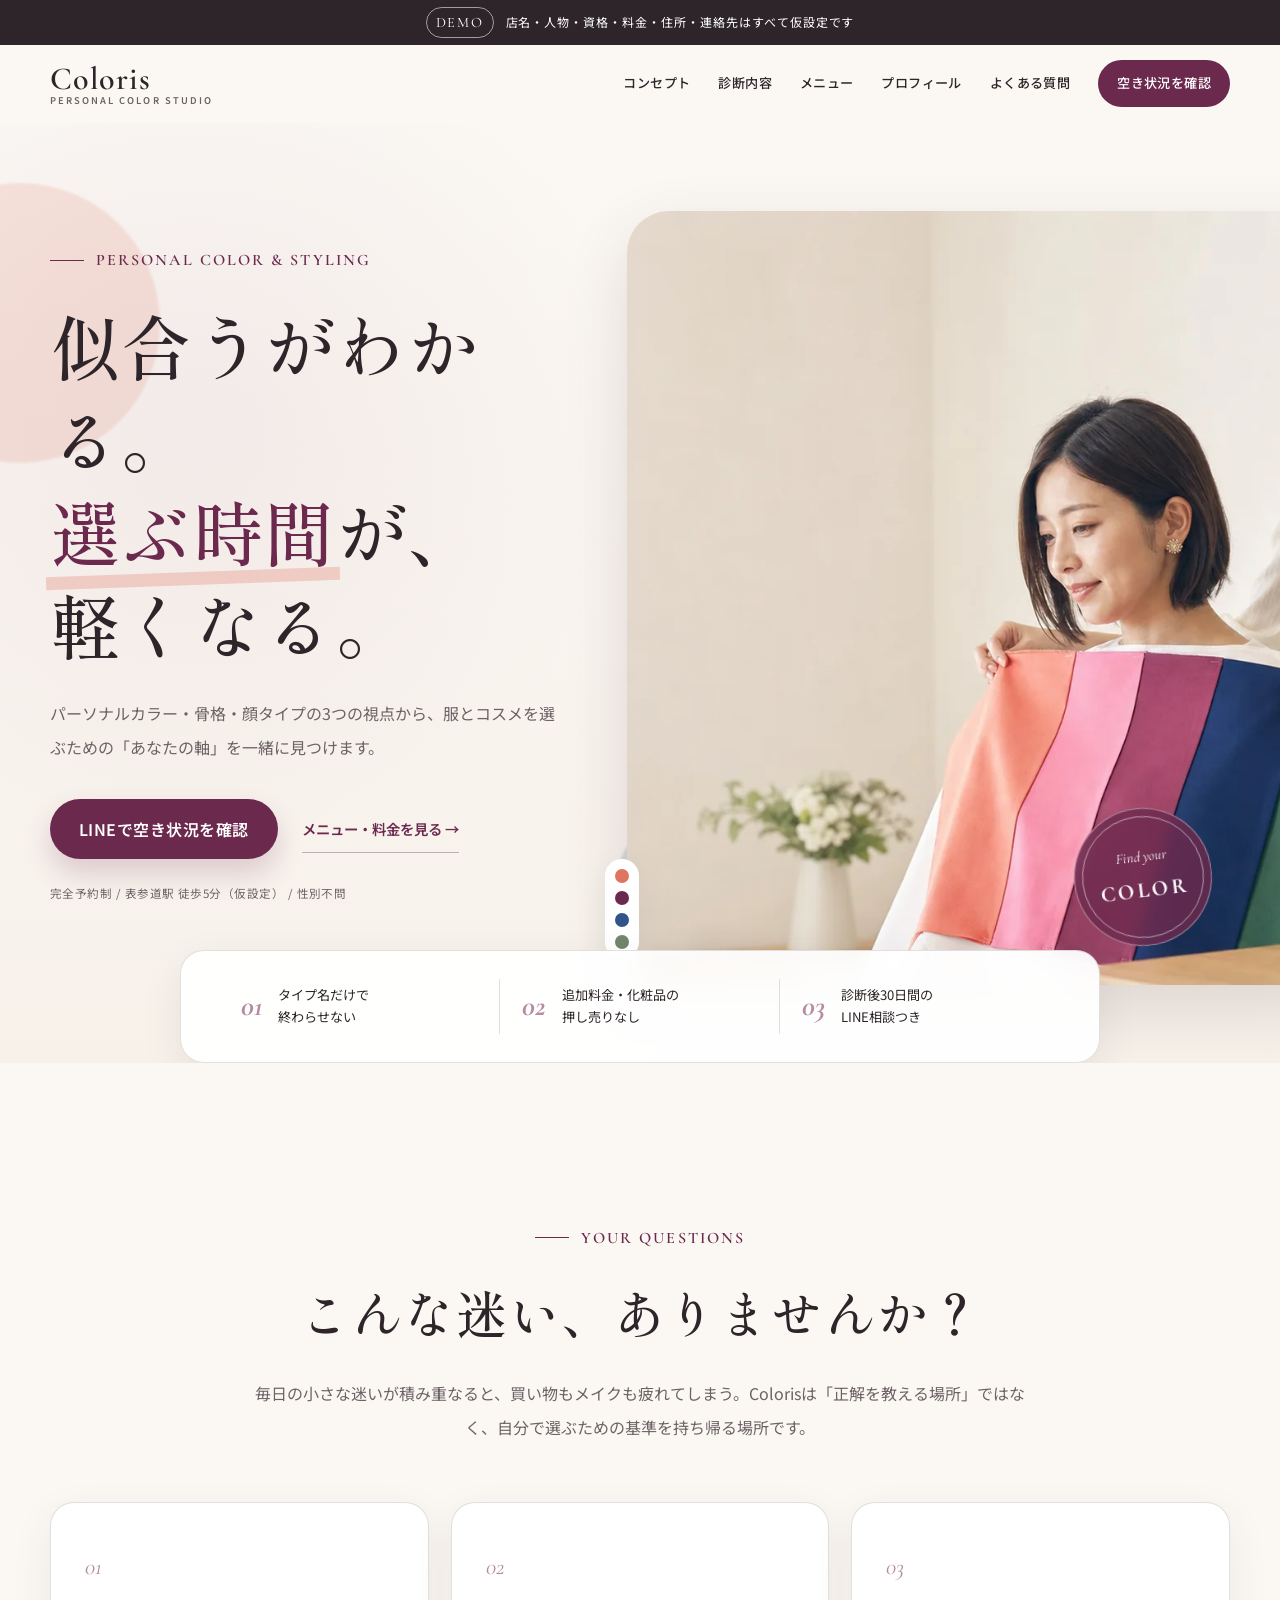
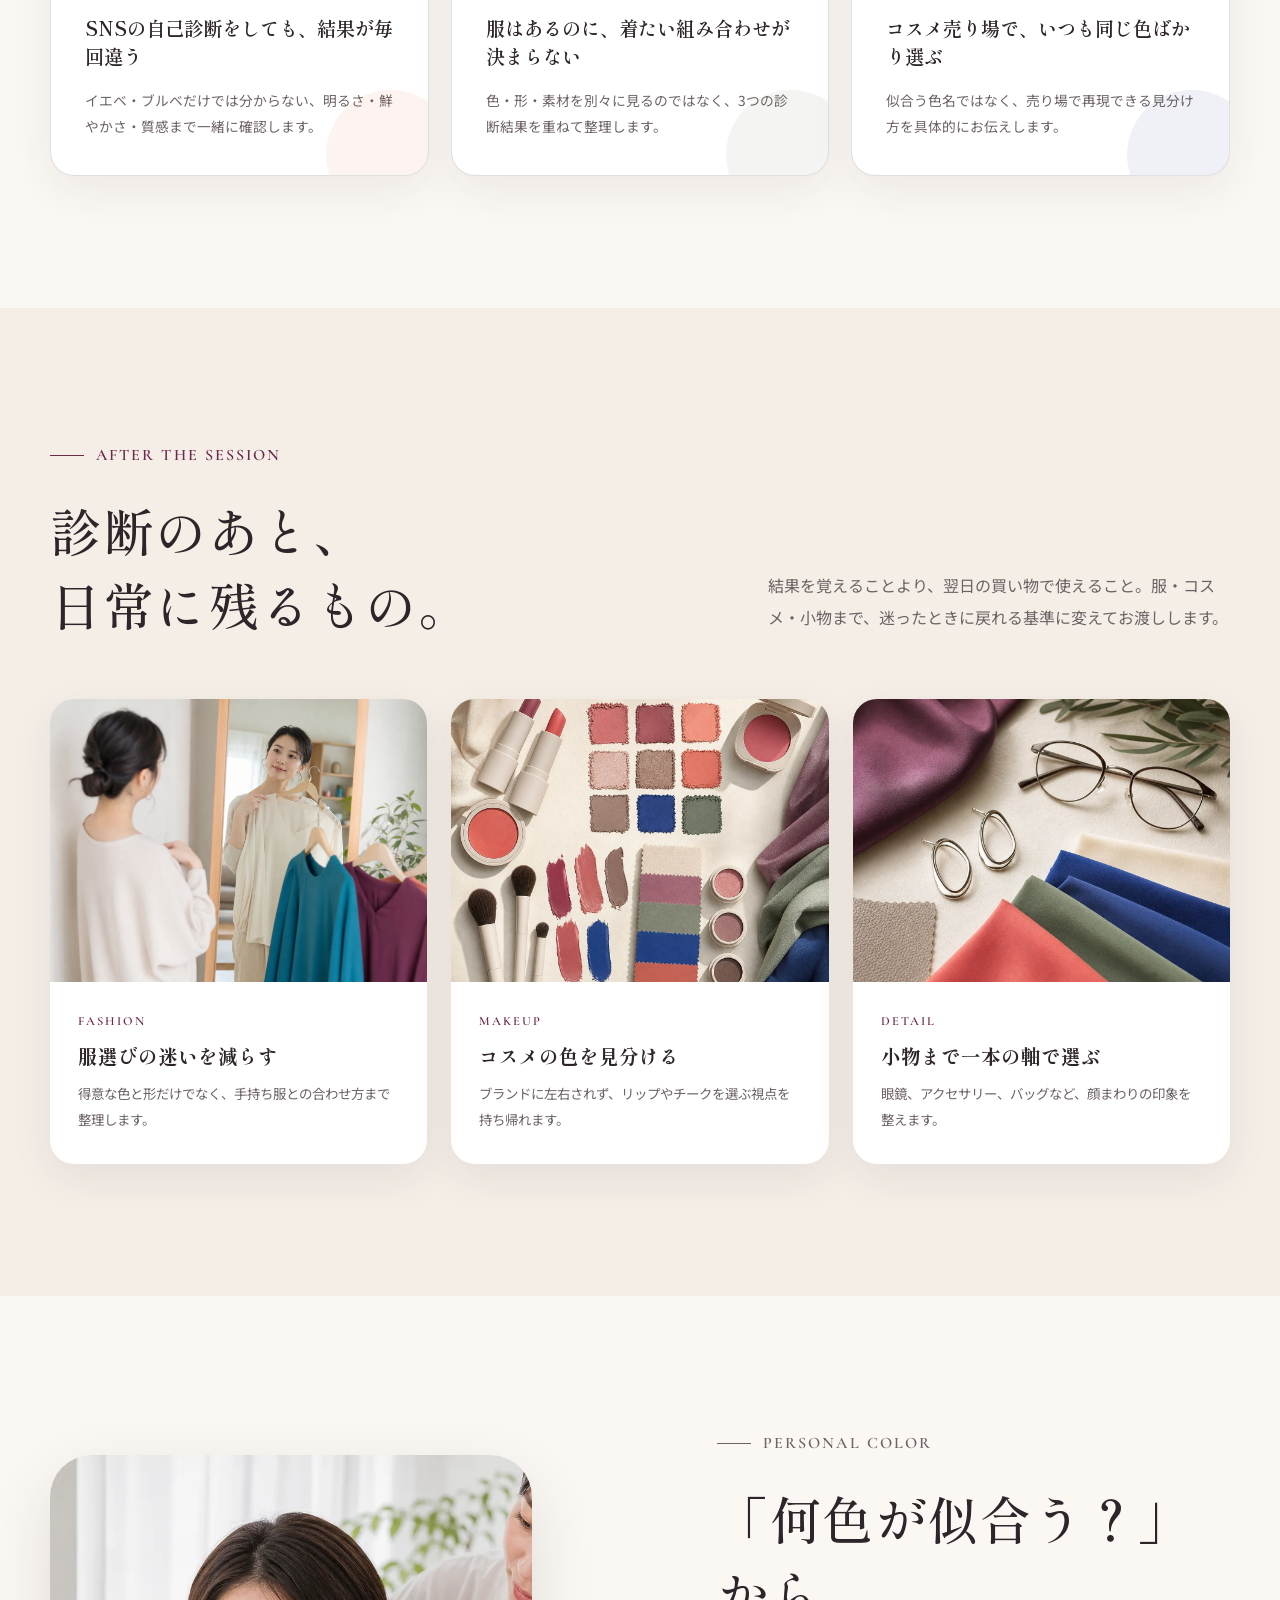
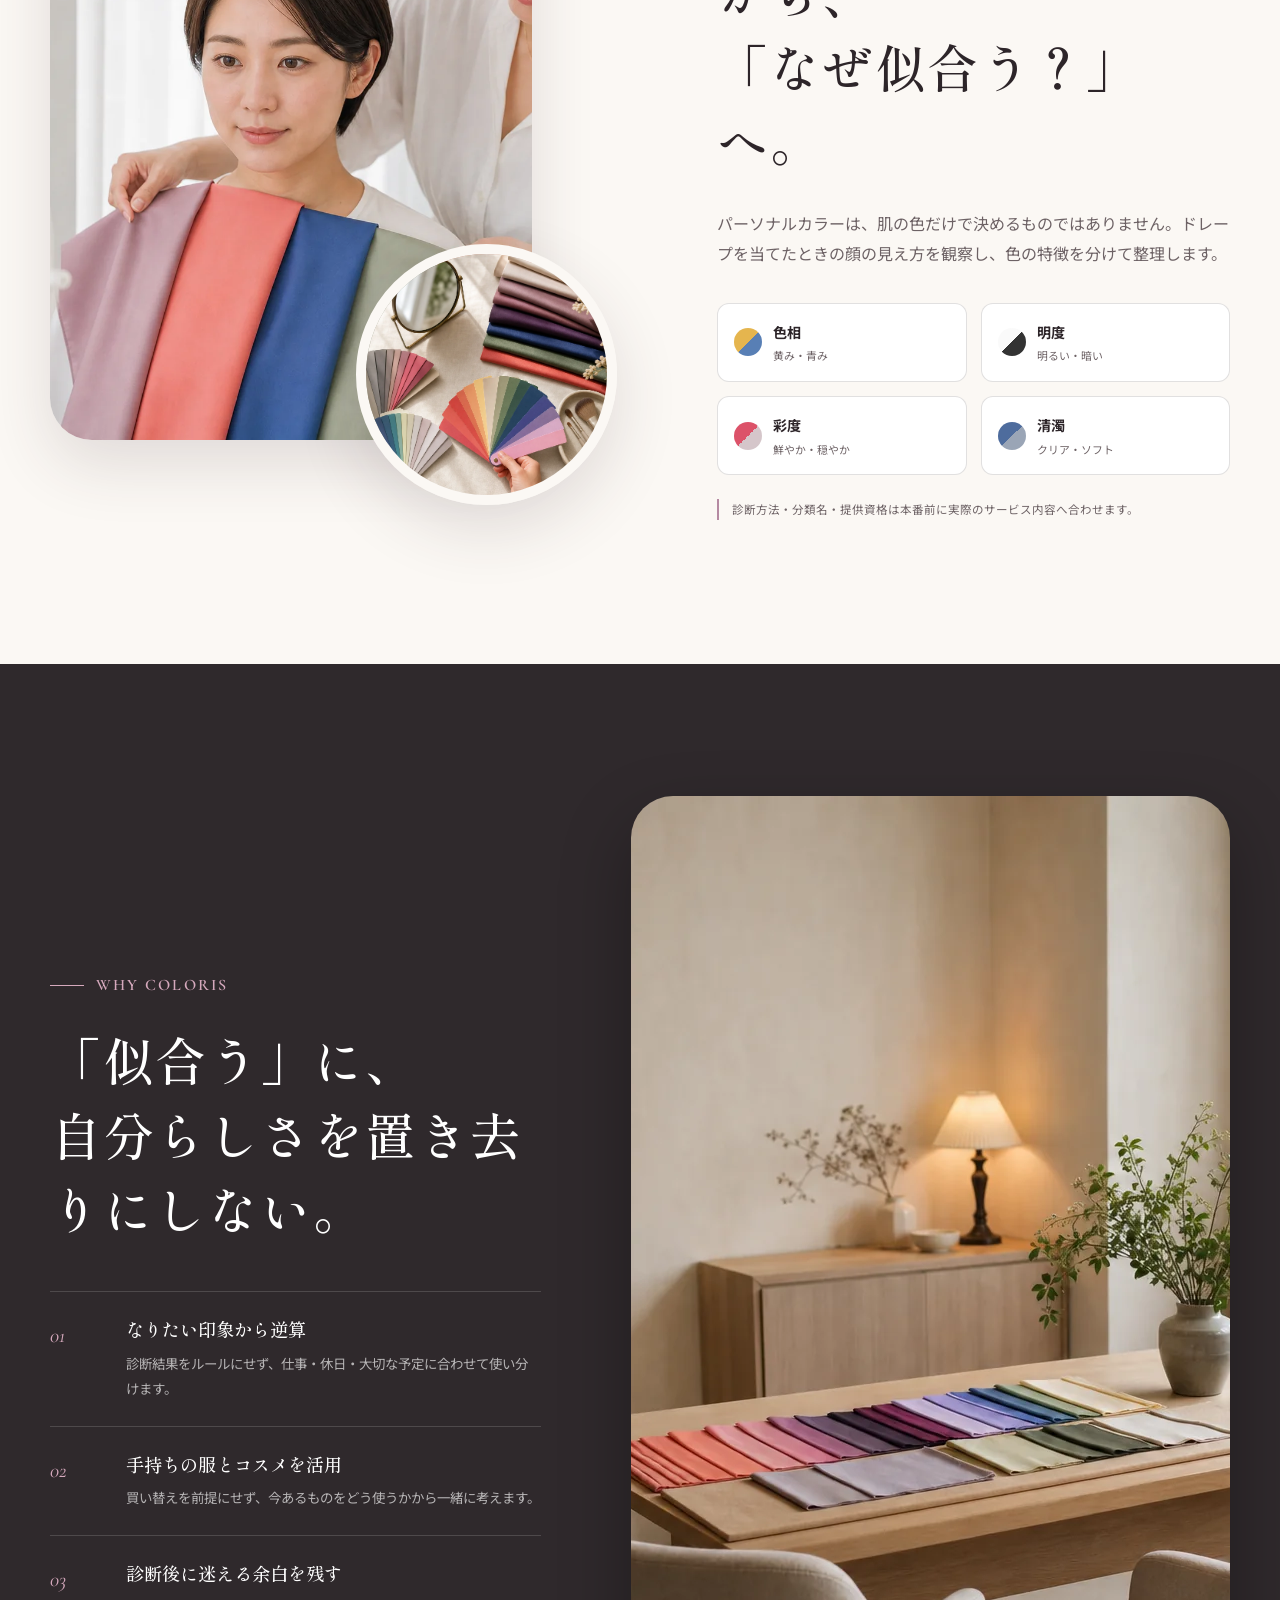
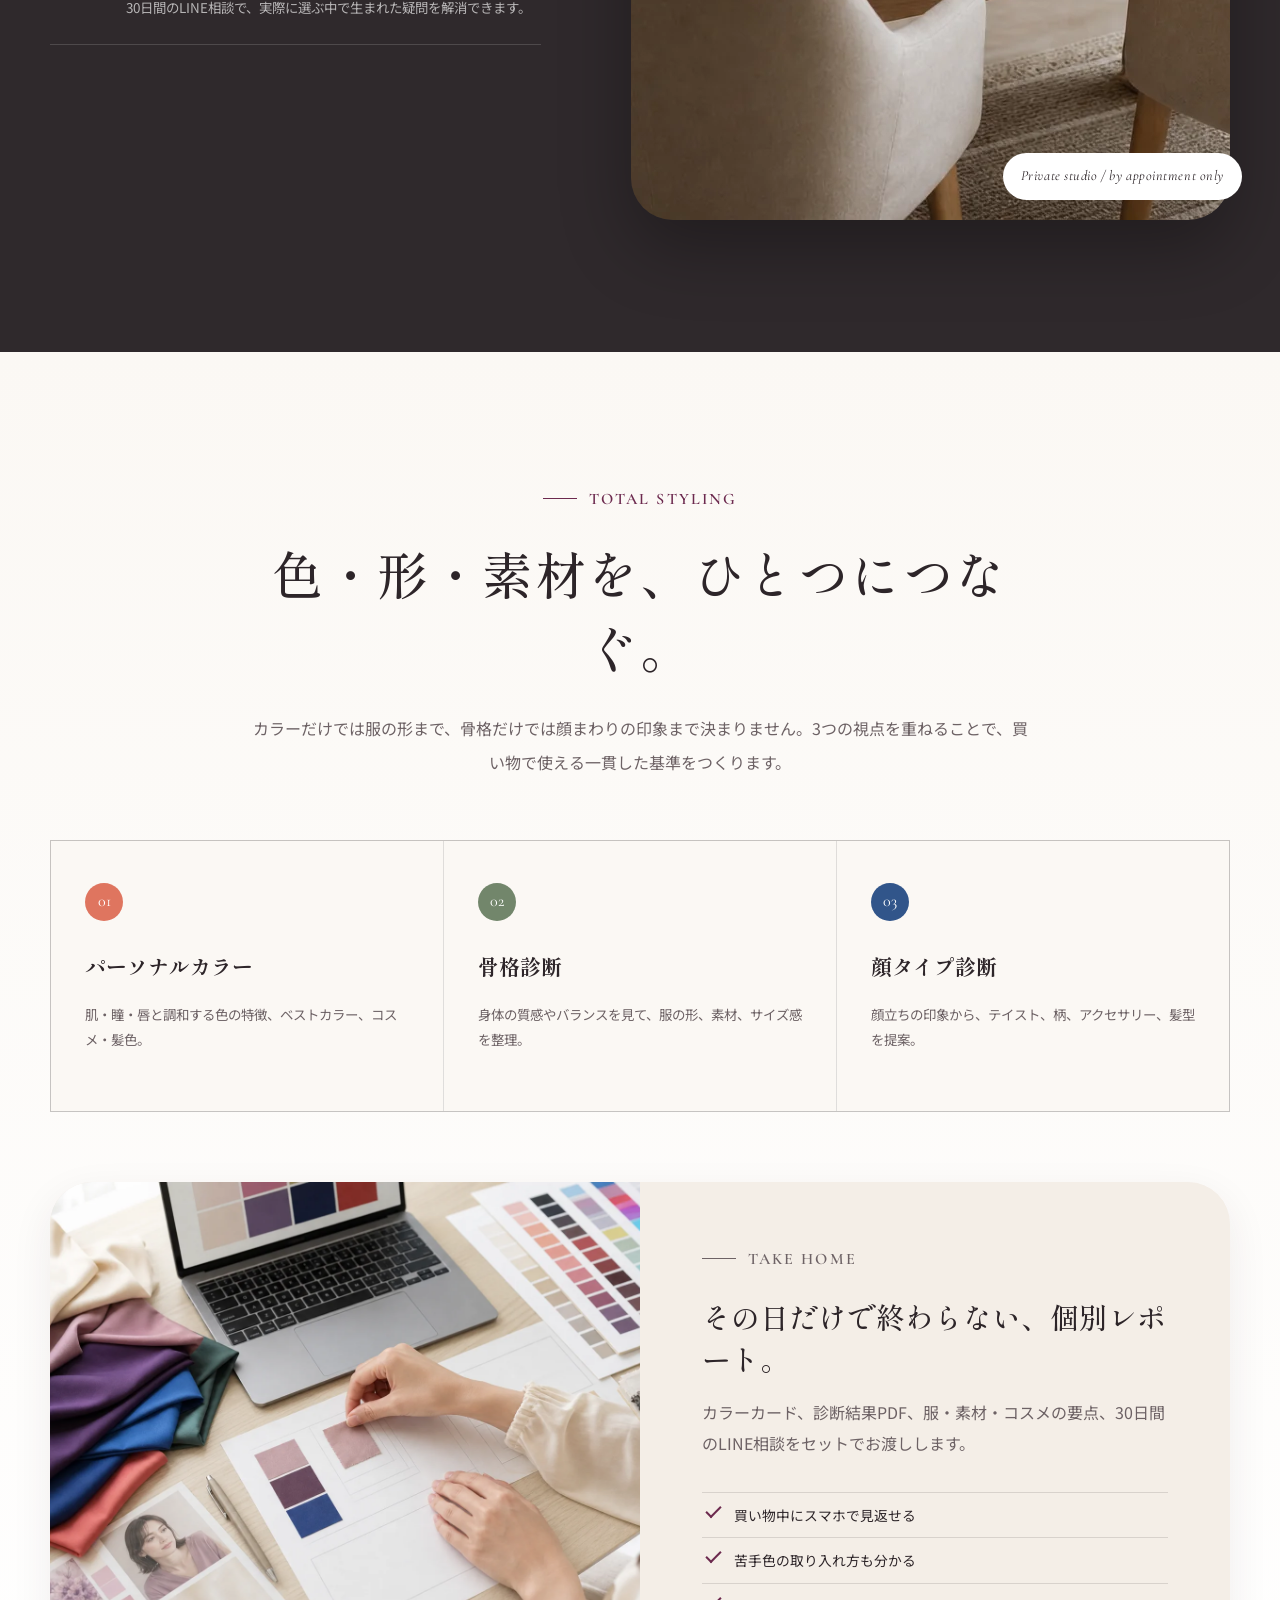
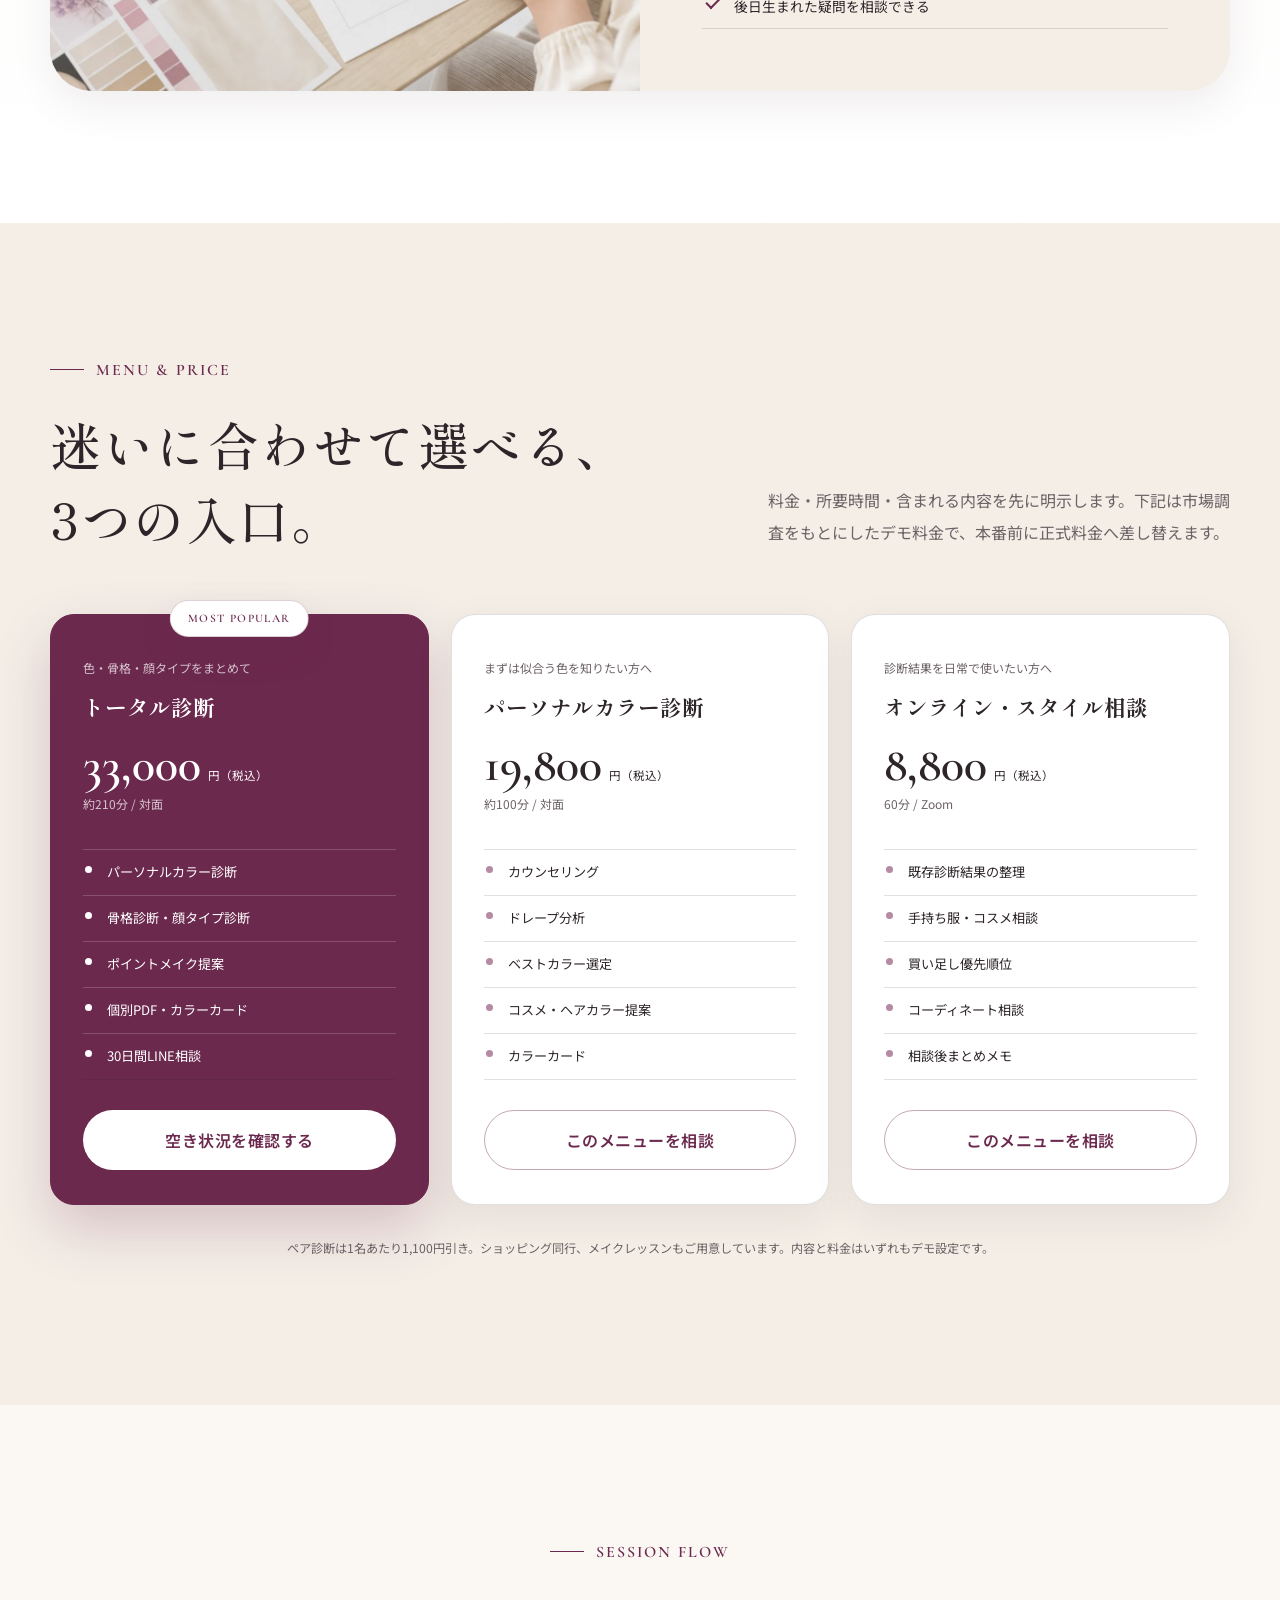
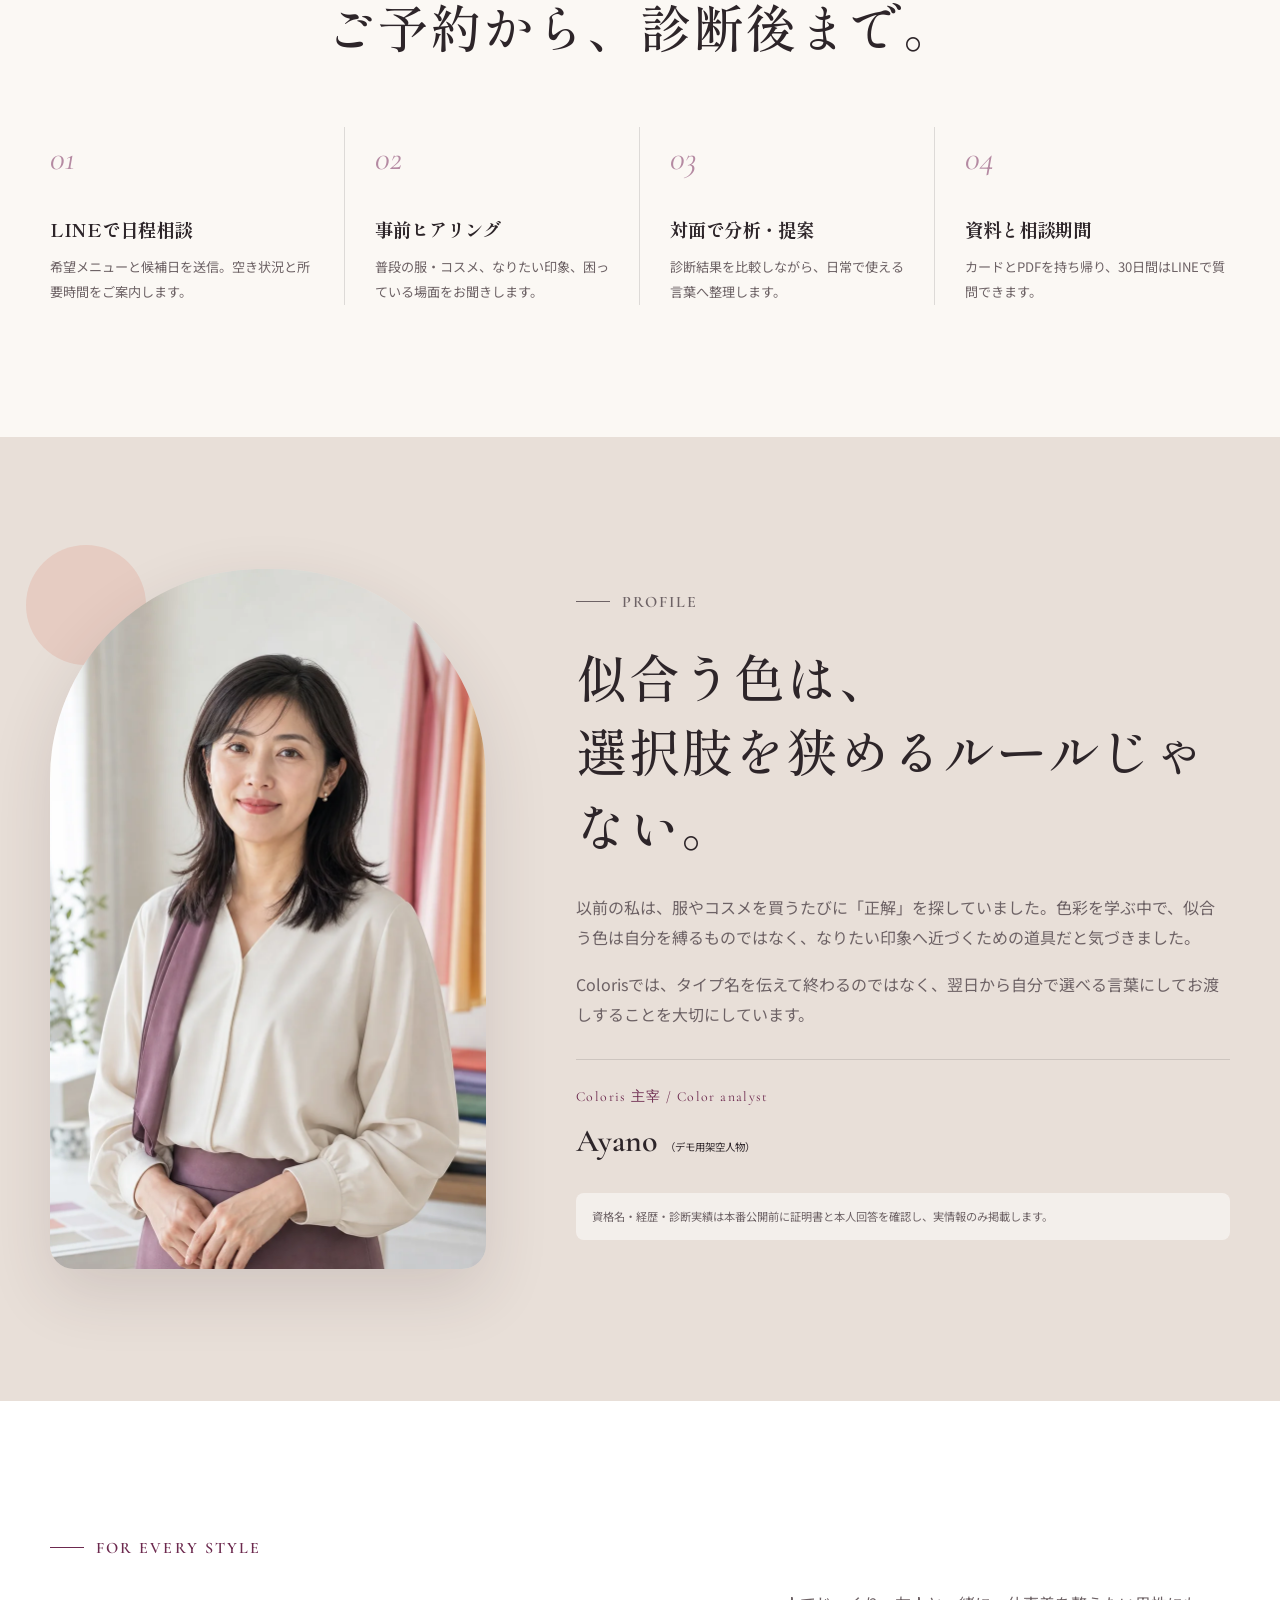
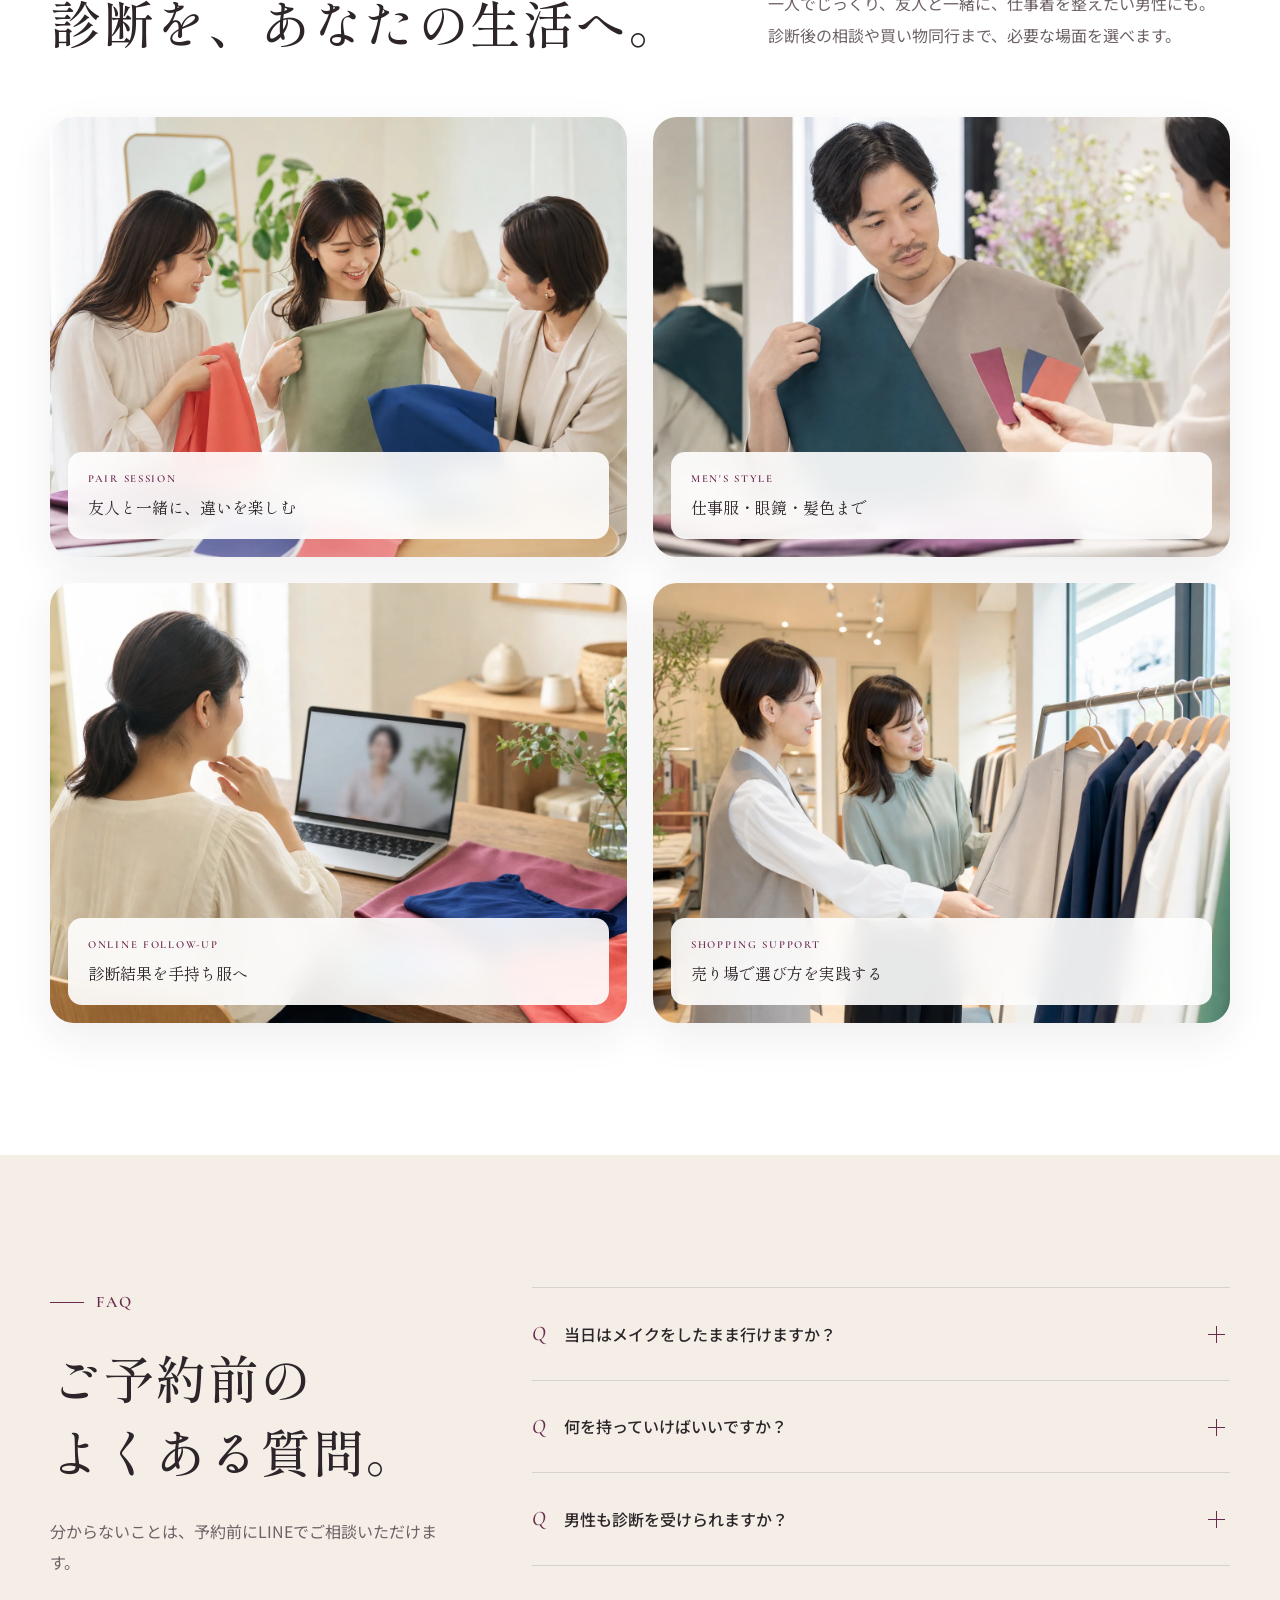
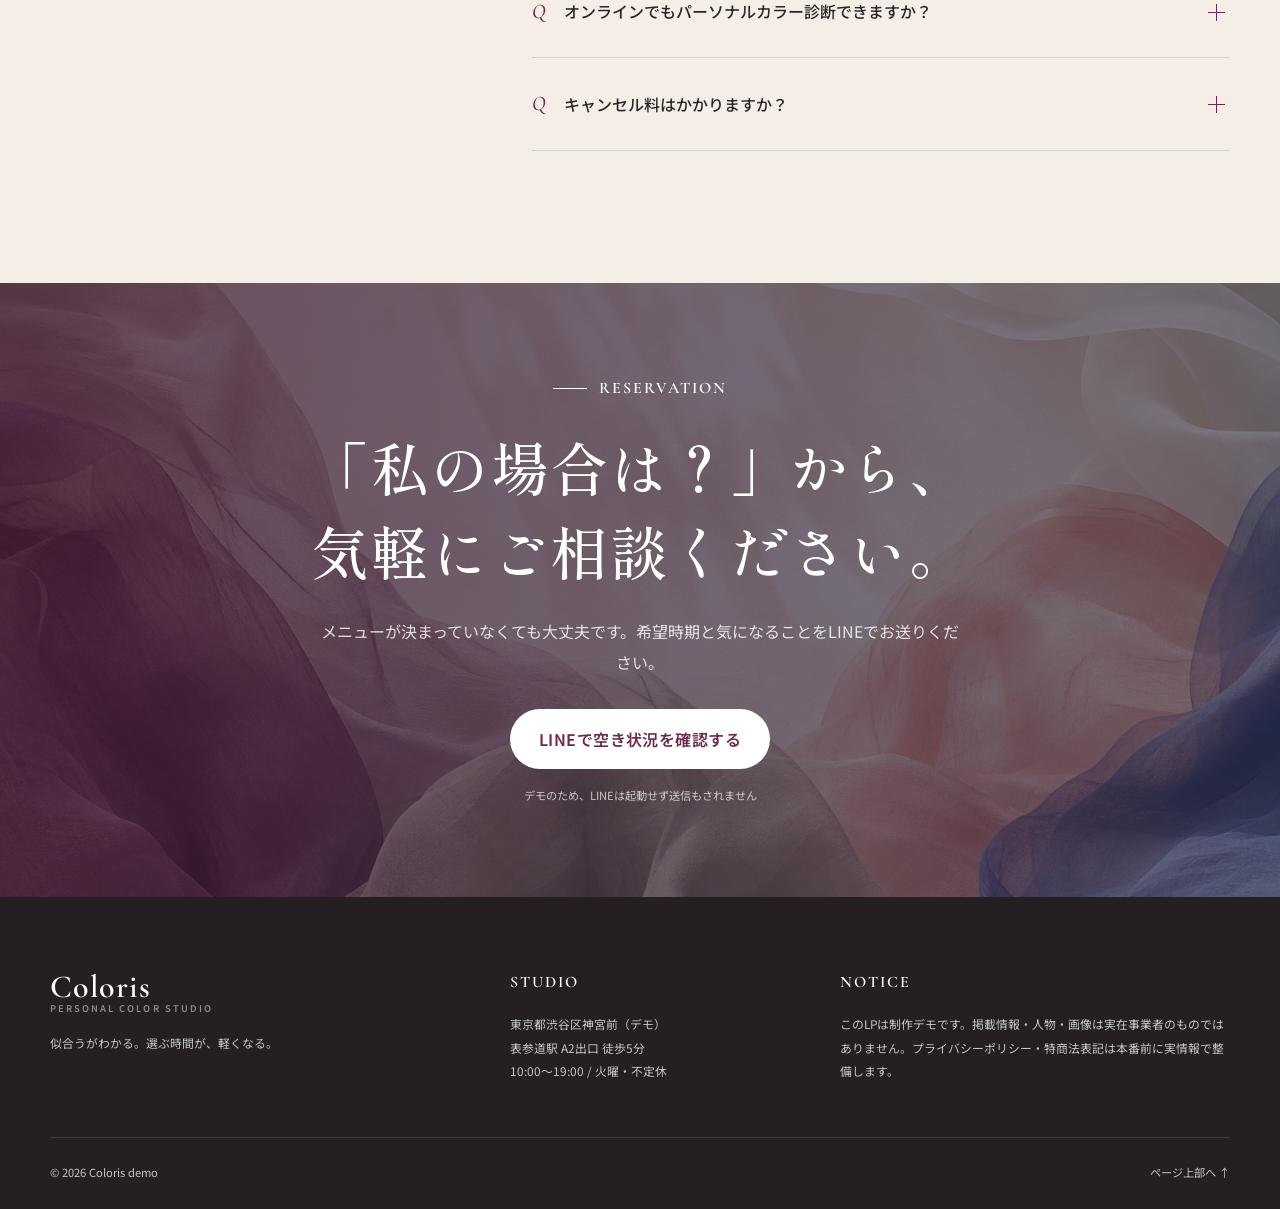
==== lp/index.html @ e3fb1711 "add Coloris LP demo" ====
<!doctype html>
<html lang="ja">
<head>
  <meta charset="utf-8">
  <meta name="viewport" content="width=device-width, initial-scale=1">
  <title>Coloris | 似合うがわかる、選ぶ時間が軽くなる</title>
  <meta name="description" content="表参道のパーソナルカラー・骨格・顔タイプ診断サロン Coloris。診断結果だけでなく、自分で選べる基準を持ち帰るためのデモLPです。">
  <meta name="theme-color" content="#f7f2ec">
  <link rel="icon" href="assets/favicon.svg" type="image/svg+xml">
  <link rel="preconnect" href="https://fonts.googleapis.com">
  <link rel="preconnect" href="https://fonts.gstatic.com" crossorigin>
  <link href="https://fonts.googleapis.com/css2?family=Cormorant+Garamond:ital,wght@0,500;0,600;1,500&family=Noto+Sans+JP:wght@300;400;500;600;700&family=Shippori+Mincho:wght@500;600&display=swap" rel="stylesheet">
  <link rel="stylesheet" href="assets/style.css">
  <script src="assets/app.js" defer></script>
</head>
<body>
  <a class="skip-link" href="#main">本文へ移動</a>

  <div class="demo-bar">
    <span>DEMO</span>
    店名・人物・資格・料金・住所・連絡先はすべて仮設定です
  </div>

  <header class="site-header" data-header>
    <div class="container nav-shell">
      <a class="brand" href="#top" aria-label="Coloris ホームへ">
        <span class="brand-name">Coloris</span>
        <span class="brand-sub">Personal Color Studio</span>
      </a>
      <button class="menu-button" type="button" aria-expanded="false" aria-controls="global-nav" data-menu-button>
        <span class="sr-only">メニューを開く</span>
        <span></span><span></span><span></span>
      </button>
      <nav id="global-nav" class="global-nav" aria-label="メインナビゲーション" data-nav>
        <a href="#concept">コンセプト</a>
        <a href="#diagnosis">診断内容</a>
        <a href="#menu">メニュー</a>
        <a href="#profile">プロフィール</a>
        <a href="#faq">よくある質問</a>
        <a class="nav-cta" href="#reservation">空き状況を確認</a>
      </nav>
    </div>
  </header>

  <main id="main">
    <section class="hero" id="top">
      <div class="hero-color hero-color-a" aria-hidden="true"></div>
      <div class="hero-color hero-color-b" aria-hidden="true"></div>
      <div class="container hero-grid">
        <div class="hero-copy reveal">
          <p class="eyebrow"><span></span> Personal color &amp; styling</p>
          <h1>似合うがわかる。<br><em>選ぶ時間</em>が、<br>軽くなる。</h1>
          <p class="hero-lead">パーソナルカラー・骨格・顔タイプの3つの視点から、服とコスメを選ぶための「あなたの軸」を一緒に見つけます。</p>
          <div class="hero-actions">
            <a class="button button-primary" href="#reservation">LINEで空き状況を確認</a>
            <a class="text-link" href="#menu">メニュー・料金を見る <span aria-hidden="true">→</span></a>
          </div>
          <p class="hero-note">完全予約制 / 表参道駅 徒歩5分（仮設定） / 性別不問</p>
        </div>
        <div class="hero-visual reveal delay-1">
          <div class="hero-frame">
            <img src="assets/images/hero-color-consultation.webp" width="1672" height="941" alt="カラードレープを肩元に当てて色の見え方を確認する様子">
          </div>
          <div class="hero-stamp" aria-hidden="true">
            <span>Find your</span>
            <strong>COLOR</strong>
          </div>
          <div class="palette-dots" aria-hidden="true"><i></i><i></i><i></i><i></i></div>
        </div>
      </div>
      <div class="container reassurance" aria-label="サービスの特徴">
        <div><strong>01</strong><span>タイプ名だけで<br>終わらせない</span></div>
        <div><strong>02</strong><span>追加料金・化粧品の<br>押し売りなし</span></div>
        <div><strong>03</strong><span>診断後30日間の<br>LINE相談つき</span></div>
      </div>
    </section>

    <section class="section worries" id="concept">
      <div class="container narrow center reveal">
        <p class="eyebrow centered"><span></span> Your questions</p>
        <h2>こんな迷い、ありませんか？</h2>
        <p class="section-lead">毎日の小さな迷いが積み重なると、買い物もメイクも疲れてしまう。Colorisは「正解を教える場所」ではなく、自分で選ぶための基準を持ち帰る場所です。</p>
      </div>
      <div class="container worry-grid">
        <article class="worry-card reveal">
          <span class="worry-number">01</span>
          <h3>SNSの自己診断をしても、結果が毎回違う</h3>
          <p>イエベ・ブルベだけでは分からない、明るさ・鮮やかさ・質感まで一緒に確認します。</p>
        </article>
        <article class="worry-card reveal delay-1">
          <span class="worry-number">02</span>
          <h3>服はあるのに、着たい組み合わせが決まらない</h3>
          <p>色・形・素材を別々に見るのではなく、3つの診断結果を重ねて整理します。</p>
        </article>
        <article class="worry-card reveal delay-2">
          <span class="worry-number">03</span>
          <h3>コスメ売り場で、いつも同じ色ばかり選ぶ</h3>
          <p>似合う色名ではなく、売り場で再現できる見分け方を具体的にお伝えします。</p>
        </article>
      </div>
    </section>

    <section class="section benefit-section">
      <div class="container section-heading reveal">
        <div>
          <p class="eyebrow"><span></span> After the session</p>
          <h2>診断のあと、<br>日常に残るもの。</h2>
        </div>
        <p>結果を覚えることより、翌日の買い物で使えること。服・コスメ・小物まで、迷ったときに戻れる基準に変えてお渡しします。</p>
      </div>
      <div class="container benefit-grid">
        <article class="benefit-card reveal">
          <div class="image-wrap ratio-4-3"><img src="assets/images/wardrobe-choice-lifestyle.webp" width="1440" height="1080" loading="lazy" alt="鏡の前で色の異なる服を見比べる女性"></div>
          <div class="benefit-body"><span>FASHION</span><h3>服選びの迷いを減らす</h3><p>得意な色と形だけでなく、手持ち服との合わせ方まで整理します。</p></div>
        </article>
        <article class="benefit-card reveal delay-1">
          <div class="image-wrap ratio-4-3"><img src="assets/images/cosmetics-color-flatlay.webp" width="1254" height="1254" loading="lazy" alt="色見本と無地パッケージのコスメを並べた様子"></div>
          <div class="benefit-body"><span>MAKEUP</span><h3>コスメの色を見分ける</h3><p>ブランドに左右されず、リップやチークを選ぶ視点を持ち帰れます。</p></div>
        </article>
        <article class="benefit-card reveal delay-2">
          <div class="image-wrap ratio-4-3"><img src="assets/images/accessories-palette.webp" width="1254" height="1254" loading="lazy" alt="眼鏡やアクセサリーと複数色の布を組み合わせた様子"></div>
          <div class="benefit-body"><span>DETAIL</span><h3>小物まで一本の軸で選ぶ</h3><p>眼鏡、アクセサリー、バッグなど、顔まわりの印象を整えます。</p></div>
        </article>
      </div>
    </section>

    <section class="section diagnosis-section" id="diagnosis">
      <div class="container split-layout">
        <div class="photo-stack reveal">
          <div class="main-photo"><img src="assets/images/drape-analysis-closeup.webp" width="1440" height="960" loading="lazy" alt="鏡の前で複数色のドレープを比較する診断風景"></div>
          <div class="sub-photo"><img src="assets/images/color-tools-flatlay.webp" width="1254" height="1254" loading="lazy" alt="カラースウォッチと診断道具を並べた様子"></div>
        </div>
        <div class="split-copy reveal delay-1">
          <p class="eyebrow"><span></span> Personal color</p>
          <h2>「何色が似合う？」から、<br>「なぜ似合う？」へ。</h2>
          <p>パーソナルカラーは、肌の色だけで決めるものではありません。ドレープを当てたときの顔の見え方を観察し、色の特徴を分けて整理します。</p>
          <div class="color-attributes" aria-label="確認する色の4属性">
            <div><i class="attr-a"></i><strong>色相</strong><span>黄み・青み</span></div>
            <div><i class="attr-b"></i><strong>明度</strong><span>明るい・暗い</span></div>
            <div><i class="attr-c"></i><strong>彩度</strong><span>鮮やか・穏やか</span></div>
            <div><i class="attr-d"></i><strong>清濁</strong><span>クリア・ソフト</span></div>
          </div>
          <p class="small-note">診断方法・分類名・提供資格は本番前に実際のサービス内容へ合わせます。</p>
        </div>
      </div>
    </section>

    <section class="section reason-section">
      <div class="container reason-grid">
        <div class="reason-copy reveal">
          <p class="eyebrow"><span></span> Why Coloris</p>
          <h2>「似合う」に、<br>自分らしさを置き去りにしない。</h2>
          <ol class="reason-list">
            <li><span>01</span><div><h3>なりたい印象から逆算</h3><p>診断結果をルールにせず、仕事・休日・大切な予定に合わせて使い分けます。</p></div></li>
            <li><span>02</span><div><h3>手持ちの服とコスメを活用</h3><p>買い替えを前提にせず、今あるものをどう使うかから一緒に考えます。</p></div></li>
            <li><span>03</span><div><h3>診断後に迷える余白を残す</h3><p>30日間のLINE相談で、実際に選ぶ中で生まれた疑問を解消できます。</p></div></li>
          </ol>
        </div>
        <div class="reason-photo reveal delay-1">
          <img src="assets/images/salon-interior-demo.webp" width="1536" height="1024" loading="lazy" alt="鏡とカラードレープを備えた明るいプライベートサロン">
          <span class="photo-caption">Private studio / by appointment only</span>
        </div>
      </div>
    </section>

    <section class="section total-section">
      <div class="container narrow center reveal">
        <p class="eyebrow centered"><span></span> Total styling</p>
        <h2>色・形・素材を、ひとつにつなぐ。</h2>
        <p class="section-lead">カラーだけでは服の形まで、骨格だけでは顔まわりの印象まで決まりません。3つの視点を重ねることで、買い物で使える一貫した基準をつくります。</p>
      </div>
      <div class="container three-diagnoses">
        <article class="diagnosis-card reveal"><span>01</span><h3>パーソナルカラー</h3><p>肌・瞳・唇と調和する色の特徴、ベストカラー、コスメ・髪色。</p></article>
        <article class="diagnosis-card reveal delay-1"><span>02</span><h3>骨格診断</h3><p>身体の質感やバランスを見て、服の形、素材、サイズ感を整理。</p></article>
        <article class="diagnosis-card reveal delay-2"><span>03</span><h3>顔タイプ診断</h3><p>顔立ちの印象から、テイスト、柄、アクセサリー、髪型を提案。</p></article>
      </div>
      <div class="container support-band reveal">
        <img src="assets/images/personal-report-workspace.webp" width="1440" height="1080" loading="lazy" alt="色見本を使って個別のスタイル資料を作成する手元">
        <div>
          <p class="eyebrow"><span></span> Take home</p>
          <h3>その日だけで終わらない、個別レポート。</h3>
          <p>カラーカード、診断結果PDF、服・素材・コスメの要点、30日間のLINE相談をセットでお渡しします。</p>
          <ul class="check-list">
            <li>買い物中にスマホで見返せる</li>
            <li>苦手色の取り入れ方も分かる</li>
            <li>後日生まれた疑問を相談できる</li>
          </ul>
        </div>
      </div>
    </section>

    <section class="section menu-section" id="menu">
      <div class="container section-heading reveal">
        <div><p class="eyebrow"><span></span> Menu &amp; price</p><h2>迷いに合わせて選べる、<br>3つの入口。</h2></div>
        <p>料金・所要時間・含まれる内容を先に明示します。下記は市場調査をもとにしたデモ料金で、本番前に正式料金へ差し替えます。</p>
      </div>
      <div class="container menu-grid">
        <article class="price-card featured reveal">
          <div class="popular">MOST POPULAR</div>
          <p class="price-kicker">色・骨格・顔タイプをまとめて</p>
          <h3>トータル診断</h3>
          <p class="price"><strong>33,000</strong><span>円（税込）</span></p>
          <p class="duration">約210分 / 対面</p>
          <ul><li>パーソナルカラー診断</li><li>骨格診断・顔タイプ診断</li><li>ポイントメイク提案</li><li>個別PDF・カラーカード</li><li>30日間LINE相談</li></ul>
          <a class="button button-primary" href="#reservation">空き状況を確認する</a>
        </article>
        <article class="price-card reveal delay-1">
          <p class="price-kicker">まずは似合う色を知りたい方へ</p>
          <h3>パーソナルカラー診断</h3>
          <p class="price"><strong>19,800</strong><span>円（税込）</span></p>
          <p class="duration">約100分 / 対面</p>
          <ul><li>カウンセリング</li><li>ドレープ分析</li><li>ベストカラー選定</li><li>コスメ・ヘアカラー提案</li><li>カラーカード</li></ul>
          <a class="button button-secondary" href="#reservation">このメニューを相談</a>
        </article>
        <article class="price-card reveal delay-2">
          <p class="price-kicker">診断結果を日常で使いたい方へ</p>
          <h3>オンライン・スタイル相談</h3>
          <p class="price"><strong>8,800</strong><span>円（税込）</span></p>
          <p class="duration">60分 / Zoom</p>
          <ul><li>既存診断結果の整理</li><li>手持ち服・コスメ相談</li><li>買い足し優先順位</li><li>コーディネート相談</li><li>相談後まとめメモ</li></ul>
          <a class="button button-secondary" href="#reservation">このメニューを相談</a>
        </article>
      </div>
      <p class="container menu-note reveal">ペア診断は1名あたり1,100円引き。ショッピング同行、メイクレッスンもご用意しています。内容と料金はいずれもデモ設定です。</p>
    </section>

    <section class="section flow-section">
      <div class="container narrow center reveal">
        <p class="eyebrow centered"><span></span> Session flow</p>
        <h2>ご予約から、診断後まで。</h2>
      </div>
      <div class="container flow-grid">
        <article class="flow-step reveal"><span>01</span><h3>LINEで日程相談</h3><p>希望メニューと候補日を送信。空き状況と所要時間をご案内します。</p></article>
        <article class="flow-step reveal delay-1"><span>02</span><h3>事前ヒアリング</h3><p>普段の服・コスメ、なりたい印象、困っている場面をお聞きします。</p></article>
        <article class="flow-step reveal delay-2"><span>03</span><h3>対面で分析・提案</h3><p>診断結果を比較しながら、日常で使える言葉へ整理します。</p></article>
        <article class="flow-step reveal delay-3"><span>04</span><h3>資料と相談期間</h3><p>カードとPDFを持ち帰り、30日間はLINEで質問できます。</p></article>
      </div>
    </section>

    <section class="section profile-section" id="profile">
      <div class="container profile-grid">
        <div class="profile-photo reveal"><img src="assets/images/analyst-portrait-demo.webp" width="1122" height="1402" loading="lazy" alt="Coloris担当者のデモ用ポートレート"></div>
        <div class="profile-copy reveal delay-1">
          <p class="eyebrow"><span></span> Profile</p>
          <h2>似合う色は、<br>選択肢を狭めるルールじゃない。</h2>
          <p>以前の私は、服やコスメを買うたびに「正解」を探していました。色彩を学ぶ中で、似合う色は自分を縛るものではなく、なりたい印象へ近づくための道具だと気づきました。</p>
          <p>Colorisでは、タイプ名を伝えて終わるのではなく、翌日から自分で選べる言葉にしてお渡しすることを大切にしています。</p>
          <div class="profile-name"><span>Coloris 主宰 / Color analyst</span><strong>Ayano <small>（デモ用架空人物）</small></strong></div>
          <p class="profile-disclaimer">資格名・経歴・診断実績は本番公開前に証明書と本人回答を確認し、実情報のみ掲載します。</p>
        </div>
      </div>
    </section>

    <section class="section scene-section">
      <div class="container section-heading reveal">
        <div><p class="eyebrow"><span></span> For every style</p><h2>診断を、あなたの生活へ。</h2></div>
        <p>一人でじっくり、友人と一緒に、仕事着を整えたい男性にも。診断後の相談や買い物同行まで、必要な場面を選べます。</p>
      </div>
      <div class="container scene-grid">
        <figure class="scene-card wide reveal"><img src="assets/images/pair-consultation.webp" width="1440" height="1080" loading="lazy" alt="友人同士でカラードレープを見比べるペア相談"><figcaption><span>PAIR SESSION</span>友人と一緒に、違いを楽しむ</figcaption></figure>
        <figure class="scene-card reveal delay-1"><img src="assets/images/mens-style-consultation.webp" width="1440" height="1080" loading="lazy" alt="男性がジャケット生地と色見本を比較する相談風景"><figcaption><span>MEN'S STYLE</span>仕事服・眼鏡・髪色まで</figcaption></figure>
        <figure class="scene-card reveal"><img src="assets/images/online-style-session.webp" width="1440" height="1080" loading="lazy" alt="自宅からオンラインでスタイル相談を受ける様子"><figcaption><span>ONLINE FOLLOW-UP</span>診断結果を手持ち服へ</figcaption></figure>
        <figure class="scene-card wide reveal delay-1"><img src="assets/images/shopping-support.webp" width="1440" height="1080" loading="lazy" alt="店舗でジャケットを比較するショッピング同行"><figcaption><span>SHOPPING SUPPORT</span>売り場で選び方を実践する</figcaption></figure>
      </div>
    </section>

    <section class="section faq-section" id="faq">
      <div class="container faq-layout">
        <div class="faq-heading reveal"><p class="eyebrow"><span></span> FAQ</p><h2>ご予約前の<br>よくある質問。</h2><p>分からないことは、予約前にLINEでご相談いただけます。</p></div>
        <div class="faq-list reveal delay-1">
          <details><summary><span>Q</span>当日はメイクをしたまま行けますか？</summary><div><p>普段の状態を確認するため、いつものメイクでお越しいただいて構いません。カラー診断では必要に応じて一部を落とします。カラーコンタクトは外せる準備をお願いします。</p></div></details>
          <details><summary><span>Q</span>何を持っていけばいいですか？</summary><div><p>普段使うコスメ2〜3点、全身が分かる写真、好きな服の画像があると具体的にご提案できます。必須ではありません。</p></div></details>
          <details><summary><span>Q</span>男性も診断を受けられますか？</summary><div><p>はい。性別を問わずご利用いただけます。仕事着、眼鏡、髪色など、相談したい場面を事前にお知らせください。</p></div></details>
          <details><summary><span>Q</span>オンラインでもパーソナルカラー診断できますか？</summary><div><p>画面・照明・カメラによる色差があるため、このデモ設定ではタイプ確定は対面のみです。オンラインは既存結果の活用や、服・コスメの相談として提供します。</p></div></details>
          <details><summary><span>Q</span>キャンセル料はかかりますか？</summary><div><p>デモ設定では3日前まで無料、2日前30%、前日50%、当日・無断100%です。体調不良や交通事情による振替条件を含め、本番前に正式規定へ差し替えます。</p></div></details>
        </div>
      </div>
    </section>

    <section class="reservation" id="reservation">
      <img class="reservation-bg" src="assets/images/color-fabric-abstract.webp" width="1568" height="1003" loading="lazy" alt="">
      <div class="reservation-overlay"></div>
      <div class="container reservation-content reveal">
        <p class="eyebrow centered light"><span></span> Reservation</p>
        <h2>「私の場合は？」から、<br>気軽にご相談ください。</h2>
        <p>メニューが決まっていなくても大丈夫です。希望時期と気になることをLINEでお送りください。</p>
        <button class="button button-white" type="button" data-demo-action>LINEで空き状況を確認する</button>
        <span class="reservation-note">デモのため、LINEは起動せず送信もされません</span>
      </div>
    </section>
  </main>

  <footer class="site-footer">
    <div class="container footer-grid">
      <div><a class="brand footer-brand" href="#top"><span class="brand-name">Coloris</span><span class="brand-sub">Personal Color Studio</span></a><p>似合うがわかる。選ぶ時間が、軽くなる。</p></div>
      <div><h2>Studio</h2><p>東京都渋谷区神宮前（デモ）<br>表参道駅 A2出口 徒歩5分<br>10:00〜19:00 / 火曜・不定休</p></div>
      <div><h2>Notice</h2><p>このLPは制作デモです。掲載情報・人物・画像は実在事業者のものではありません。プライバシーポリシー・特商法表記は本番前に実情報で整備します。</p></div>
    </div>
    <div class="container footer-bottom"><span>© <span data-year></span> Coloris demo</span><a href="#top">ページ上部へ ↑</a></div>
  </footer>

  <div class="mobile-cta" aria-label="スマートフォン用予約導線"><a href="#reservation">LINEで空き状況を確認</a></div>
  <div class="toast" role="status" aria-live="polite" aria-atomic="true" data-toast>これはデモです。LINEへの送信は行われません。</div>
</body>
</html>
---- lp/assets/style.css ----
:root {
  --paper: #fbf8f4;
  --paper-2: #f4eee7;
  --paper-3: #ece4dc;
  --ink: #2d2529;
  --muted: #6d6265;
  --plum: #6c294e;
  --plum-dark: #4d1837;
  --mauve: #b58aa2;
  --coral: #df755f;
  --sage: #72866b;
  --blue: #31558a;
  --line: rgba(45, 37, 41, 0.14);
  --white: #fff;
  --shadow: 0 24px 64px rgba(64, 43, 51, 0.14);
  --shadow-soft: 0 14px 40px rgba(64, 43, 51, 0.08);
  --radius-sm: 12px;
  --radius: 24px;
  --radius-lg: 42px;
  --font-sans: "Noto Sans JP", "Yu Gothic", "Hiragino Kaku Gothic ProN", sans-serif;
  --font-mincho: "Shippori Mincho", "Yu Mincho", serif;
  --font-latin: "Cormorant Garamond", Georgia, serif;
  --container: min(1180px, calc(100% - 48px));
}

*, *::before, *::after { box-sizing: border-box; }
html { overflow-x: clip; scroll-behavior: smooth; scroll-padding-top: 96px; }
body { margin: 0; overflow-x: clip; color: var(--ink); background: var(--paper); font-family: var(--font-sans); font-size: 16px; line-height: 1.9; -webkit-font-smoothing: antialiased; }
body.menu-open { overflow: hidden; }
img { display: block; max-width: 100%; }
a { color: inherit; text-decoration: none; }
button, input, textarea, select { font: inherit; }
button { color: inherit; }
p, h1, h2, h3 { margin-top: 0; }
h1, h2, h3 { line-height: 1.45; }
h2 { margin-bottom: 0; font-family: var(--font-mincho); font-size: clamp(2rem, 4vw, 3.75rem); font-weight: 500; letter-spacing: 0.03em; }
h3 { font-size: 1.15rem; }
.container { width: var(--container); margin-inline: auto; }
.narrow { max-width: 790px; }
.center { text-align: center; }
.sr-only { position: absolute; width: 1px; height: 1px; padding: 0; margin: -1px; overflow: hidden; clip: rect(0, 0, 0, 0); white-space: nowrap; border: 0; }
.skip-link { position: fixed; top: 8px; left: 8px; z-index: 999; transform: translateY(-150%); padding: 10px 18px; background: var(--ink); color: var(--white); border-radius: 8px; }
.skip-link:focus { transform: none; }
:focus-visible { outline: 3px solid var(--blue); outline-offset: 4px; }

.demo-bar { position: relative; z-index: 50; display: flex; justify-content: center; align-items: center; gap: 12px; min-height: 38px; padding: 7px 20px; color: #fff; background: var(--ink); font-size: 0.75rem; letter-spacing: 0.08em; text-align: center; }
.demo-bar span { display: inline-flex; padding: 1px 9px; border: 1px solid rgba(255,255,255,.55); border-radius: 99px; font-family: var(--font-latin); font-size: .9rem; letter-spacing: .12em; }

.site-header { position: sticky; top: 0; z-index: 40; height: 78px; border-bottom: 1px solid transparent; background: rgba(251, 248, 244, 0.84); backdrop-filter: blur(16px); transition: border-color .3s ease, box-shadow .3s ease; }
.site-header.scrolled { border-color: var(--line); box-shadow: 0 6px 28px rgba(45,37,41,.06); }
.nav-shell { display: flex; align-items: center; justify-content: space-between; height: 100%; }
.brand { display: inline-flex; flex-direction: column; gap: 1px; line-height: 1; }
.brand-name { font-family: var(--font-latin); font-size: 2rem; font-weight: 600; letter-spacing: .03em; }
.brand-sub { color: var(--muted); font-size: .58rem; font-weight: 600; letter-spacing: .22em; text-transform: uppercase; }
.global-nav { display: flex; align-items: center; gap: 28px; }
.global-nav a { position: relative; font-size: .82rem; font-weight: 500; letter-spacing: .03em; }
.global-nav a:not(.nav-cta)::after { position: absolute; right: 0; bottom: -7px; left: 0; height: 1px; background: var(--plum); content: ""; transform: scaleX(0); transform-origin: right; transition: transform .25s ease; }
.global-nav a:not(.nav-cta):hover::after { transform: scaleX(1); transform-origin: left; }
.nav-cta { padding: 11px 19px; color: #fff; background: var(--plum); border-radius: 99px; }
.menu-button { display: none; width: 44px; height: 44px; padding: 10px; border: 0; background: transparent; }
.menu-button > span:not(.sr-only) { display: block; width: 100%; height: 1px; margin: 6px 0; background: var(--ink); transition: transform .3s, opacity .3s; }

.hero { position: relative; overflow: clip; padding: 88px 0 0; background: radial-gradient(circle at 15% 32%, rgba(181,138,162,.11), transparent 35%), linear-gradient(180deg, #fbf8f4 0%, #f7f1ea 100%); }
.hero-grid { position: relative; z-index: 2; display: grid; grid-template-columns: .92fr 1.08fr; align-items: center; gap: 64px; }
.hero-copy { padding: 34px 0 80px; }
.eyebrow { display: flex; align-items: center; gap: 12px; margin-bottom: 22px; color: var(--plum); font-family: var(--font-latin); font-size: 1rem; font-weight: 600; letter-spacing: .13em; text-transform: uppercase; }
.eyebrow > span { width: 34px; height: 1px; background: currentColor; }
.eyebrow.centered { justify-content: center; }
.eyebrow.light { color: #fff; }
.hero h1 { margin-bottom: 28px; font-family: var(--font-mincho); font-size: clamp(3rem, 5.5vw, 5.4rem); font-weight: 500; line-height: 1.32; letter-spacing: .02em; }
.hero h1 em { position: relative; color: var(--plum); font-style: normal; }
.hero h1 em::after { position: absolute; right: -.06em; bottom: -.06em; left: -.06em; height: .18em; z-index: -1; background: rgba(223,117,95,.28); content: ""; transform: rotate(-2deg); }
.hero-lead { max-width: 570px; margin-bottom: 34px; color: var(--muted); font-size: 1rem; line-height: 2.1; }
.hero-actions { display: flex; flex-wrap: wrap; align-items: center; gap: 24px; }
.button { display: inline-flex; min-height: 58px; justify-content: center; align-items: center; padding: 14px 28px; border: 1px solid transparent; border-radius: 99px; cursor: pointer; font-weight: 600; letter-spacing: .03em; transition: transform .25s ease, box-shadow .25s ease, background .25s ease; }
.button:hover { transform: translateY(-2px); }
.button-primary { color: #fff; background: var(--plum); box-shadow: 0 14px 28px rgba(108,41,78,.2); }
.button-primary:hover { background: var(--plum-dark); box-shadow: 0 18px 35px rgba(108,41,78,.28); }
.button-secondary { color: var(--plum); border-color: rgba(108,41,78,.4); background: transparent; }
.button-secondary:hover { background: #fff; }
.button-white { color: var(--plum); background: #fff; box-shadow: var(--shadow); }
.text-link { padding-block: 10px; color: var(--plum); border-bottom: 1px solid rgba(108,41,78,.35); font-size: .9rem; font-weight: 600; }
.hero-note { margin: 24px 0 0; color: var(--muted); font-size: .72rem; letter-spacing: .04em; }
.hero-visual { position: relative; align-self: stretch; min-height: 650px; }
.hero-frame { position: absolute; inset: 0 -8vw 0 0; overflow: hidden; border-radius: var(--radius-lg) 0 0 var(--radius-lg); box-shadow: var(--shadow); }
.hero-frame::after { position: absolute; inset: 0; background: linear-gradient(90deg, rgba(251,248,244,.14), transparent 35%); content: ""; }
.hero-frame img { width: 100%; height: 100%; object-fit: cover; object-position: 56% center; }
.hero-stamp { position: absolute; right: 3%; bottom: 5%; z-index: 2; display: grid; width: 138px; aspect-ratio: 1; place-content: center; color: #fff; background: rgba(108,41,78,.82); border: 1px solid rgba(255,255,255,.4); border-radius: 50%; text-align: center; transform: rotate(-7deg); backdrop-filter: blur(8px); }
.hero-stamp::before { position: absolute; inset: 7px; border: 1px solid rgba(255,255,255,.5); border-radius: inherit; content: ""; }
.hero-stamp span { font-family: var(--font-latin); font-size: .9rem; font-style: italic; }
.hero-stamp strong { font-family: var(--font-latin); font-size: 1.35rem; letter-spacing: .12em; }
.palette-dots { position: absolute; bottom: 26px; left: -22px; z-index: 3; display: flex; flex-direction: column; gap: 8px; padding: 10px; background: #fff; border-radius: 99px; box-shadow: var(--shadow-soft); }
.palette-dots i { width: 14px; height: 14px; border-radius: 50%; background: var(--coral); }
.palette-dots i:nth-child(2) { background: var(--plum); }.palette-dots i:nth-child(3) { background: var(--blue); }.palette-dots i:nth-child(4) { background: var(--sage); }
.hero-color { position: absolute; border-radius: 50%; filter: blur(1px); opacity: .16; }
.hero-color-a { top: 60px; left: -120px; width: 280px; height: 280px; background: var(--coral); }
.hero-color-b { right: 38%; bottom: 80px; width: 180px; height: 180px; background: var(--blue); }
.reassurance { position: relative; z-index: 3; display: grid; grid-template-columns: repeat(3, 1fr); max-width: 920px; margin-top: -35px; padding: 28px 38px; background: rgba(255,255,255,.94); border: 1px solid var(--line); border-radius: var(--radius); box-shadow: var(--shadow-soft); backdrop-filter: blur(10px); }
.reassurance > div { display: flex; align-items: center; gap: 16px; padding: 0 22px; border-right: 1px solid var(--line); }
.reassurance > div:last-child { border-right: 0; }
.reassurance strong { color: var(--mauve); font-family: var(--font-latin); font-size: 1.8rem; font-style: italic; }
.reassurance span { font-size: .82rem; line-height: 1.7; }

.section { padding: 132px 0; }
.section-lead { margin: 28px auto 0; color: var(--muted); line-height: 2.1; }
.section-heading { display: grid; grid-template-columns: 1.05fr .75fr; align-items: end; gap: 70px; margin-bottom: 58px; }
.section-heading > p { margin: 0 0 8px; color: var(--muted); line-height: 2; }
.worries { padding-top: 160px; }
.worry-grid { display: grid; grid-template-columns: repeat(3, 1fr); gap: 22px; margin-top: 58px; }
.worry-card { position: relative; overflow: hidden; min-height: 260px; padding: 42px 34px 36px; background: #fff; border: 1px solid var(--line); border-radius: var(--radius); box-shadow: var(--shadow-soft); }
.worry-card::after { position: absolute; right: -28px; bottom: -45px; width: 130px; height: 130px; background: var(--coral); border-radius: 50%; content: ""; opacity: .08; }
.worry-card:nth-child(2)::after { background: var(--sage); }.worry-card:nth-child(3)::after { background: var(--blue); }
.worry-number { display: inline-block; margin-bottom: 26px; color: var(--mauve); font-family: var(--font-latin); font-size: 1.45rem; font-style: italic; }
.worry-card h3 { margin-bottom: 16px; font-family: var(--font-mincho); font-size: 1.2rem; font-weight: 600; }
.worry-card p { margin: 0; color: var(--muted); font-size: .86rem; line-height: 1.9; }

.benefit-section { background: var(--paper-2); }
.benefit-grid { display: grid; grid-template-columns: repeat(3, 1fr); gap: 24px; }
.benefit-card { overflow: hidden; background: #fff; border-radius: var(--radius); box-shadow: var(--shadow-soft); }
.image-wrap { overflow: hidden; background: var(--paper-3); }
.ratio-4-3 { aspect-ratio: 4 / 3; }
.image-wrap img { width: 100%; height: 100%; object-fit: cover; transition: transform .7s ease; }
.benefit-card:hover .image-wrap img { transform: scale(1.035); }
.benefit-body { padding: 28px 28px 32px; }
.benefit-body > span, .scene-card figcaption span { display: block; margin-bottom: 8px; color: var(--plum); font-family: var(--font-latin); font-size: .78rem; font-weight: 600; letter-spacing: .16em; }
.benefit-body h3 { margin-bottom: 11px; font-family: var(--font-mincho); font-size: 1.22rem; }
.benefit-body p { margin: 0; color: var(--muted); font-size: .84rem; line-height: 1.9; }

.diagnosis-section { overflow: hidden; }
.split-layout { display: grid; grid-template-columns: 1.05fr .95fr; align-items: center; gap: 100px; }
.photo-stack { position: relative; min-height: 650px; }
.main-photo { position: absolute; inset: 0 15% 10% 0; overflow: hidden; border-radius: var(--radius-lg); box-shadow: var(--shadow); }
.main-photo img { width: 100%; height: 100%; object-fit: cover; object-position: center; }
.sub-photo { position: absolute; right: 0; bottom: 0; overflow: hidden; width: 46%; aspect-ratio: 1; border: 10px solid var(--paper); border-radius: 50%; box-shadow: var(--shadow); }
.sub-photo img { width: 100%; height: 100%; object-fit: cover; }
.split-copy > p { color: var(--muted); }
.split-copy h2 { margin-bottom: 30px; }
.color-attributes { display: grid; grid-template-columns: repeat(2, 1fr); gap: 14px; margin: 34px 0 24px; }
.color-attributes > div { display: grid; grid-template-columns: 28px 1fr; grid-template-rows: auto auto; align-items: center; column-gap: 11px; padding: 15px 16px; background: #fff; border: 1px solid var(--line); border-radius: var(--radius-sm); }
.color-attributes i { grid-row: 1 / 3; width: 28px; height: 28px; background: linear-gradient(135deg, #e5b54e 50%, #587fb5 50%); border-radius: 50%; }
.color-attributes .attr-b { background: linear-gradient(135deg, #fafafa 50%, #333 50%); }.color-attributes .attr-c { background: linear-gradient(135deg, #dc5269 50%, #d5c6ca 50%); }.color-attributes .attr-d { background: linear-gradient(135deg, #4e6c9d 50%, #9aa5b6 50%); }
.color-attributes strong { font-size: .88rem; }.color-attributes span { color: var(--muted); font-size: .68rem; }
.small-note { padding-left: 13px; border-left: 2px solid var(--mauve); font-size: .72rem; line-height: 1.8; }

.reason-section { background: #2f292c; color: #fff; }
.reason-grid { display: grid; grid-template-columns: .9fr 1.1fr; align-items: center; gap: 90px; }
.reason-copy .eyebrow { color: #d6a9bd; }
.reason-copy h2 { margin-bottom: 46px; }
.reason-list { margin: 0; padding: 0; list-style: none; }
.reason-list li { display: grid; grid-template-columns: 54px 1fr; gap: 22px; padding: 24px 0; border-top: 1px solid rgba(255,255,255,.15); }
.reason-list li:last-child { border-bottom: 1px solid rgba(255,255,255,.15); }
.reason-list li > span { color: #d6a9bd; font-family: var(--font-latin); font-size: 1.3rem; font-style: italic; }
.reason-list h3 { margin-bottom: 8px; font-family: var(--font-mincho); font-weight: 500; }
.reason-list p { margin: 0; color: rgba(255,255,255,.65); font-size: .84rem; }
.reason-photo { position: relative; }
.reason-photo img { width: 100%; aspect-ratio: 4 / 3.25; object-fit: cover; border-radius: var(--radius-lg); box-shadow: 0 28px 70px rgba(0,0,0,.3); }
.photo-caption { position: absolute; right: -12px; bottom: 20px; padding: 10px 18px; color: var(--ink); background: #fff; border-radius: 99px; font-family: var(--font-latin); font-size: .88rem; font-style: italic; letter-spacing: .04em; }

.total-section { background: linear-gradient(180deg, var(--paper) 0%, #fff 100%); }
.three-diagnoses { display: grid; grid-template-columns: repeat(3, 1fr); gap: 1px; margin-top: 60px; background: var(--line); border: 1px solid var(--line); }
.diagnosis-card { position: relative; min-height: 270px; padding: 42px 34px; background: var(--paper); }
.diagnosis-card > span { display: inline-flex; width: 38px; height: 38px; align-items: center; justify-content: center; margin-bottom: 30px; color: #fff; background: var(--coral); border-radius: 50%; font-family: var(--font-latin); }
.diagnosis-card:nth-child(2) > span { background: var(--sage); }.diagnosis-card:nth-child(3) > span { background: var(--blue); }
.diagnosis-card h3 { font-family: var(--font-mincho); font-size: 1.3rem; }
.diagnosis-card p { margin: 0; color: var(--muted); font-size: .84rem; }
.support-band { display: grid; grid-template-columns: 1fr 1fr; margin-top: 70px; overflow: hidden; background: var(--paper-2); border-radius: var(--radius-lg); box-shadow: var(--shadow-soft); }
.support-band > img { width: 100%; height: 100%; min-height: 500px; object-fit: cover; }
.support-band > div { display: flex; flex-direction: column; justify-content: center; padding: 62px; }
.support-band h3 { margin-bottom: 18px; font-family: var(--font-mincho); font-size: 1.8rem; font-weight: 500; }
.support-band p { color: var(--muted); }
.check-list { margin: 18px 0 0; padding: 0; list-style: none; }
.check-list li { position: relative; padding: 9px 0 9px 32px; border-top: 1px solid var(--line); font-size: .86rem; }
.check-list li:last-child { border-bottom: 1px solid var(--line); }
.check-list li::before { position: absolute; top: 13px; left: 4px; width: 15px; height: 8px; border-bottom: 2px solid var(--plum); border-left: 2px solid var(--plum); content: ""; transform: rotate(-45deg); }

.menu-section { background: var(--paper-2); }
.menu-grid { display: grid; grid-template-columns: repeat(3, 1fr); align-items: stretch; gap: 22px; }
.price-card { position: relative; display: flex; flex-direction: column; padding: 42px 32px 34px; background: #fff; border: 1px solid var(--line); border-radius: var(--radius); box-shadow: var(--shadow-soft); }
.price-card.featured { color: #fff; background: var(--plum); border-color: var(--plum); transform: translateY(-12px); box-shadow: 0 24px 55px rgba(108,41,78,.22); }
.popular { position: absolute; top: -15px; left: 50%; padding: 7px 17px; color: var(--plum); background: #fff; border: 1px solid rgba(108,41,78,.22); border-radius: 99px; box-shadow: var(--shadow-soft); font-family: var(--font-latin); font-size: .72rem; font-weight: 600; letter-spacing: .12em; transform: translateX(-50%); white-space: nowrap; }
.price-kicker { margin-bottom: 12px; color: var(--muted); font-size: .75rem; }
.featured .price-kicker, .featured .duration { color: rgba(255,255,255,.72); }
.price-card h3 { margin-bottom: 18px; font-family: var(--font-mincho); font-size: 1.35rem; }
.price { display: flex; align-items: baseline; gap: 7px; margin-bottom: 4px; }
.price strong { font-family: var(--font-latin); font-size: 3rem; font-weight: 600; line-height: 1; }
.price span { font-size: .72rem; }
.duration { color: var(--muted); font-size: .75rem; }
.price-card ul { flex: 1; margin: 22px 0 30px; padding: 0; list-style: none; }
.price-card li { position: relative; padding: 10px 0 10px 24px; border-top: 1px solid var(--line); font-size: .82rem; }
.price-card li:last-child { border-bottom: 1px solid var(--line); }
.price-card li::before { position: absolute; top: 16px; left: 2px; width: 7px; height: 7px; background: var(--mauve); border-radius: 50%; content: ""; }
.featured li { border-color: rgba(255,255,255,.18); }.featured li::before { background: #fff; }
.featured .button-primary { color: var(--plum); background: #fff; box-shadow: none; }
.menu-note { margin-top: 32px; color: var(--muted); font-size: .76rem; text-align: center; }

.flow-section { position: relative; overflow: hidden; }
.flow-grid { display: grid; grid-template-columns: repeat(4, 1fr); margin-top: 64px; }
.flow-step { position: relative; padding: 0 30px; border-right: 1px solid var(--line); }
.flow-step:first-child { padding-left: 0; }.flow-step:last-child { padding-right: 0; border-right: 0; }
.flow-step > span { display: block; margin-bottom: 25px; color: var(--mauve); font-family: var(--font-latin); font-size: 2.1rem; font-style: italic; }
.flow-step h3 { margin-bottom: 12px; font-family: var(--font-mincho); }
.flow-step p { margin: 0; color: var(--muted); font-size: .82rem; }

.profile-section { background: #e8dfd8; }
.profile-grid { display: grid; grid-template-columns: .8fr 1.2fr; align-items: center; gap: 90px; }
.profile-photo { position: relative; }
.profile-photo::before { position: absolute; top: -24px; left: -24px; width: 120px; height: 120px; background: var(--coral); border-radius: 50%; content: ""; opacity: .18; }
.profile-photo img { position: relative; z-index: 1; width: 100%; max-height: 700px; object-fit: cover; border-radius: 210px 210px var(--radius) var(--radius); box-shadow: var(--shadow); }
.profile-copy h2 { margin-bottom: 30px; }
.profile-copy > p { color: var(--muted); }
.profile-name { display: flex; flex-direction: column; margin-top: 30px; padding-top: 24px; border-top: 1px solid var(--line); }
.profile-name span { color: var(--plum); font-family: var(--font-latin); font-size: .86rem; letter-spacing: .1em; }
.profile-name strong { font-family: var(--font-latin); font-size: 2rem; font-weight: 600; }
.profile-name small { font-family: var(--font-sans); font-size: .65rem; font-weight: 400; }
.profile-disclaimer { margin-top: 22px; padding: 13px 16px; background: rgba(255,255,255,.5); border-radius: 8px; font-size: .7rem; line-height: 1.8; }

.scene-section { background: #fff; }
.scene-grid { display: grid; grid-template-columns: repeat(2, 1fr); gap: 26px; }
.scene-card { position: relative; min-height: 440px; margin: 0; overflow: hidden; border-radius: var(--radius); box-shadow: var(--shadow-soft); }
.scene-card img { width: 100%; height: 100%; min-height: 440px; object-fit: cover; transition: transform .7s ease; }
.scene-card:hover img { transform: scale(1.03); }
.scene-card figcaption { position: absolute; right: 18px; bottom: 18px; left: 18px; padding: 17px 20px; color: var(--ink); background: rgba(255,255,255,.9); border-radius: 14px; backdrop-filter: blur(12px); font-family: var(--font-mincho); font-size: 1rem; }
.scene-card figcaption span { margin-bottom: 3px; font-family: var(--font-latin); font-size: .67rem; }

.faq-section { background: var(--paper-2); }
.faq-layout { display: grid; grid-template-columns: .72fr 1.28fr; gap: 90px; }
.faq-heading { position: sticky; top: 120px; align-self: start; }
.faq-heading > p:last-child { margin-top: 28px; color: var(--muted); }
.faq-list { border-top: 1px solid var(--line); }
.faq-list details { border-bottom: 1px solid var(--line); }
.faq-list summary { position: relative; display: flex; align-items: center; gap: 18px; padding: 26px 46px 26px 0; cursor: pointer; list-style: none; font-weight: 500; }
.faq-list summary::-webkit-details-marker { display: none; }
.faq-list summary > span { color: var(--plum); font-family: var(--font-latin); font-size: 1.3rem; font-style: italic; }
.faq-list summary::before, .faq-list summary::after { position: absolute; top: 50%; right: 5px; width: 17px; height: 1px; background: var(--plum); content: ""; transition: transform .25s ease; }
.faq-list summary::after { transform: rotate(90deg); }
.faq-list details[open] summary::after { transform: rotate(0); }
.faq-list details > div { padding: 0 48px 26px 38px; color: var(--muted); font-size: .84rem; }
.faq-list details p { margin: 0; }

.reservation { position: relative; min-height: 610px; display: grid; place-items: center; overflow: hidden; color: #fff; text-align: center; }
.reservation-bg, .reservation-overlay { position: absolute; inset: 0; width: 100%; height: 100%; }
.reservation-bg { object-fit: cover; }
.reservation-overlay { background: linear-gradient(90deg, rgba(61,25,48,.78), rgba(43,47,67,.62)); }
.reservation-content { position: relative; z-index: 2; max-width: 820px; padding: 90px 24px; }
.reservation-content h2 { margin-bottom: 24px; font-size: clamp(2.2rem, 4.5vw, 4rem); }
.reservation-content > p:not(.eyebrow) { max-width: 650px; margin: 0 auto 32px; color: rgba(255,255,255,.82); }
.reservation-note { display: block; margin-top: 16px; color: rgba(255,255,255,.7); font-size: .7rem; }

.site-footer { padding: 74px 0 26px; color: rgba(255,255,255,.74); background: #251f22; }
.footer-grid { display: grid; grid-template-columns: 1.2fr .8fr 1.2fr; gap: 70px; padding-bottom: 54px; }
.footer-brand { color: #fff; }.footer-brand .brand-sub { color: rgba(255,255,255,.48); }
.footer-grid h2 { margin-bottom: 18px; color: #fff; font-family: var(--font-latin); font-size: 1rem; font-weight: 600; letter-spacing: .12em; text-transform: uppercase; }
.footer-grid p { margin: 18px 0 0; font-size: .74rem; line-height: 2; }
.footer-bottom { display: flex; justify-content: space-between; padding-top: 24px; border-top: 1px solid rgba(255,255,255,.12); font-size: .7rem; }
.mobile-cta { display: none; }
.toast { position: fixed; right: 22px; bottom: 22px; z-index: 100; max-width: 360px; padding: 14px 18px; color: #fff; background: var(--ink); border-radius: 12px; box-shadow: var(--shadow); font-size: .78rem; opacity: 0; pointer-events: none; transform: translateY(18px); transition: opacity .25s ease, transform .25s ease; }
.toast.show { opacity: 1; transform: none; }

.reveal { opacity: 1; transform: none; transition: opacity .8s ease, transform .8s ease; }
.js .reveal { opacity: 0; transform: translateY(28px); }
.js .reveal.visible { opacity: 1; transform: none; }
.delay-1 { transition-delay: .08s; }.delay-2 { transition-delay: .16s; }.delay-3 { transition-delay: .24s; }

@media (max-width: 1040px) {
  :root { --container: min(100% - 40px, 960px); }
  .global-nav { gap: 18px; }.global-nav a { font-size: .74rem; }
  .hero-grid { gap: 30px; }.hero-visual { min-height: 570px; }.hero-frame { right: -12vw; }
  .reassurance { max-width: calc(100% - 80px); }
  .split-layout, .reason-grid, .profile-grid { gap: 56px; }
  .photo-stack { min-height: 560px; }
  .support-band > div { padding: 46px; }
  .price-card { padding-inline: 24px; }
  .price strong { font-size: 2.5rem; }
}

@media (max-width: 820px) {
  html { scroll-padding-top: 76px; }
  .site-header { height: 68px; }
  .menu-button { display: block; position: relative; z-index: 2; }
  .menu-button[aria-expanded="true"] > span:nth-of-type(2) { transform: translateY(7px) rotate(45deg); }
  .menu-button[aria-expanded="true"] > span:nth-of-type(3) { opacity: 0; }
  .menu-button[aria-expanded="true"] > span:nth-of-type(4) { transform: translateY(-7px) rotate(-45deg); }
  .global-nav { position: fixed; inset: 0; display: flex; flex-direction: column; align-items: flex-start; justify-content: center; gap: 24px; padding: 90px 11vw; background: rgba(251,248,244,.98); opacity: 0; visibility: hidden; pointer-events: none; transform: translateX(100%); transition: opacity .3s, transform .4s ease, visibility 0s linear .4s; }
  .global-nav.open { opacity: 1; visibility: visible; pointer-events: auto; transform: none; transition-delay: 0s; }
  .global-nav a { font-family: var(--font-mincho); font-size: 1.25rem; }
  .global-nav .nav-cta { color: #fff; font-family: var(--font-sans); font-size: .9rem; }
  .hero { padding-top: 54px; }
  .hero-grid { grid-template-columns: 1fr; }
  .hero-copy { padding: 10px 0 20px; }
  .hero h1 { font-size: clamp(3.2rem, 11vw, 5.2rem); }
  .hero-visual { min-height: 540px; margin-left: 10vw; }
  .hero-frame { inset: 0 -12vw 0 0; }
  .reassurance { max-width: var(--container); margin-top: -28px; padding-inline: 20px; }
  .reassurance > div { padding: 0 14px; }
  .section { padding: 100px 0; }
  .worries { padding-top: 130px; }
  .section-heading { grid-template-columns: 1fr; gap: 24px; }
  .worry-grid, .benefit-grid, .menu-grid { grid-template-columns: 1fr; }
  .worry-card { min-height: 0; }
  .benefit-grid { max-width: 560px; }
  .split-layout, .reason-grid, .profile-grid { grid-template-columns: 1fr; }
  .split-layout { gap: 64px; }
  .photo-stack { min-height: 600px; }
  .reason-grid { gap: 58px; }
  .reason-photo { order: -1; }
  .three-diagnoses { grid-template-columns: 1fr; }
  .diagnosis-card { min-height: 0; }
  .support-band { grid-template-columns: 1fr; }
  .support-band > img { min-height: 430px; }
  .price-card.featured { transform: none; }
  .flow-grid { grid-template-columns: 1fr 1fr; gap: 44px 0; }
  .flow-step:nth-child(2) { border-right: 0; }.flow-step:nth-child(3) { padding-left: 0; }
  .profile-photo { max-width: 510px; margin: 0 auto; }
  .profile-copy { max-width: 670px; }
  .faq-layout { grid-template-columns: 1fr; gap: 45px; }
  .faq-heading { position: static; }
  .footer-grid { grid-template-columns: 1fr 1fr; }.footer-grid > div:first-child { grid-column: 1 / -1; }
}

@media (max-width: 580px) {
  :root { --container: calc(100% - 32px); --radius-lg: 28px; }
  body { font-size: 15px; padding-bottom: 70px; }
  .demo-bar { gap: 7px; min-height: 42px; padding: 7px 10px; font-size: .62rem; letter-spacing: .02em; }
  .brand-name { font-size: 1.75rem; }
  .hero { padding-top: 38px; }
  .hero-copy { padding-bottom: 18px; }
  .hero h1 { font-size: clamp(3rem, 14.5vw, 4.7rem); line-height: 1.28; }
  .hero-lead { font-size: .92rem; line-height: 1.95; }
  .hero-actions { align-items: stretch; gap: 17px; }
  .hero-actions .button { width: 100%; }
  .text-link { margin-inline: auto; }
  .hero-note { text-align: center; }
  .hero-visual { min-height: 470px; margin-left: 0; }
  .hero-frame { inset: 0 -16px 0 0; border-radius: 28px 0 0 28px; }
  .hero-frame img { object-position: 64% center; }
  .hero-stamp { right: 6px; width: 105px; }
  .palette-dots { bottom: 16px; left: 12px; flex-direction: row; }
  .reassurance { grid-template-columns: 1fr; margin-top: 22px; padding: 6px 22px; border-radius: 20px; }
  .reassurance > div { padding: 15px 0; border-right: 0; border-bottom: 1px solid var(--line); }
  .reassurance > div:last-child { border-bottom: 0; }
  .reassurance span br { display: none; }
  .section { padding: 82px 0; }
  .worries { padding-top: 100px; }
  h2 { font-size: clamp(2rem, 10vw, 3rem); }
  .section-heading { margin-bottom: 38px; }
  .worry-grid { margin-top: 38px; }
  .worry-card { padding: 32px 24px; }
  .benefit-body { padding: 24px; }
  .photo-stack { min-height: 480px; }
  .main-photo { right: 7%; bottom: 15%; }
  .sub-photo { width: 47%; border-width: 7px; }
  .color-attributes { grid-template-columns: 1fr; }
  .reason-copy h2 { margin-bottom: 32px; }
  .reason-list li { grid-template-columns: 38px 1fr; gap: 13px; }
  .photo-caption { right: 7px; bottom: 10px; font-size: .72rem; }
  .support-band > img { min-height: 310px; }
  .support-band > div { padding: 34px 24px; }
  .support-band h3 { font-size: 1.45rem; }
  .price-card { padding: 38px 24px 28px; }
  .flow-grid { grid-template-columns: 1fr; gap: 0; }
  .flow-step, .flow-step:nth-child(3) { padding: 28px 0; border-right: 0; border-bottom: 1px solid var(--line); }
  .flow-step:last-child { border-bottom: 0; }
  .flow-step > span { margin-bottom: 12px; }
  .profile-grid { gap: 55px; }
  .profile-photo { max-width: 360px; }
  .profile-copy h2 { font-size: 2.1rem; }
  .scene-grid { grid-template-columns: 1fr; gap: 18px; }
  .scene-card, .scene-card img { min-height: 390px; }
  .faq-list summary { padding-block: 23px; font-size: .9rem; }
  .faq-list details > div { padding-left: 32px; padding-right: 10px; }
  .reservation { min-height: 580px; }
  .reservation-bg { object-position: center; }
  .reservation-content { padding: 80px 8px; }
  .reservation-content .button { width: 100%; }
  .footer-grid { grid-template-columns: 1fr; gap: 34px; }.footer-grid > div:first-child { grid-column: auto; }
  .footer-bottom { flex-direction: column; gap: 12px; }
  .mobile-cta { position: fixed; right: 0; bottom: 0; left: 0; z-index: 90; display: block; padding: 9px 12px calc(9px + env(safe-area-inset-bottom)); background: rgba(251,248,244,.92); border-top: 1px solid var(--line); backdrop-filter: blur(14px); }
  .mobile-cta a { display: flex; height: 50px; align-items: center; justify-content: center; color: #fff; background: var(--plum); border-radius: 99px; font-size: .85rem; font-weight: 600; }
  .toast { right: 14px; bottom: 82px; left: 14px; max-width: none; }
}

@media (prefers-reduced-motion: reduce) {
  html { scroll-behavior: auto; }
  *, *::before, *::after { scroll-behavior: auto !important; transition-duration: .01ms !important; animation-duration: .01ms !important; animation-iteration-count: 1 !important; }
  .js .reveal { opacity: 1; transform: none; }
}
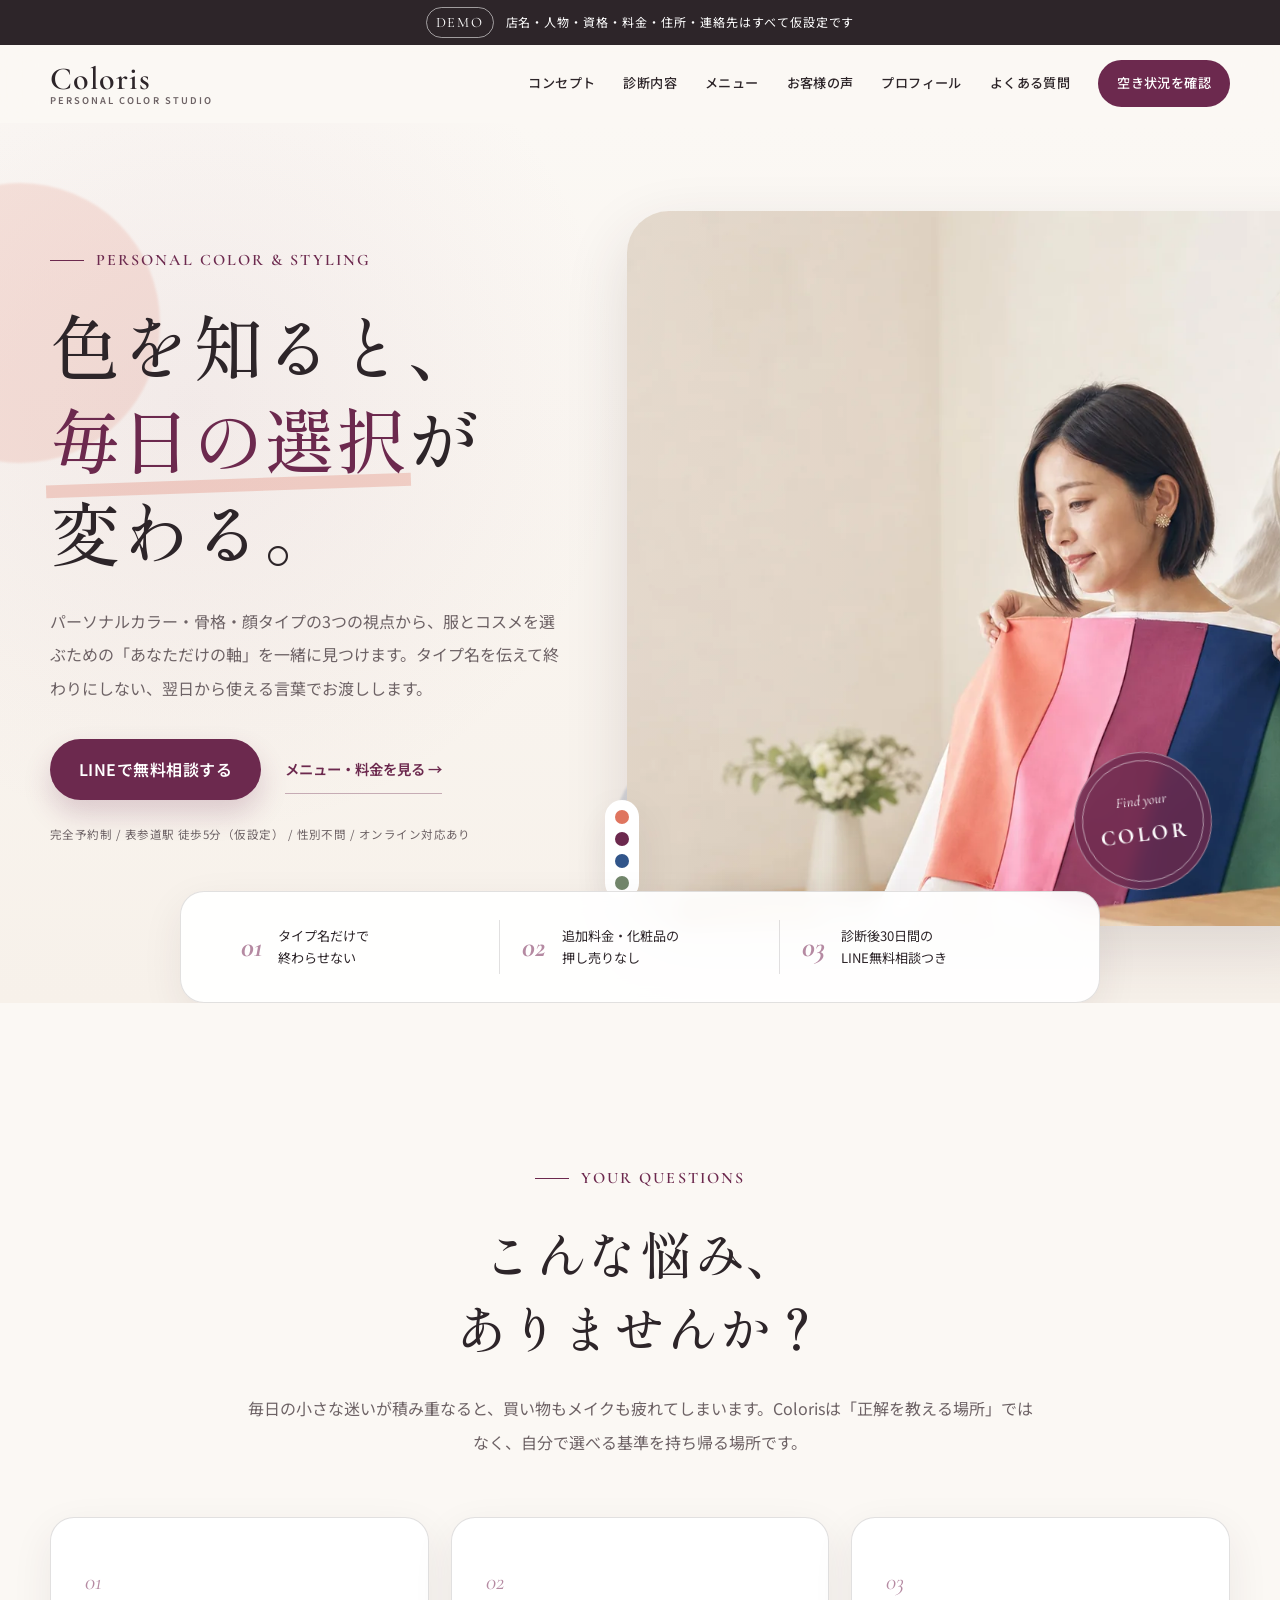
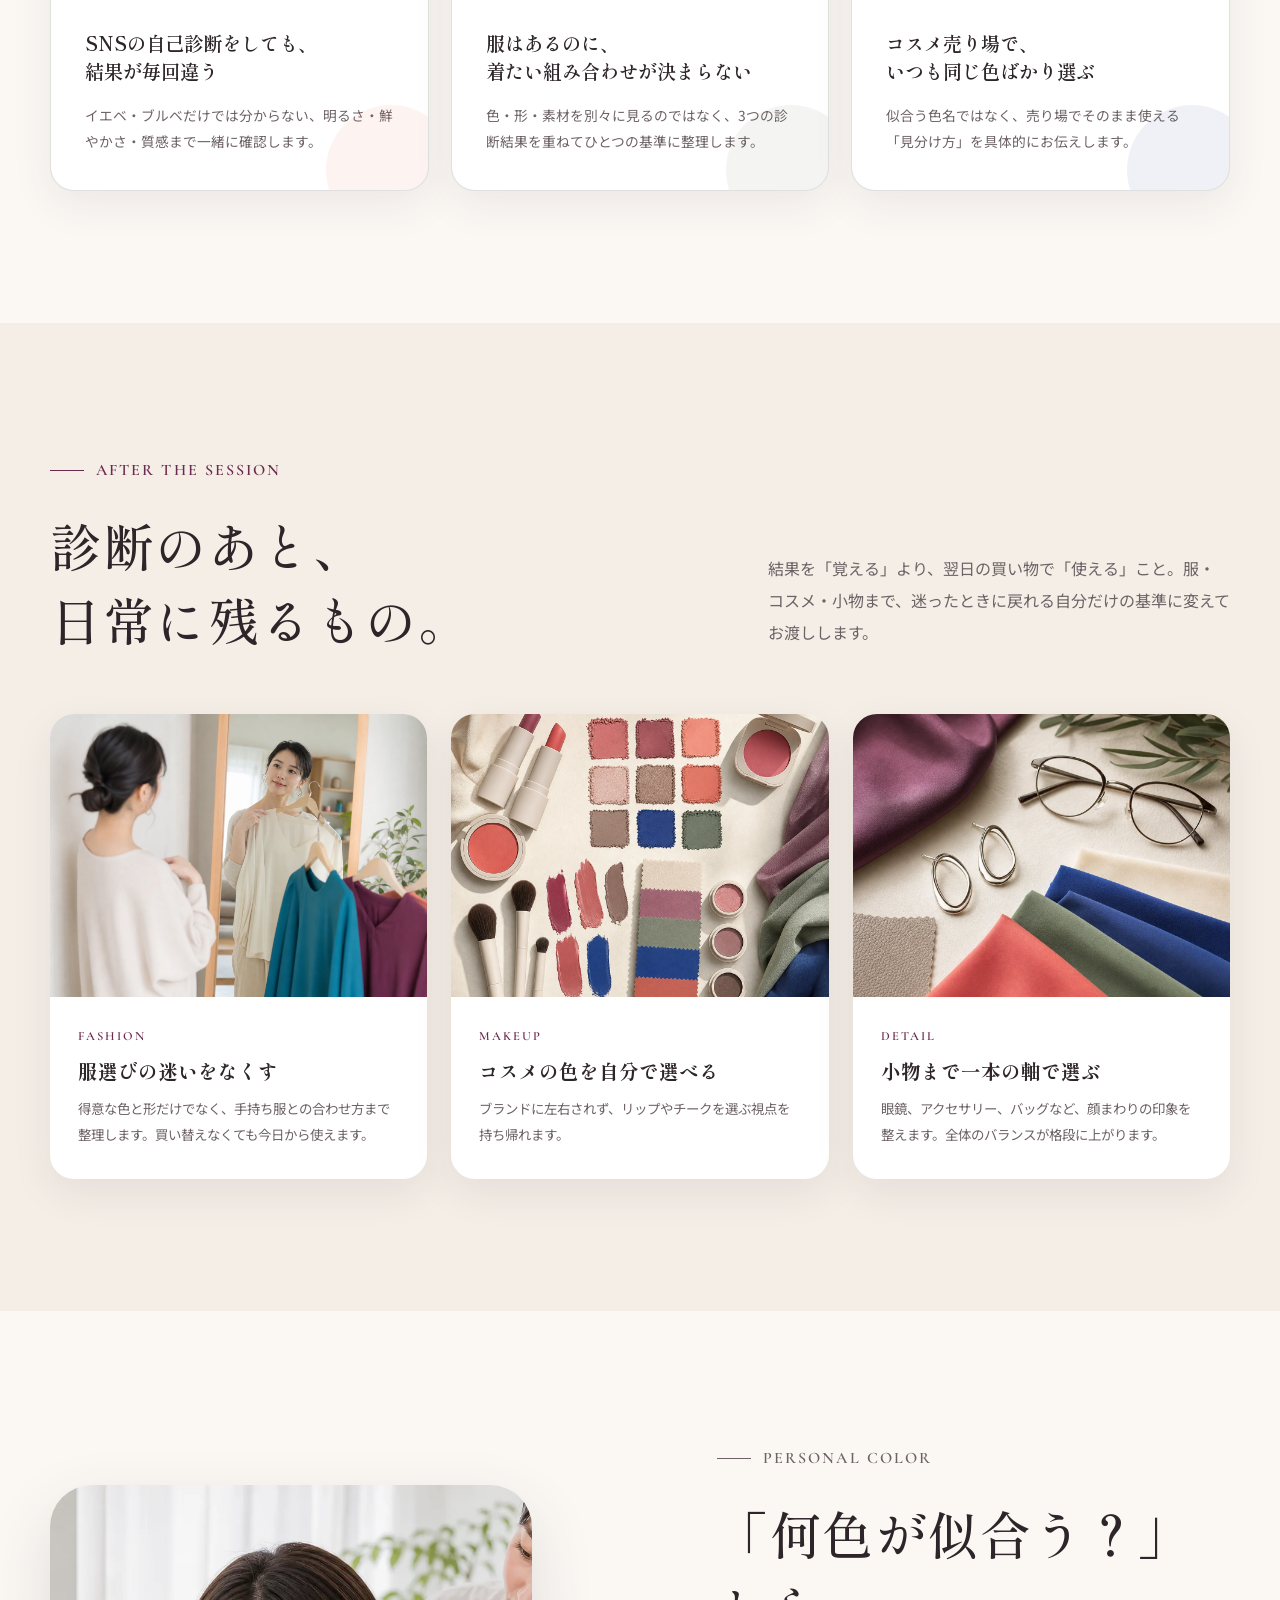
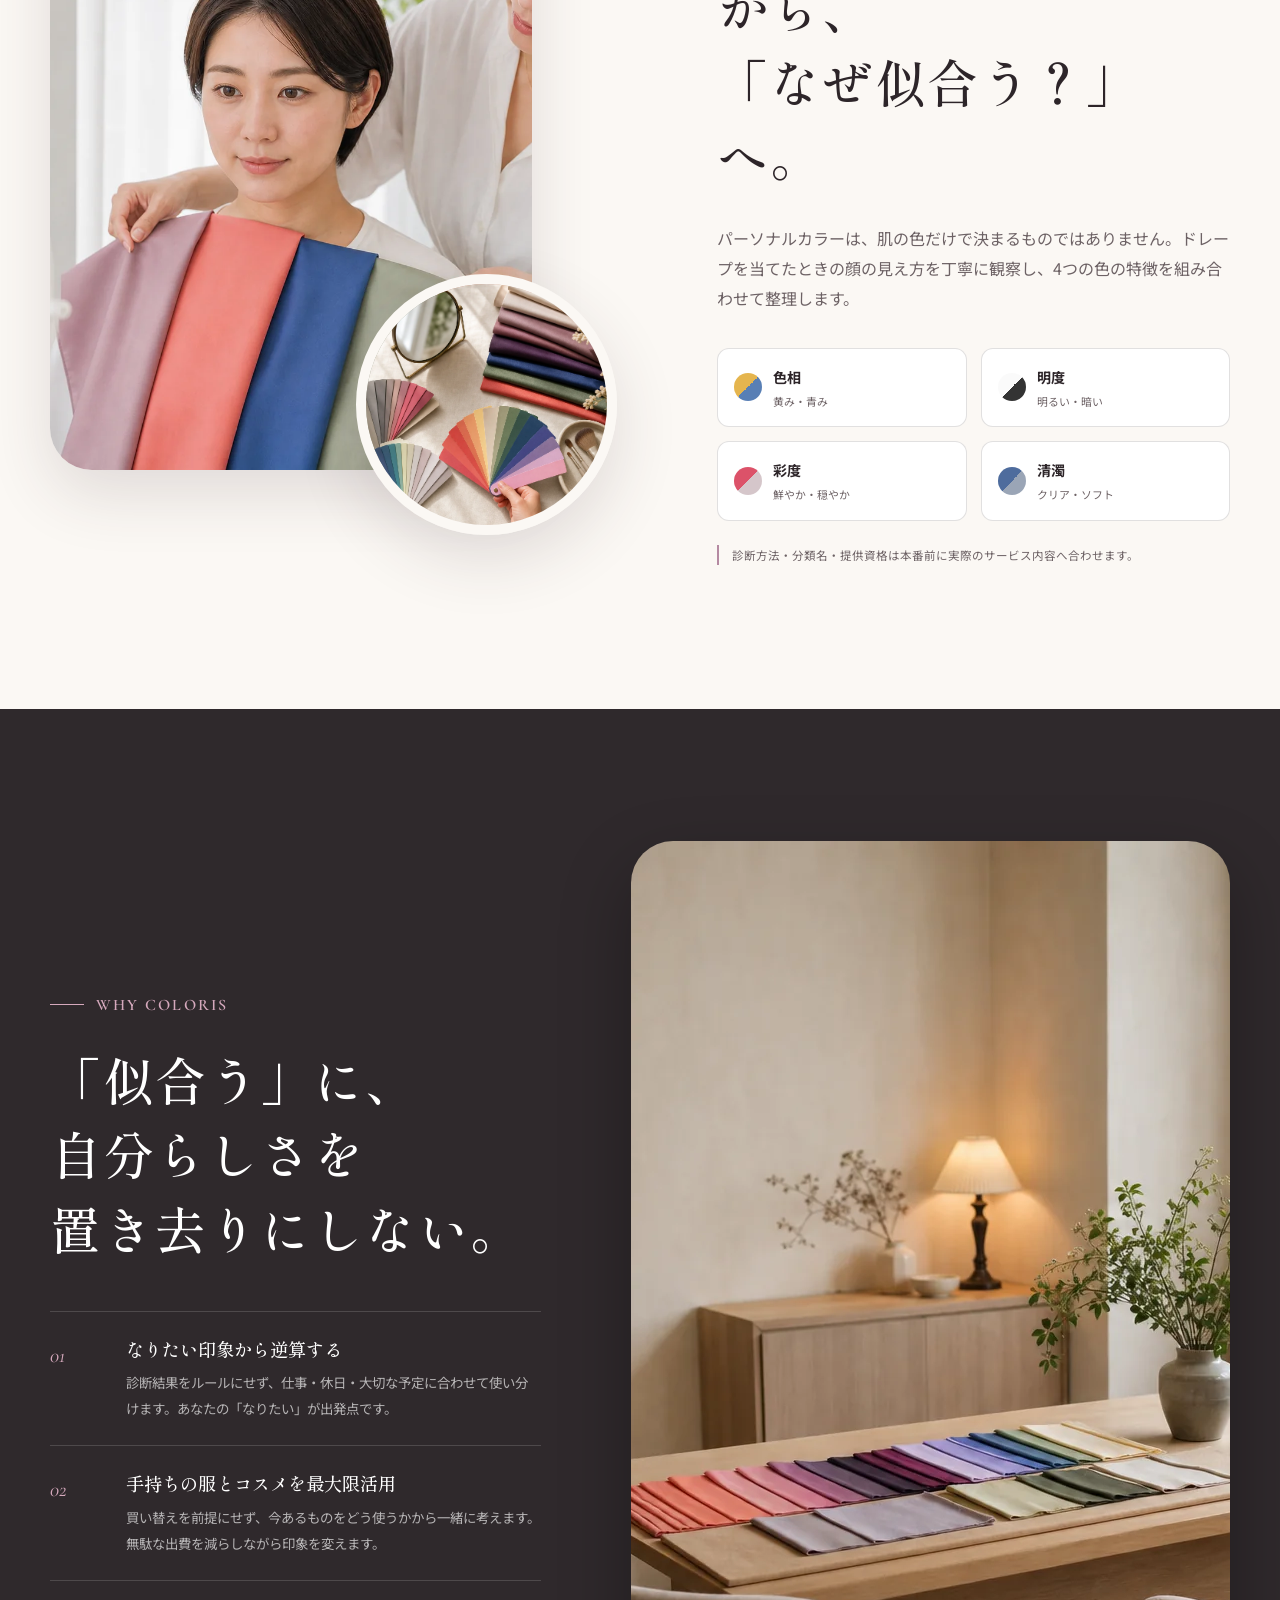
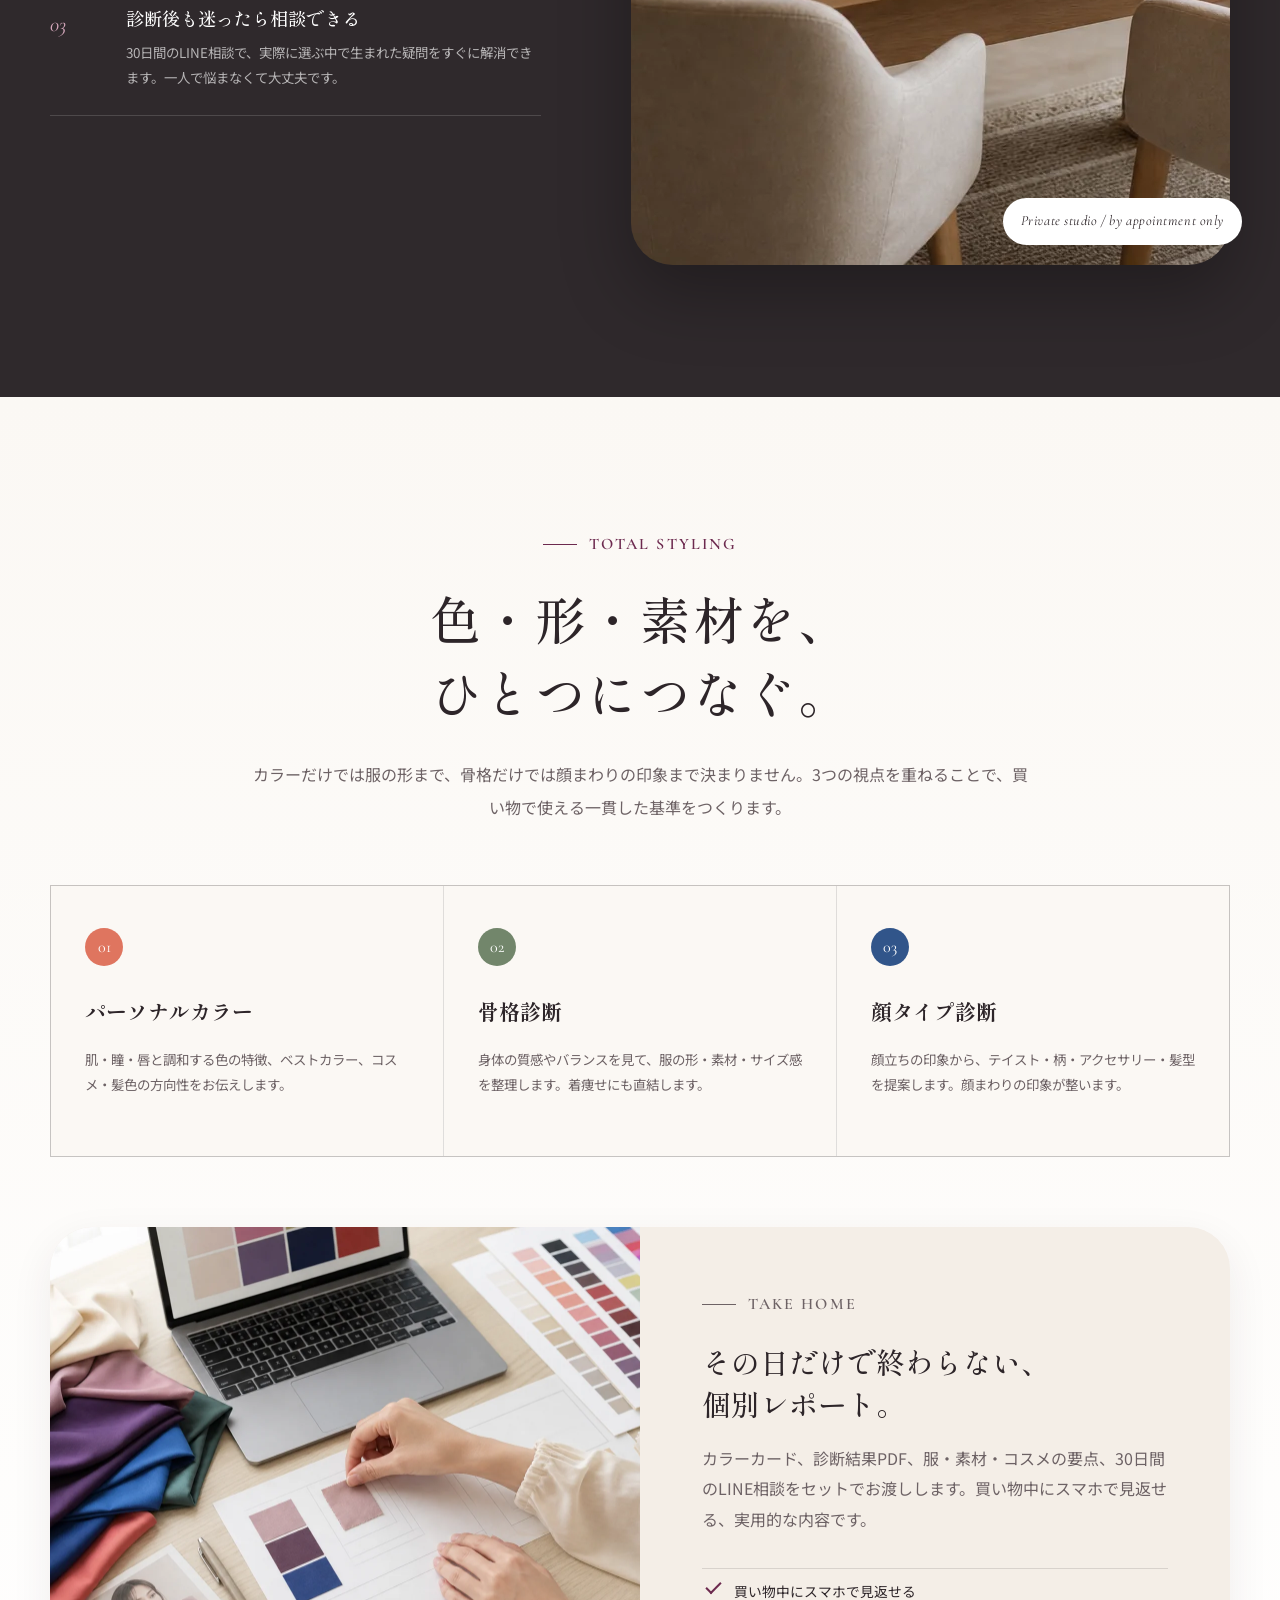
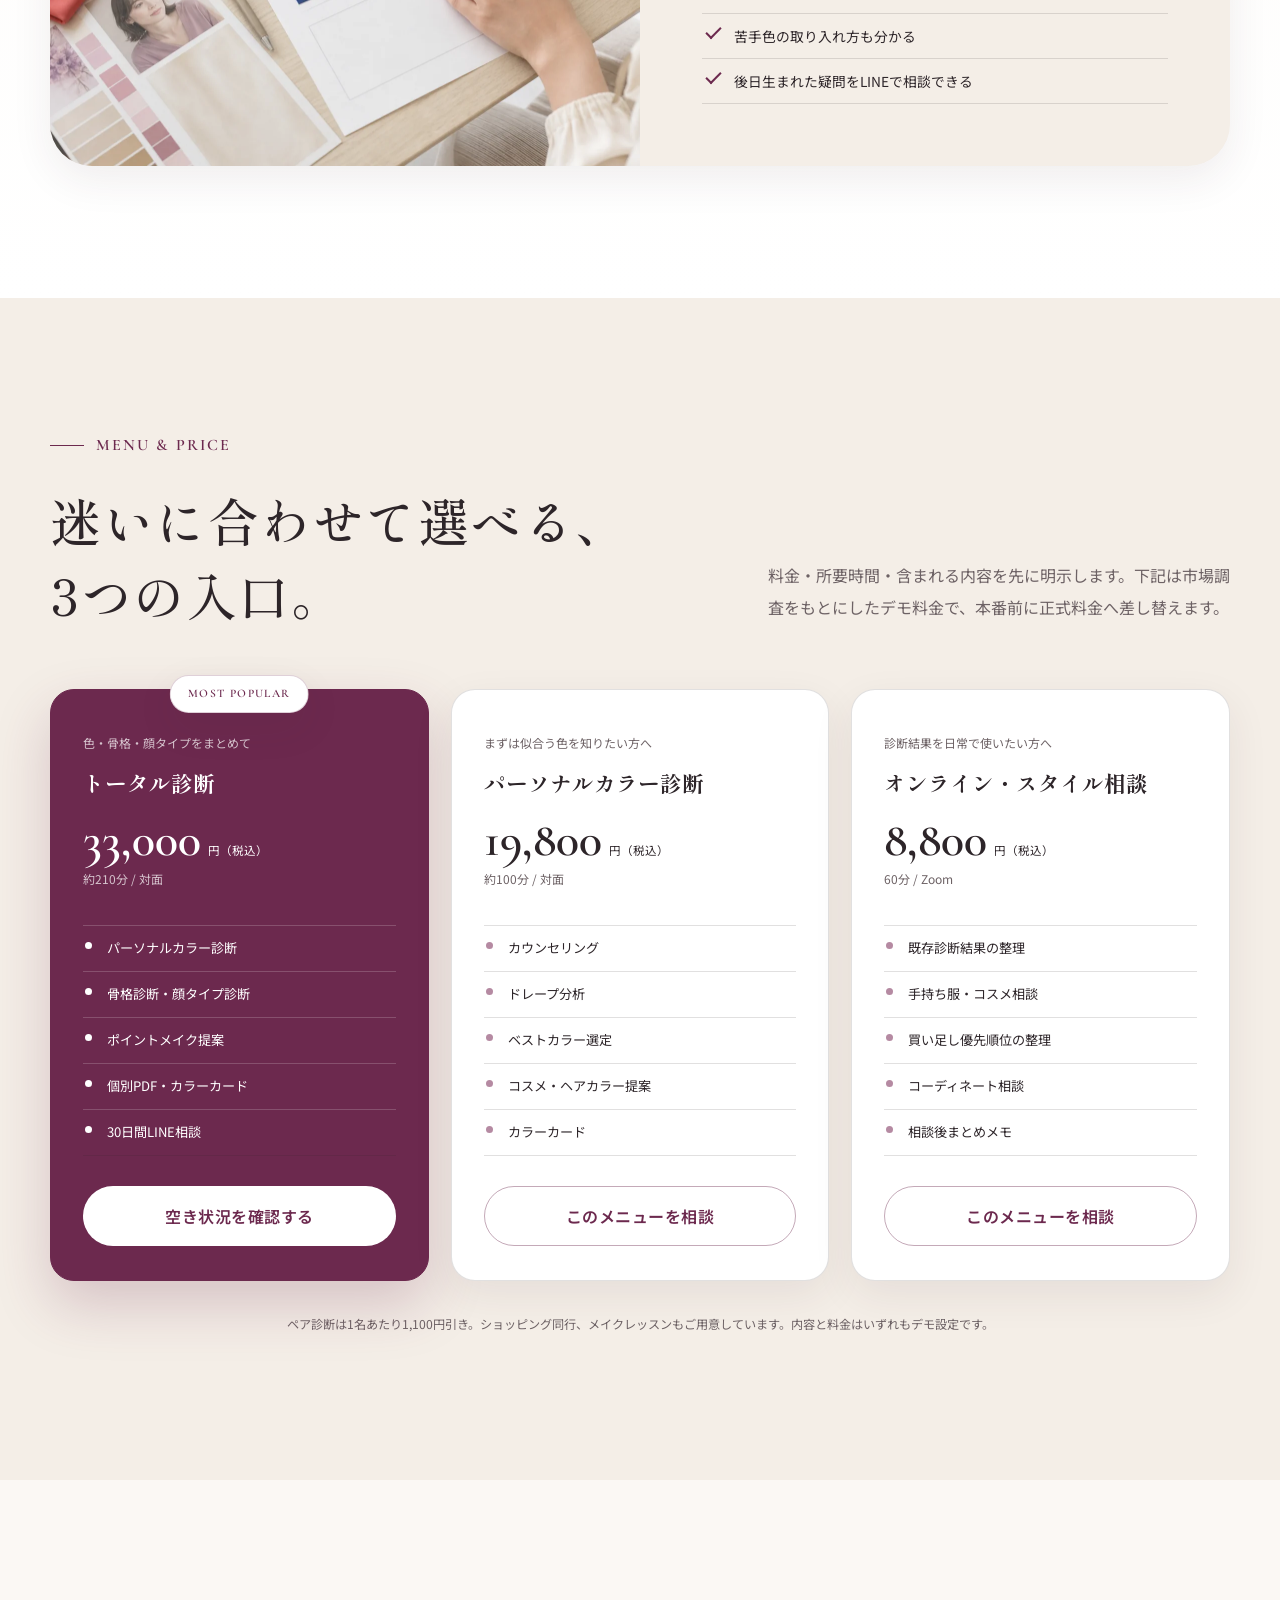
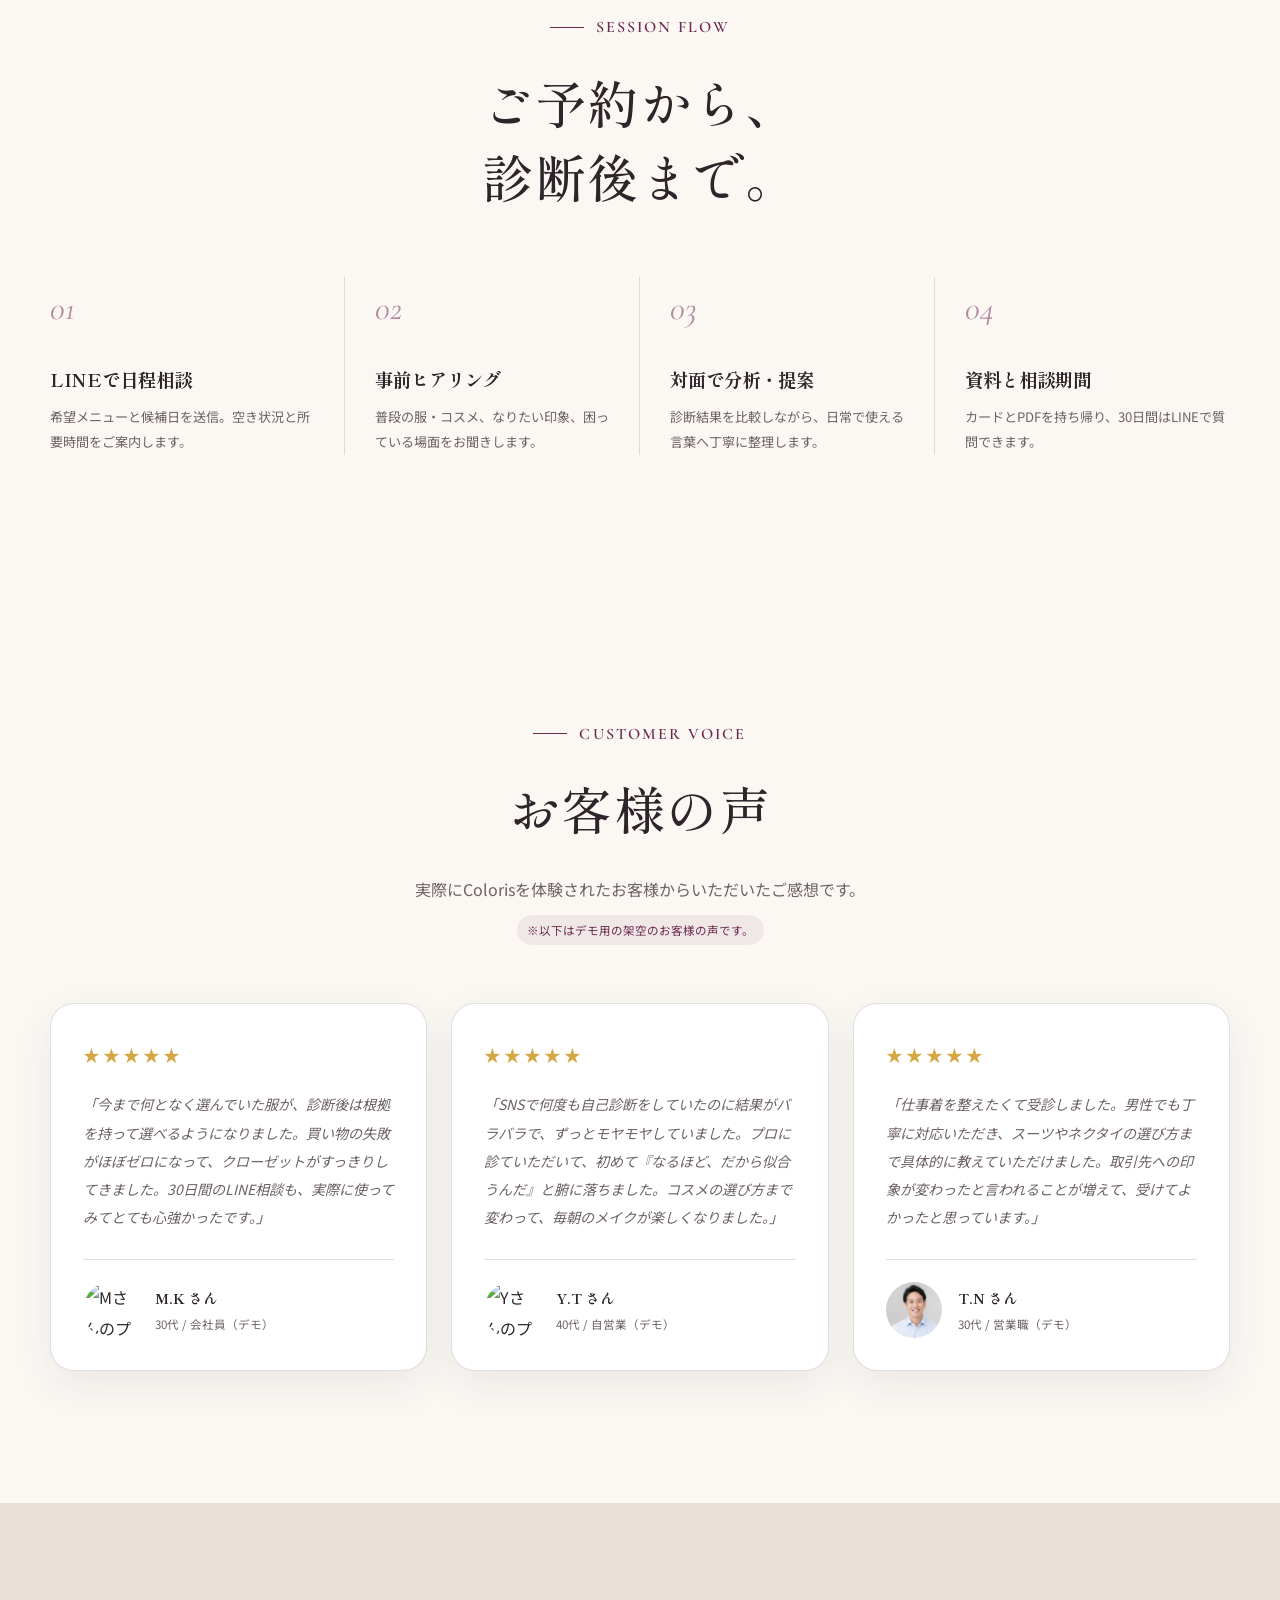
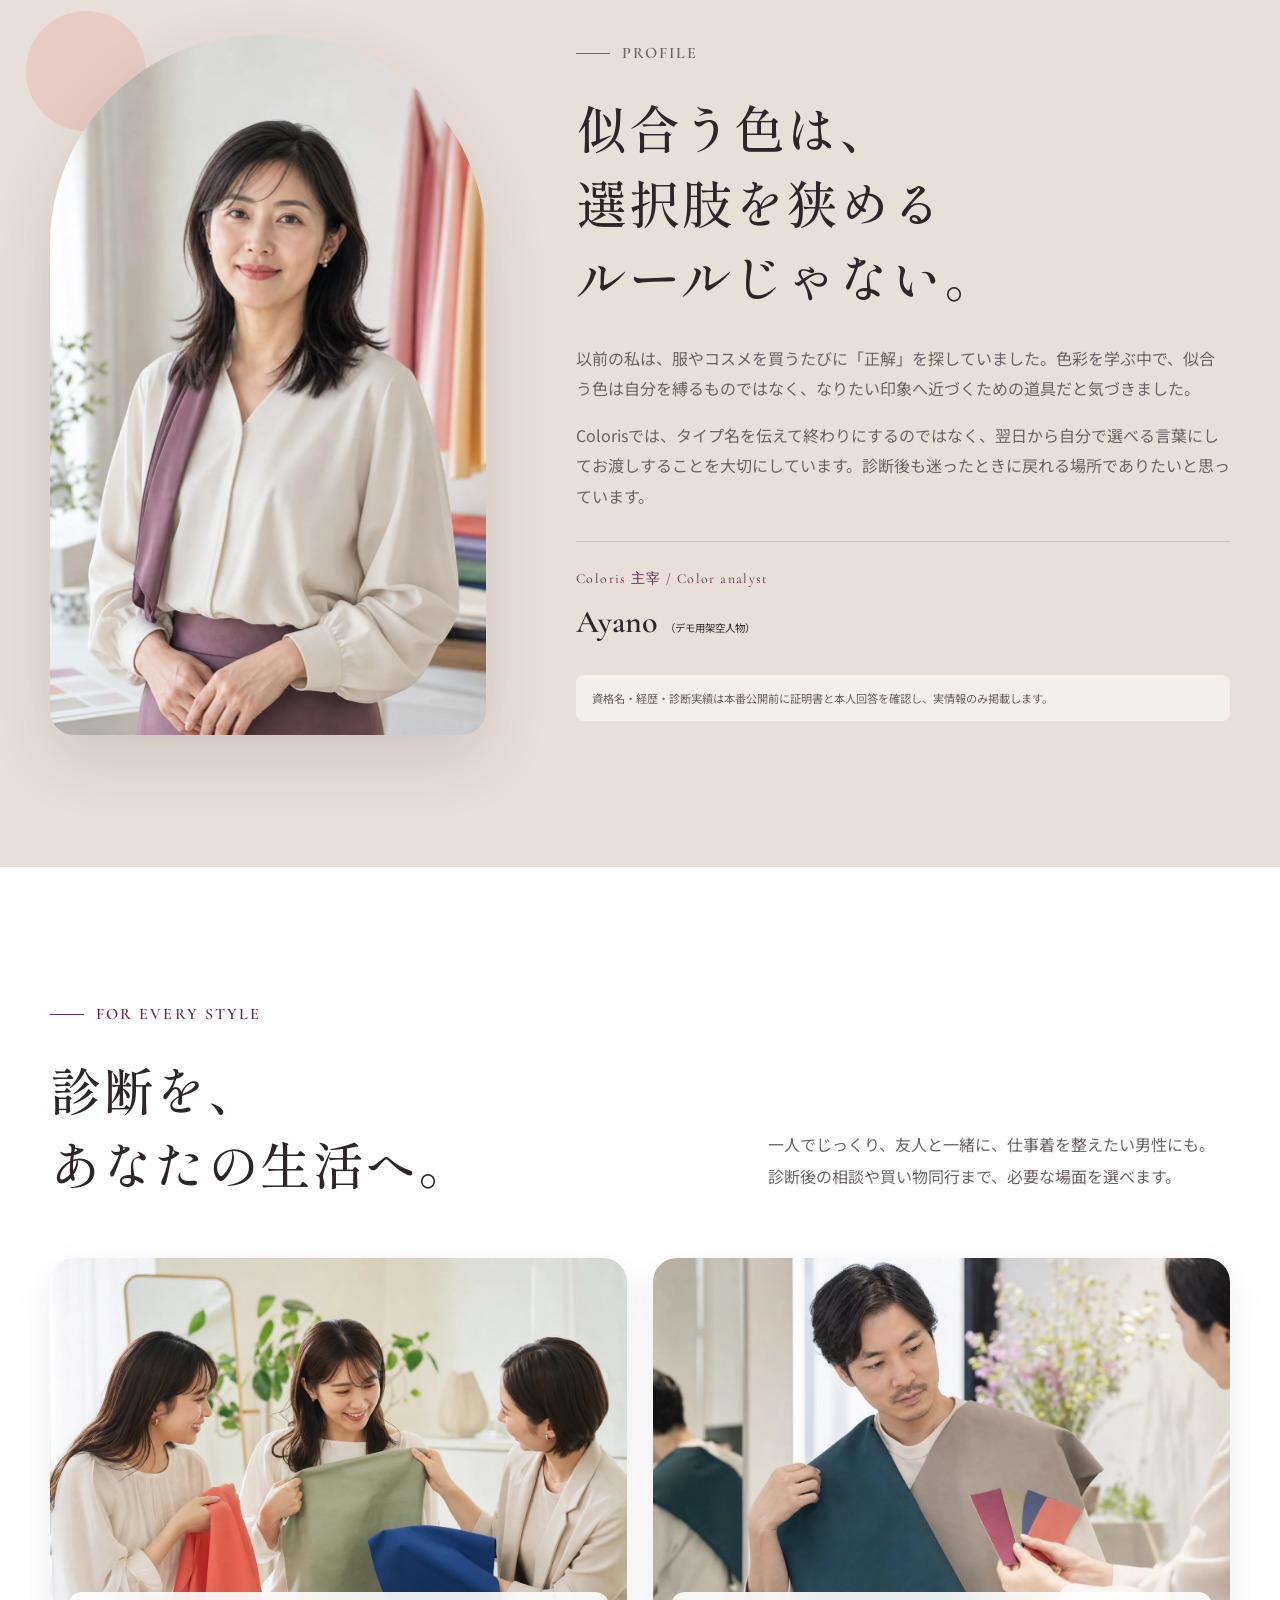
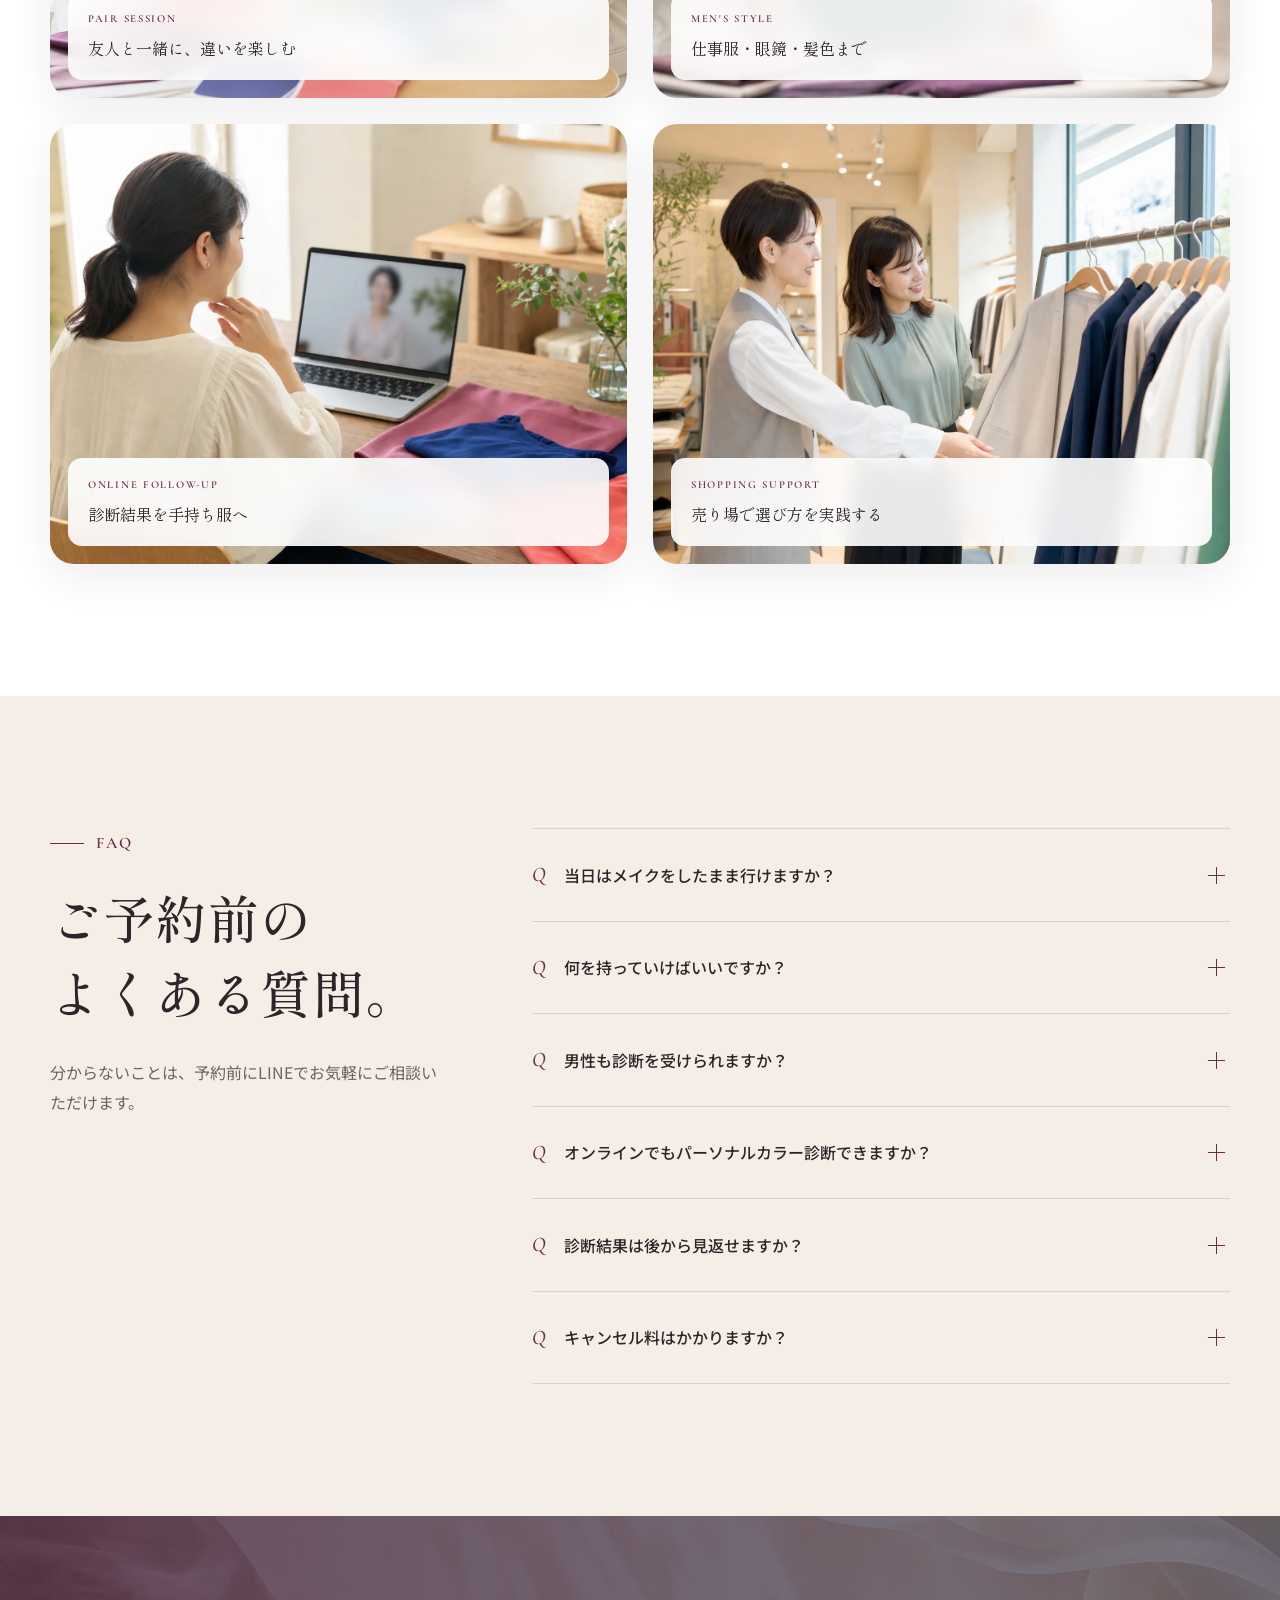
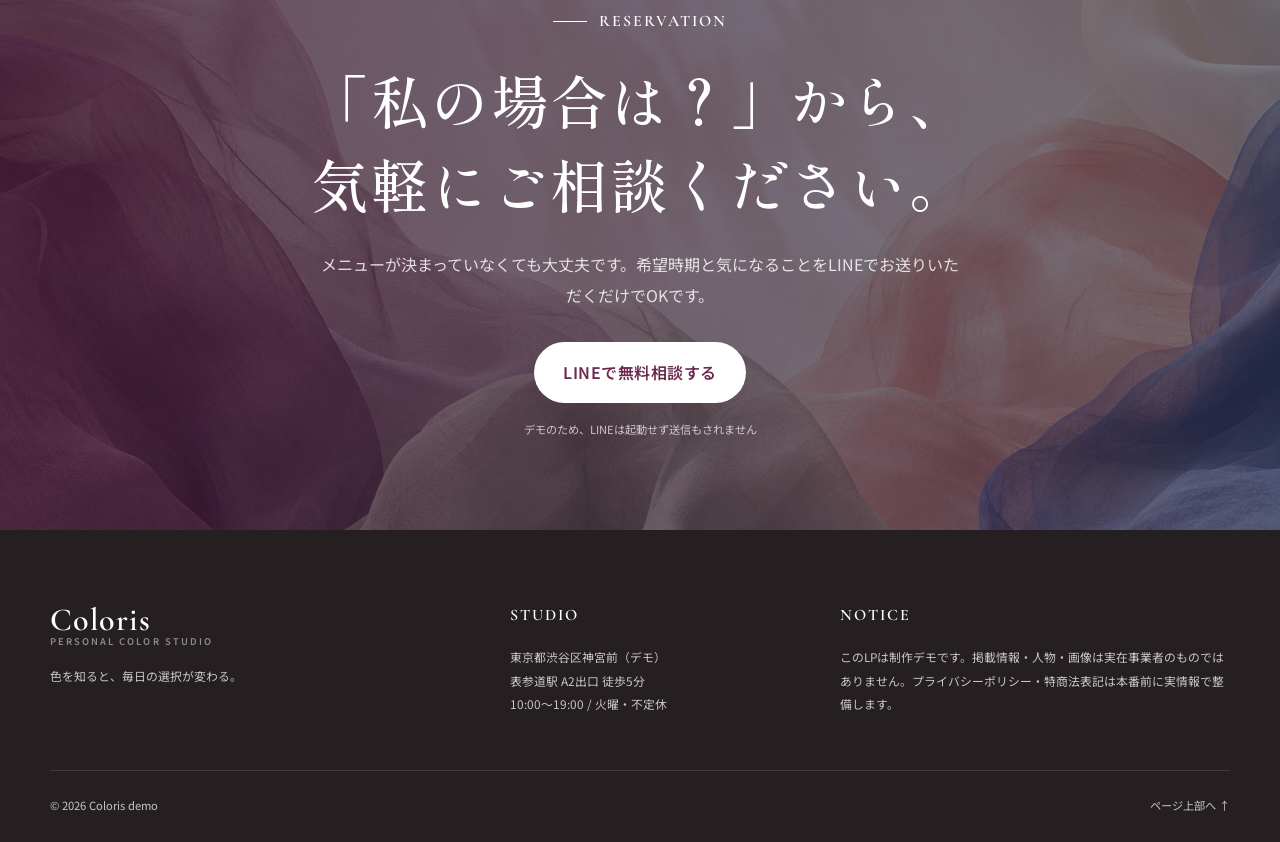
==== commit fb263c85: "ポートフォリオ用ブラッシュアップ" ====
--- a/lp/index.html
+++ b/lp/index.html
@@ -3,8 +3,8 @@
 <head>
   <meta charset="utf-8">
   <meta name="viewport" content="width=device-width, initial-scale=1">
-  <title>Coloris | 似合うがわかる、選ぶ時間が軽くなる</title>
-  <meta name="description" content="表参道のパーソナルカラー・骨格・顔タイプ診断サロン Coloris。診断結果だけでなく、自分で選べる基準を持ち帰るためのデモLPです。">
+  <title>Coloris | 色を知ると、毎日の選択が変わる。</title>
+  <meta name="description" content="表参道のパーソナルカラー・骨格・顔タイプ診断サロン Coloris。タイプ名を伝えて終わりにしない、翌日から使える「自分の軸」を一緒に見つけます。">
   <meta name="theme-color" content="#f7f2ec">
   <link rel="icon" href="assets/favicon.svg" type="image/svg+xml">
   <link rel="preconnect" href="https://fonts.googleapis.com">
@@ -35,6 +35,7 @@
         <a href="#concept">コンセプト</a>
         <a href="#diagnosis">診断内容</a>
         <a href="#menu">メニュー</a>
+        <a href="#voice">お客様の声</a>
         <a href="#profile">プロフィール</a>
         <a href="#faq">よくある質問</a>
         <a class="nav-cta" href="#reservation">空き状況を確認</a>
@@ -43,19 +44,21 @@
   </header>
 
   <main id="main">
+
+    <!-- ===== HERO ===== -->
     <section class="hero" id="top">
       <div class="hero-color hero-color-a" aria-hidden="true"></div>
       <div class="hero-color hero-color-b" aria-hidden="true"></div>
       <div class="container hero-grid">
         <div class="hero-copy reveal">
           <p class="eyebrow"><span></span> Personal color &amp; styling</p>
-          <h1>似合うがわかる。<br><em>選ぶ時間</em>が、<br>軽くなる。</h1>
-          <p class="hero-lead">パーソナルカラー・骨格・顔タイプの3つの視点から、服とコスメを選ぶための「あなたの軸」を一緒に見つけます。</p>
+          <h1>色を知ると、<br><em>毎日の選択</em>が<br>変わる。</h1>
+          <p class="hero-lead">パーソナルカラー・骨格・顔タイプの3つの視点から、服とコスメを選ぶための「あなただけの軸」を一緒に見つけます。タイプ名を伝えて終わりにしない、翌日から使える言葉でお渡しします。</p>
           <div class="hero-actions">
-            <a class="button button-primary" href="#reservation">LINEで空き状況を確認</a>
+            <a class="button button-primary" href="#reservation">LINEで無料相談する</a>
             <a class="text-link" href="#menu">メニュー・料金を見る <span aria-hidden="true">→</span></a>
           </div>
-          <p class="hero-note">完全予約制 / 表参道駅 徒歩5分（仮設定） / 性別不問</p>
+          <p class="hero-note">完全予約制 / 表参道駅 徒歩5分（仮設定） / 性別不問 / オンライン対応あり</p>
         </div>
         <div class="hero-visual reveal delay-1">
           <div class="hero-frame">
@@ -71,59 +74,62 @@
       <div class="container reassurance" aria-label="サービスの特徴">
         <div><strong>01</strong><span>タイプ名だけで<br>終わらせない</span></div>
         <div><strong>02</strong><span>追加料金・化粧品の<br>押し売りなし</span></div>
-        <div><strong>03</strong><span>診断後30日間の<br>LINE相談つき</span></div>
-      </div>
-    </section>
-
+        <div><strong>03</strong><span>診断後30日間の<br>LINE無料相談つき</span></div>
+      </div>
+    </section>
+
+    <!-- ===== WORRIES ===== -->
     <section class="section worries" id="concept">
       <div class="container narrow center reveal">
         <p class="eyebrow centered"><span></span> Your questions</p>
-        <h2>こんな迷い、ありませんか？</h2>
-        <p class="section-lead">毎日の小さな迷いが積み重なると、買い物もメイクも疲れてしまう。Colorisは「正解を教える場所」ではなく、自分で選ぶための基準を持ち帰る場所です。</p>
+        <h2>こんな悩み、<br>ありませんか？</h2>
+        <p class="section-lead">毎日の小さな迷いが積み重なると、買い物もメイクも疲れてしまいます。Colorisは「正解を教える場所」ではなく、自分で選べる基準を持ち帰る場所です。</p>
       </div>
       <div class="container worry-grid">
         <article class="worry-card reveal">
           <span class="worry-number">01</span>
-          <h3>SNSの自己診断をしても、結果が毎回違う</h3>
+          <h3>SNSの自己診断をしても、<br>結果が毎回違う</h3>
           <p>イエベ・ブルベだけでは分からない、明るさ・鮮やかさ・質感まで一緒に確認します。</p>
         </article>
         <article class="worry-card reveal delay-1">
           <span class="worry-number">02</span>
-          <h3>服はあるのに、着たい組み合わせが決まらない</h3>
-          <p>色・形・素材を別々に見るのではなく、3つの診断結果を重ねて整理します。</p>
+          <h3>服はあるのに、<br>着たい組み合わせが決まらない</h3>
+          <p>色・形・素材を別々に見るのではなく、3つの診断結果を重ねてひとつの基準に整理します。</p>
         </article>
         <article class="worry-card reveal delay-2">
           <span class="worry-number">03</span>
-          <h3>コスメ売り場で、いつも同じ色ばかり選ぶ</h3>
-          <p>似合う色名ではなく、売り場で再現できる見分け方を具体的にお伝えします。</p>
-        </article>
-      </div>
-    </section>
-
+          <h3>コスメ売り場で、<br>いつも同じ色ばかり選ぶ</h3>
+          <p>似合う色名ではなく、売り場でそのまま使える「見分け方」を具体的にお伝えします。</p>
+        </article>
+      </div>
+    </section>
+
+    <!-- ===== BENEFIT ===== -->
     <section class="section benefit-section">
       <div class="container section-heading reveal">
         <div>
           <p class="eyebrow"><span></span> After the session</p>
           <h2>診断のあと、<br>日常に残るもの。</h2>
         </div>
-        <p>結果を覚えることより、翌日の買い物で使えること。服・コスメ・小物まで、迷ったときに戻れる基準に変えてお渡しします。</p>
+        <p>結果を「覚える」より、翌日の買い物で「使える」こと。服・コスメ・小物まで、迷ったときに戻れる自分だけの基準に変えてお渡しします。</p>
       </div>
       <div class="container benefit-grid">
         <article class="benefit-card reveal">
           <div class="image-wrap ratio-4-3"><img src="assets/images/wardrobe-choice-lifestyle.webp" width="1440" height="1080" loading="lazy" alt="鏡の前で色の異なる服を見比べる女性"></div>
-          <div class="benefit-body"><span>FASHION</span><h3>服選びの迷いを減らす</h3><p>得意な色と形だけでなく、手持ち服との合わせ方まで整理します。</p></div>
+          <div class="benefit-body"><span>FASHION</span><h3>服選びの迷いをなくす</h3><p>得意な色と形だけでなく、手持ち服との合わせ方まで整理します。買い替えなくても今日から使えます。</p></div>
         </article>
         <article class="benefit-card reveal delay-1">
           <div class="image-wrap ratio-4-3"><img src="assets/images/cosmetics-color-flatlay.webp" width="1254" height="1254" loading="lazy" alt="色見本と無地パッケージのコスメを並べた様子"></div>
-          <div class="benefit-body"><span>MAKEUP</span><h3>コスメの色を見分ける</h3><p>ブランドに左右されず、リップやチークを選ぶ視点を持ち帰れます。</p></div>
+          <div class="benefit-body"><span>MAKEUP</span><h3>コスメの色を自分で選べる</h3><p>ブランドに左右されず、リップやチークを選ぶ視点を持ち帰れます。</p></div>
         </article>
         <article class="benefit-card reveal delay-2">
           <div class="image-wrap ratio-4-3"><img src="assets/images/accessories-palette.webp" width="1254" height="1254" loading="lazy" alt="眼鏡やアクセサリーと複数色の布を組み合わせた様子"></div>
-          <div class="benefit-body"><span>DETAIL</span><h3>小物まで一本の軸で選ぶ</h3><p>眼鏡、アクセサリー、バッグなど、顔まわりの印象を整えます。</p></div>
-        </article>
-      </div>
-    </section>
-
+          <div class="benefit-body"><span>DETAIL</span><h3>小物まで一本の軸で選ぶ</h3><p>眼鏡、アクセサリー、バッグなど、顔まわりの印象を整えます。全体のバランスが格段に上がります。</p></div>
+        </article>
+      </div>
+    </section>
+
+    <!-- ===== DIAGNOSIS ===== -->
     <section class="section diagnosis-section" id="diagnosis">
       <div class="container split-layout">
         <div class="photo-stack reveal">
@@ -133,7 +139,7 @@
         <div class="split-copy reveal delay-1">
           <p class="eyebrow"><span></span> Personal color</p>
           <h2>「何色が似合う？」から、<br>「なぜ似合う？」へ。</h2>
-          <p>パーソナルカラーは、肌の色だけで決めるものではありません。ドレープを当てたときの顔の見え方を観察し、色の特徴を分けて整理します。</p>
+          <p>パーソナルカラーは、肌の色だけで決まるものではありません。ドレープを当てたときの顔の見え方を丁寧に観察し、4つの色の特徴を組み合わせて整理します。</p>
           <div class="color-attributes" aria-label="確認する色の4属性">
             <div><i class="attr-a"></i><strong>色相</strong><span>黄み・青み</span></div>
             <div><i class="attr-b"></i><strong>明度</strong><span>明るい・暗い</span></div>
@@ -145,15 +151,16 @@
       </div>
     </section>
 
+    <!-- ===== REASON ===== -->
     <section class="section reason-section">
       <div class="container reason-grid">
         <div class="reason-copy reveal">
           <p class="eyebrow"><span></span> Why Coloris</p>
-          <h2>「似合う」に、<br>自分らしさを置き去りにしない。</h2>
+          <h2>「似合う」に、<br>自分らしさを<br>置き去りにしない。</h2>
           <ol class="reason-list">
-            <li><span>01</span><div><h3>なりたい印象から逆算</h3><p>診断結果をルールにせず、仕事・休日・大切な予定に合わせて使い分けます。</p></div></li>
-            <li><span>02</span><div><h3>手持ちの服とコスメを活用</h3><p>買い替えを前提にせず、今あるものをどう使うかから一緒に考えます。</p></div></li>
-            <li><span>03</span><div><h3>診断後に迷える余白を残す</h3><p>30日間のLINE相談で、実際に選ぶ中で生まれた疑問を解消できます。</p></div></li>
+            <li><span>01</span><div><h3>なりたい印象から逆算する</h3><p>診断結果をルールにせず、仕事・休日・大切な予定に合わせて使い分けます。あなたの「なりたい」が出発点です。</p></div></li>
+            <li><span>02</span><div><h3>手持ちの服とコスメを最大限活用</h3><p>買い替えを前提にせず、今あるものをどう使うかから一緒に考えます。無駄な出費を減らしながら印象を変えます。</p></div></li>
+            <li><span>03</span><div><h3>診断後も迷ったら相談できる</h3><p>30日間のLINE相談で、実際に選ぶ中で生まれた疑問をすぐに解消できます。一人で悩まなくて大丈夫です。</p></div></li>
           </ol>
         </div>
         <div class="reason-photo reveal delay-1">
@@ -163,32 +170,34 @@
       </div>
     </section>
 
+    <!-- ===== TOTAL STYLING ===== -->
     <section class="section total-section">
       <div class="container narrow center reveal">
         <p class="eyebrow centered"><span></span> Total styling</p>
-        <h2>色・形・素材を、ひとつにつなぐ。</h2>
+        <h2>色・形・素材を、<br>ひとつにつなぐ。</h2>
         <p class="section-lead">カラーだけでは服の形まで、骨格だけでは顔まわりの印象まで決まりません。3つの視点を重ねることで、買い物で使える一貫した基準をつくります。</p>
       </div>
       <div class="container three-diagnoses">
-        <article class="diagnosis-card reveal"><span>01</span><h3>パーソナルカラー</h3><p>肌・瞳・唇と調和する色の特徴、ベストカラー、コスメ・髪色。</p></article>
-        <article class="diagnosis-card reveal delay-1"><span>02</span><h3>骨格診断</h3><p>身体の質感やバランスを見て、服の形、素材、サイズ感を整理。</p></article>
-        <article class="diagnosis-card reveal delay-2"><span>03</span><h3>顔タイプ診断</h3><p>顔立ちの印象から、テイスト、柄、アクセサリー、髪型を提案。</p></article>
+        <article class="diagnosis-card reveal"><span>01</span><h3>パーソナルカラー</h3><p>肌・瞳・唇と調和する色の特徴、ベストカラー、コスメ・髪色の方向性をお伝えします。</p></article>
+        <article class="diagnosis-card reveal delay-1"><span>02</span><h3>骨格診断</h3><p>身体の質感やバランスを見て、服の形・素材・サイズ感を整理します。着痩せにも直結します。</p></article>
+        <article class="diagnosis-card reveal delay-2"><span>03</span><h3>顔タイプ診断</h3><p>顔立ちの印象から、テイスト・柄・アクセサリー・髪型を提案します。顔まわりの印象が整います。</p></article>
       </div>
       <div class="container support-band reveal">
         <img src="assets/images/personal-report-workspace.webp" width="1440" height="1080" loading="lazy" alt="色見本を使って個別のスタイル資料を作成する手元">
         <div>
           <p class="eyebrow"><span></span> Take home</p>
-          <h3>その日だけで終わらない、個別レポート。</h3>
-          <p>カラーカード、診断結果PDF、服・素材・コスメの要点、30日間のLINE相談をセットでお渡しします。</p>
+          <h3>その日だけで終わらない、<br>個別レポート。</h3>
+          <p>カラーカード、診断結果PDF、服・素材・コスメの要点、30日間のLINE相談をセットでお渡しします。買い物中にスマホで見返せる、実用的な内容です。</p>
           <ul class="check-list">
             <li>買い物中にスマホで見返せる</li>
             <li>苦手色の取り入れ方も分かる</li>
-            <li>後日生まれた疑問を相談できる</li>
+            <li>後日生まれた疑問をLINEで相談できる</li>
           </ul>
         </div>
       </div>
     </section>
 
+    <!-- ===== MENU ===== -->
     <section class="section menu-section" id="menu">
       <div class="container section-heading reveal">
         <div><p class="eyebrow"><span></span> Menu &amp; price</p><h2>迷いに合わせて選べる、<br>3つの入口。</h2></div>
@@ -201,7 +210,13 @@
           <h3>トータル診断</h3>
           <p class="price"><strong>33,000</strong><span>円（税込）</span></p>
           <p class="duration">約210分 / 対面</p>
-          <ul><li>パーソナルカラー診断</li><li>骨格診断・顔タイプ診断</li><li>ポイントメイク提案</li><li>個別PDF・カラーカード</li><li>30日間LINE相談</li></ul>
+          <ul>
+            <li>パーソナルカラー診断</li>
+            <li>骨格診断・顔タイプ診断</li>
+            <li>ポイントメイク提案</li>
+            <li>個別PDF・カラーカード</li>
+            <li>30日間LINE相談</li>
+          </ul>
           <a class="button button-primary" href="#reservation">空き状況を確認する</a>
         </article>
         <article class="price-card reveal delay-1">
@@ -209,7 +224,13 @@
           <h3>パーソナルカラー診断</h3>
           <p class="price"><strong>19,800</strong><span>円（税込）</span></p>
           <p class="duration">約100分 / 対面</p>
-          <ul><li>カウンセリング</li><li>ドレープ分析</li><li>ベストカラー選定</li><li>コスメ・ヘアカラー提案</li><li>カラーカード</li></ul>
+          <ul>
+            <li>カウンセリング</li>
+            <li>ドレープ分析</li>
+            <li>ベストカラー選定</li>
+            <li>コスメ・ヘアカラー提案</li>
+            <li>カラーカード</li>
+          </ul>
           <a class="button button-secondary" href="#reservation">このメニューを相談</a>
         </article>
         <article class="price-card reveal delay-2">
@@ -217,43 +238,102 @@
           <h3>オンライン・スタイル相談</h3>
           <p class="price"><strong>8,800</strong><span>円（税込）</span></p>
           <p class="duration">60分 / Zoom</p>
-          <ul><li>既存診断結果の整理</li><li>手持ち服・コスメ相談</li><li>買い足し優先順位</li><li>コーディネート相談</li><li>相談後まとめメモ</li></ul>
+          <ul>
+            <li>既存診断結果の整理</li>
+            <li>手持ち服・コスメ相談</li>
+            <li>買い足し優先順位の整理</li>
+            <li>コーディネート相談</li>
+            <li>相談後まとめメモ</li>
+          </ul>
           <a class="button button-secondary" href="#reservation">このメニューを相談</a>
         </article>
       </div>
       <p class="container menu-note reveal">ペア診断は1名あたり1,100円引き。ショッピング同行、メイクレッスンもご用意しています。内容と料金はいずれもデモ設定です。</p>
     </section>
 
+    <!-- ===== FLOW ===== -->
     <section class="section flow-section">
       <div class="container narrow center reveal">
         <p class="eyebrow centered"><span></span> Session flow</p>
-        <h2>ご予約から、診断後まで。</h2>
+        <h2>ご予約から、<br>診断後まで。</h2>
       </div>
       <div class="container flow-grid">
         <article class="flow-step reveal"><span>01</span><h3>LINEで日程相談</h3><p>希望メニューと候補日を送信。空き状況と所要時間をご案内します。</p></article>
         <article class="flow-step reveal delay-1"><span>02</span><h3>事前ヒアリング</h3><p>普段の服・コスメ、なりたい印象、困っている場面をお聞きします。</p></article>
-        <article class="flow-step reveal delay-2"><span>03</span><h3>対面で分析・提案</h3><p>診断結果を比較しながら、日常で使える言葉へ整理します。</p></article>
+        <article class="flow-step reveal delay-2"><span>03</span><h3>対面で分析・提案</h3><p>診断結果を比較しながら、日常で使える言葉へ丁寧に整理します。</p></article>
         <article class="flow-step reveal delay-3"><span>04</span><h3>資料と相談期間</h3><p>カードとPDFを持ち帰り、30日間はLINEで質問できます。</p></article>
       </div>
     </section>
 
+    <!-- ===== VOICE（新規） ===== -->
+    <section class="section voice-section" id="voice">
+      <div class="container narrow center reveal">
+        <p class="eyebrow centered"><span></span> Customer voice</p>
+        <h2>お客様の声</h2>
+        <p class="section-lead">実際にColorisを体験されたお客様からいただいたご感想です。<br><small class="demo-label">※以下はデモ用の架空のお客様の声です。</small></p>
+      </div>
+      <div class="container voice-grid">
+        <article class="voice-card reveal">
+          <div class="voice-stars" aria-label="評価5つ星">★★★★★</div>
+          <blockquote>
+            <p>「今まで何となく選んでいた服が、診断後は根拠を持って選べるようになりました。買い物の失敗がほぼゼロになって、クローゼットがすっきりしてきました。30日間のLINE相談も、実際に使ってみてとても心強かったです。」</p>
+          </blockquote>
+          <div class="voice-author">
+            <img src="assets/images/testimonial-woman-30s.jpg" width="64" height="64" loading="lazy" alt="Mさんのプロフィール写真">
+            <div>
+              <strong>M.K さん</strong>
+              <span>30代 / 会社員（デモ）</span>
+            </div>
+          </div>
+        </article>
+        <article class="voice-card reveal delay-1">
+          <div class="voice-stars" aria-label="評価5つ星">★★★★★</div>
+          <blockquote>
+            <p>「SNSで何度も自己診断をしていたのに結果がバラバラで、ずっとモヤモヤしていました。プロに診ていただいて、初めて『なるほど、だから似合うんだ』と腑に落ちました。コスメの選び方まで変わって、毎朝のメイクが楽しくなりました。」</p>
+          </blockquote>
+          <div class="voice-author">
+            <img src="assets/images/testimonial-woman-40s.jpg" width="64" height="64" loading="lazy" alt="Yさんのプロフィール写真">
+            <div>
+              <strong>Y.T さん</strong>
+              <span>40代 / 自営業（デモ）</span>
+            </div>
+          </div>
+        </article>
+        <article class="voice-card reveal delay-2">
+          <div class="voice-stars" aria-label="評価5つ星">★★★★★</div>
+          <blockquote>
+            <p>「仕事着を整えたくて受診しました。男性でも丁寧に対応いただき、スーツやネクタイの選び方まで具体的に教えていただけました。取引先への印象が変わったと言われることが増えて、受けてよかったと思っています。」</p>
+          </blockquote>
+          <div class="voice-author">
+            <img src="assets/images/testimonial-man-30s.jpg" width="64" height="64" loading="lazy" alt="Tさんのプロフィール写真">
+            <div>
+              <strong>T.N さん</strong>
+              <span>30代 / 営業職（デモ）</span>
+            </div>
+          </div>
+        </article>
+      </div>
+    </section>
+
+    <!-- ===== PROFILE ===== -->
     <section class="section profile-section" id="profile">
       <div class="container profile-grid">
         <div class="profile-photo reveal"><img src="assets/images/analyst-portrait-demo.webp" width="1122" height="1402" loading="lazy" alt="Coloris担当者のデモ用ポートレート"></div>
         <div class="profile-copy reveal delay-1">
           <p class="eyebrow"><span></span> Profile</p>
-          <h2>似合う色は、<br>選択肢を狭めるルールじゃない。</h2>
+          <h2>似合う色は、<br>選択肢を狭める<br>ルールじゃない。</h2>
           <p>以前の私は、服やコスメを買うたびに「正解」を探していました。色彩を学ぶ中で、似合う色は自分を縛るものではなく、なりたい印象へ近づくための道具だと気づきました。</p>
-          <p>Colorisでは、タイプ名を伝えて終わるのではなく、翌日から自分で選べる言葉にしてお渡しすることを大切にしています。</p>
+          <p>Colorisでは、タイプ名を伝えて終わりにするのではなく、翌日から自分で選べる言葉にしてお渡しすることを大切にしています。診断後も迷ったときに戻れる場所でありたいと思っています。</p>
           <div class="profile-name"><span>Coloris 主宰 / Color analyst</span><strong>Ayano <small>（デモ用架空人物）</small></strong></div>
           <p class="profile-disclaimer">資格名・経歴・診断実績は本番公開前に証明書と本人回答を確認し、実情報のみ掲載します。</p>
         </div>
       </div>
     </section>
 
+    <!-- ===== SCENE ===== -->
     <section class="section scene-section">
       <div class="container section-heading reveal">
-        <div><p class="eyebrow"><span></span> For every style</p><h2>診断を、あなたの生活へ。</h2></div>
+        <div><p class="eyebrow"><span></span> For every style</p><h2>診断を、<br>あなたの生活へ。</h2></div>
         <p>一人でじっくり、友人と一緒に、仕事着を整えたい男性にも。診断後の相談や買い物同行まで、必要な場面を選べます。</p>
       </div>
       <div class="container scene-grid">
@@ -264,42 +344,59 @@
       </div>
     </section>
 
+    <!-- ===== FAQ ===== -->
     <section class="section faq-section" id="faq">
       <div class="container faq-layout">
-        <div class="faq-heading reveal"><p class="eyebrow"><span></span> FAQ</p><h2>ご予約前の<br>よくある質問。</h2><p>分からないことは、予約前にLINEでご相談いただけます。</p></div>
+        <div class="faq-heading reveal">
+          <p class="eyebrow"><span></span> FAQ</p>
+          <h2>ご予約前の<br>よくある質問。</h2>
+          <p>分からないことは、予約前にLINEでお気軽にご相談いただけます。</p>
+        </div>
         <div class="faq-list reveal delay-1">
           <details><summary><span>Q</span>当日はメイクをしたまま行けますか？</summary><div><p>普段の状態を確認するため、いつものメイクでお越しいただいて構いません。カラー診断では必要に応じて一部を落とします。カラーコンタクトは外せる準備をお願いします。</p></div></details>
-          <details><summary><span>Q</span>何を持っていけばいいですか？</summary><div><p>普段使うコスメ2〜3点、全身が分かる写真、好きな服の画像があると具体的にご提案できます。必須ではありません。</p></div></details>
-          <details><summary><span>Q</span>男性も診断を受けられますか？</summary><div><p>はい。性別を問わずご利用いただけます。仕事着、眼鏡、髪色など、相談したい場面を事前にお知らせください。</p></div></details>
-          <details><summary><span>Q</span>オンラインでもパーソナルカラー診断できますか？</summary><div><p>画面・照明・カメラによる色差があるため、このデモ設定ではタイプ確定は対面のみです。オンラインは既存結果の活用や、服・コスメの相談として提供します。</p></div></details>
+          <details><summary><span>Q</span>何を持っていけばいいですか？</summary><div><p>普段使うコスメ2〜3点、全身が分かる写真、好きな服の画像があると具体的にご提案できます。必須ではありませんので、手ぶらでもお越しいただけます。</p></div></details>
+          <details><summary><span>Q</span>男性も診断を受けられますか？</summary><div><p>はい、性別を問わずご利用いただけます。仕事着・眼鏡・髪色など、相談したい場面を事前にお知らせいただくと、より具体的なご提案が可能です。</p></div></details>
+          <details><summary><span>Q</span>オンラインでもパーソナルカラー診断できますか？</summary><div><p>画面・照明・カメラによる色差があるため、このデモ設定ではタイプ確定は対面のみです。オンラインは既存結果の活用や、服・コスメの相談として提供しています。</p></div></details>
+          <details><summary><span>Q</span>診断結果は後から見返せますか？</summary><div><p>はい。診断結果はPDFとカラーカードにまとめてお渡しします。スマートフォンでいつでも確認でき、買い物中にその場で見返すことができます。</p></div></details>
           <details><summary><span>Q</span>キャンセル料はかかりますか？</summary><div><p>デモ設定では3日前まで無料、2日前30%、前日50%、当日・無断100%です。体調不良や交通事情による振替条件を含め、本番前に正式規定へ差し替えます。</p></div></details>
         </div>
       </div>
     </section>
 
+    <!-- ===== RESERVATION CTA ===== -->
     <section class="reservation" id="reservation">
       <img class="reservation-bg" src="assets/images/color-fabric-abstract.webp" width="1568" height="1003" loading="lazy" alt="">
       <div class="reservation-overlay"></div>
       <div class="container reservation-content reveal">
         <p class="eyebrow centered light"><span></span> Reservation</p>
         <h2>「私の場合は？」から、<br>気軽にご相談ください。</h2>
-        <p>メニューが決まっていなくても大丈夫です。希望時期と気になることをLINEでお送りください。</p>
-        <button class="button button-white" type="button" data-demo-action>LINEで空き状況を確認する</button>
+        <p>メニューが決まっていなくても大丈夫です。希望時期と気になることをLINEでお送りいただくだけでOKです。</p>
+        <button class="button button-white" type="button" data-demo-action>LINEで無料相談する</button>
         <span class="reservation-note">デモのため、LINEは起動せず送信もされません</span>
       </div>
     </section>
+
   </main>
 
   <footer class="site-footer">
     <div class="container footer-grid">
-      <div><a class="brand footer-brand" href="#top"><span class="brand-name">Coloris</span><span class="brand-sub">Personal Color Studio</span></a><p>似合うがわかる。選ぶ時間が、軽くなる。</p></div>
-      <div><h2>Studio</h2><p>東京都渋谷区神宮前（デモ）<br>表参道駅 A2出口 徒歩5分<br>10:00〜19:00 / 火曜・不定休</p></div>
-      <div><h2>Notice</h2><p>このLPは制作デモです。掲載情報・人物・画像は実在事業者のものではありません。プライバシーポリシー・特商法表記は本番前に実情報で整備します。</p></div>
+      <div>
+        <a class="brand footer-brand" href="#top"><span class="brand-name">Coloris</span><span class="brand-sub">Personal Color Studio</span></a>
+        <p>色を知ると、毎日の選択が変わる。</p>
+      </div>
+      <div>
+        <h2>Studio</h2>
+        <p>東京都渋谷区神宮前（デモ）<br>表参道駅 A2出口 徒歩5分<br>10:00〜19:00 / 火曜・不定休</p>
+      </div>
+      <div>
+        <h2>Notice</h2>
+        <p>このLPは制作デモです。掲載情報・人物・画像は実在事業者のものではありません。プライバシーポリシー・特商法表記は本番前に実情報で整備します。</p>
+      </div>
     </div>
     <div class="container footer-bottom"><span>© <span data-year></span> Coloris demo</span><a href="#top">ページ上部へ ↑</a></div>
   </footer>
 
-  <div class="mobile-cta" aria-label="スマートフォン用予約導線"><a href="#reservation">LINEで空き状況を確認</a></div>
+  <div class="mobile-cta" aria-label="スマートフォン用予約導線"><a href="#reservation">LINEで無料相談する</a></div>
   <div class="toast" role="status" aria-live="polite" aria-atomic="true" data-toast>これはデモです。LINEへの送信は行われません。</div>
 </body>
 </html>
--- a/lp/assets/style.css
+++ b/lp/assets/style.css
@@ -193,6 +193,20 @@
 .featured .button-primary { color: var(--plum); background: #fff; box-shadow: none; }
 .menu-note { margin-top: 32px; color: var(--muted); font-size: .76rem; text-align: center; }
 
+/* ===== VOICE ===== */
+.voice-section { background: var(--paper); }
+.voice-grid { display: grid; grid-template-columns: repeat(3, 1fr); gap: 24px; margin-top: 58px; }
+.voice-card { display: flex; flex-direction: column; padding: 36px 32px 32px; background: #fff; border: 1px solid var(--line); border-radius: var(--radius); box-shadow: var(--shadow-soft); }
+.voice-stars { margin-bottom: 18px; color: #d4a843; font-size: 1.05rem; letter-spacing: 3px; }
+.voice-card blockquote { flex: 1; margin: 0 0 28px; padding: 0; }
+.voice-card blockquote p { margin: 0; color: var(--muted); font-size: .88rem; line-height: 2; font-style: italic; }
+.voice-author { display: flex; align-items: center; gap: 16px; padding-top: 22px; border-top: 1px solid var(--line); }
+.voice-author img { width: 56px; height: 56px; border-radius: 50%; object-fit: cover; flex-shrink: 0; }
+.voice-author div { display: flex; flex-direction: column; gap: 3px; }
+.voice-author strong { font-size: .9rem; font-family: var(--font-mincho); }
+.voice-author span { color: var(--muted); font-size: .72rem; }
+.demo-label { display: inline-block; margin-top: 8px; padding: 3px 10px; background: rgba(108,41,78,.08); border-radius: 99px; color: var(--plum); font-size: .72rem; font-style: normal; }
+
 .flow-section { position: relative; overflow: hidden; }
 .flow-grid { display: grid; grid-template-columns: repeat(4, 1fr); margin-top: 64px; }
 .flow-step { position: relative; padding: 0 30px; border-right: 1px solid var(--line); }
@@ -312,6 +326,7 @@
   .flow-step:nth-child(2) { border-right: 0; }.flow-step:nth-child(3) { padding-left: 0; }
   .profile-photo { max-width: 510px; margin: 0 auto; }
   .profile-copy { max-width: 670px; }
+  .voice-grid { grid-template-columns: 1fr; max-width: 560px; }
   .faq-layout { grid-template-columns: 1fr; gap: 45px; }
   .faq-heading { position: static; }
   .footer-grid { grid-template-columns: 1fr 1fr; }.footer-grid > div:first-child { grid-column: 1 / -1; }
@@ -364,6 +379,8 @@
   .profile-grid { gap: 55px; }
   .profile-photo { max-width: 360px; }
   .profile-copy h2 { font-size: 2.1rem; }
+  .voice-grid { max-width: 100%; }
+  .voice-card { padding: 28px 22px 24px; }
   .scene-grid { grid-template-columns: 1fr; gap: 18px; }
   .scene-card, .scene-card img { min-height: 390px; }
   .faq-list summary { padding-block: 23px; font-size: .9rem; }
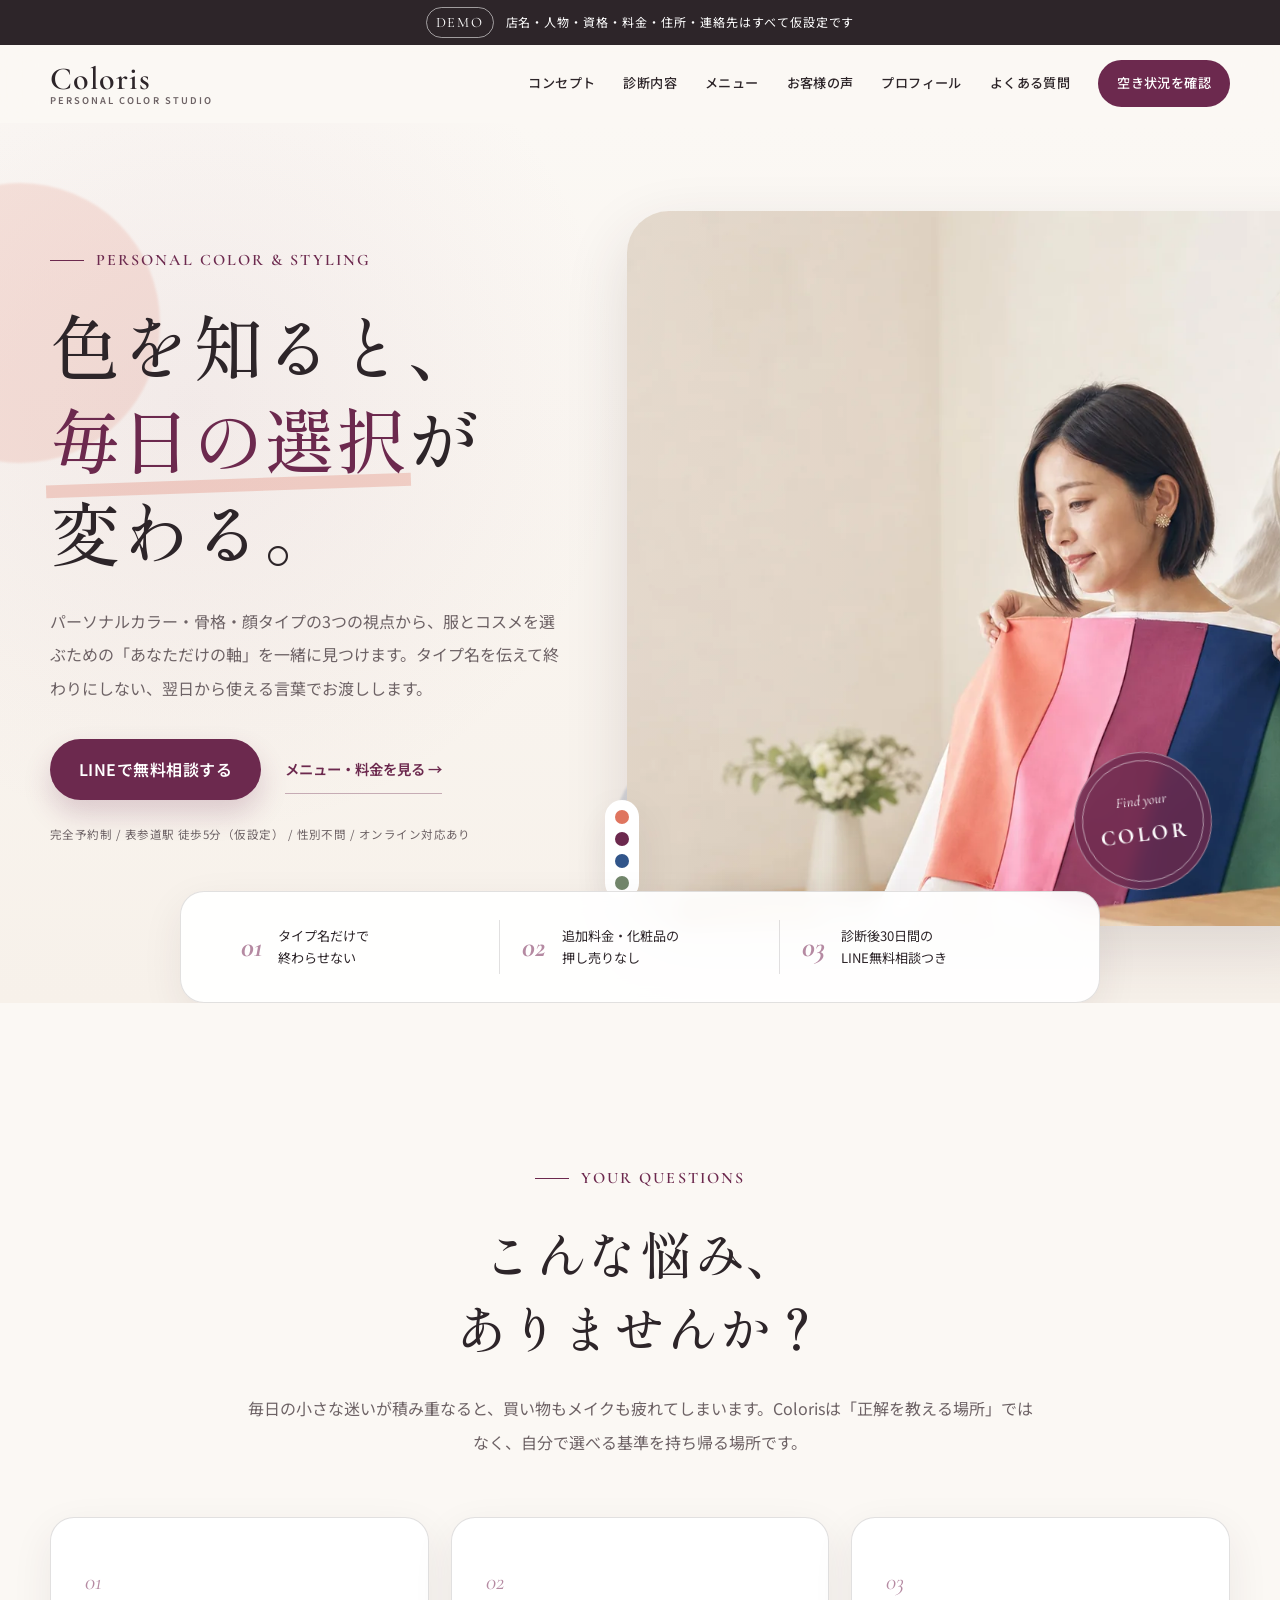
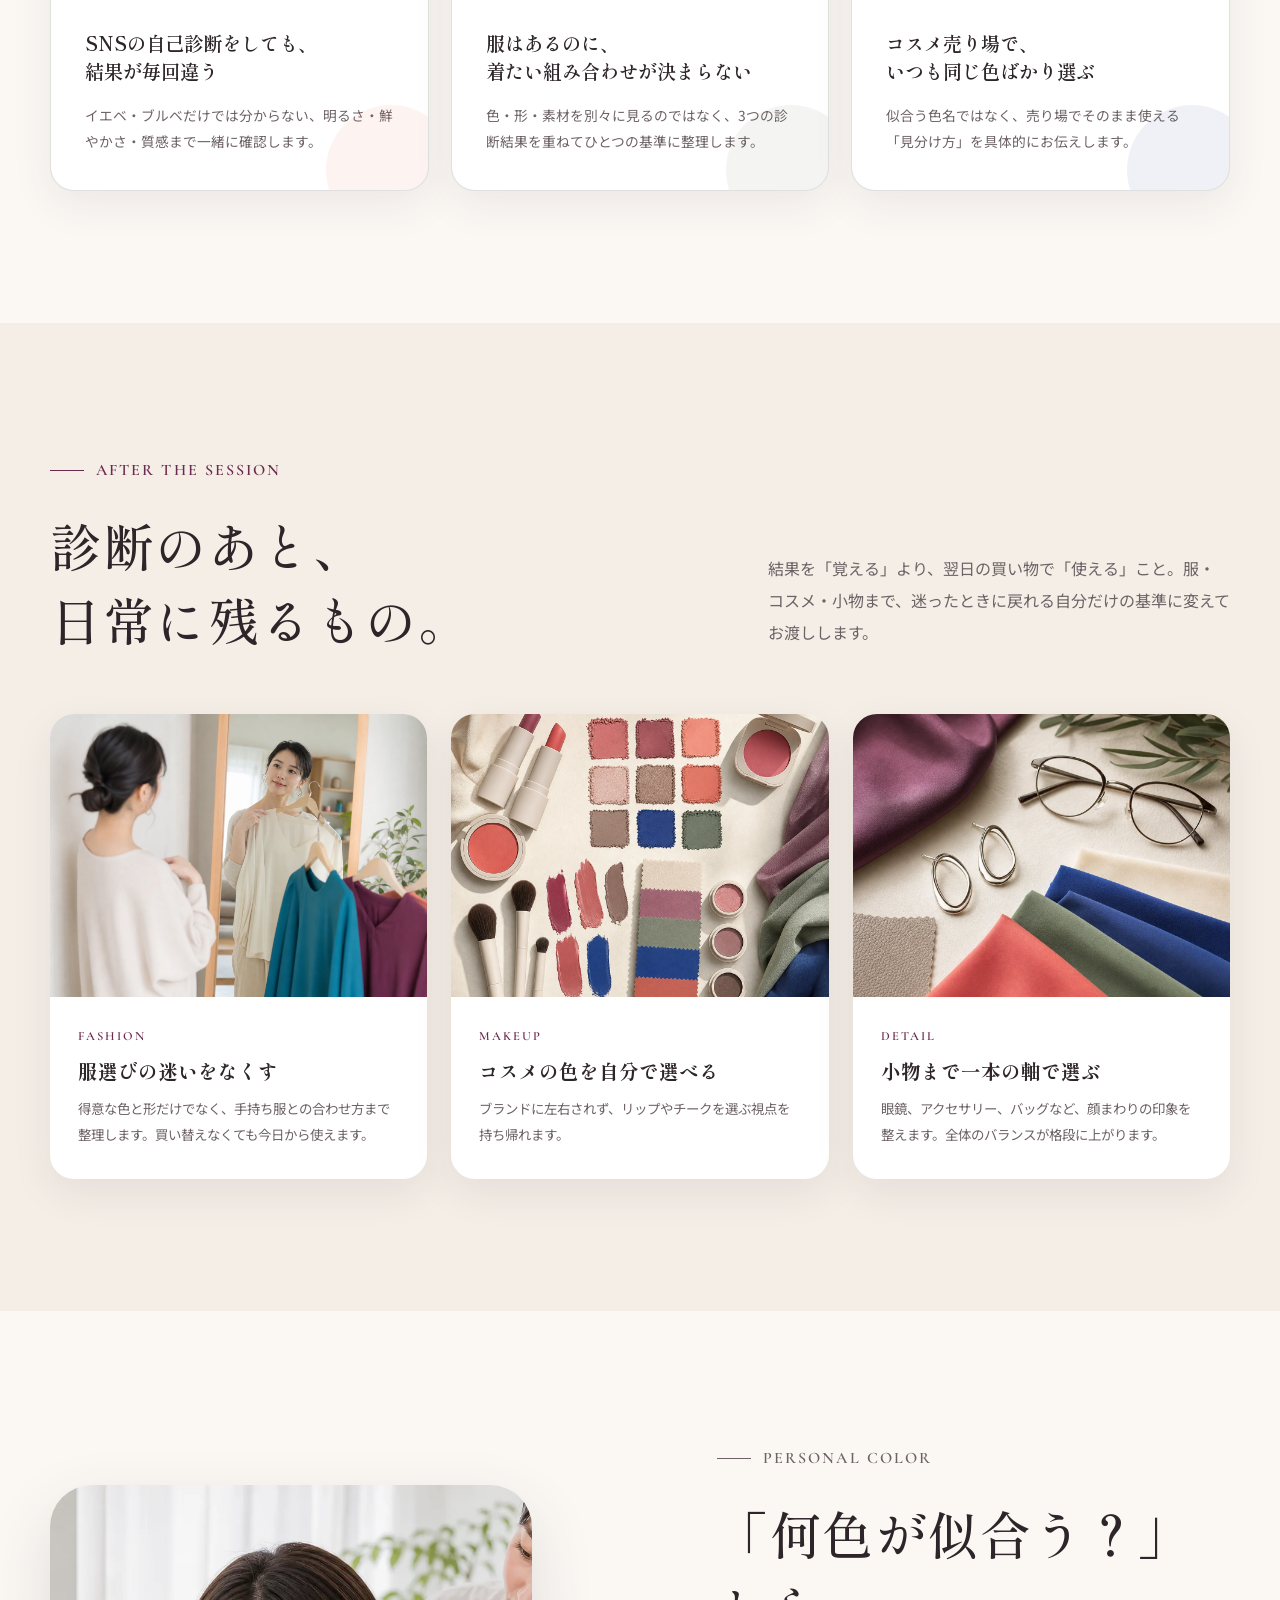
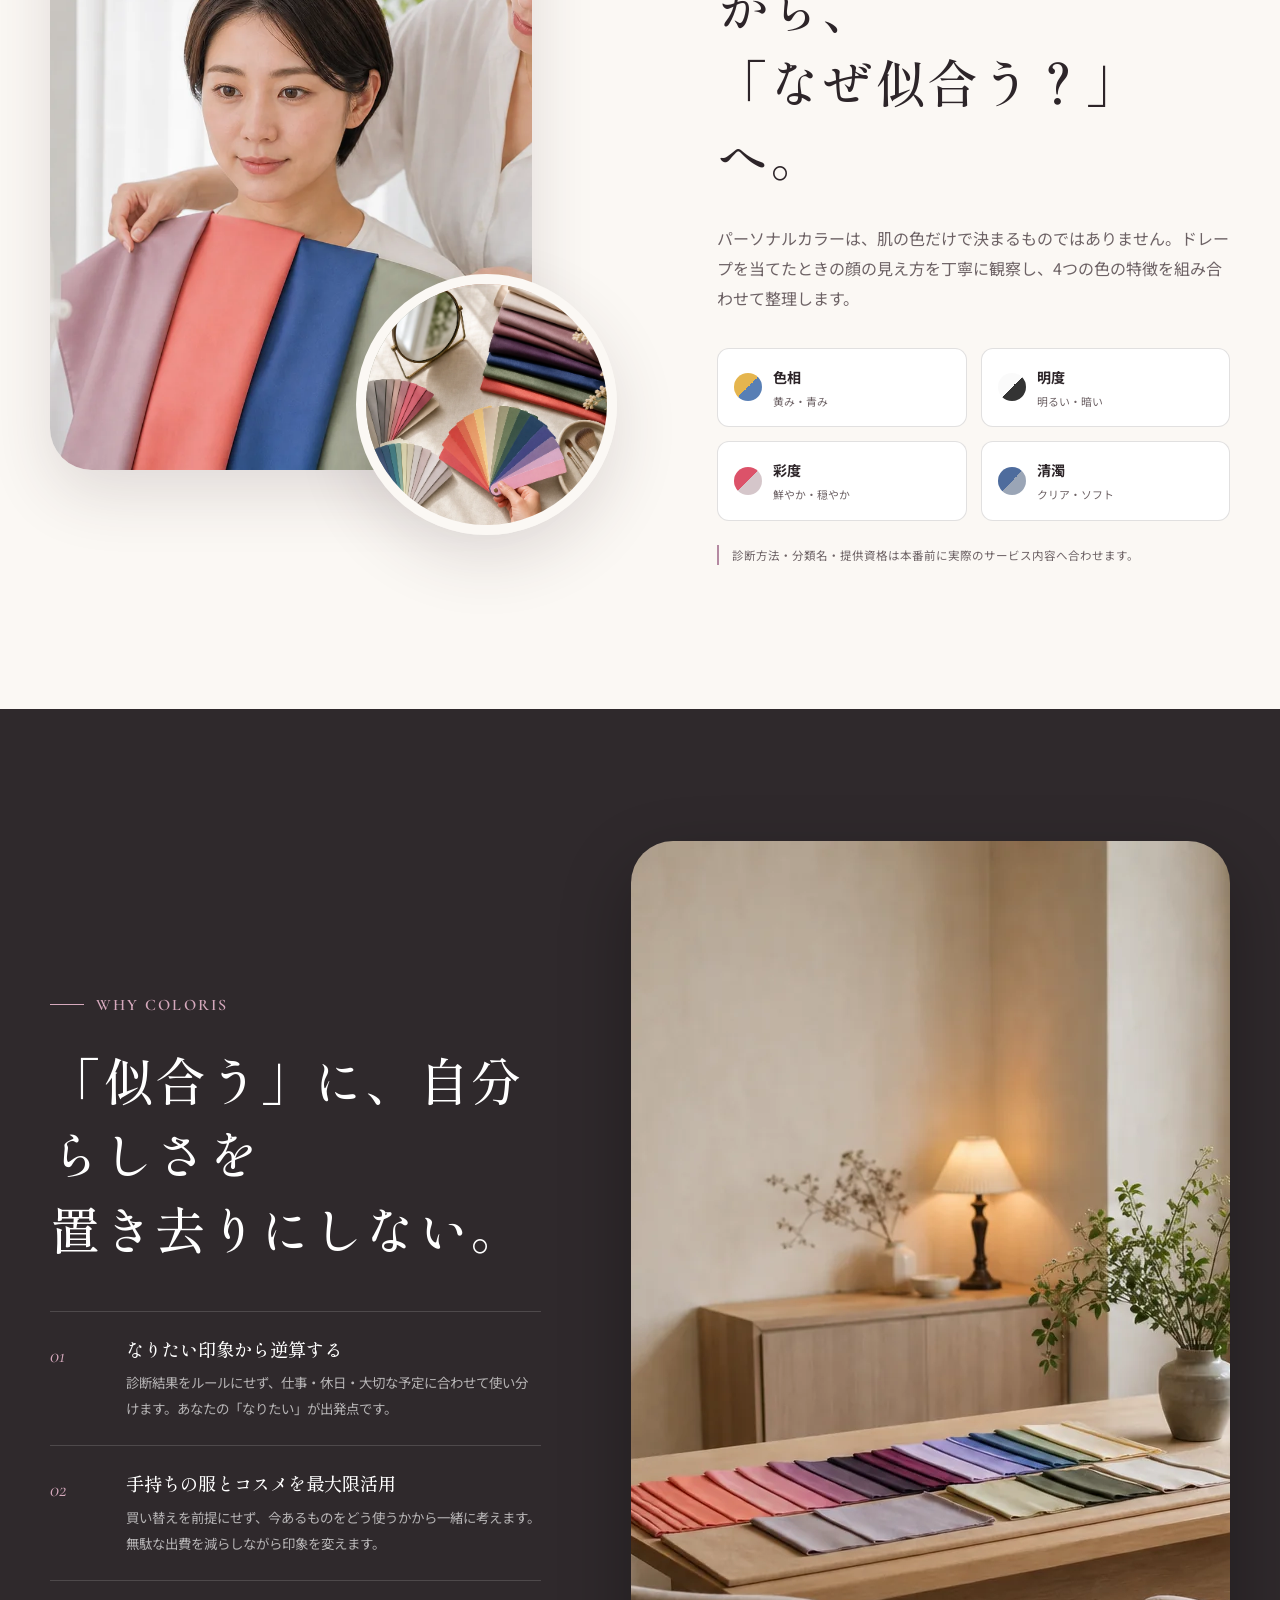
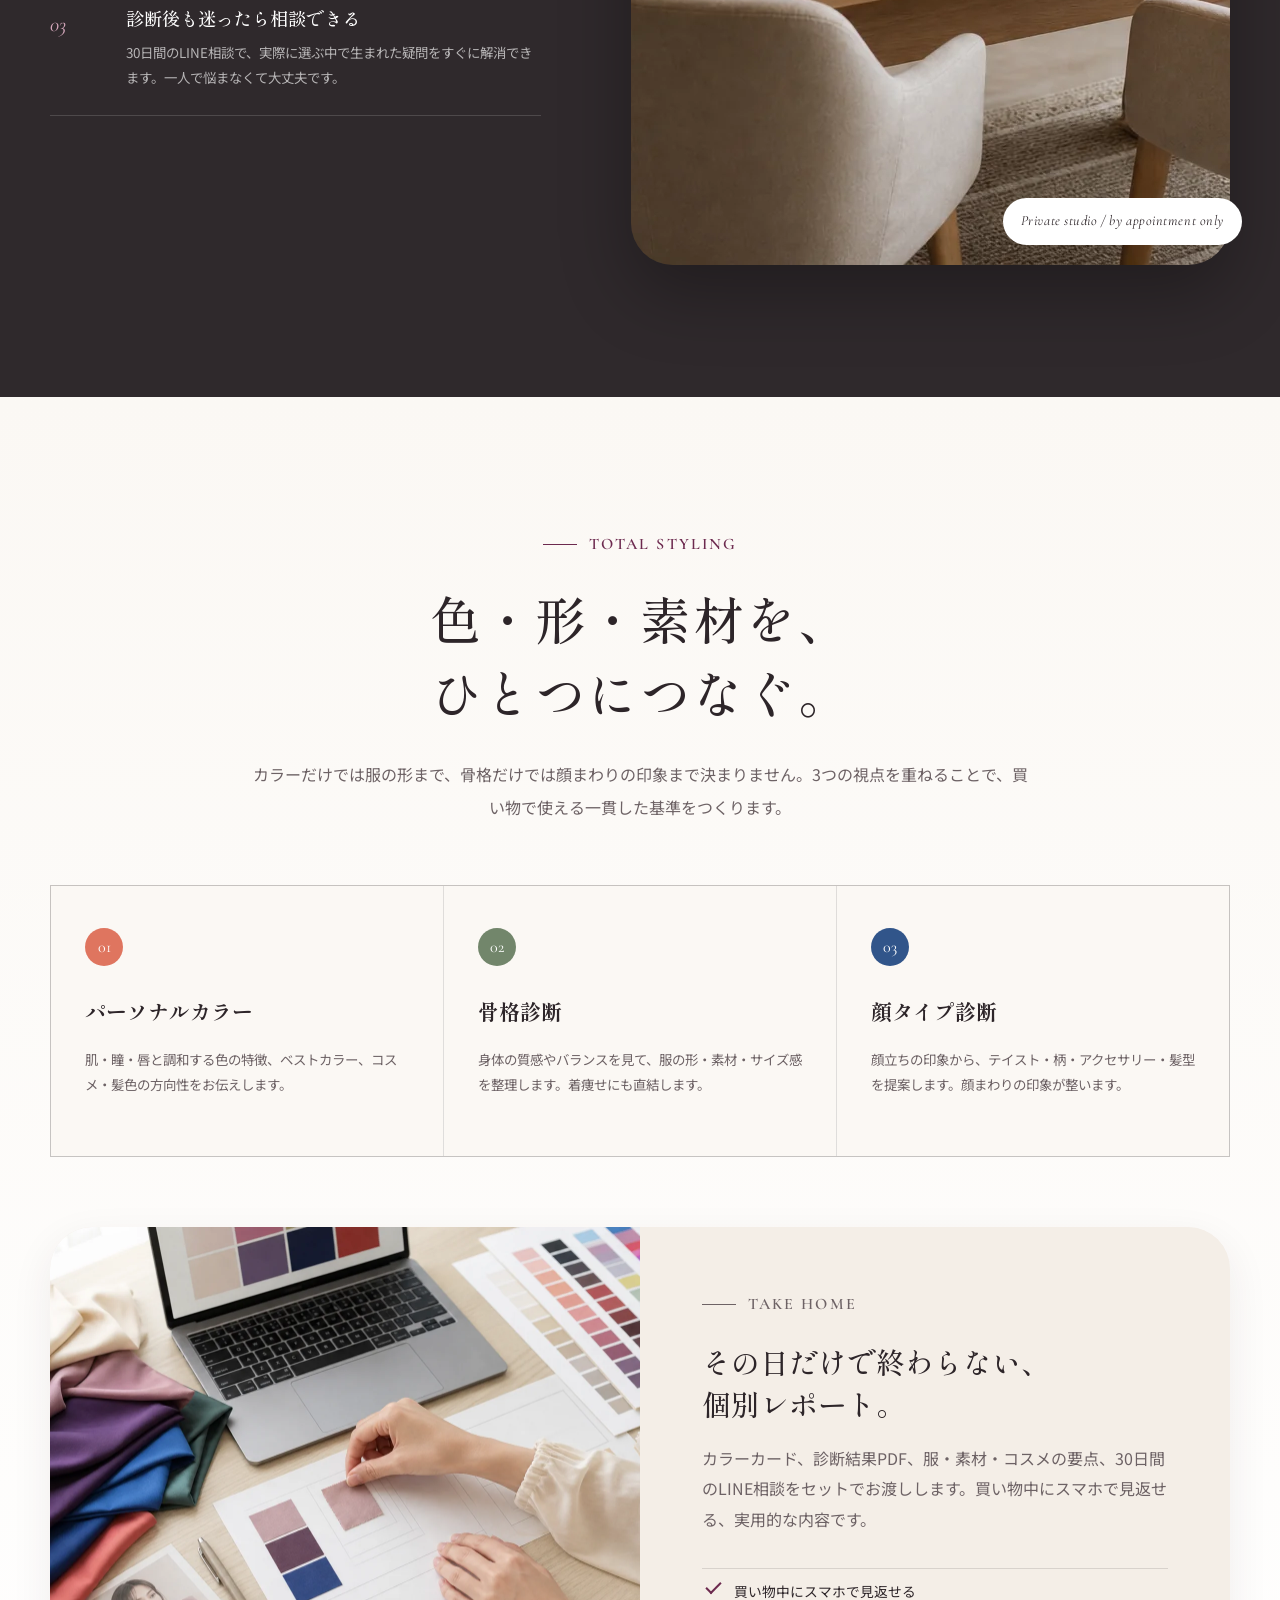
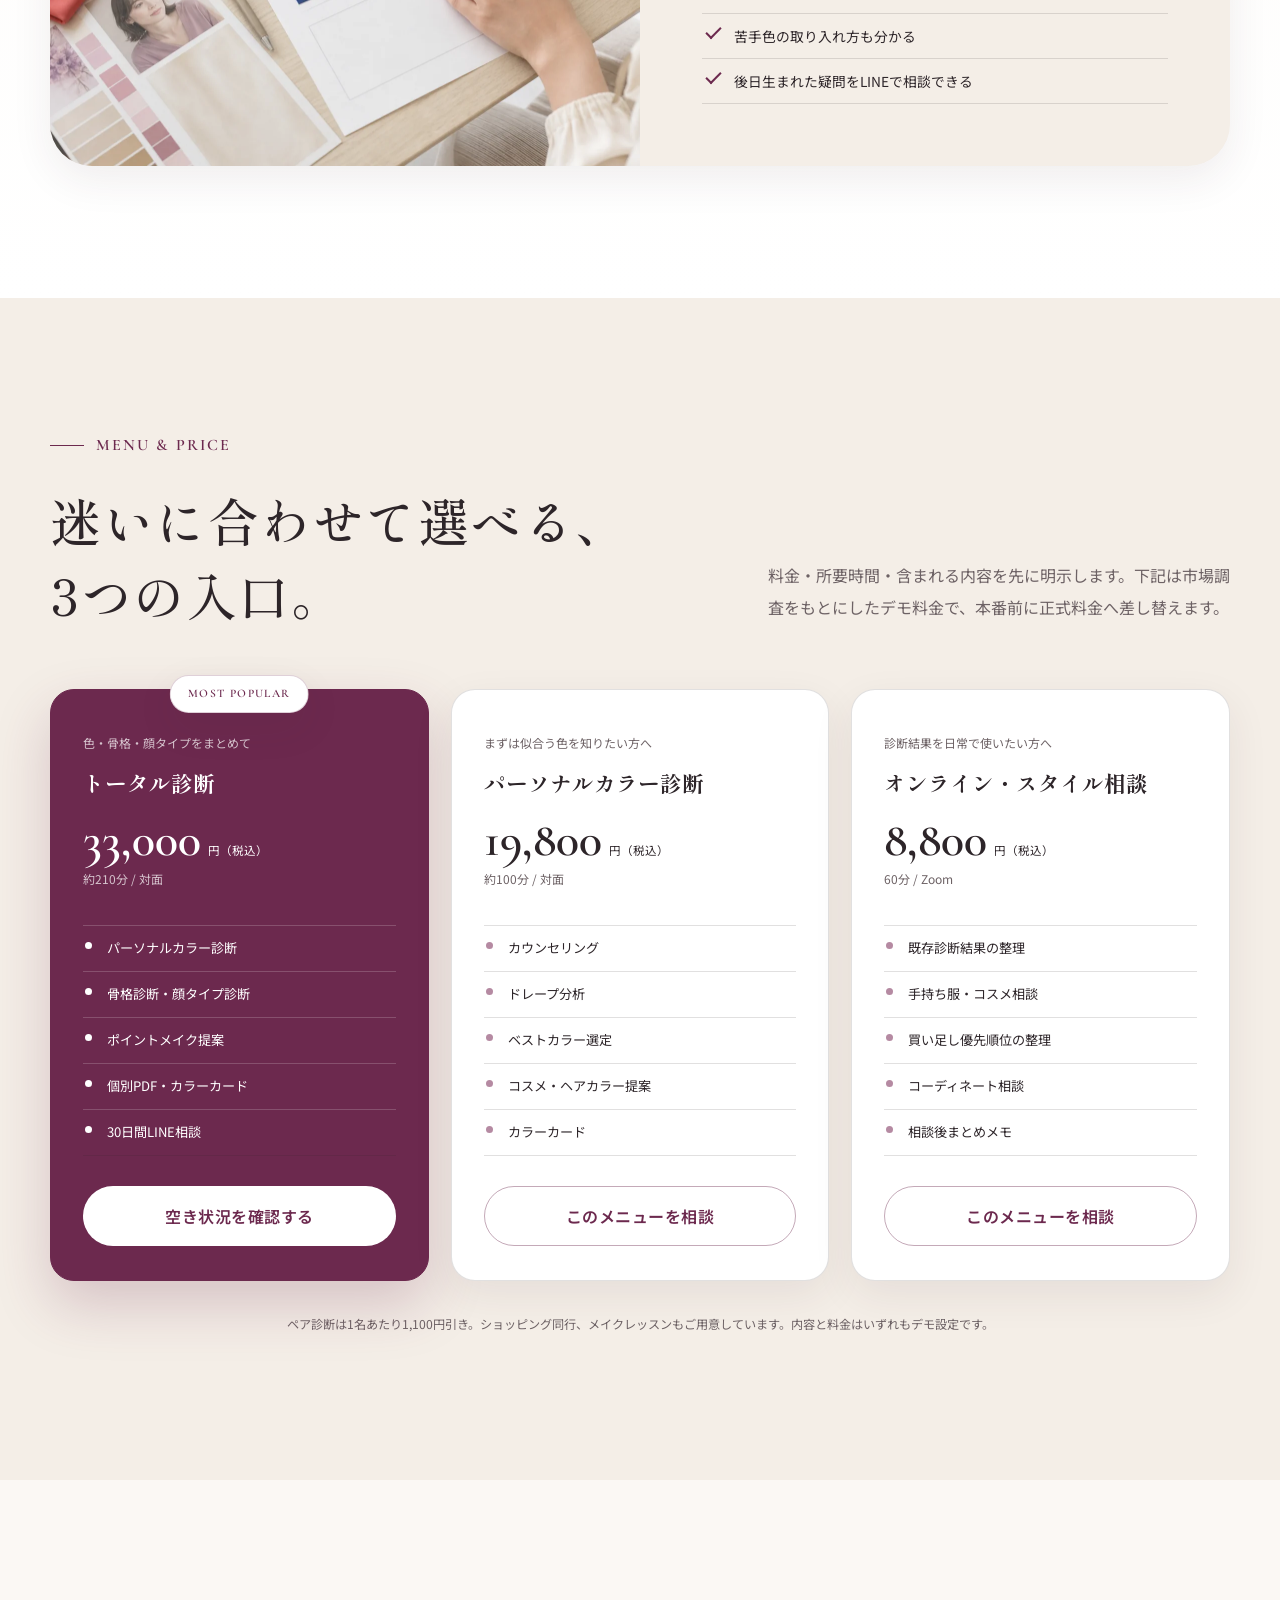
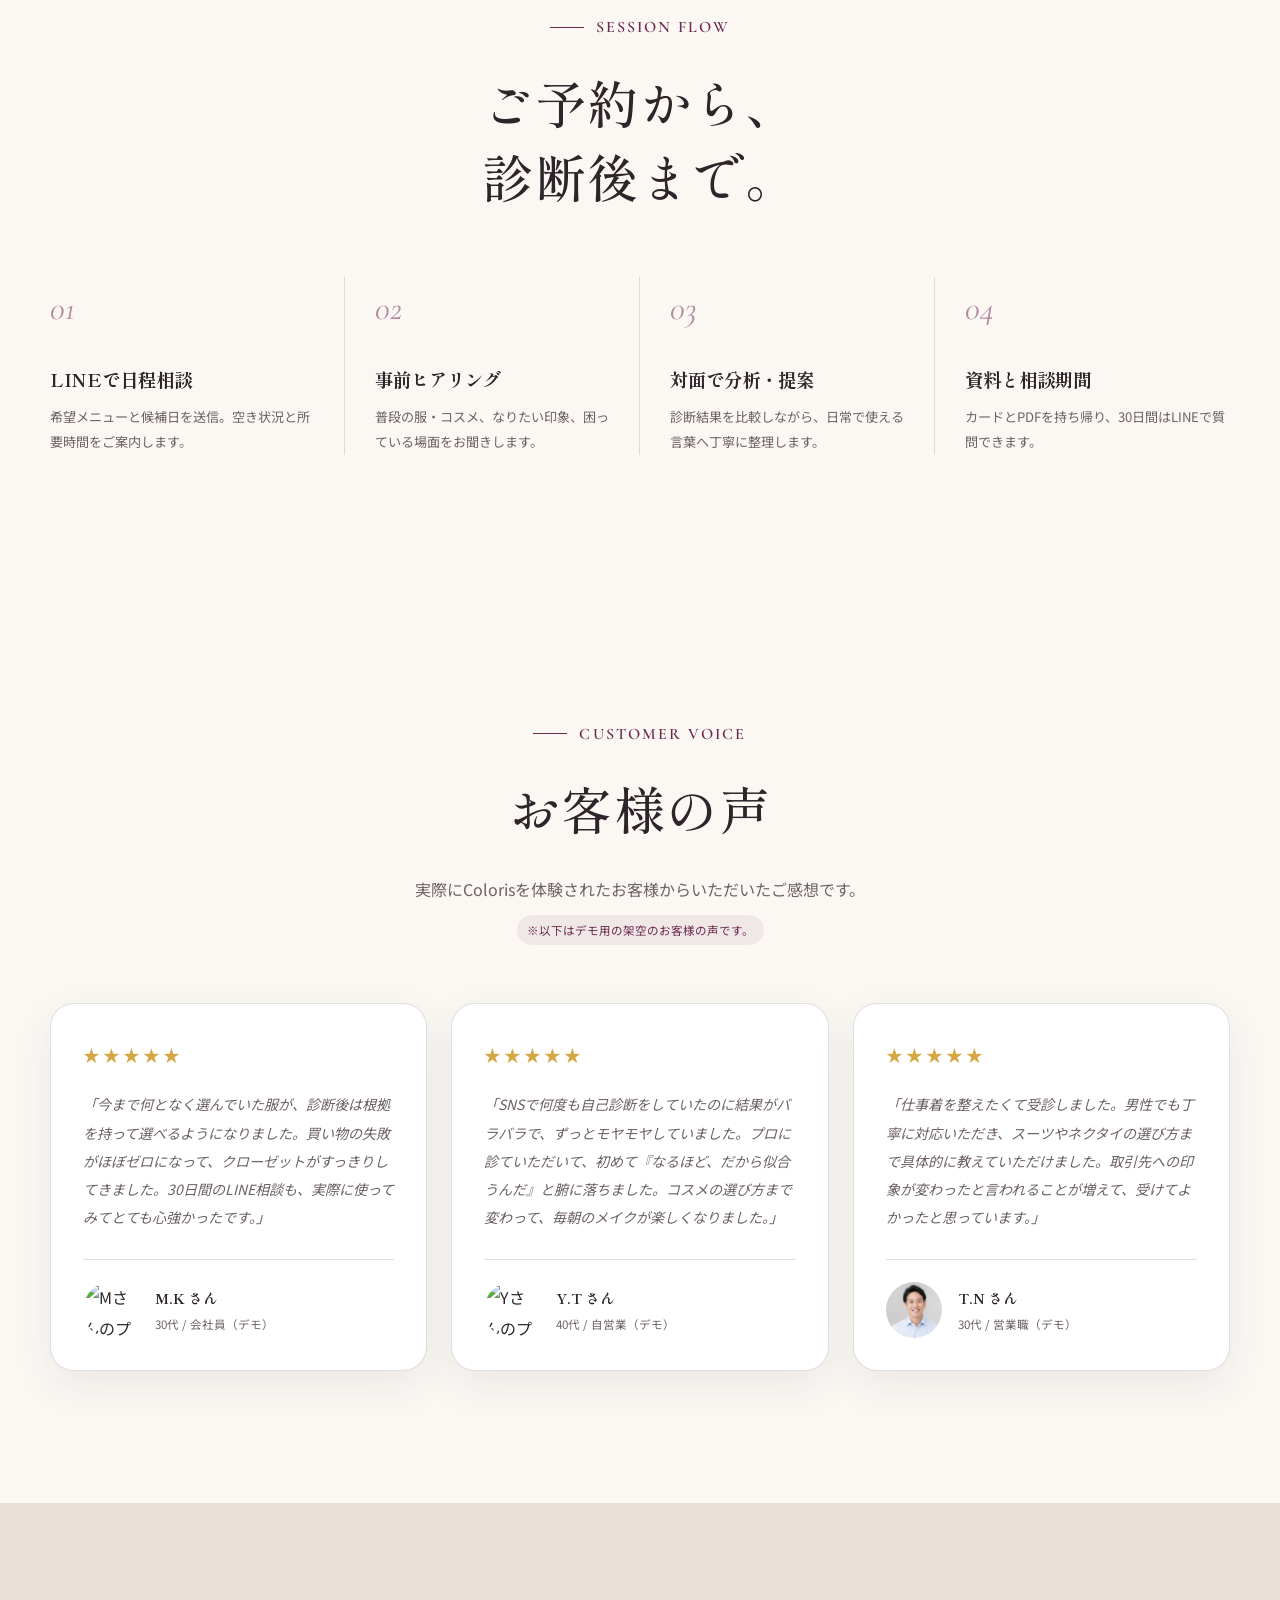
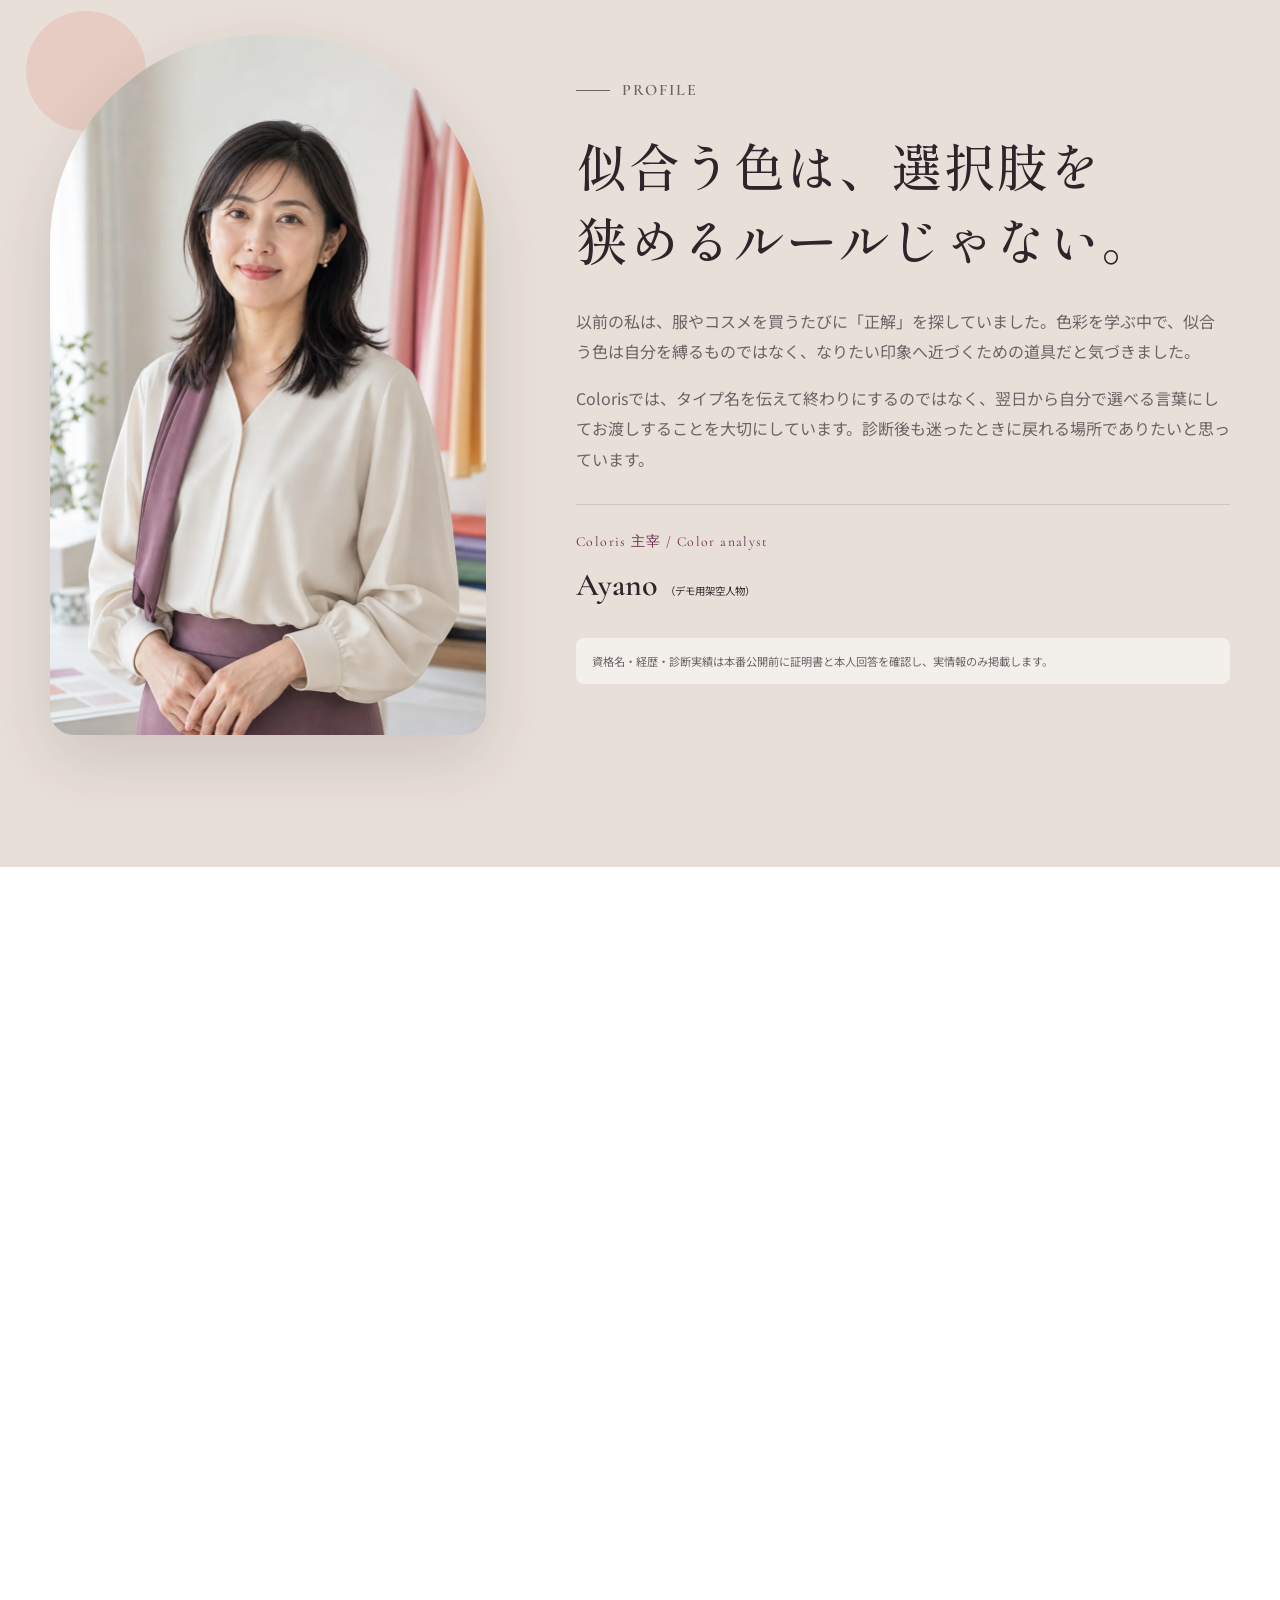
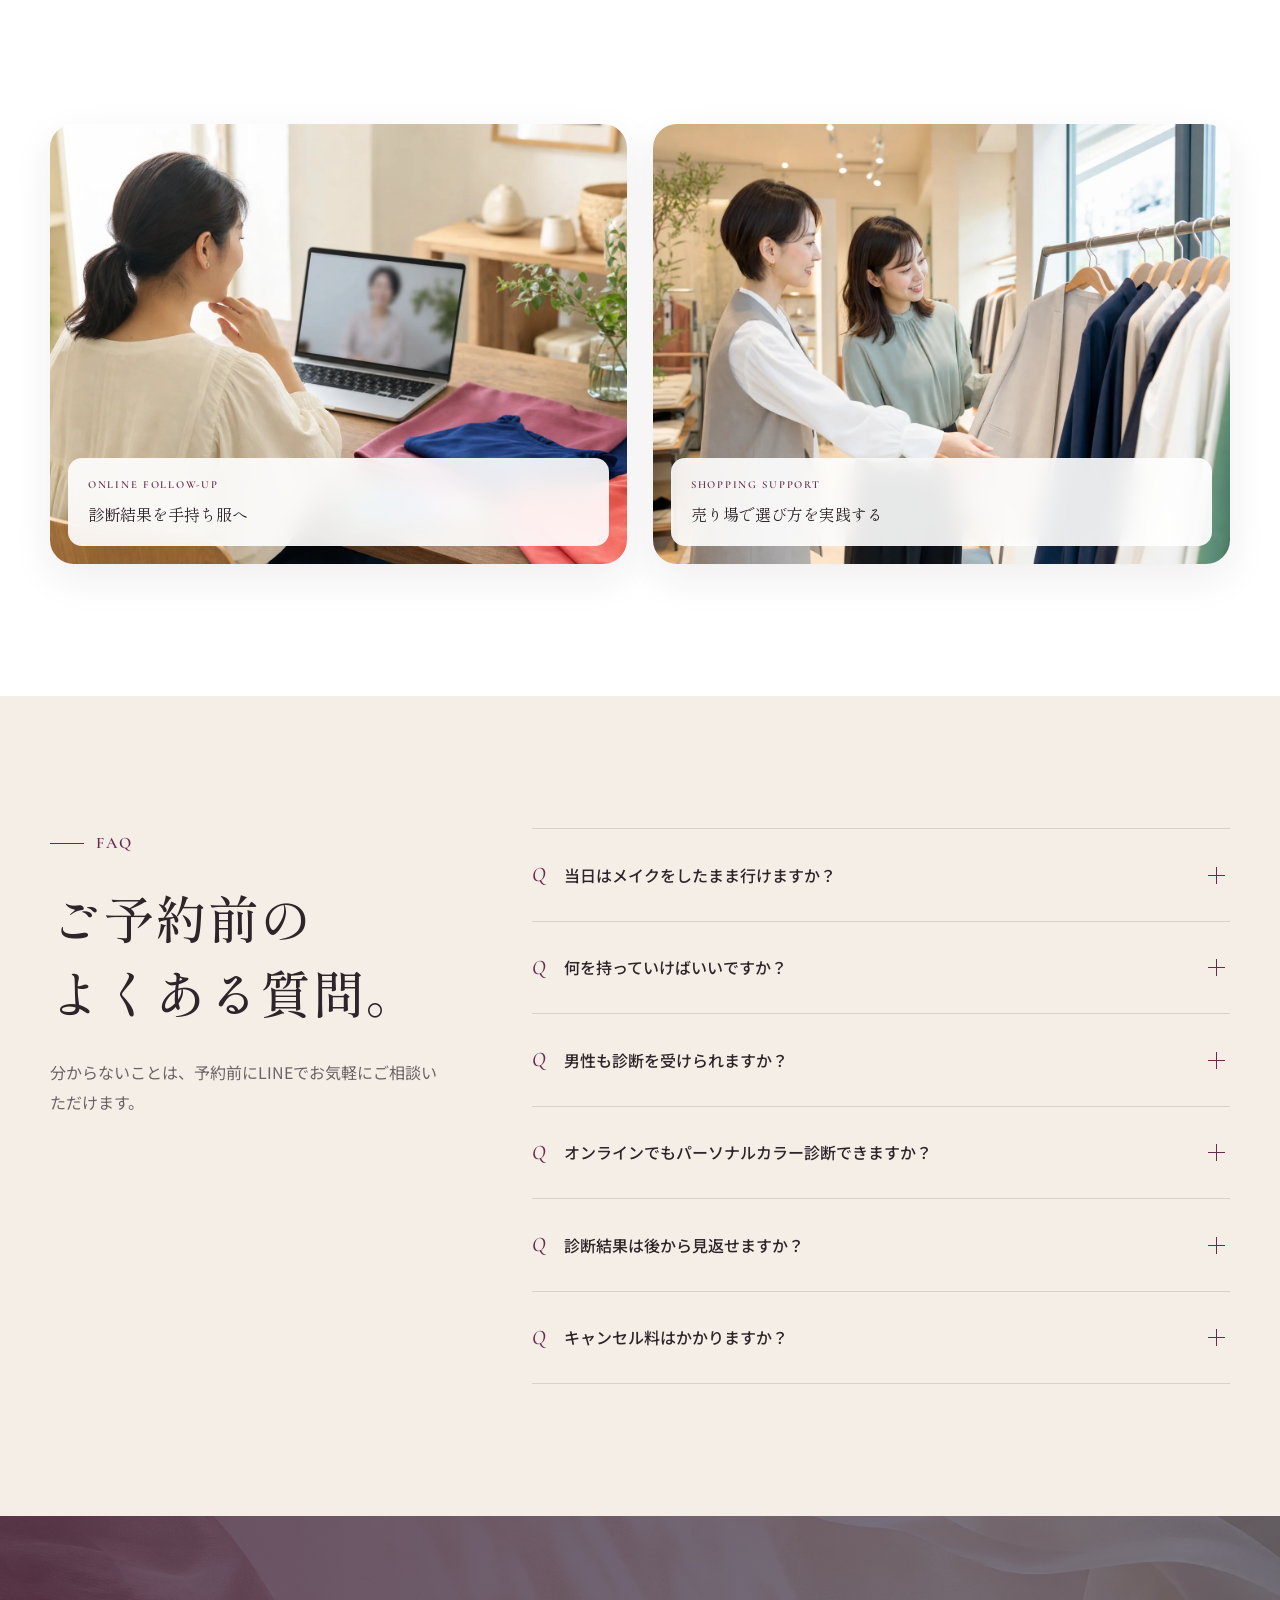
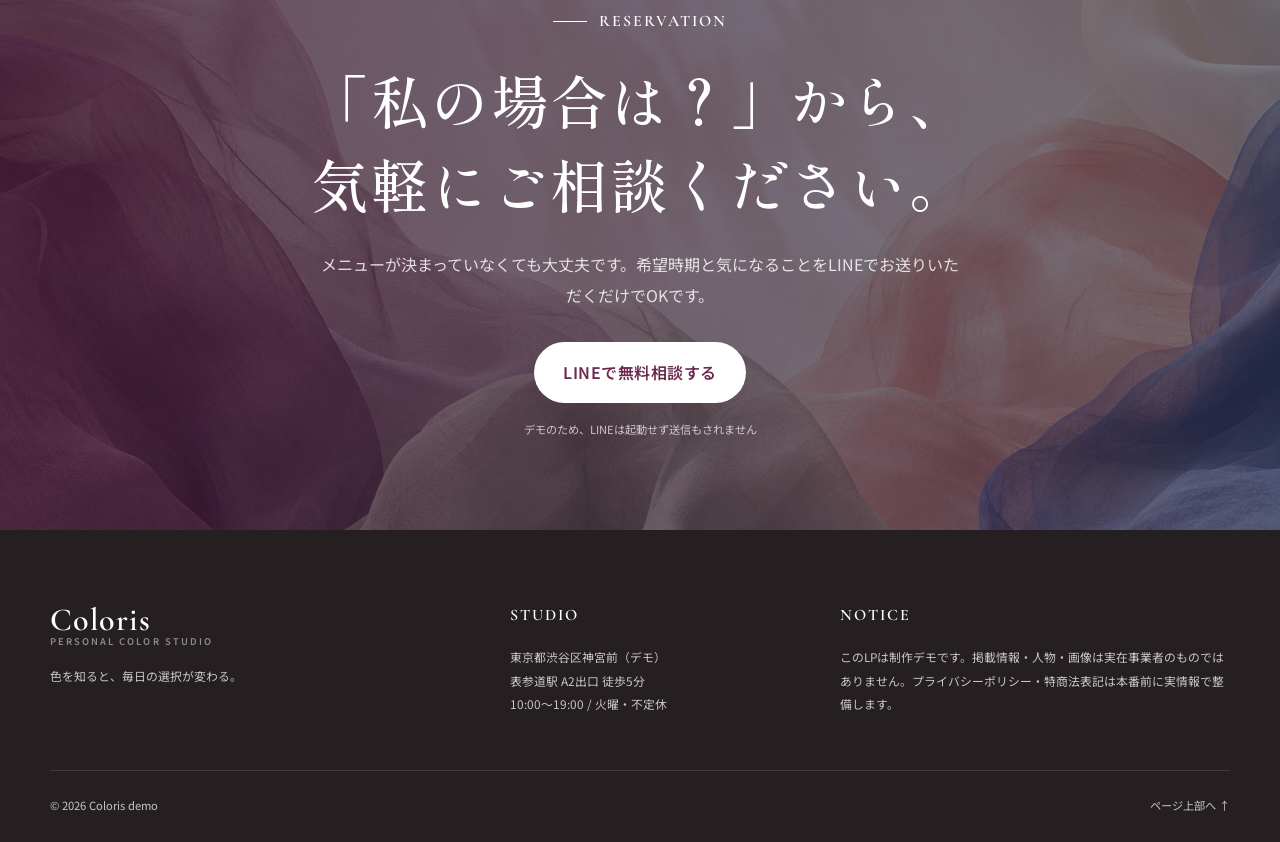
==== commit ece52411: "ポートフォリオ用ブラッシュアップ" ====
--- a/lp/index.html
+++ b/lp/index.html
@@ -156,7 +156,7 @@
       <div class="container reason-grid">
         <div class="reason-copy reveal">
           <p class="eyebrow"><span></span> Why Coloris</p>
-          <h2>「似合う」に、<br>自分らしさを<br>置き去りにしない。</h2>
+          <h2>「似合う」に、自分らしさを<br>置き去りにしない。</h2>
           <ol class="reason-list">
             <li><span>01</span><div><h3>なりたい印象から逆算する</h3><p>診断結果をルールにせず、仕事・休日・大切な予定に合わせて使い分けます。あなたの「なりたい」が出発点です。</p></div></li>
             <li><span>02</span><div><h3>手持ちの服とコスメを最大限活用</h3><p>買い替えを前提にせず、今あるものをどう使うかから一緒に考えます。無駄な出費を減らしながら印象を変えます。</p></div></li>
@@ -321,7 +321,7 @@
         <div class="profile-photo reveal"><img src="assets/images/analyst-portrait-demo.webp" width="1122" height="1402" loading="lazy" alt="Coloris担当者のデモ用ポートレート"></div>
         <div class="profile-copy reveal delay-1">
           <p class="eyebrow"><span></span> Profile</p>
-          <h2>似合う色は、<br>選択肢を狭める<br>ルールじゃない。</h2>
+          <h2>似合う色は、選択肢を<br>狭めるルールじゃない。</h2>
           <p>以前の私は、服やコスメを買うたびに「正解」を探していました。色彩を学ぶ中で、似合う色は自分を縛るものではなく、なりたい印象へ近づくための道具だと気づきました。</p>
           <p>Colorisでは、タイプ名を伝えて終わりにするのではなく、翌日から自分で選べる言葉にしてお渡しすることを大切にしています。診断後も迷ったときに戻れる場所でありたいと思っています。</p>
           <div class="profile-name"><span>Coloris 主宰 / Color analyst</span><strong>Ayano <small>（デモ用架空人物）</small></strong></div>
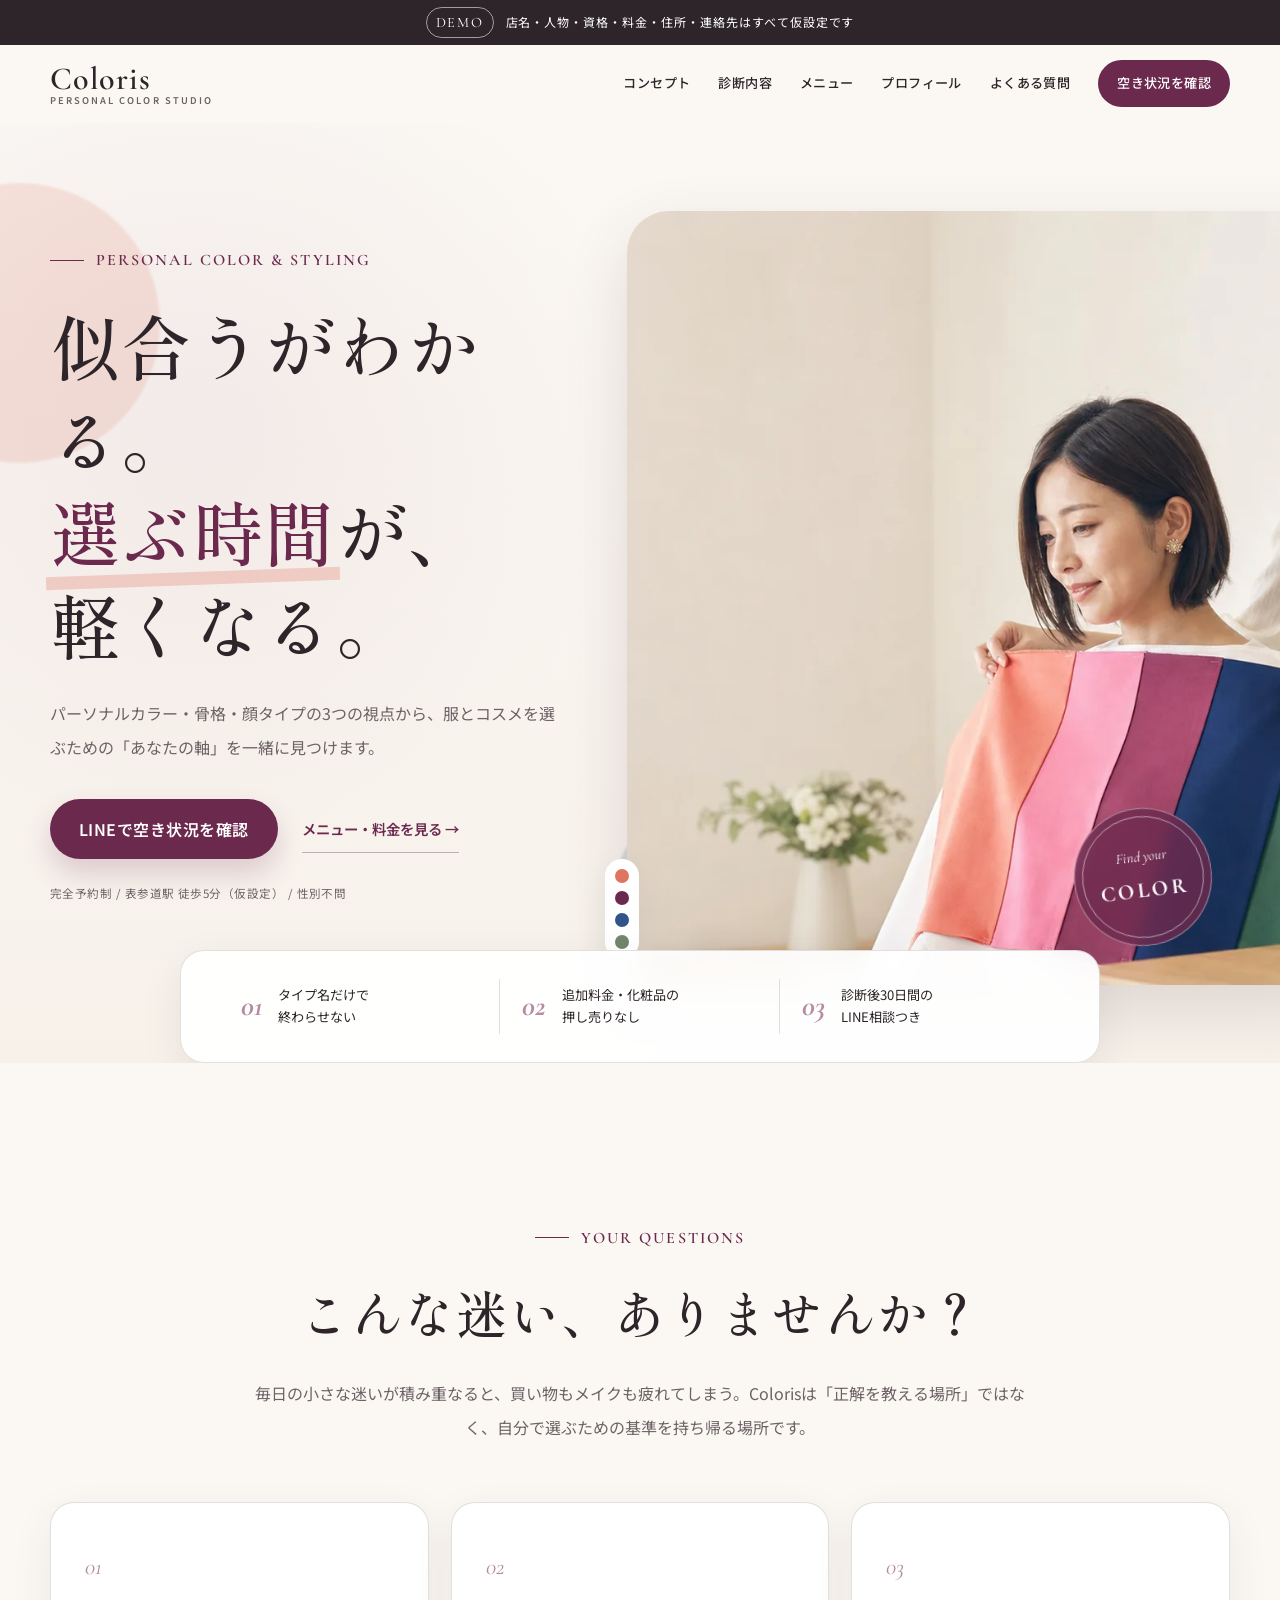
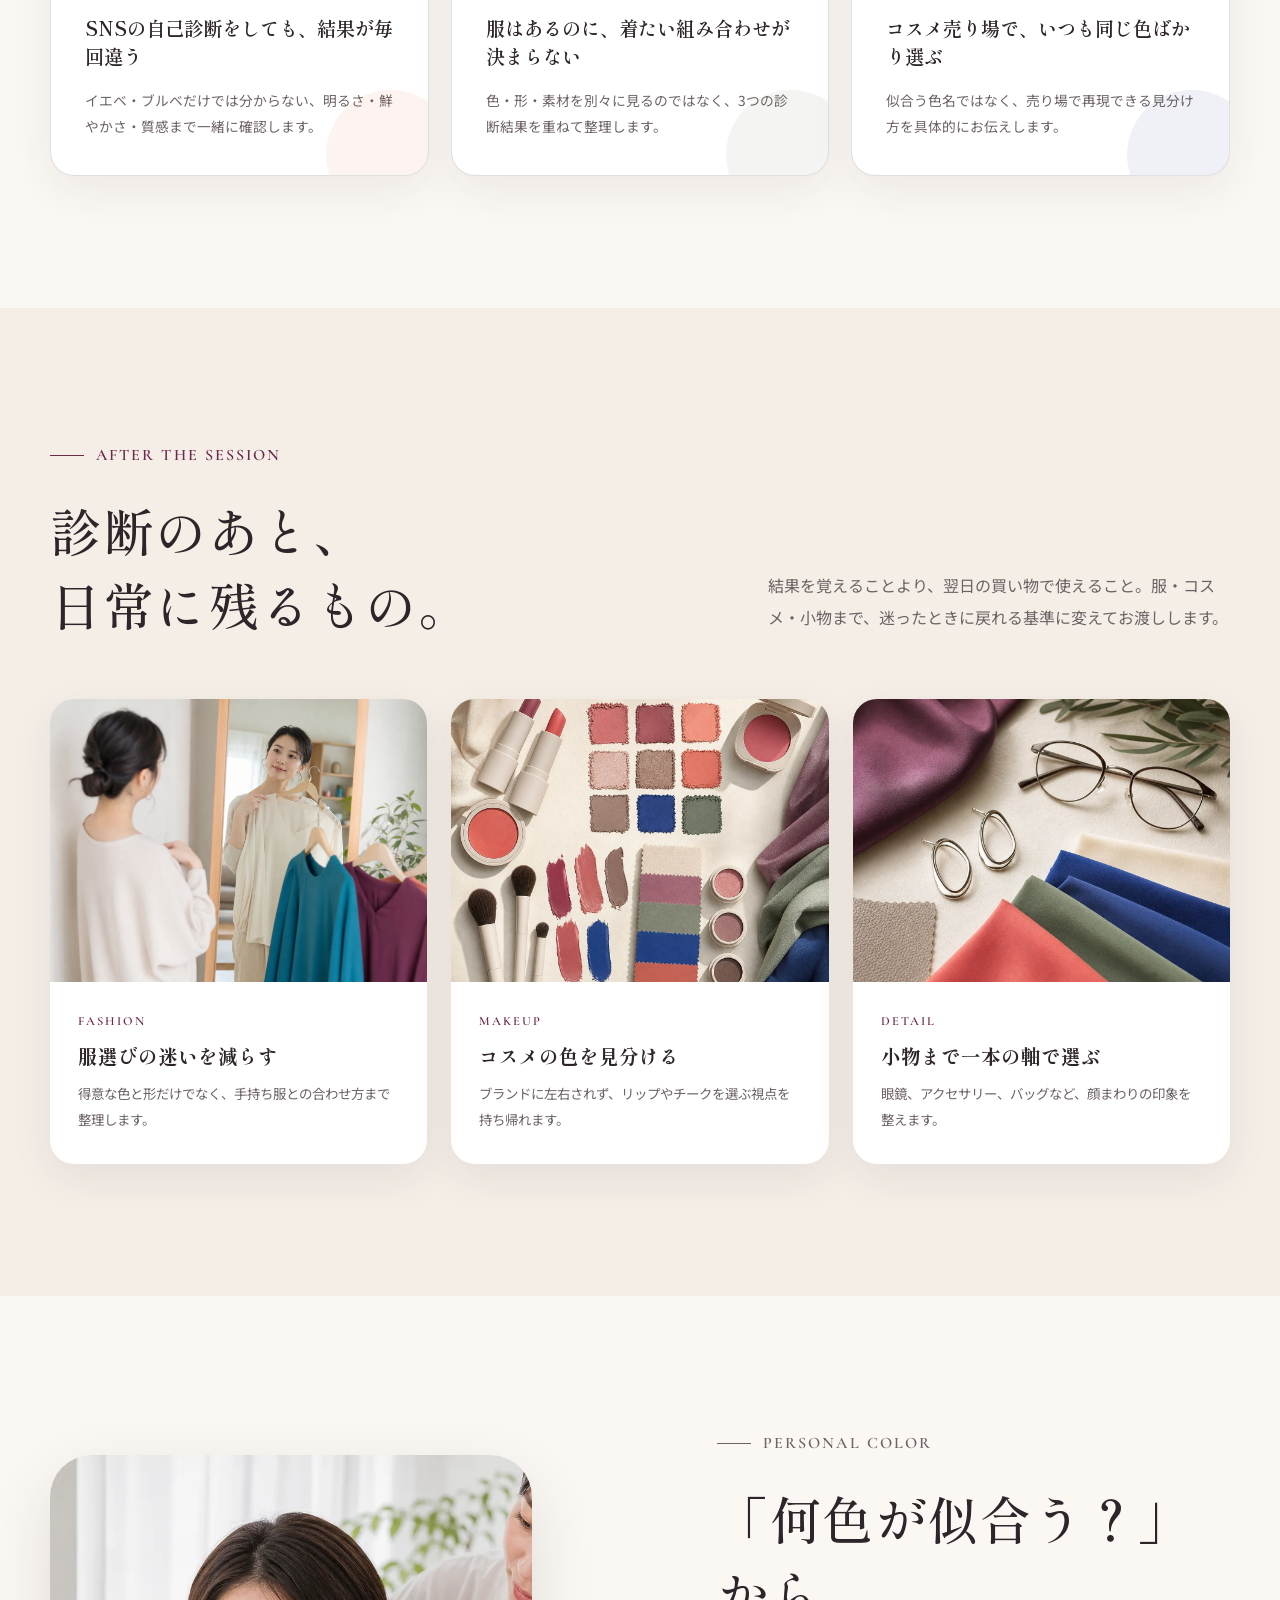
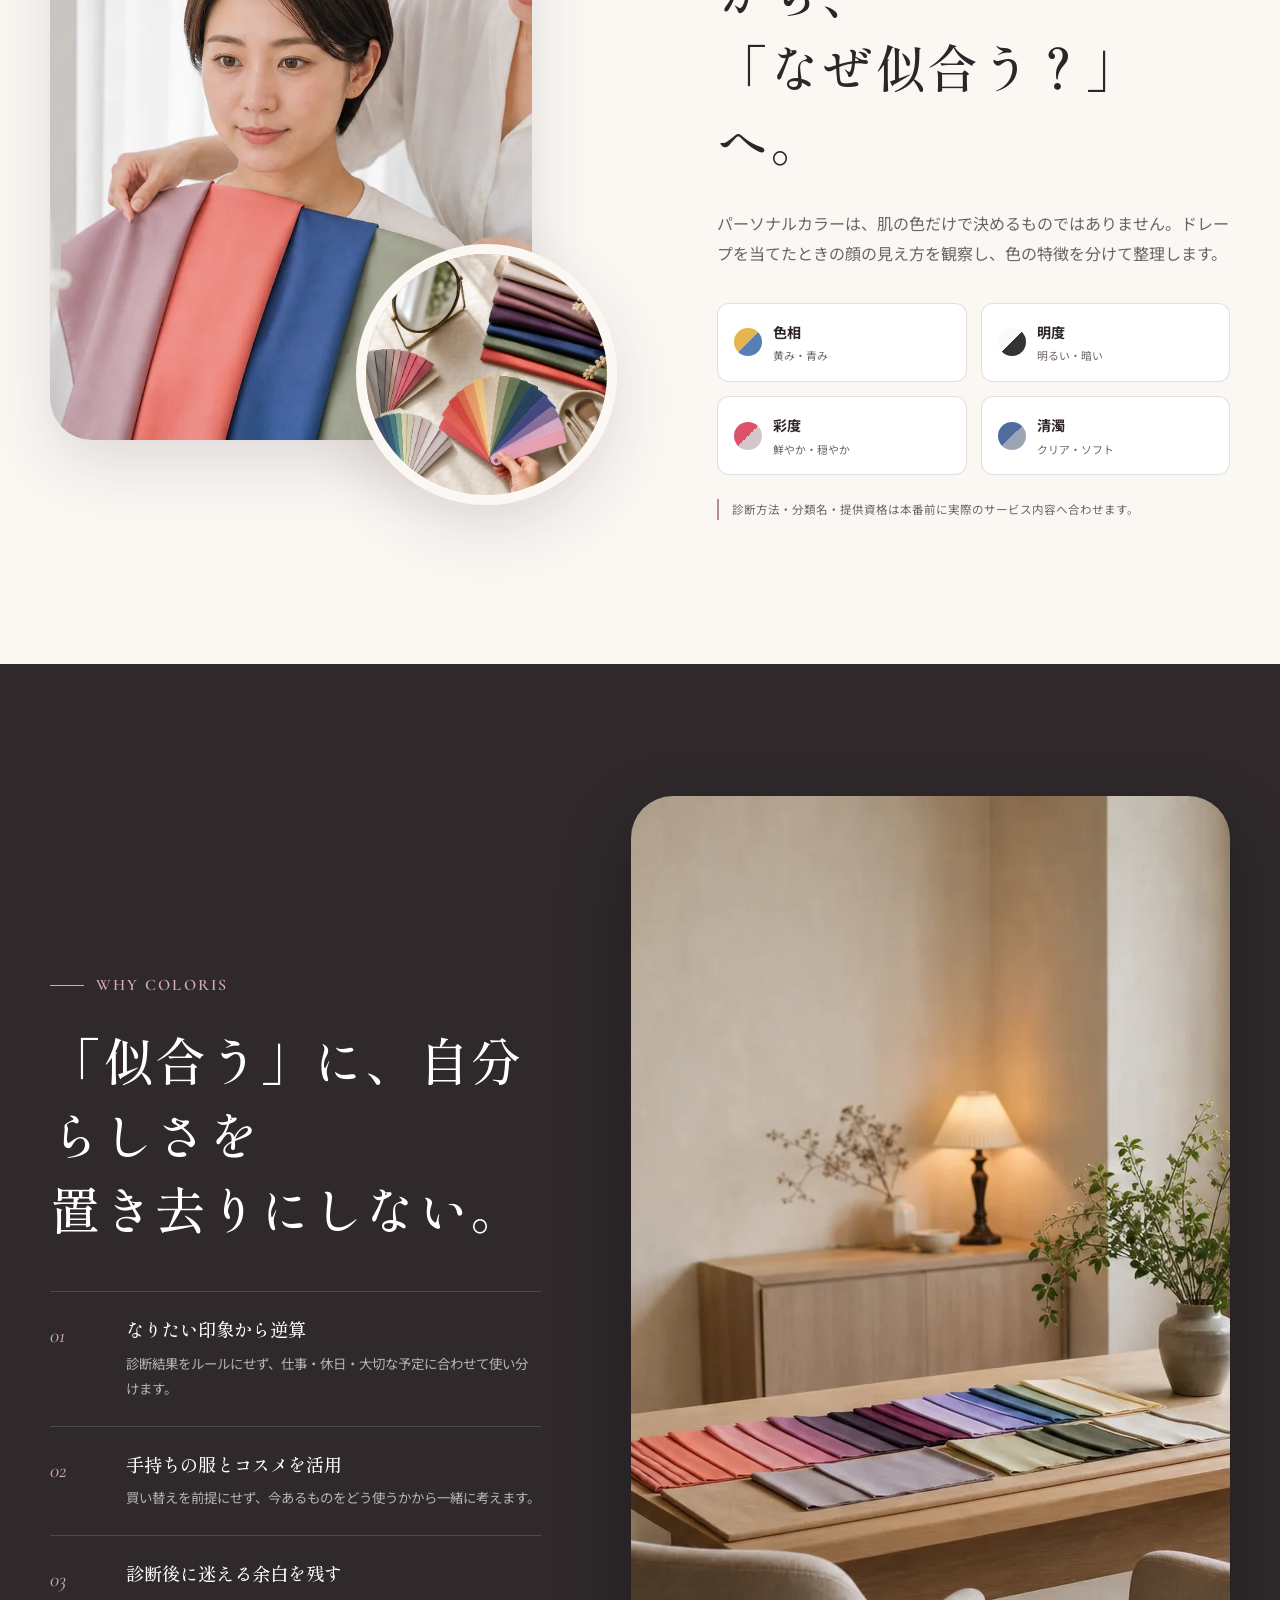
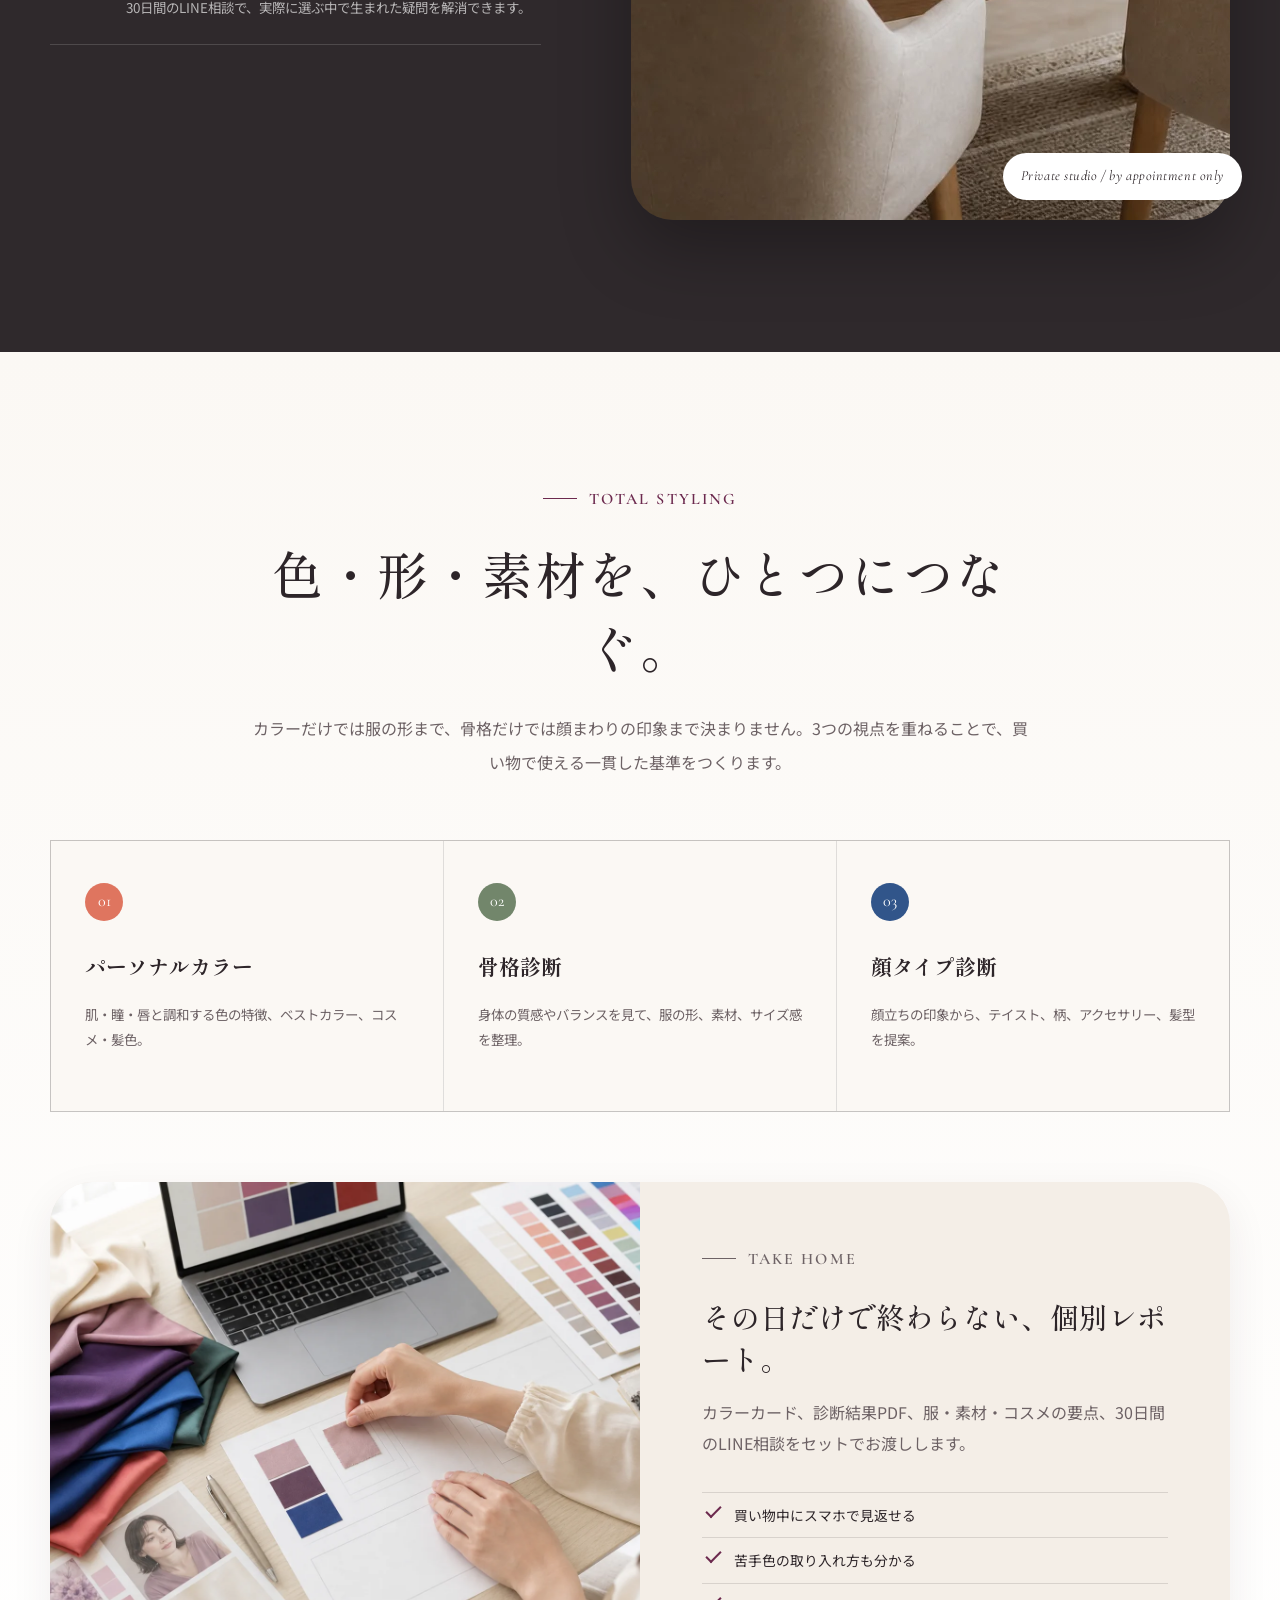
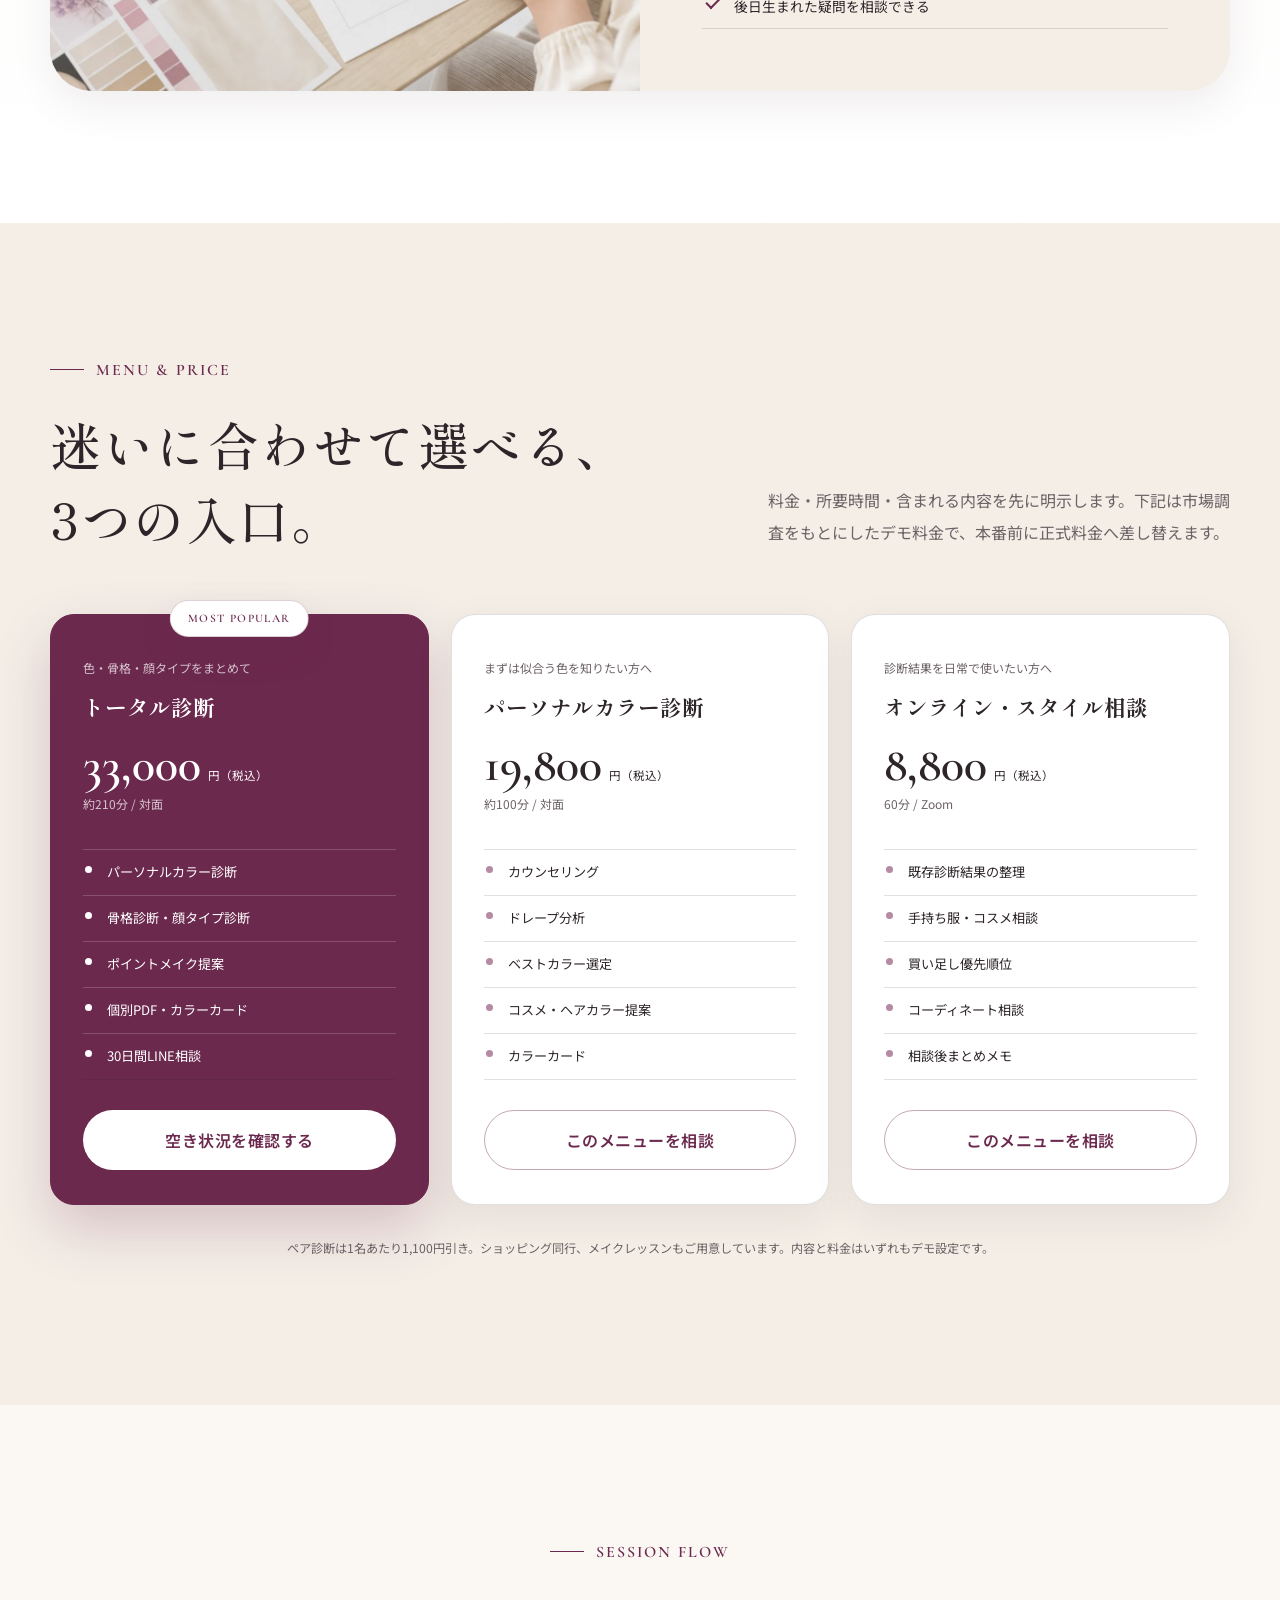
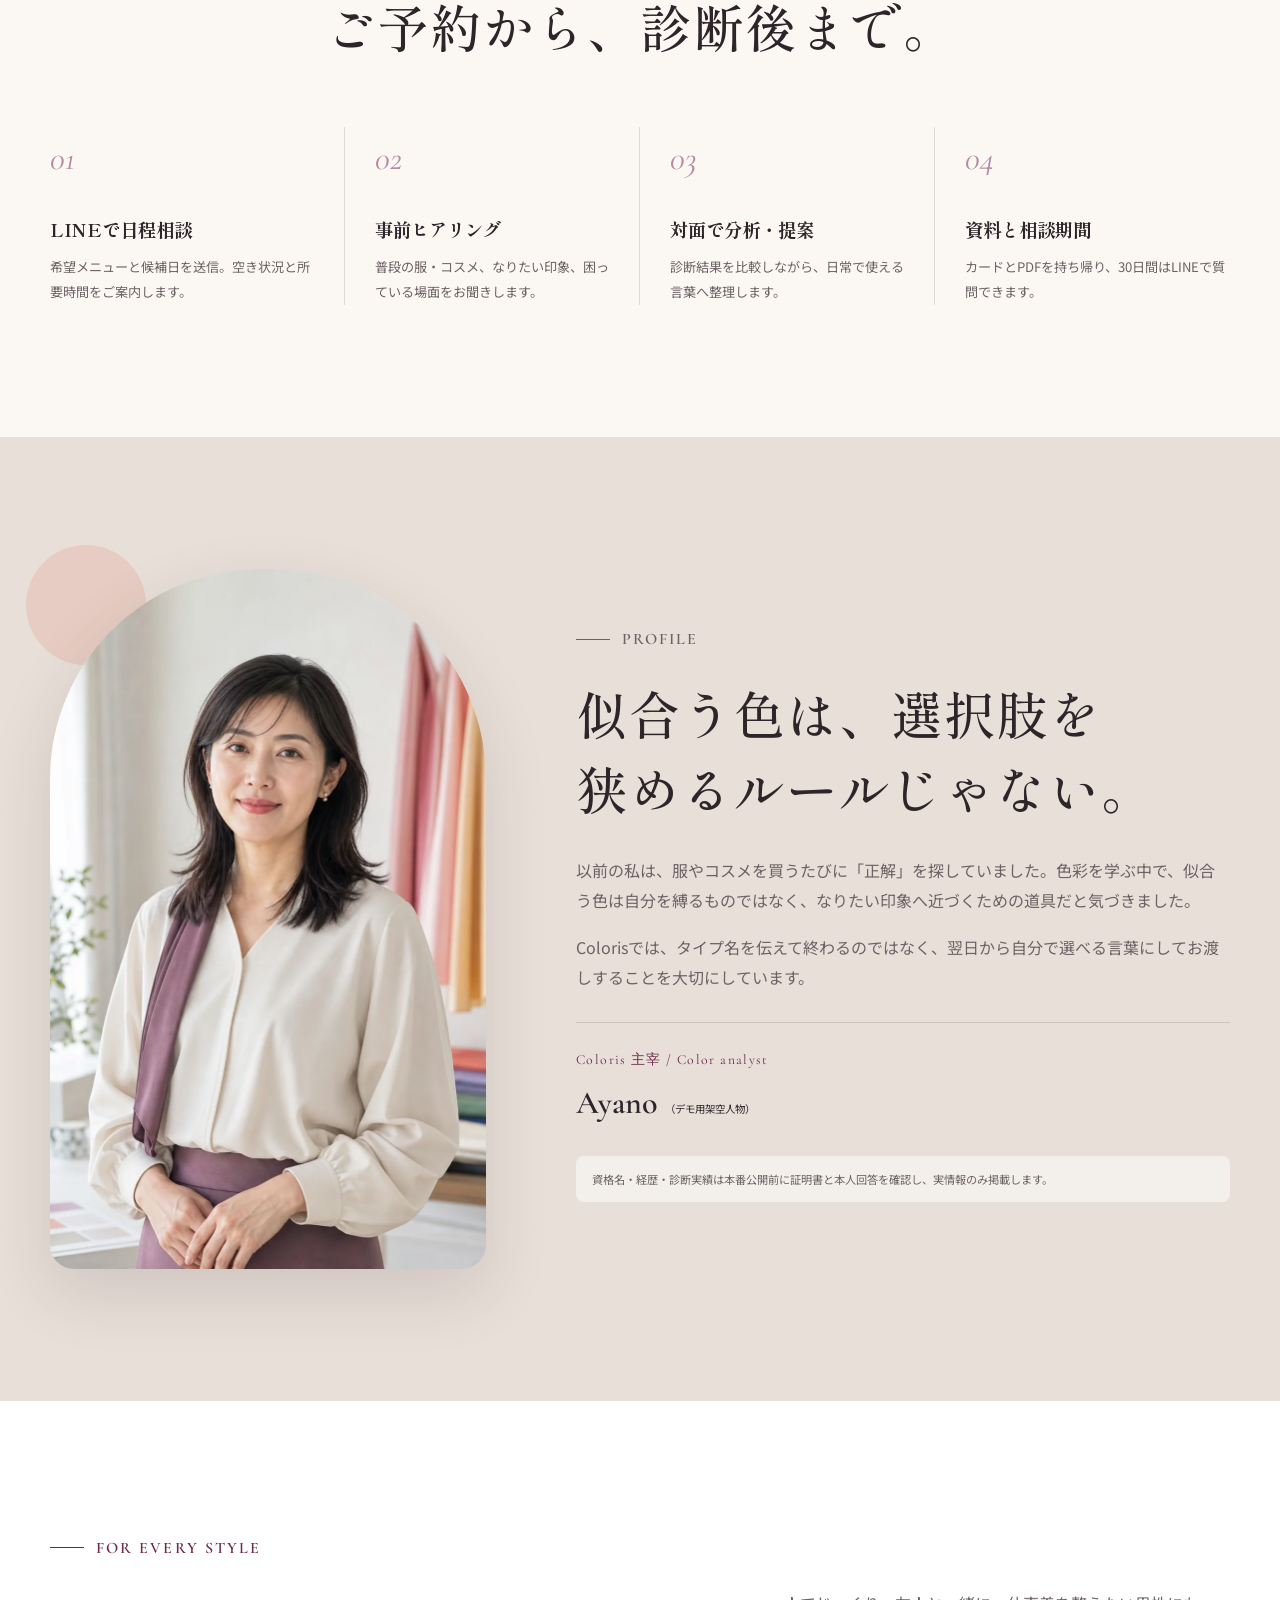
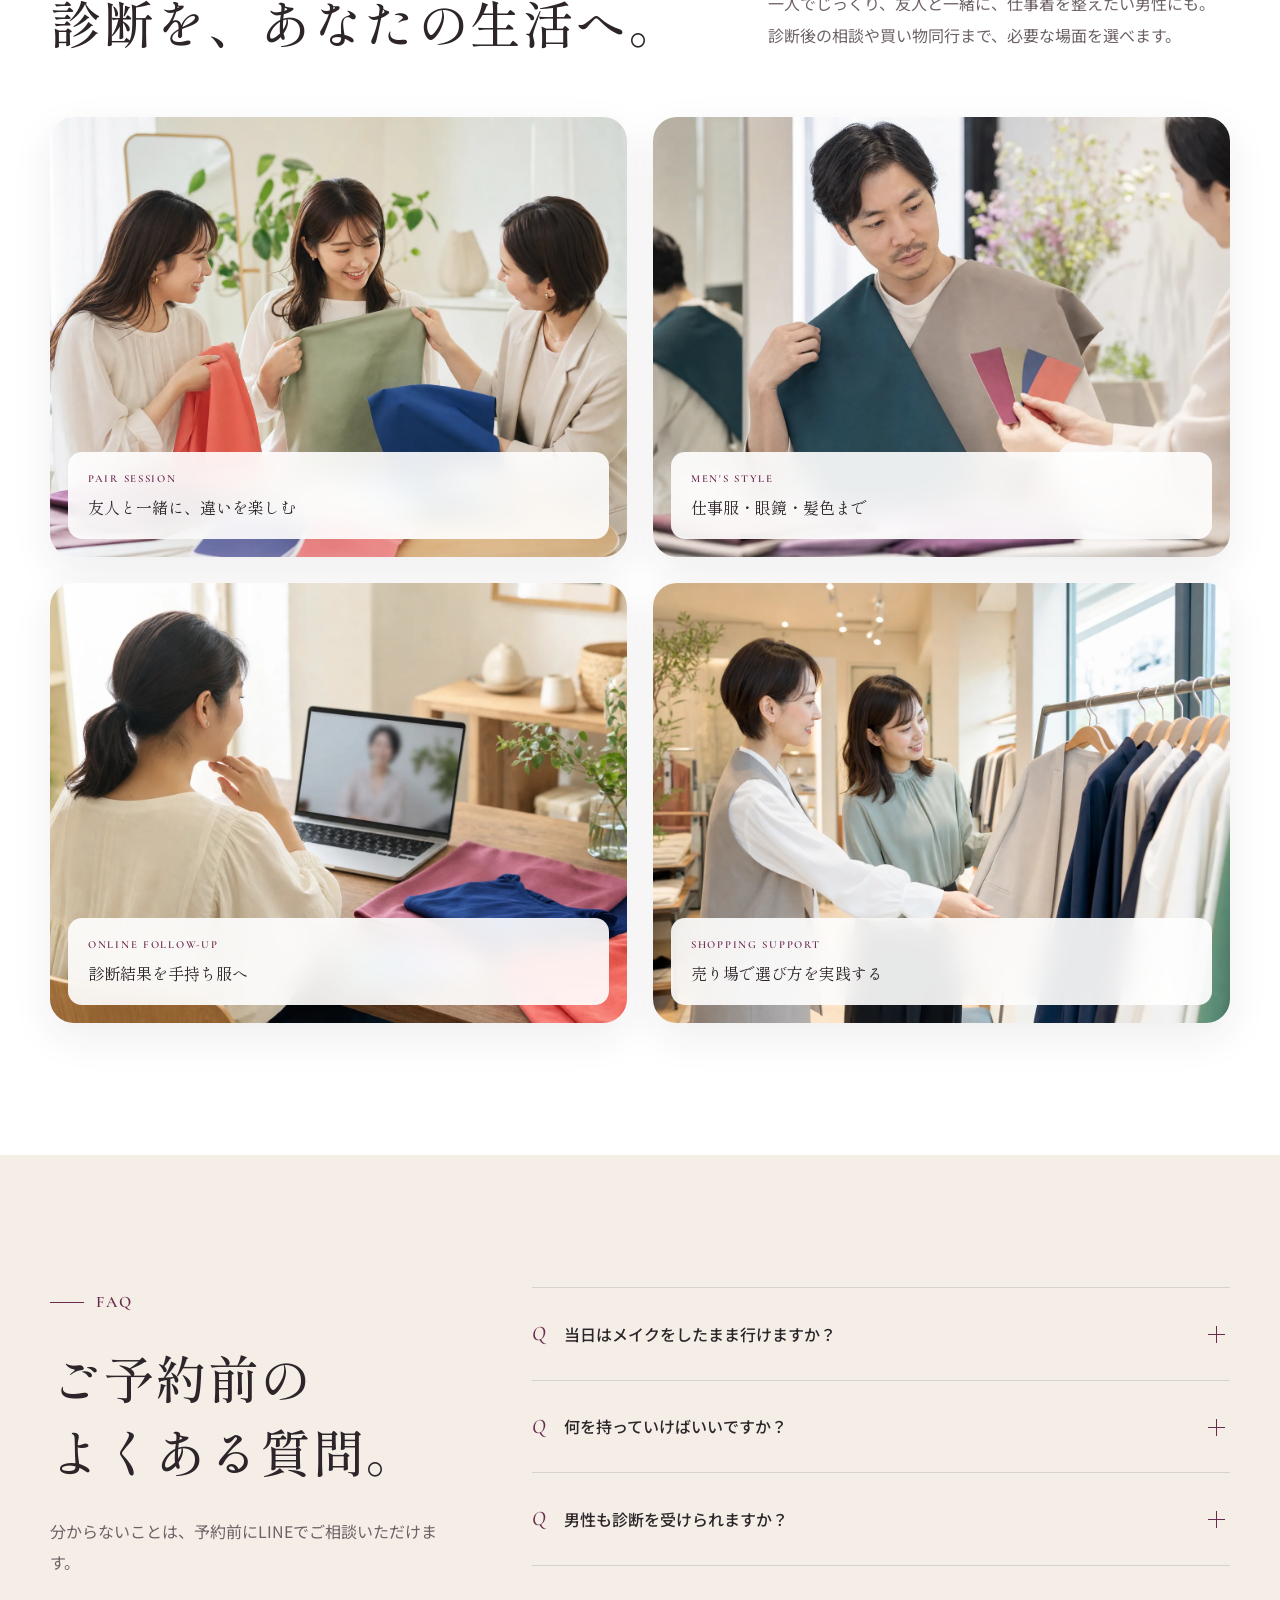
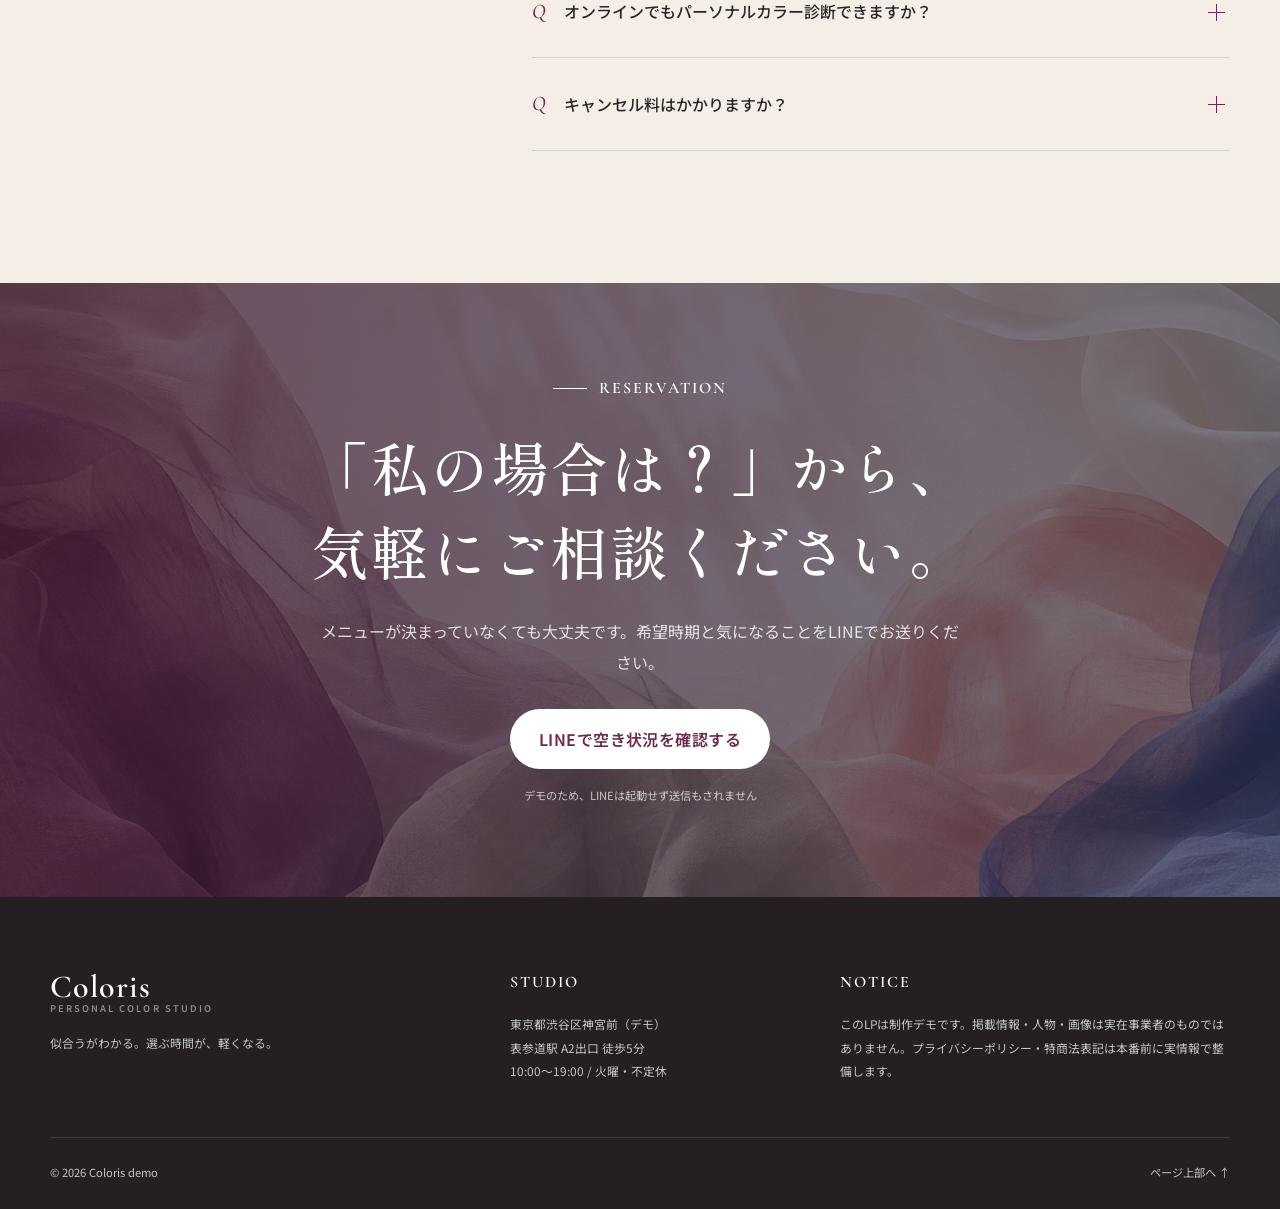
==== commit 27e32dad: "見出し改行修正（ぶら下がり解消）" ====
--- a/lp/index.html
+++ b/lp/index.html
@@ -3,8 +3,8 @@
 <head>
   <meta charset="utf-8">
   <meta name="viewport" content="width=device-width, initial-scale=1">
-  <title>Coloris | 色を知ると、毎日の選択が変わる。</title>
-  <meta name="description" content="表参道のパーソナルカラー・骨格・顔タイプ診断サロン Coloris。タイプ名を伝えて終わりにしない、翌日から使える「自分の軸」を一緒に見つけます。">
+  <title>Coloris | 似合うがわかる、選ぶ時間が軽くなる</title>
+  <meta name="description" content="表参道のパーソナルカラー・骨格・顔タイプ診断サロン Coloris。診断結果だけでなく、自分で選べる基準を持ち帰るためのデモLPです。">
   <meta name="theme-color" content="#f7f2ec">
   <link rel="icon" href="assets/favicon.svg" type="image/svg+xml">
   <link rel="preconnect" href="https://fonts.googleapis.com">
@@ -35,7 +35,6 @@
         <a href="#concept">コンセプト</a>
         <a href="#diagnosis">診断内容</a>
         <a href="#menu">メニュー</a>
-        <a href="#voice">お客様の声</a>
         <a href="#profile">プロフィール</a>
         <a href="#faq">よくある質問</a>
         <a class="nav-cta" href="#reservation">空き状況を確認</a>
@@ -44,21 +43,19 @@
   </header>
 
   <main id="main">
-
-    <!-- ===== HERO ===== -->
     <section class="hero" id="top">
       <div class="hero-color hero-color-a" aria-hidden="true"></div>
       <div class="hero-color hero-color-b" aria-hidden="true"></div>
       <div class="container hero-grid">
         <div class="hero-copy reveal">
           <p class="eyebrow"><span></span> Personal color &amp; styling</p>
-          <h1>色を知ると、<br><em>毎日の選択</em>が<br>変わる。</h1>
-          <p class="hero-lead">パーソナルカラー・骨格・顔タイプの3つの視点から、服とコスメを選ぶための「あなただけの軸」を一緒に見つけます。タイプ名を伝えて終わりにしない、翌日から使える言葉でお渡しします。</p>
+          <h1>似合うがわかる。<br><em>選ぶ時間</em>が、<br>軽くなる。</h1>
+          <p class="hero-lead">パーソナルカラー・骨格・顔タイプの3つの視点から、服とコスメを選ぶための「あなたの軸」を一緒に見つけます。</p>
           <div class="hero-actions">
-            <a class="button button-primary" href="#reservation">LINEで無料相談する</a>
+            <a class="button button-primary" href="#reservation">LINEで空き状況を確認</a>
             <a class="text-link" href="#menu">メニュー・料金を見る <span aria-hidden="true">→</span></a>
           </div>
-          <p class="hero-note">完全予約制 / 表参道駅 徒歩5分（仮設定） / 性別不問 / オンライン対応あり</p>
+          <p class="hero-note">完全予約制 / 表参道駅 徒歩5分（仮設定） / 性別不問</p>
         </div>
         <div class="hero-visual reveal delay-1">
           <div class="hero-frame">
@@ -74,62 +71,59 @@
       <div class="container reassurance" aria-label="サービスの特徴">
         <div><strong>01</strong><span>タイプ名だけで<br>終わらせない</span></div>
         <div><strong>02</strong><span>追加料金・化粧品の<br>押し売りなし</span></div>
-        <div><strong>03</strong><span>診断後30日間の<br>LINE無料相談つき</span></div>
-      </div>
-    </section>
-
-    <!-- ===== WORRIES ===== -->
+        <div><strong>03</strong><span>診断後30日間の<br>LINE相談つき</span></div>
+      </div>
+    </section>
+
     <section class="section worries" id="concept">
       <div class="container narrow center reveal">
         <p class="eyebrow centered"><span></span> Your questions</p>
-        <h2>こんな悩み、<br>ありませんか？</h2>
-        <p class="section-lead">毎日の小さな迷いが積み重なると、買い物もメイクも疲れてしまいます。Colorisは「正解を教える場所」ではなく、自分で選べる基準を持ち帰る場所です。</p>
+        <h2>こんな迷い、ありませんか？</h2>
+        <p class="section-lead">毎日の小さな迷いが積み重なると、買い物もメイクも疲れてしまう。Colorisは「正解を教える場所」ではなく、自分で選ぶための基準を持ち帰る場所です。</p>
       </div>
       <div class="container worry-grid">
         <article class="worry-card reveal">
           <span class="worry-number">01</span>
-          <h3>SNSの自己診断をしても、<br>結果が毎回違う</h3>
+          <h3>SNSの自己診断をしても、結果が毎回違う</h3>
           <p>イエベ・ブルベだけでは分からない、明るさ・鮮やかさ・質感まで一緒に確認します。</p>
         </article>
         <article class="worry-card reveal delay-1">
           <span class="worry-number">02</span>
-          <h3>服はあるのに、<br>着たい組み合わせが決まらない</h3>
-          <p>色・形・素材を別々に見るのではなく、3つの診断結果を重ねてひとつの基準に整理します。</p>
+          <h3>服はあるのに、着たい組み合わせが決まらない</h3>
+          <p>色・形・素材を別々に見るのではなく、3つの診断結果を重ねて整理します。</p>
         </article>
         <article class="worry-card reveal delay-2">
           <span class="worry-number">03</span>
-          <h3>コスメ売り場で、<br>いつも同じ色ばかり選ぶ</h3>
-          <p>似合う色名ではなく、売り場でそのまま使える「見分け方」を具体的にお伝えします。</p>
-        </article>
-      </div>
-    </section>
-
-    <!-- ===== BENEFIT ===== -->
+          <h3>コスメ売り場で、いつも同じ色ばかり選ぶ</h3>
+          <p>似合う色名ではなく、売り場で再現できる見分け方を具体的にお伝えします。</p>
+        </article>
+      </div>
+    </section>
+
     <section class="section benefit-section">
       <div class="container section-heading reveal">
         <div>
           <p class="eyebrow"><span></span> After the session</p>
           <h2>診断のあと、<br>日常に残るもの。</h2>
         </div>
-        <p>結果を「覚える」より、翌日の買い物で「使える」こと。服・コスメ・小物まで、迷ったときに戻れる自分だけの基準に変えてお渡しします。</p>
+        <p>結果を覚えることより、翌日の買い物で使えること。服・コスメ・小物まで、迷ったときに戻れる基準に変えてお渡しします。</p>
       </div>
       <div class="container benefit-grid">
         <article class="benefit-card reveal">
           <div class="image-wrap ratio-4-3"><img src="assets/images/wardrobe-choice-lifestyle.webp" width="1440" height="1080" loading="lazy" alt="鏡の前で色の異なる服を見比べる女性"></div>
-          <div class="benefit-body"><span>FASHION</span><h3>服選びの迷いをなくす</h3><p>得意な色と形だけでなく、手持ち服との合わせ方まで整理します。買い替えなくても今日から使えます。</p></div>
+          <div class="benefit-body"><span>FASHION</span><h3>服選びの迷いを減らす</h3><p>得意な色と形だけでなく、手持ち服との合わせ方まで整理します。</p></div>
         </article>
         <article class="benefit-card reveal delay-1">
           <div class="image-wrap ratio-4-3"><img src="assets/images/cosmetics-color-flatlay.webp" width="1254" height="1254" loading="lazy" alt="色見本と無地パッケージのコスメを並べた様子"></div>
-          <div class="benefit-body"><span>MAKEUP</span><h3>コスメの色を自分で選べる</h3><p>ブランドに左右されず、リップやチークを選ぶ視点を持ち帰れます。</p></div>
+          <div class="benefit-body"><span>MAKEUP</span><h3>コスメの色を見分ける</h3><p>ブランドに左右されず、リップやチークを選ぶ視点を持ち帰れます。</p></div>
         </article>
         <article class="benefit-card reveal delay-2">
           <div class="image-wrap ratio-4-3"><img src="assets/images/accessories-palette.webp" width="1254" height="1254" loading="lazy" alt="眼鏡やアクセサリーと複数色の布を組み合わせた様子"></div>
-          <div class="benefit-body"><span>DETAIL</span><h3>小物まで一本の軸で選ぶ</h3><p>眼鏡、アクセサリー、バッグなど、顔まわりの印象を整えます。全体のバランスが格段に上がります。</p></div>
-        </article>
-      </div>
-    </section>
-
-    <!-- ===== DIAGNOSIS ===== -->
+          <div class="benefit-body"><span>DETAIL</span><h3>小物まで一本の軸で選ぶ</h3><p>眼鏡、アクセサリー、バッグなど、顔まわりの印象を整えます。</p></div>
+        </article>
+      </div>
+    </section>
+
     <section class="section diagnosis-section" id="diagnosis">
       <div class="container split-layout">
         <div class="photo-stack reveal">
@@ -139,7 +133,7 @@
         <div class="split-copy reveal delay-1">
           <p class="eyebrow"><span></span> Personal color</p>
           <h2>「何色が似合う？」から、<br>「なぜ似合う？」へ。</h2>
-          <p>パーソナルカラーは、肌の色だけで決まるものではありません。ドレープを当てたときの顔の見え方を丁寧に観察し、4つの色の特徴を組み合わせて整理します。</p>
+          <p>パーソナルカラーは、肌の色だけで決めるものではありません。ドレープを当てたときの顔の見え方を観察し、色の特徴を分けて整理します。</p>
           <div class="color-attributes" aria-label="確認する色の4属性">
             <div><i class="attr-a"></i><strong>色相</strong><span>黄み・青み</span></div>
             <div><i class="attr-b"></i><strong>明度</strong><span>明るい・暗い</span></div>
@@ -151,16 +145,15 @@
       </div>
     </section>
 
-    <!-- ===== REASON ===== -->
     <section class="section reason-section">
       <div class="container reason-grid">
         <div class="reason-copy reveal">
           <p class="eyebrow"><span></span> Why Coloris</p>
           <h2>「似合う」に、自分らしさを<br>置き去りにしない。</h2>
           <ol class="reason-list">
-            <li><span>01</span><div><h3>なりたい印象から逆算する</h3><p>診断結果をルールにせず、仕事・休日・大切な予定に合わせて使い分けます。あなたの「なりたい」が出発点です。</p></div></li>
-            <li><span>02</span><div><h3>手持ちの服とコスメを最大限活用</h3><p>買い替えを前提にせず、今あるものをどう使うかから一緒に考えます。無駄な出費を減らしながら印象を変えます。</p></div></li>
-            <li><span>03</span><div><h3>診断後も迷ったら相談できる</h3><p>30日間のLINE相談で、実際に選ぶ中で生まれた疑問をすぐに解消できます。一人で悩まなくて大丈夫です。</p></div></li>
+            <li><span>01</span><div><h3>なりたい印象から逆算</h3><p>診断結果をルールにせず、仕事・休日・大切な予定に合わせて使い分けます。</p></div></li>
+            <li><span>02</span><div><h3>手持ちの服とコスメを活用</h3><p>買い替えを前提にせず、今あるものをどう使うかから一緒に考えます。</p></div></li>
+            <li><span>03</span><div><h3>診断後に迷える余白を残す</h3><p>30日間のLINE相談で、実際に選ぶ中で生まれた疑問を解消できます。</p></div></li>
           </ol>
         </div>
         <div class="reason-photo reveal delay-1">
@@ -170,34 +163,32 @@
       </div>
     </section>
 
-    <!-- ===== TOTAL STYLING ===== -->
     <section class="section total-section">
       <div class="container narrow center reveal">
         <p class="eyebrow centered"><span></span> Total styling</p>
-        <h2>色・形・素材を、<br>ひとつにつなぐ。</h2>
+        <h2>色・形・素材を、ひとつにつなぐ。</h2>
         <p class="section-lead">カラーだけでは服の形まで、骨格だけでは顔まわりの印象まで決まりません。3つの視点を重ねることで、買い物で使える一貫した基準をつくります。</p>
       </div>
       <div class="container three-diagnoses">
-        <article class="diagnosis-card reveal"><span>01</span><h3>パーソナルカラー</h3><p>肌・瞳・唇と調和する色の特徴、ベストカラー、コスメ・髪色の方向性をお伝えします。</p></article>
-        <article class="diagnosis-card reveal delay-1"><span>02</span><h3>骨格診断</h3><p>身体の質感やバランスを見て、服の形・素材・サイズ感を整理します。着痩せにも直結します。</p></article>
-        <article class="diagnosis-card reveal delay-2"><span>03</span><h3>顔タイプ診断</h3><p>顔立ちの印象から、テイスト・柄・アクセサリー・髪型を提案します。顔まわりの印象が整います。</p></article>
+        <article class="diagnosis-card reveal"><span>01</span><h3>パーソナルカラー</h3><p>肌・瞳・唇と調和する色の特徴、ベストカラー、コスメ・髪色。</p></article>
+        <article class="diagnosis-card reveal delay-1"><span>02</span><h3>骨格診断</h3><p>身体の質感やバランスを見て、服の形、素材、サイズ感を整理。</p></article>
+        <article class="diagnosis-card reveal delay-2"><span>03</span><h3>顔タイプ診断</h3><p>顔立ちの印象から、テイスト、柄、アクセサリー、髪型を提案。</p></article>
       </div>
       <div class="container support-band reveal">
         <img src="assets/images/personal-report-workspace.webp" width="1440" height="1080" loading="lazy" alt="色見本を使って個別のスタイル資料を作成する手元">
         <div>
           <p class="eyebrow"><span></span> Take home</p>
-          <h3>その日だけで終わらない、<br>個別レポート。</h3>
-          <p>カラーカード、診断結果PDF、服・素材・コスメの要点、30日間のLINE相談をセットでお渡しします。買い物中にスマホで見返せる、実用的な内容です。</p>
+          <h3>その日だけで終わらない、個別レポート。</h3>
+          <p>カラーカード、診断結果PDF、服・素材・コスメの要点、30日間のLINE相談をセットでお渡しします。</p>
           <ul class="check-list">
             <li>買い物中にスマホで見返せる</li>
             <li>苦手色の取り入れ方も分かる</li>
-            <li>後日生まれた疑問をLINEで相談できる</li>
+            <li>後日生まれた疑問を相談できる</li>
           </ul>
         </div>
       </div>
     </section>
 
-    <!-- ===== MENU ===== -->
     <section class="section menu-section" id="menu">
       <div class="container section-heading reveal">
         <div><p class="eyebrow"><span></span> Menu &amp; price</p><h2>迷いに合わせて選べる、<br>3つの入口。</h2></div>
@@ -210,13 +201,7 @@
           <h3>トータル診断</h3>
           <p class="price"><strong>33,000</strong><span>円（税込）</span></p>
           <p class="duration">約210分 / 対面</p>
-          <ul>
-            <li>パーソナルカラー診断</li>
-            <li>骨格診断・顔タイプ診断</li>
-            <li>ポイントメイク提案</li>
-            <li>個別PDF・カラーカード</li>
-            <li>30日間LINE相談</li>
-          </ul>
+          <ul><li>パーソナルカラー診断</li><li>骨格診断・顔タイプ診断</li><li>ポイントメイク提案</li><li>個別PDF・カラーカード</li><li>30日間LINE相談</li></ul>
           <a class="button button-primary" href="#reservation">空き状況を確認する</a>
         </article>
         <article class="price-card reveal delay-1">
@@ -224,13 +209,7 @@
           <h3>パーソナルカラー診断</h3>
           <p class="price"><strong>19,800</strong><span>円（税込）</span></p>
           <p class="duration">約100分 / 対面</p>
-          <ul>
-            <li>カウンセリング</li>
-            <li>ドレープ分析</li>
-            <li>ベストカラー選定</li>
-            <li>コスメ・ヘアカラー提案</li>
-            <li>カラーカード</li>
-          </ul>
+          <ul><li>カウンセリング</li><li>ドレープ分析</li><li>ベストカラー選定</li><li>コスメ・ヘアカラー提案</li><li>カラーカード</li></ul>
           <a class="button button-secondary" href="#reservation">このメニューを相談</a>
         </article>
         <article class="price-card reveal delay-2">
@@ -238,84 +217,26 @@
           <h3>オンライン・スタイル相談</h3>
           <p class="price"><strong>8,800</strong><span>円（税込）</span></p>
           <p class="duration">60分 / Zoom</p>
-          <ul>
-            <li>既存診断結果の整理</li>
-            <li>手持ち服・コスメ相談</li>
-            <li>買い足し優先順位の整理</li>
-            <li>コーディネート相談</li>
-            <li>相談後まとめメモ</li>
-          </ul>
+          <ul><li>既存診断結果の整理</li><li>手持ち服・コスメ相談</li><li>買い足し優先順位</li><li>コーディネート相談</li><li>相談後まとめメモ</li></ul>
           <a class="button button-secondary" href="#reservation">このメニューを相談</a>
         </article>
       </div>
       <p class="container menu-note reveal">ペア診断は1名あたり1,100円引き。ショッピング同行、メイクレッスンもご用意しています。内容と料金はいずれもデモ設定です。</p>
     </section>
 
-    <!-- ===== FLOW ===== -->
     <section class="section flow-section">
       <div class="container narrow center reveal">
         <p class="eyebrow centered"><span></span> Session flow</p>
-        <h2>ご予約から、<br>診断後まで。</h2>
+        <h2>ご予約から、診断後まで。</h2>
       </div>
       <div class="container flow-grid">
         <article class="flow-step reveal"><span>01</span><h3>LINEで日程相談</h3><p>希望メニューと候補日を送信。空き状況と所要時間をご案内します。</p></article>
         <article class="flow-step reveal delay-1"><span>02</span><h3>事前ヒアリング</h3><p>普段の服・コスメ、なりたい印象、困っている場面をお聞きします。</p></article>
-        <article class="flow-step reveal delay-2"><span>03</span><h3>対面で分析・提案</h3><p>診断結果を比較しながら、日常で使える言葉へ丁寧に整理します。</p></article>
+        <article class="flow-step reveal delay-2"><span>03</span><h3>対面で分析・提案</h3><p>診断結果を比較しながら、日常で使える言葉へ整理します。</p></article>
         <article class="flow-step reveal delay-3"><span>04</span><h3>資料と相談期間</h3><p>カードとPDFを持ち帰り、30日間はLINEで質問できます。</p></article>
       </div>
     </section>
 
-    <!-- ===== VOICE（新規） ===== -->
-    <section class="section voice-section" id="voice">
-      <div class="container narrow center reveal">
-        <p class="eyebrow centered"><span></span> Customer voice</p>
-        <h2>お客様の声</h2>
-        <p class="section-lead">実際にColorisを体験されたお客様からいただいたご感想です。<br><small class="demo-label">※以下はデモ用の架空のお客様の声です。</small></p>
-      </div>
-      <div class="container voice-grid">
-        <article class="voice-card reveal">
-          <div class="voice-stars" aria-label="評価5つ星">★★★★★</div>
-          <blockquote>
-            <p>「今まで何となく選んでいた服が、診断後は根拠を持って選べるようになりました。買い物の失敗がほぼゼロになって、クローゼットがすっきりしてきました。30日間のLINE相談も、実際に使ってみてとても心強かったです。」</p>
-          </blockquote>
-          <div class="voice-author">
-            <img src="assets/images/testimonial-woman-30s.jpg" width="64" height="64" loading="lazy" alt="Mさんのプロフィール写真">
-            <div>
-              <strong>M.K さん</strong>
-              <span>30代 / 会社員（デモ）</span>
-            </div>
-          </div>
-        </article>
-        <article class="voice-card reveal delay-1">
-          <div class="voice-stars" aria-label="評価5つ星">★★★★★</div>
-          <blockquote>
-            <p>「SNSで何度も自己診断をしていたのに結果がバラバラで、ずっとモヤモヤしていました。プロに診ていただいて、初めて『なるほど、だから似合うんだ』と腑に落ちました。コスメの選び方まで変わって、毎朝のメイクが楽しくなりました。」</p>
-          </blockquote>
-          <div class="voice-author">
-            <img src="assets/images/testimonial-woman-40s.jpg" width="64" height="64" loading="lazy" alt="Yさんのプロフィール写真">
-            <div>
-              <strong>Y.T さん</strong>
-              <span>40代 / 自営業（デモ）</span>
-            </div>
-          </div>
-        </article>
-        <article class="voice-card reveal delay-2">
-          <div class="voice-stars" aria-label="評価5つ星">★★★★★</div>
-          <blockquote>
-            <p>「仕事着を整えたくて受診しました。男性でも丁寧に対応いただき、スーツやネクタイの選び方まで具体的に教えていただけました。取引先への印象が変わったと言われることが増えて、受けてよかったと思っています。」</p>
-          </blockquote>
-          <div class="voice-author">
-            <img src="assets/images/testimonial-man-30s.jpg" width="64" height="64" loading="lazy" alt="Tさんのプロフィール写真">
-            <div>
-              <strong>T.N さん</strong>
-              <span>30代 / 営業職（デモ）</span>
-            </div>
-          </div>
-        </article>
-      </div>
-    </section>
-
-    <!-- ===== PROFILE ===== -->
     <section class="section profile-section" id="profile">
       <div class="container profile-grid">
         <div class="profile-photo reveal"><img src="assets/images/analyst-portrait-demo.webp" width="1122" height="1402" loading="lazy" alt="Coloris担当者のデモ用ポートレート"></div>
@@ -323,17 +244,16 @@
           <p class="eyebrow"><span></span> Profile</p>
           <h2>似合う色は、選択肢を<br>狭めるルールじゃない。</h2>
           <p>以前の私は、服やコスメを買うたびに「正解」を探していました。色彩を学ぶ中で、似合う色は自分を縛るものではなく、なりたい印象へ近づくための道具だと気づきました。</p>
-          <p>Colorisでは、タイプ名を伝えて終わりにするのではなく、翌日から自分で選べる言葉にしてお渡しすることを大切にしています。診断後も迷ったときに戻れる場所でありたいと思っています。</p>
+          <p>Colorisでは、タイプ名を伝えて終わるのではなく、翌日から自分で選べる言葉にしてお渡しすることを大切にしています。</p>
           <div class="profile-name"><span>Coloris 主宰 / Color analyst</span><strong>Ayano <small>（デモ用架空人物）</small></strong></div>
           <p class="profile-disclaimer">資格名・経歴・診断実績は本番公開前に証明書と本人回答を確認し、実情報のみ掲載します。</p>
         </div>
       </div>
     </section>
 
-    <!-- ===== SCENE ===== -->
     <section class="section scene-section">
       <div class="container section-heading reveal">
-        <div><p class="eyebrow"><span></span> For every style</p><h2>診断を、<br>あなたの生活へ。</h2></div>
+        <div><p class="eyebrow"><span></span> For every style</p><h2>診断を、あなたの生活へ。</h2></div>
         <p>一人でじっくり、友人と一緒に、仕事着を整えたい男性にも。診断後の相談や買い物同行まで、必要な場面を選べます。</p>
       </div>
       <div class="container scene-grid">
@@ -344,59 +264,42 @@
       </div>
     </section>
 
-    <!-- ===== FAQ ===== -->
     <section class="section faq-section" id="faq">
       <div class="container faq-layout">
-        <div class="faq-heading reveal">
-          <p class="eyebrow"><span></span> FAQ</p>
-          <h2>ご予約前の<br>よくある質問。</h2>
-          <p>分からないことは、予約前にLINEでお気軽にご相談いただけます。</p>
-        </div>
+        <div class="faq-heading reveal"><p class="eyebrow"><span></span> FAQ</p><h2>ご予約前の<br>よくある質問。</h2><p>分からないことは、予約前にLINEでご相談いただけます。</p></div>
         <div class="faq-list reveal delay-1">
           <details><summary><span>Q</span>当日はメイクをしたまま行けますか？</summary><div><p>普段の状態を確認するため、いつものメイクでお越しいただいて構いません。カラー診断では必要に応じて一部を落とします。カラーコンタクトは外せる準備をお願いします。</p></div></details>
-          <details><summary><span>Q</span>何を持っていけばいいですか？</summary><div><p>普段使うコスメ2〜3点、全身が分かる写真、好きな服の画像があると具体的にご提案できます。必須ではありませんので、手ぶらでもお越しいただけます。</p></div></details>
-          <details><summary><span>Q</span>男性も診断を受けられますか？</summary><div><p>はい、性別を問わずご利用いただけます。仕事着・眼鏡・髪色など、相談したい場面を事前にお知らせいただくと、より具体的なご提案が可能です。</p></div></details>
-          <details><summary><span>Q</span>オンラインでもパーソナルカラー診断できますか？</summary><div><p>画面・照明・カメラによる色差があるため、このデモ設定ではタイプ確定は対面のみです。オンラインは既存結果の活用や、服・コスメの相談として提供しています。</p></div></details>
-          <details><summary><span>Q</span>診断結果は後から見返せますか？</summary><div><p>はい。診断結果はPDFとカラーカードにまとめてお渡しします。スマートフォンでいつでも確認でき、買い物中にその場で見返すことができます。</p></div></details>
+          <details><summary><span>Q</span>何を持っていけばいいですか？</summary><div><p>普段使うコスメ2〜3点、全身が分かる写真、好きな服の画像があると具体的にご提案できます。必須ではありません。</p></div></details>
+          <details><summary><span>Q</span>男性も診断を受けられますか？</summary><div><p>はい。性別を問わずご利用いただけます。仕事着、眼鏡、髪色など、相談したい場面を事前にお知らせください。</p></div></details>
+          <details><summary><span>Q</span>オンラインでもパーソナルカラー診断できますか？</summary><div><p>画面・照明・カメラによる色差があるため、このデモ設定ではタイプ確定は対面のみです。オンラインは既存結果の活用や、服・コスメの相談として提供します。</p></div></details>
           <details><summary><span>Q</span>キャンセル料はかかりますか？</summary><div><p>デモ設定では3日前まで無料、2日前30%、前日50%、当日・無断100%です。体調不良や交通事情による振替条件を含め、本番前に正式規定へ差し替えます。</p></div></details>
         </div>
       </div>
     </section>
 
-    <!-- ===== RESERVATION CTA ===== -->
     <section class="reservation" id="reservation">
       <img class="reservation-bg" src="assets/images/color-fabric-abstract.webp" width="1568" height="1003" loading="lazy" alt="">
       <div class="reservation-overlay"></div>
       <div class="container reservation-content reveal">
         <p class="eyebrow centered light"><span></span> Reservation</p>
         <h2>「私の場合は？」から、<br>気軽にご相談ください。</h2>
-        <p>メニューが決まっていなくても大丈夫です。希望時期と気になることをLINEでお送りいただくだけでOKです。</p>
-        <button class="button button-white" type="button" data-demo-action>LINEで無料相談する</button>
+        <p>メニューが決まっていなくても大丈夫です。希望時期と気になることをLINEでお送りください。</p>
+        <button class="button button-white" type="button" data-demo-action>LINEで空き状況を確認する</button>
         <span class="reservation-note">デモのため、LINEは起動せず送信もされません</span>
       </div>
     </section>
-
   </main>
 
   <footer class="site-footer">
     <div class="container footer-grid">
-      <div>
-        <a class="brand footer-brand" href="#top"><span class="brand-name">Coloris</span><span class="brand-sub">Personal Color Studio</span></a>
-        <p>色を知ると、毎日の選択が変わる。</p>
-      </div>
-      <div>
-        <h2>Studio</h2>
-        <p>東京都渋谷区神宮前（デモ）<br>表参道駅 A2出口 徒歩5分<br>10:00〜19:00 / 火曜・不定休</p>
-      </div>
-      <div>
-        <h2>Notice</h2>
-        <p>このLPは制作デモです。掲載情報・人物・画像は実在事業者のものではありません。プライバシーポリシー・特商法表記は本番前に実情報で整備します。</p>
-      </div>
+      <div><a class="brand footer-brand" href="#top"><span class="brand-name">Coloris</span><span class="brand-sub">Personal Color Studio</span></a><p>似合うがわかる。選ぶ時間が、軽くなる。</p></div>
+      <div><h2>Studio</h2><p>東京都渋谷区神宮前（デモ）<br>表参道駅 A2出口 徒歩5分<br>10:00〜19:00 / 火曜・不定休</p></div>
+      <div><h2>Notice</h2><p>このLPは制作デモです。掲載情報・人物・画像は実在事業者のものではありません。プライバシーポリシー・特商法表記は本番前に実情報で整備します。</p></div>
     </div>
     <div class="container footer-bottom"><span>© <span data-year></span> Coloris demo</span><a href="#top">ページ上部へ ↑</a></div>
   </footer>
 
-  <div class="mobile-cta" aria-label="スマートフォン用予約導線"><a href="#reservation">LINEで無料相談する</a></div>
+  <div class="mobile-cta" aria-label="スマートフォン用予約導線"><a href="#reservation">LINEで空き状況を確認</a></div>
   <div class="toast" role="status" aria-live="polite" aria-atomic="true" data-toast>これはデモです。LINEへの送信は行われません。</div>
 </body>
 </html>
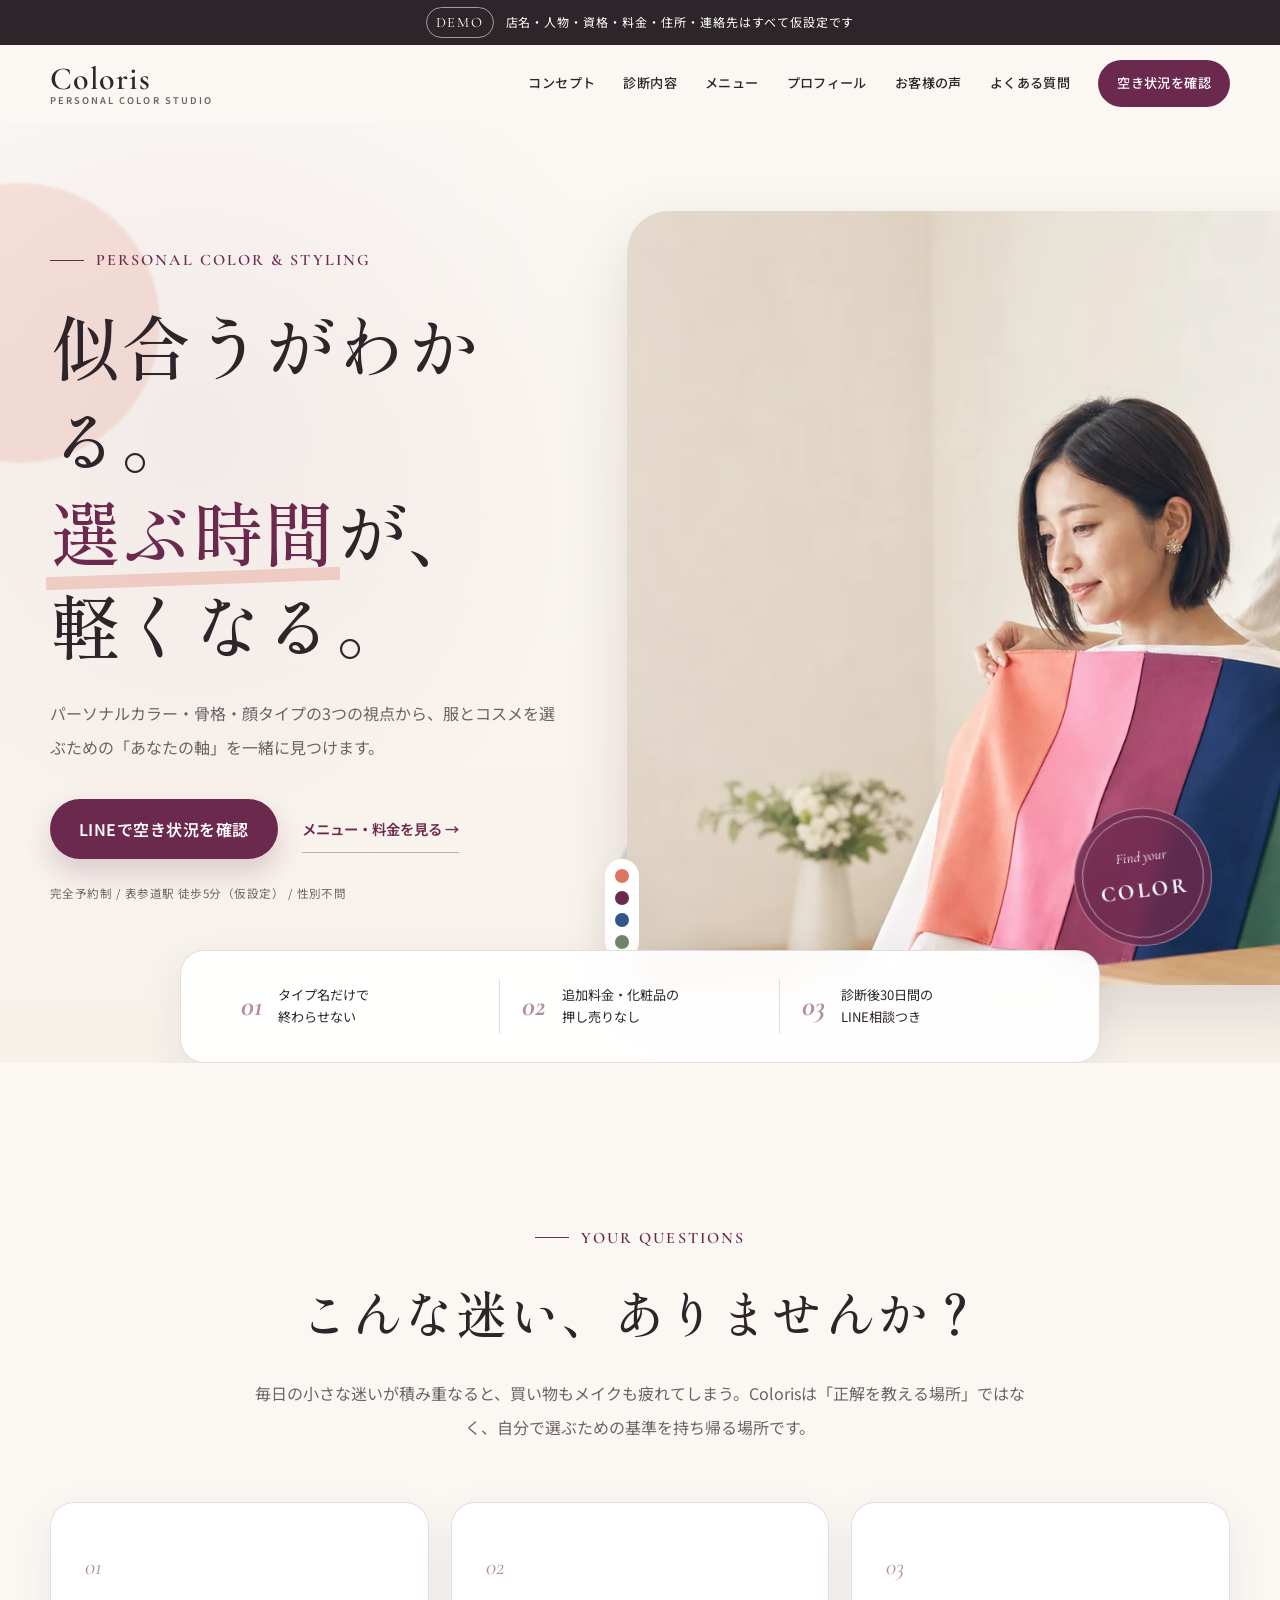
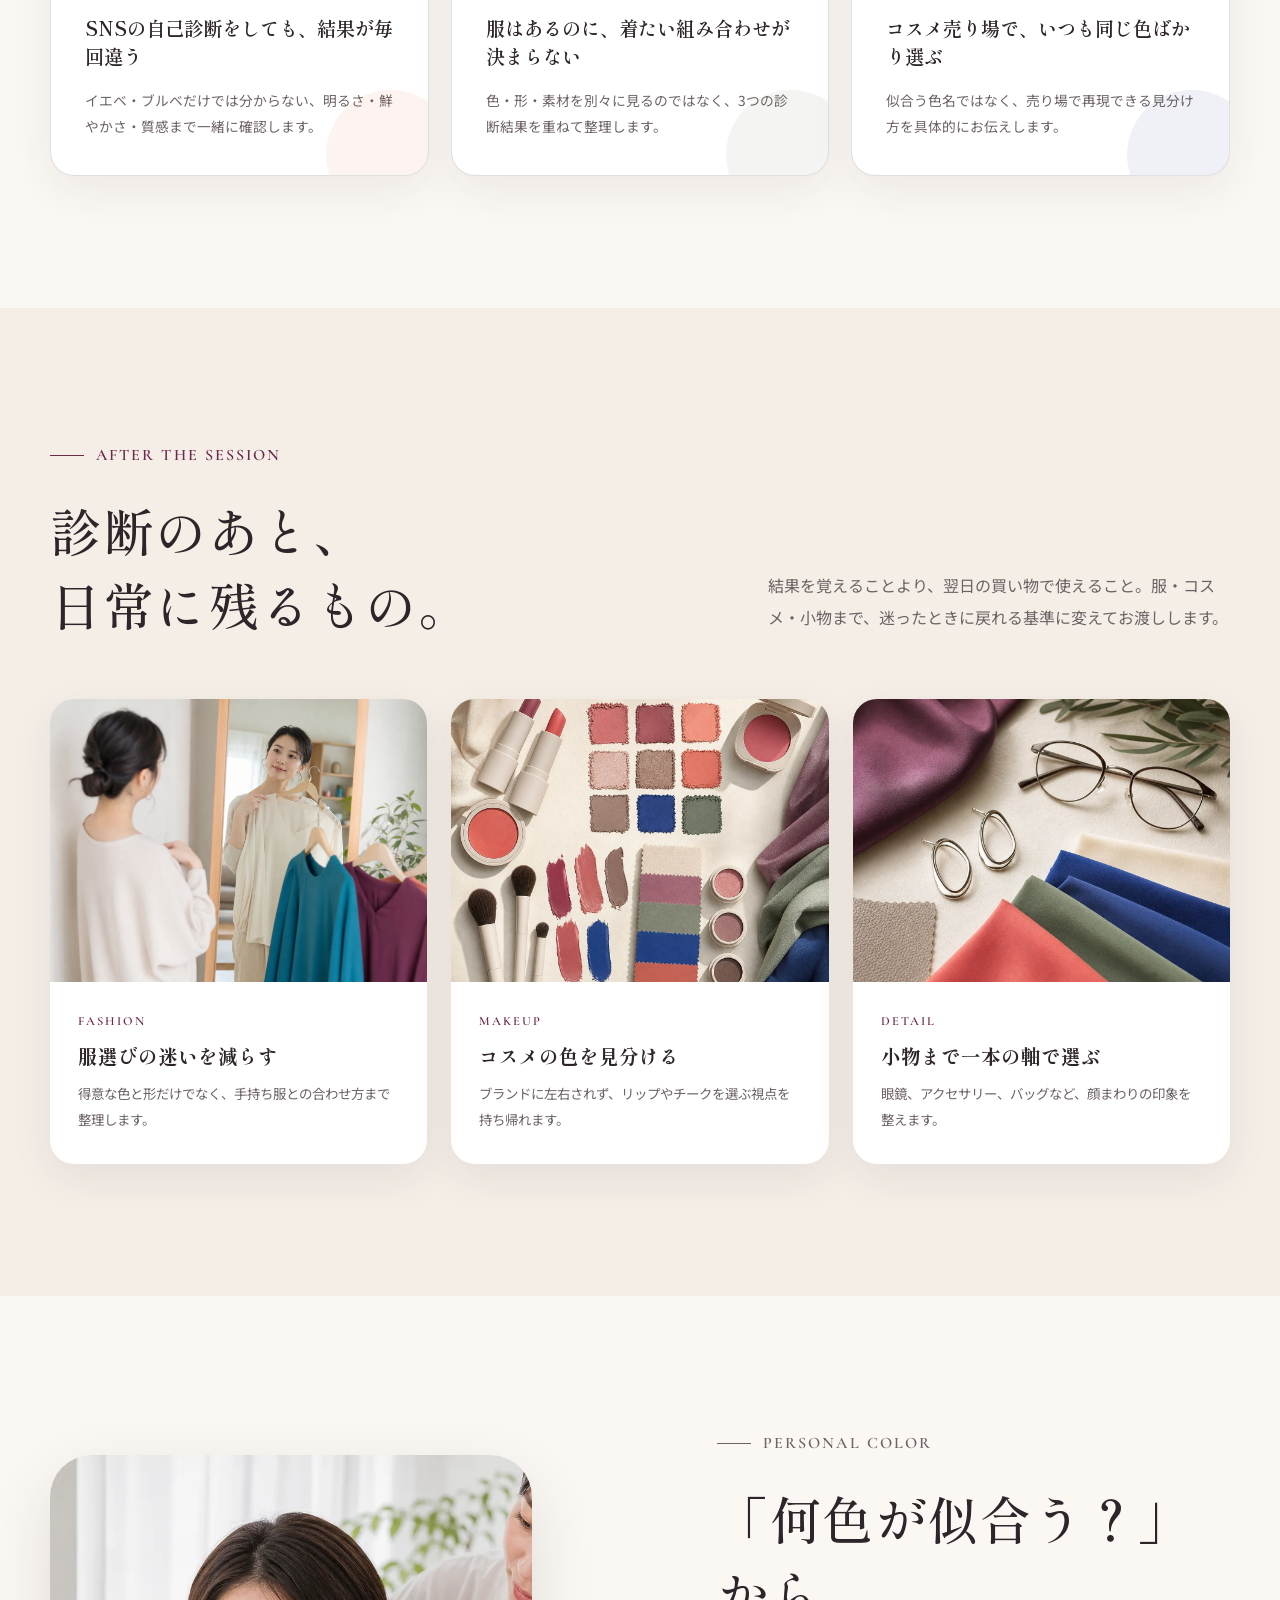
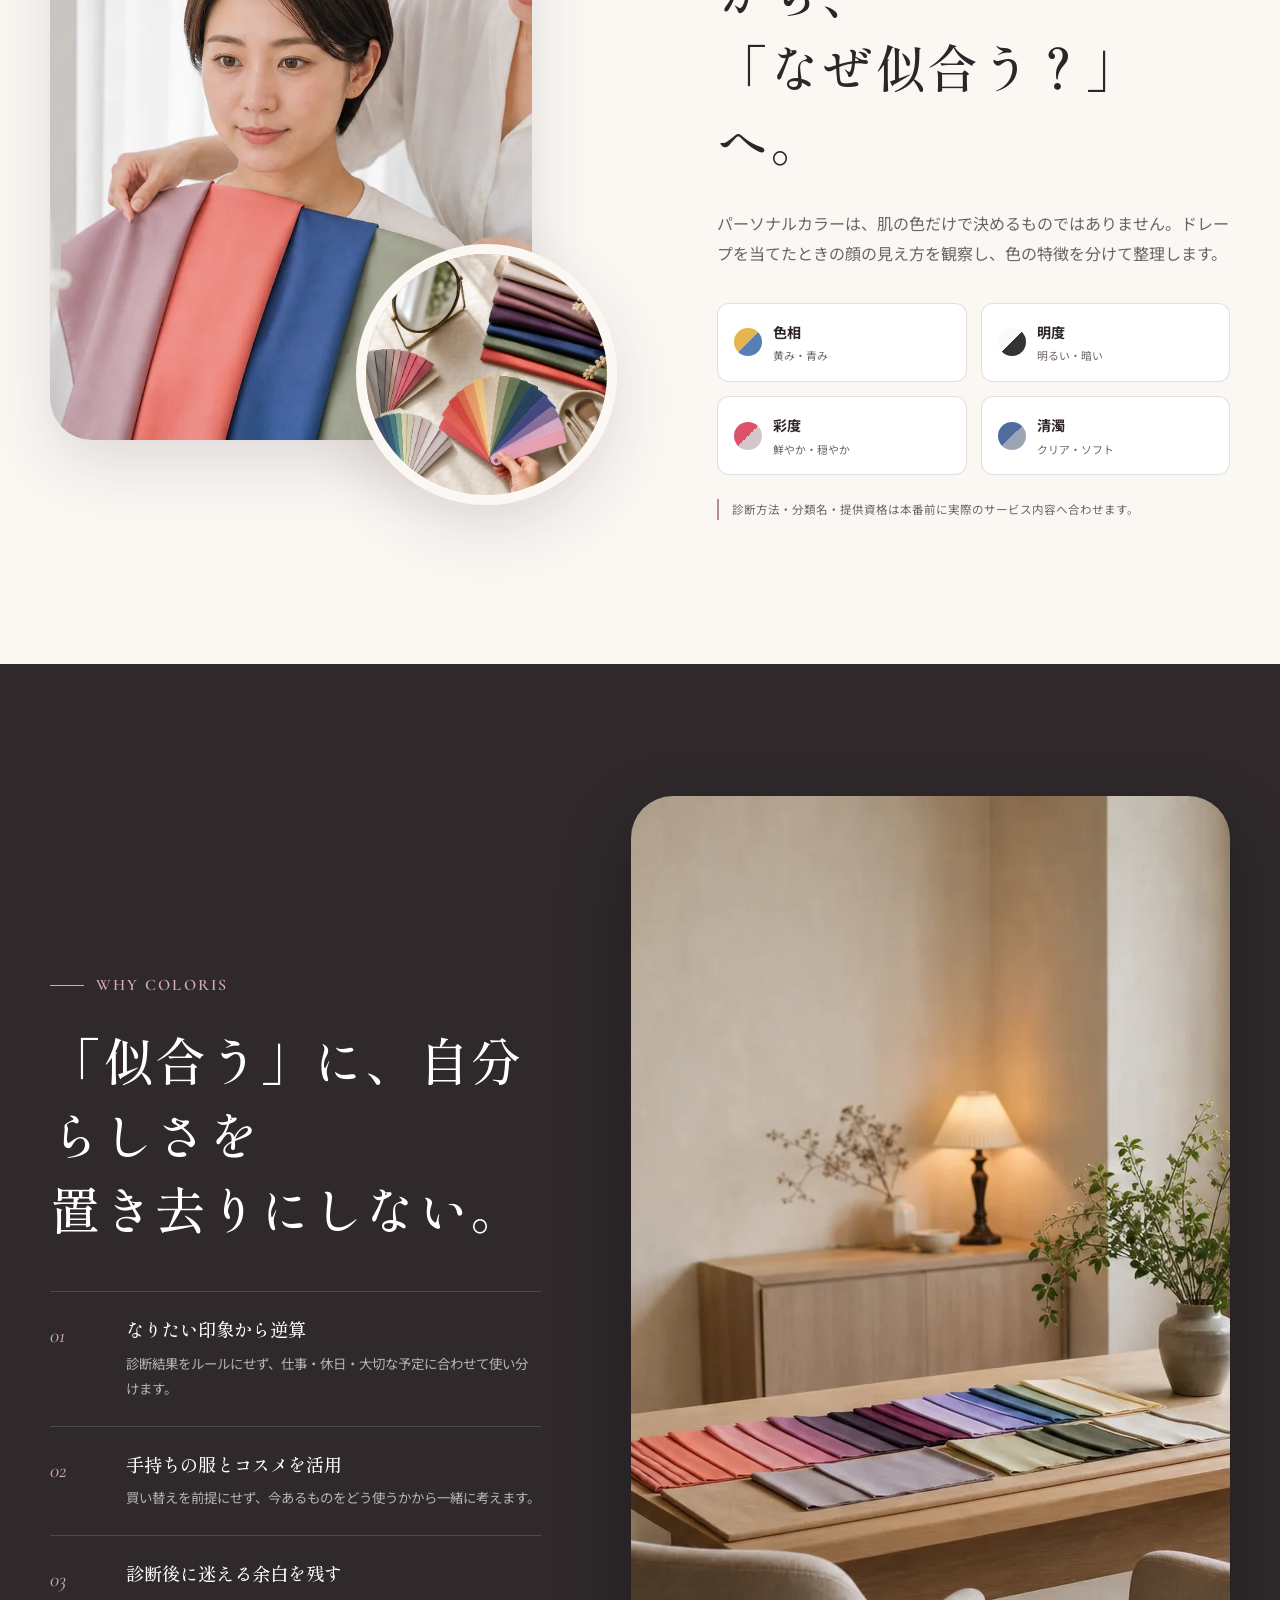
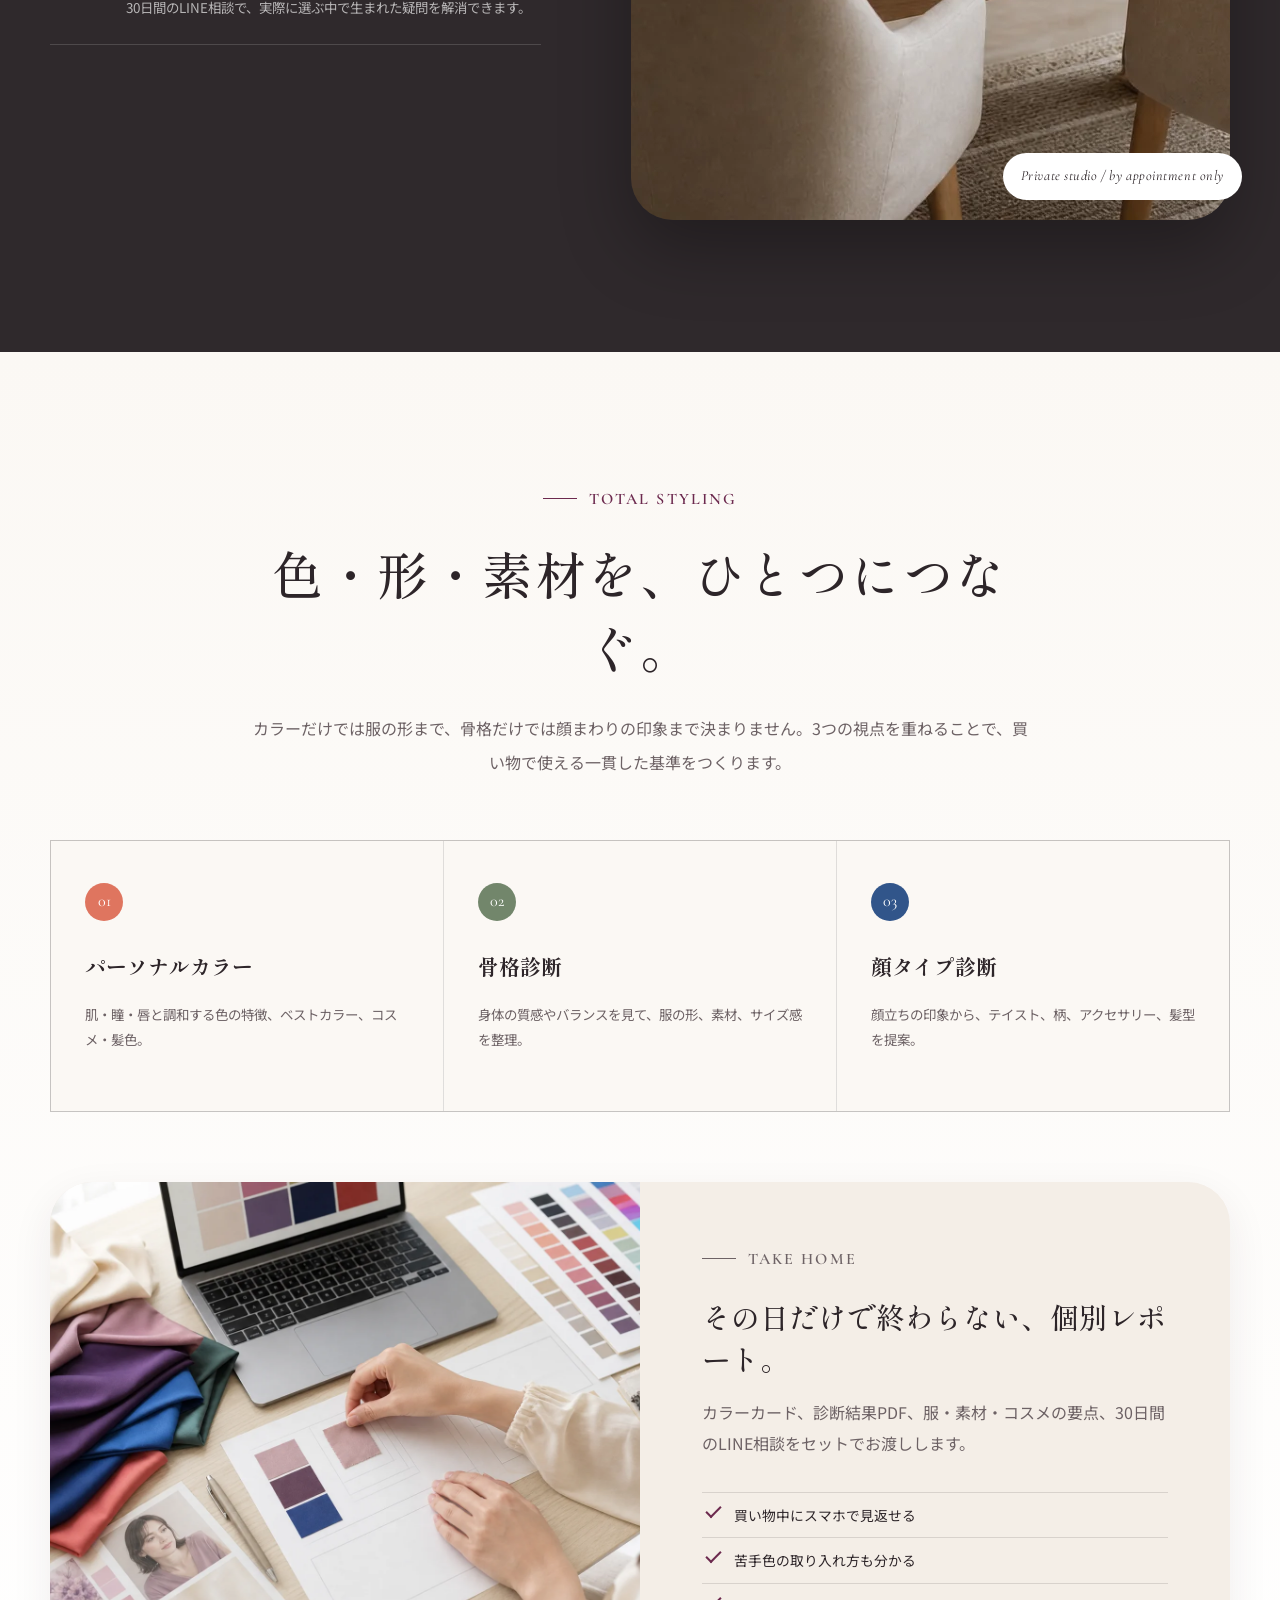
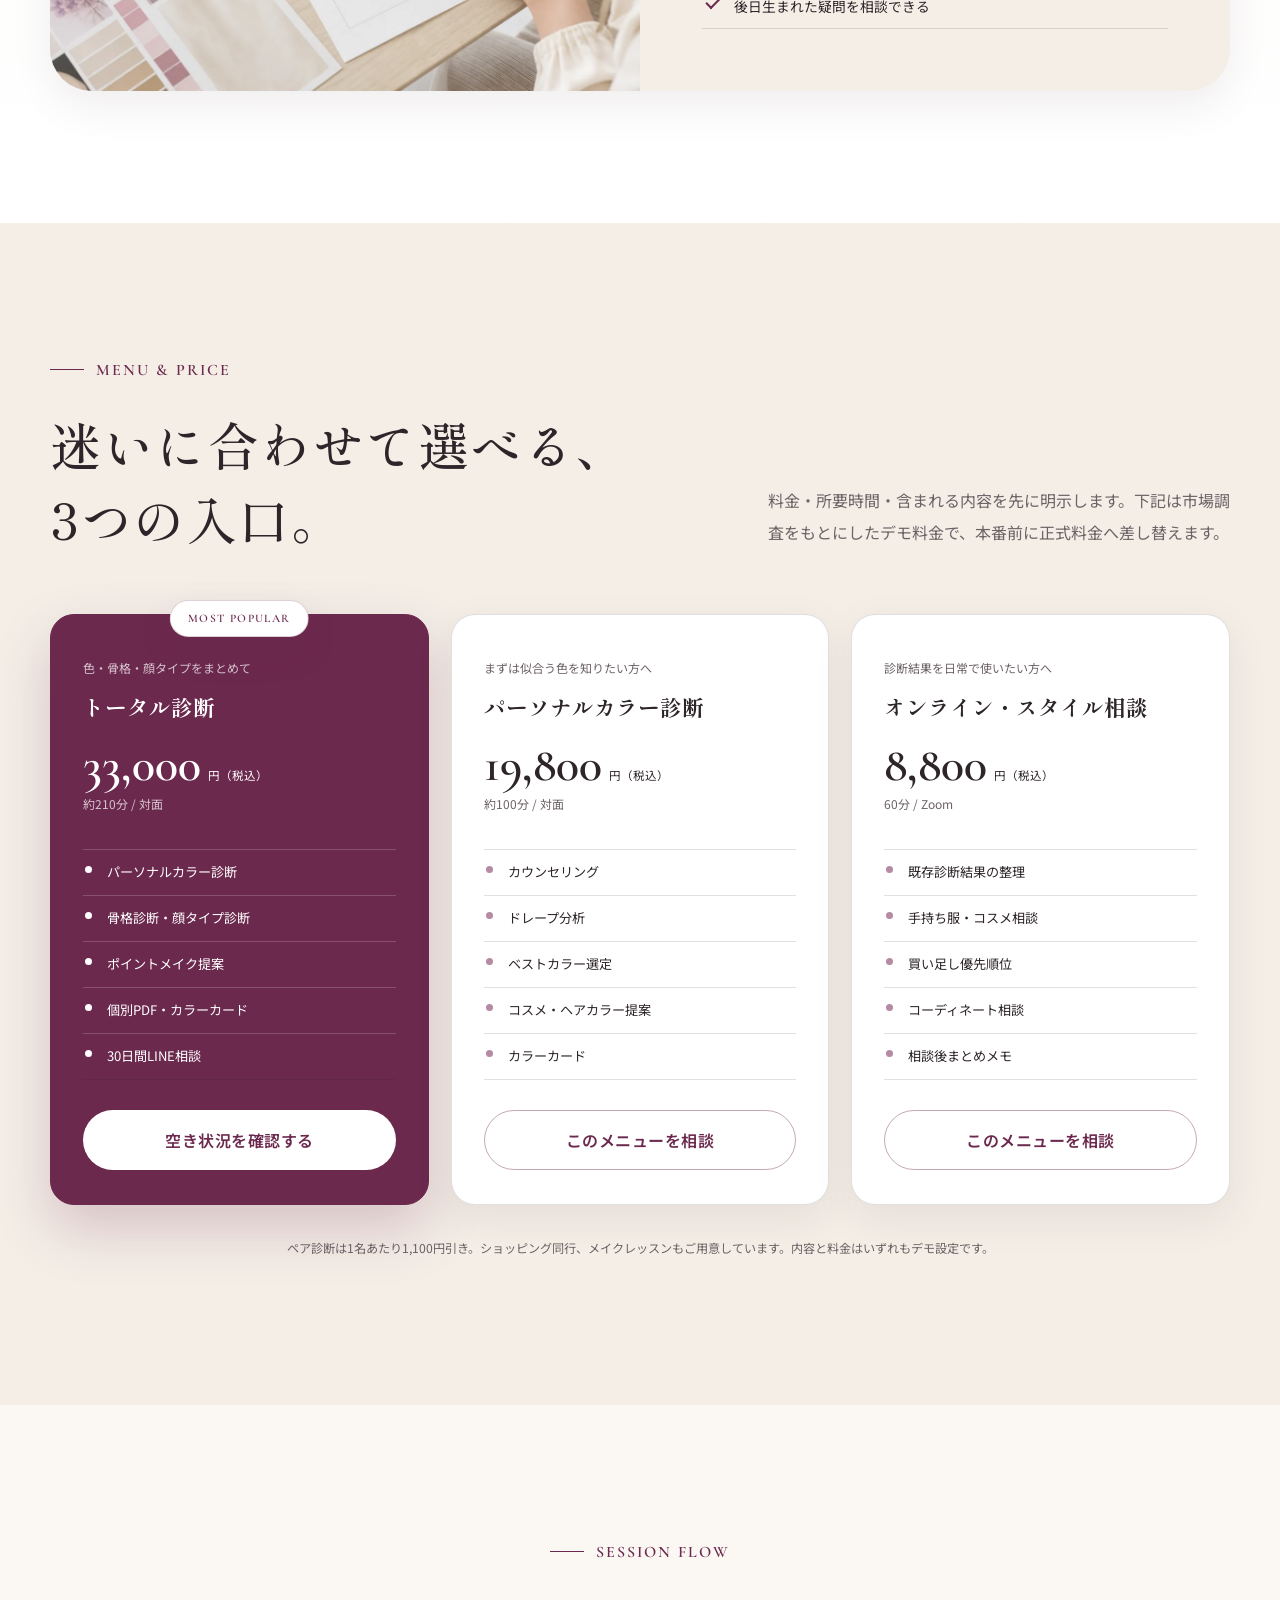
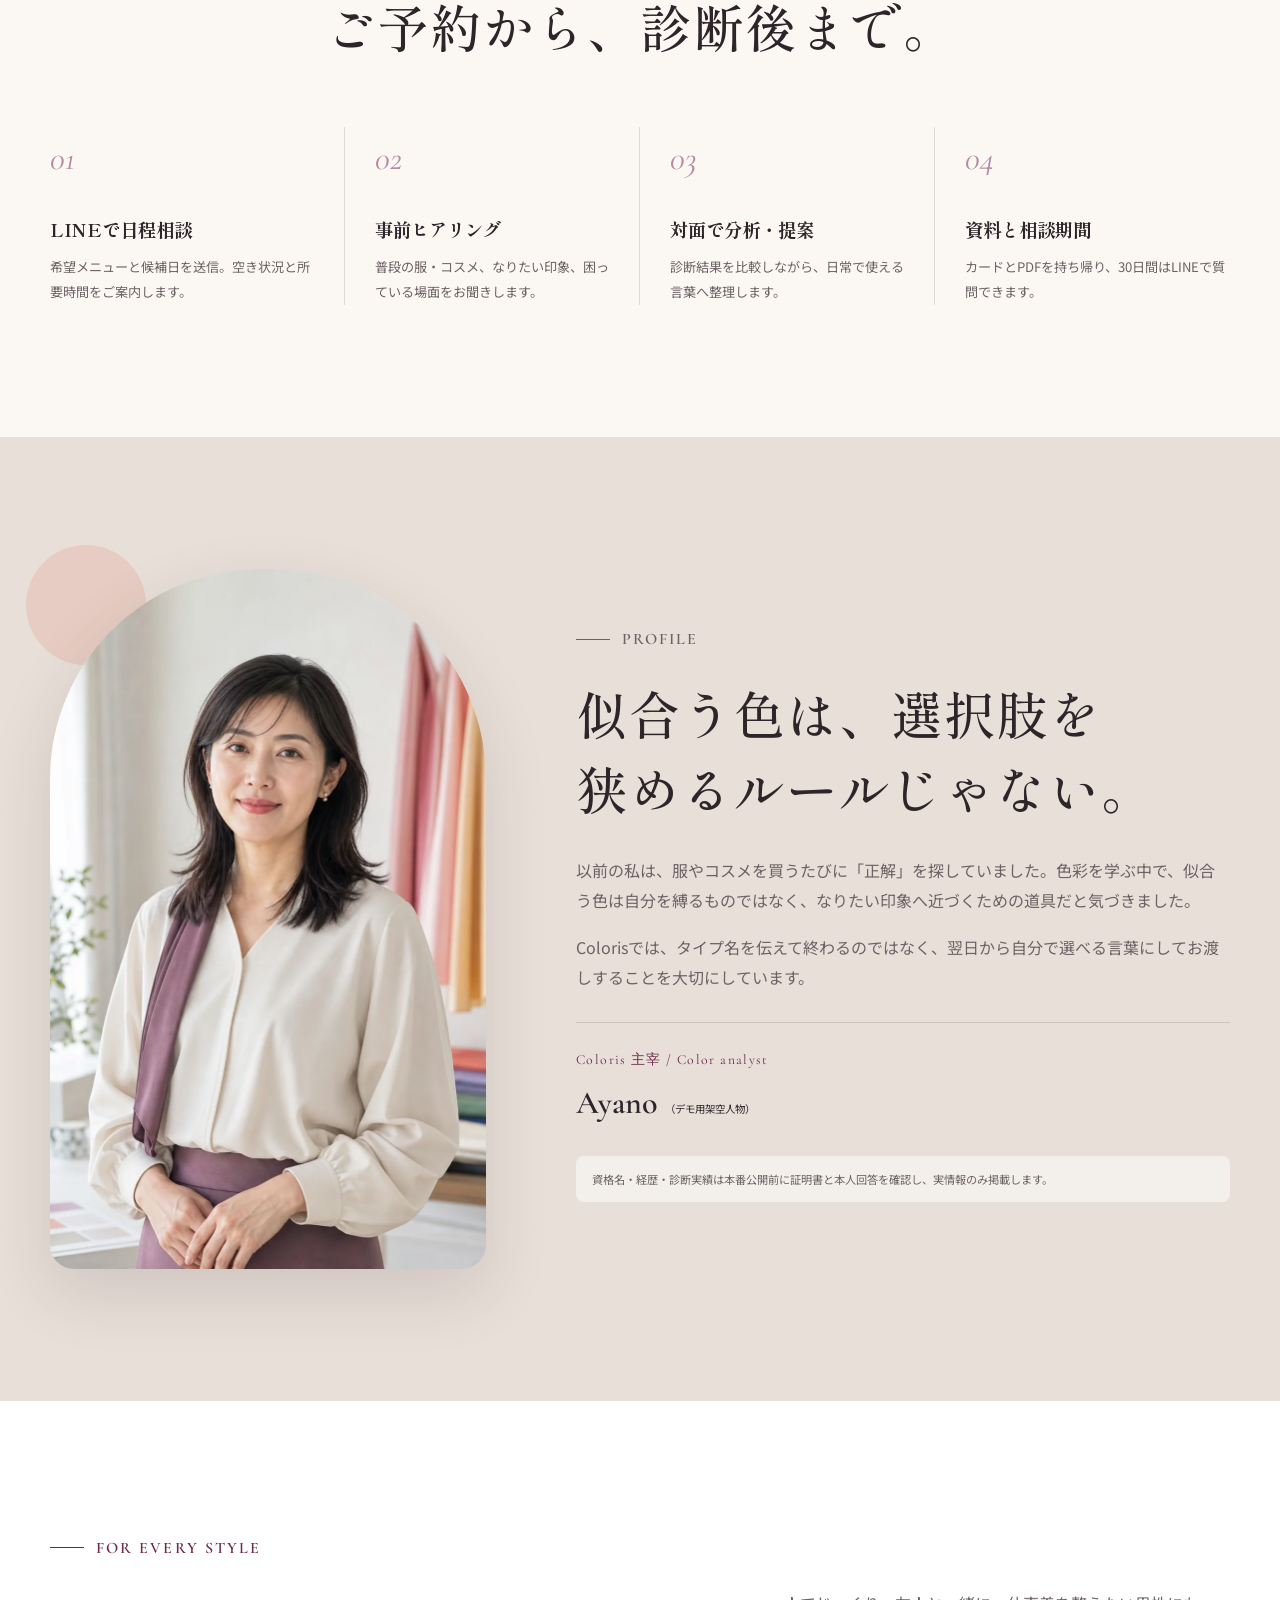
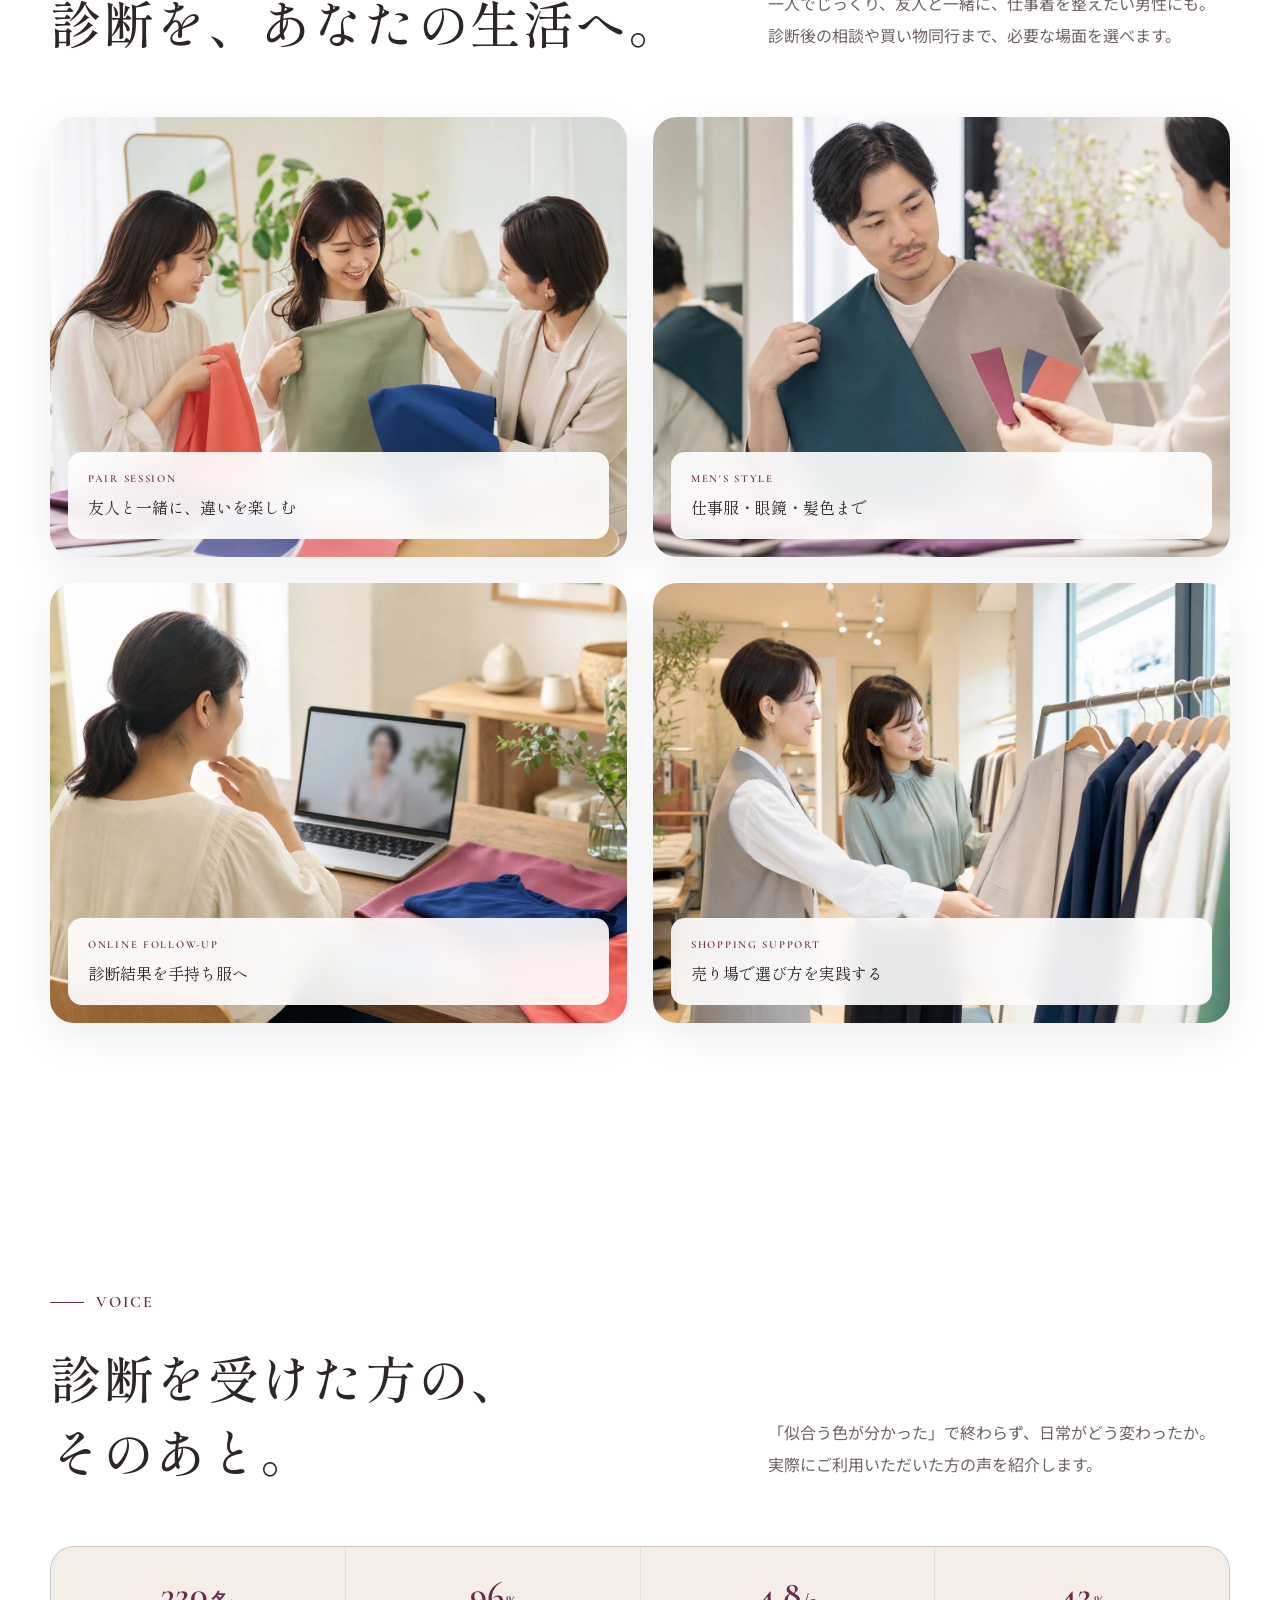
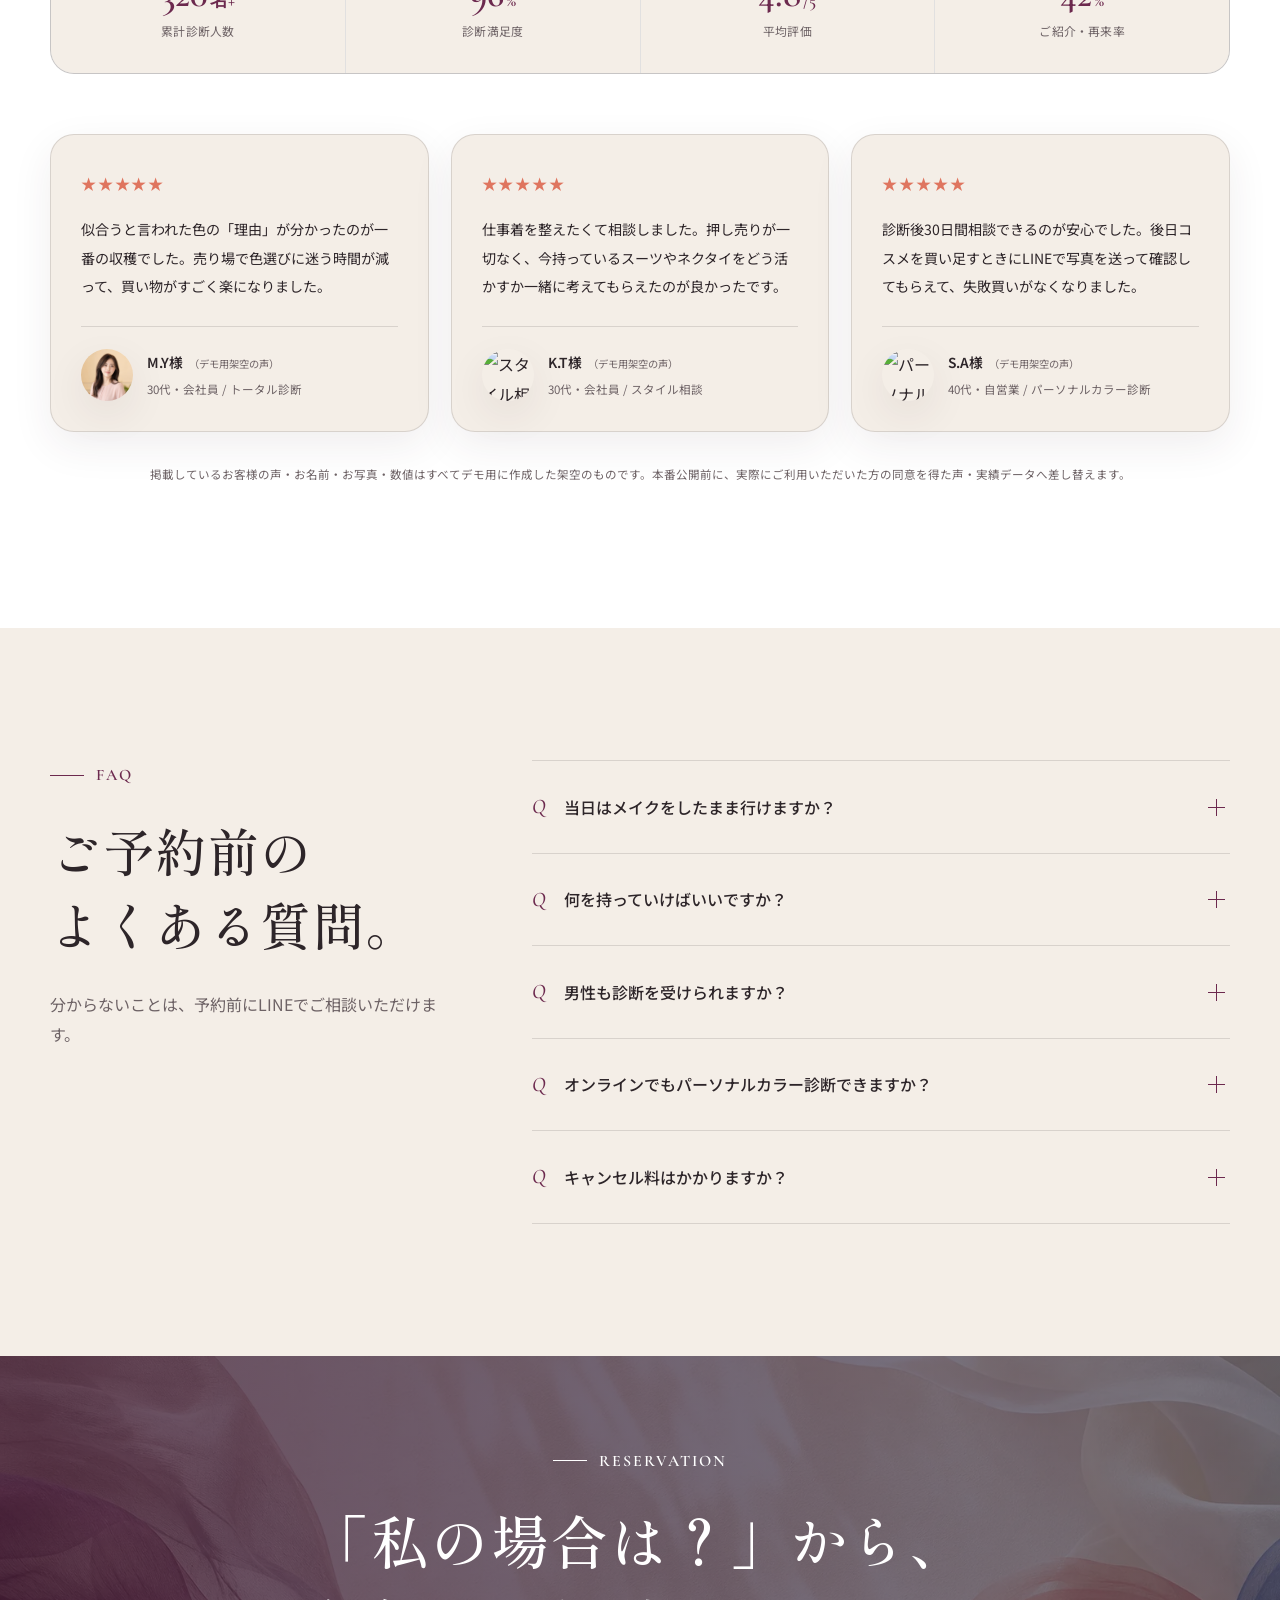
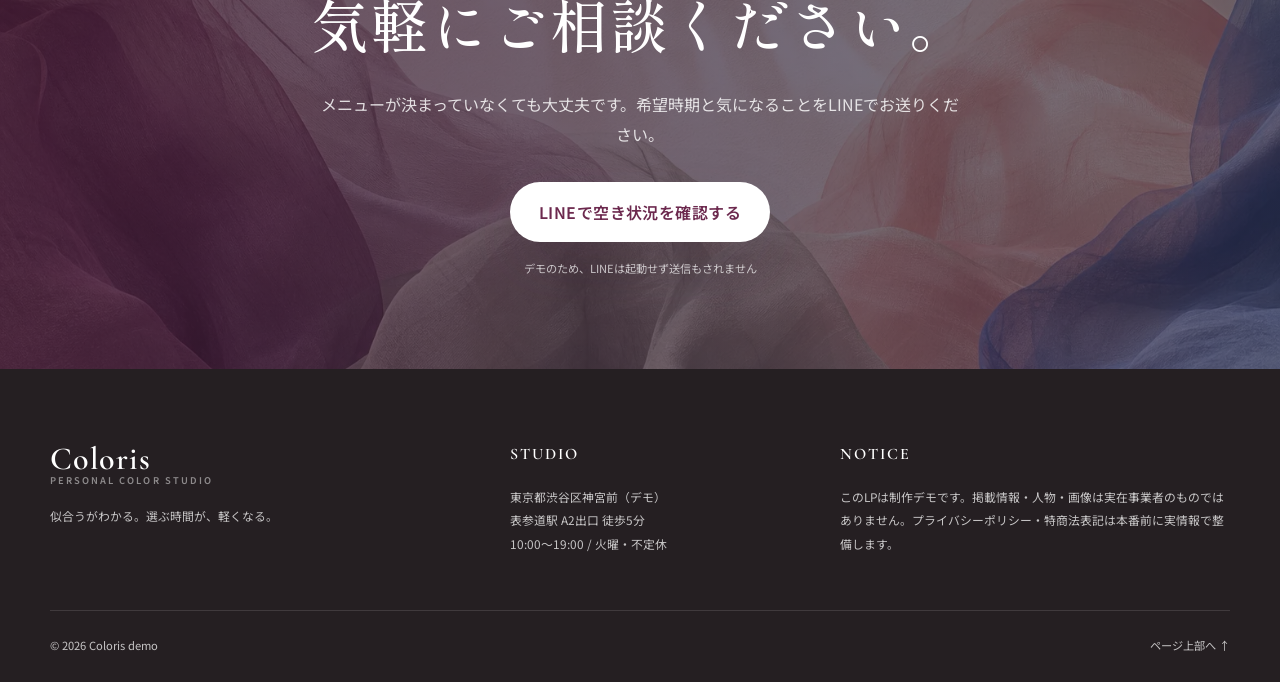
==== commit d6bea42d: "お客様の声セクションを追加 診断を受けた方の声3件と実績数字バンドを新設。既存の未使用テストモニアル画像を活用し、社会的証明を補強。  Co-Authored-By: Claude Sonnet 5 " ====
--- a/lp/index.html
+++ b/lp/index.html
@@ -36,6 +36,7 @@
         <a href="#diagnosis">診断内容</a>
         <a href="#menu">メニュー</a>
         <a href="#profile">プロフィール</a>
+        <a href="#voice">お客様の声</a>
         <a href="#faq">よくある質問</a>
         <a class="nav-cta" href="#reservation">空き状況を確認</a>
       </nav>
@@ -264,6 +265,58 @@
       </div>
     </section>
 
+    <section class="section testimonial-section" id="voice">
+      <div class="container section-heading reveal">
+        <div>
+          <p class="eyebrow"><span></span> Voice</p>
+          <h2>診断を受けた方の、<br>そのあと。</h2>
+        </div>
+        <p>「似合う色が分かった」で終わらず、日常がどう変わったか。実際にご利用いただいた方の声を紹介します。</p>
+      </div>
+      <div class="container testimonial-stats reveal">
+        <div><strong>320<span>名+</span></strong><span>累計診断人数</span></div>
+        <div><strong>96<span>%</span></strong><span>診断満足度</span></div>
+        <div><strong>4.8<span>/5</span></strong><span>平均評価</span></div>
+        <div><strong>42<span>%</span></strong><span>ご紹介・再来率</span></div>
+      </div>
+      <div class="container testimonial-grid">
+        <article class="testimonial-card reveal">
+          <div class="testimonial-rating" aria-hidden="true">★★★★★</div>
+          <p class="testimonial-quote">似合うと言われた色の「理由」が分かったのが一番の収穫でした。売り場で色選びに迷う時間が減って、買い物がすごく楽になりました。</p>
+          <div class="testimonial-person">
+            <img src="assets/images/testimonial-woman-30s.webp" width="240" height="240" loading="lazy" alt="トータル診断を受けた30代女性のデモ用ポートレート">
+            <div>
+              <strong>M.Y様<small>（デモ用架空の声）</small></strong>
+              <span>30代・会社員 / トータル診断</span>
+            </div>
+          </div>
+        </article>
+        <article class="testimonial-card reveal delay-1">
+          <div class="testimonial-rating" aria-hidden="true">★★★★★</div>
+          <p class="testimonial-quote">仕事着を整えたくて相談しました。押し売りが一切なく、今持っているスーツやネクタイをどう活かすか一緒に考えてもらえたのが良かったです。</p>
+          <div class="testimonial-person">
+            <img src="assets/images/testimonial-man-30s.webp" width="240" height="240" loading="lazy" alt="スタイル相談を受けた30代男性のデモ用ポートレート">
+            <div>
+              <strong>K.T様<small>（デモ用架空の声）</small></strong>
+              <span>30代・会社員 / スタイル相談</span>
+            </div>
+          </div>
+        </article>
+        <article class="testimonial-card reveal delay-2">
+          <div class="testimonial-rating" aria-hidden="true">★★★★★</div>
+          <p class="testimonial-quote">診断後30日間相談できるのが安心でした。後日コスメを買い足すときにLINEで写真を送って確認してもらえて、失敗買いがなくなりました。</p>
+          <div class="testimonial-person">
+            <img src="assets/images/testimonial-woman-40s.webp" width="240" height="240" loading="lazy" alt="パーソナルカラー診断を受けた40代女性のデモ用ポートレート">
+            <div>
+              <strong>S.A様<small>（デモ用架空の声）</small></strong>
+              <span>40代・自営業 / パーソナルカラー診断</span>
+            </div>
+          </div>
+        </article>
+      </div>
+      <p class="container testimonial-disclaimer reveal">掲載しているお客様の声・お名前・お写真・数値はすべてデモ用に作成した架空のものです。本番公開前に、実際にご利用いただいた方の同意を得た声・実績データへ差し替えます。</p>
+    </section>
+
     <section class="section faq-section" id="faq">
       <div class="container faq-layout">
         <div class="faq-heading reveal"><p class="eyebrow"><span></span> FAQ</p><h2>ご予約前の<br>よくある質問。</h2><p>分からないことは、予約前にLINEでご相談いただけます。</p></div>
--- a/lp/assets/style.css
+++ b/lp/assets/style.css
@@ -235,6 +235,24 @@
 .scene-card:hover img { transform: scale(1.03); }
 .scene-card figcaption { position: absolute; right: 18px; bottom: 18px; left: 18px; padding: 17px 20px; color: var(--ink); background: rgba(255,255,255,.9); border-radius: 14px; backdrop-filter: blur(12px); font-family: var(--font-mincho); font-size: 1rem; }
 .scene-card figcaption span { margin-bottom: 3px; font-family: var(--font-latin); font-size: .67rem; }
+
+.testimonial-section { background: #fff; }
+.testimonial-stats { display: grid; grid-template-columns: repeat(4, 1fr); gap: 1px; margin-bottom: 60px; padding: 0; background: var(--line); border: 1px solid var(--line); border-radius: var(--radius); overflow: hidden; }
+.testimonial-stats > div { display: flex; flex-direction: column; align-items: center; gap: 6px; padding: 30px 18px; background: var(--paper-2); text-align: center; }
+.testimonial-stats strong { color: var(--plum); font-family: var(--font-latin); font-size: 2.3rem; font-weight: 600; line-height: 1; }
+.testimonial-stats strong span { margin-left: 2px; font-size: 1.1rem; }
+.testimonial-stats > div > span:last-child { color: var(--muted); font-size: .74rem; letter-spacing: .02em; }
+.testimonial-grid { display: grid; grid-template-columns: repeat(3, 1fr); gap: 22px; }
+.testimonial-card { display: flex; flex-direction: column; padding: 34px 30px 30px; background: var(--paper-2); border: 1px solid var(--line); border-radius: var(--radius); box-shadow: var(--shadow-soft); }
+.testimonial-rating { margin-bottom: 18px; color: var(--coral); letter-spacing: .12em; font-size: .95rem; }
+.testimonial-quote { flex: 1; margin: 0 0 26px; color: var(--ink); font-size: .88rem; line-height: 2; }
+.testimonial-person { display: flex; align-items: center; gap: 14px; padding-top: 22px; border-top: 1px solid var(--line); }
+.testimonial-person img { width: 52px; height: 52px; border-radius: 50%; object-fit: cover; box-shadow: var(--shadow-soft); }
+.testimonial-person div { display: flex; flex-direction: column; gap: 3px; }
+.testimonial-person strong { font-size: .86rem; font-weight: 600; }
+.testimonial-person small { margin-left: 6px; color: var(--muted); font-size: .64rem; font-weight: 400; }
+.testimonial-person span { color: var(--muted); font-size: .72rem; }
+.testimonial-disclaimer { margin-top: 32px; color: var(--muted); font-size: .72rem; line-height: 1.8; text-align: center; }
 
 .faq-section { background: var(--paper-2); }
 .faq-layout { display: grid; grid-template-columns: .72fr 1.28fr; gap: 90px; }
@@ -330,6 +348,8 @@
   .faq-layout { grid-template-columns: 1fr; gap: 45px; }
   .faq-heading { position: static; }
   .footer-grid { grid-template-columns: 1fr 1fr; }.footer-grid > div:first-child { grid-column: 1 / -1; }
+  .testimonial-stats { grid-template-columns: repeat(2, 1fr); }
+  .testimonial-grid { grid-template-columns: 1fr; max-width: 560px; margin-inline: auto; }
 }
 
 @media (max-width: 580px) {
@@ -385,6 +405,10 @@
   .scene-card, .scene-card img { min-height: 390px; }
   .faq-list summary { padding-block: 23px; font-size: .9rem; }
   .faq-list details > div { padding-left: 32px; padding-right: 10px; }
+  .testimonial-stats { grid-template-columns: 1fr 1fr; margin-bottom: 40px; }
+  .testimonial-stats > div { padding: 22px 12px; }
+  .testimonial-stats strong { font-size: 1.9rem; }
+  .testimonial-card { padding: 28px 22px 24px; }
   .reservation { min-height: 580px; }
   .reservation-bg { object-position: center; }
   .reservation-content { padding: 80px 8px; }
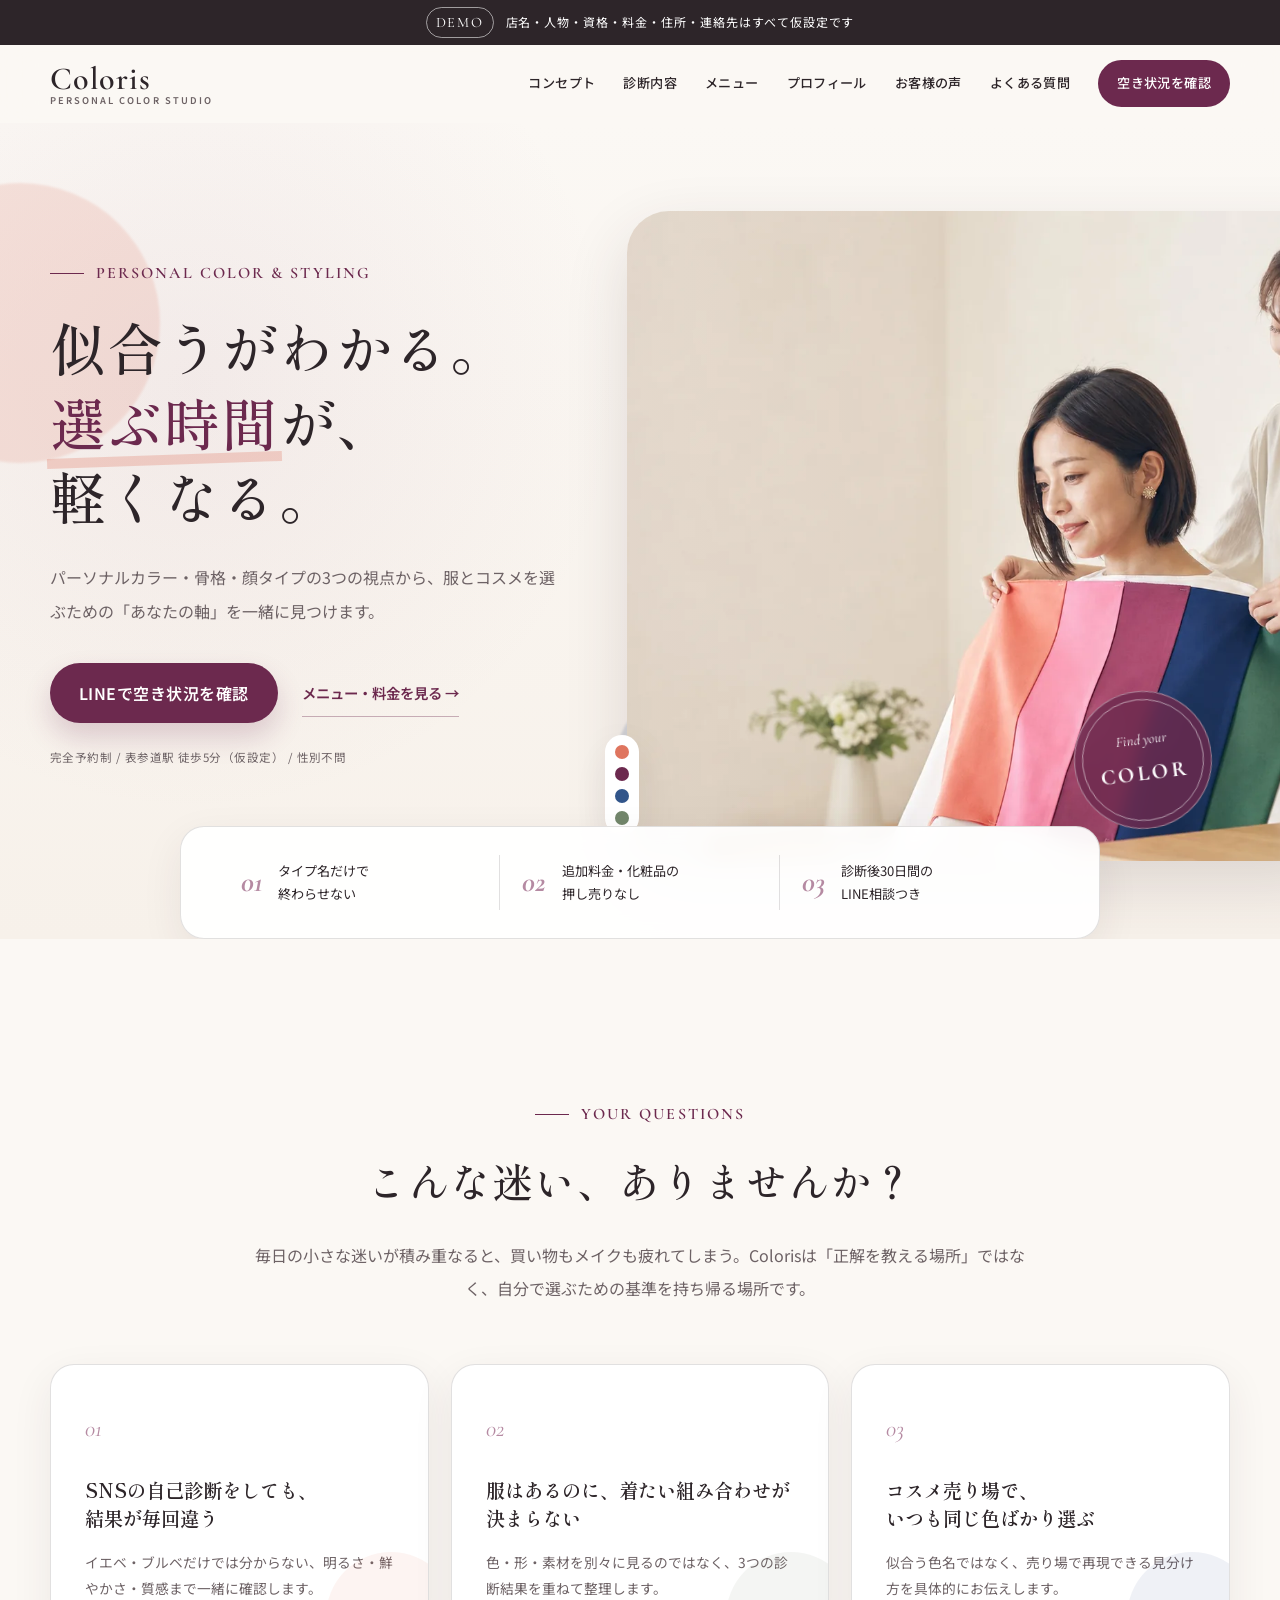
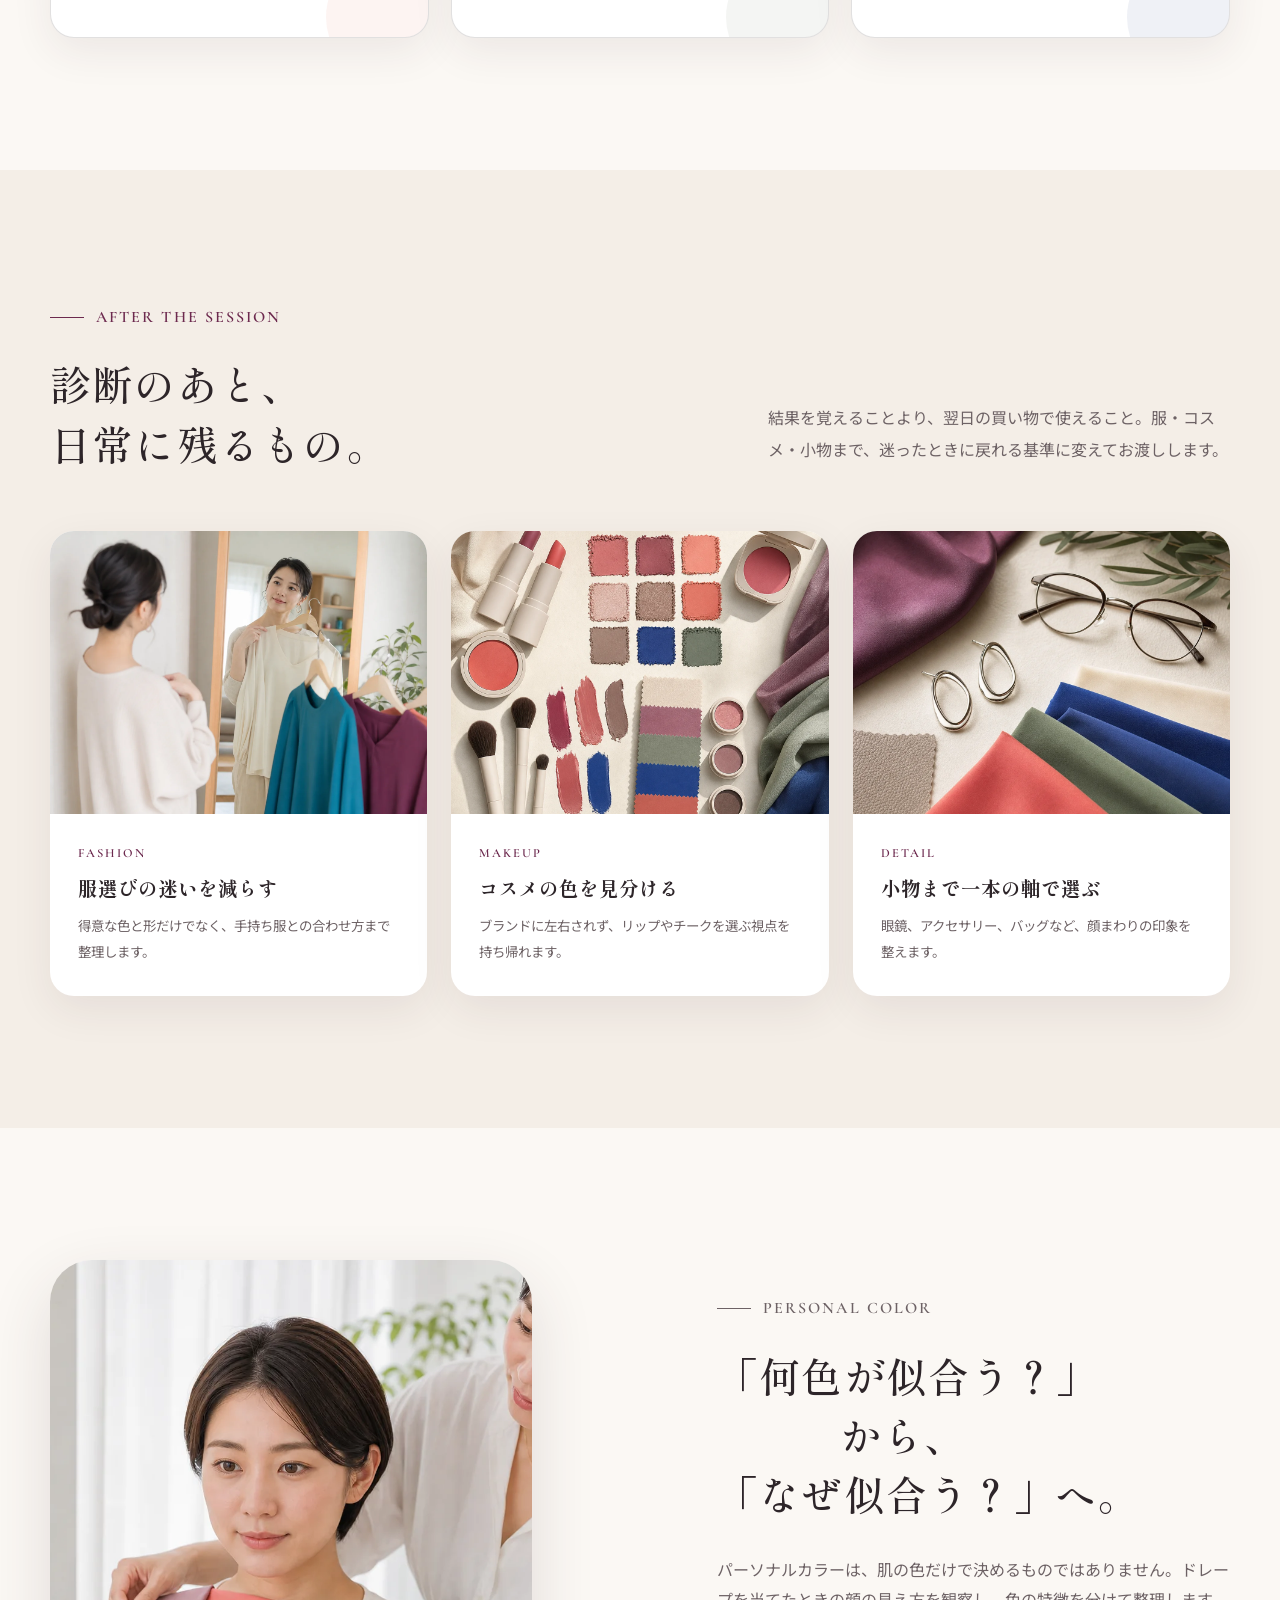
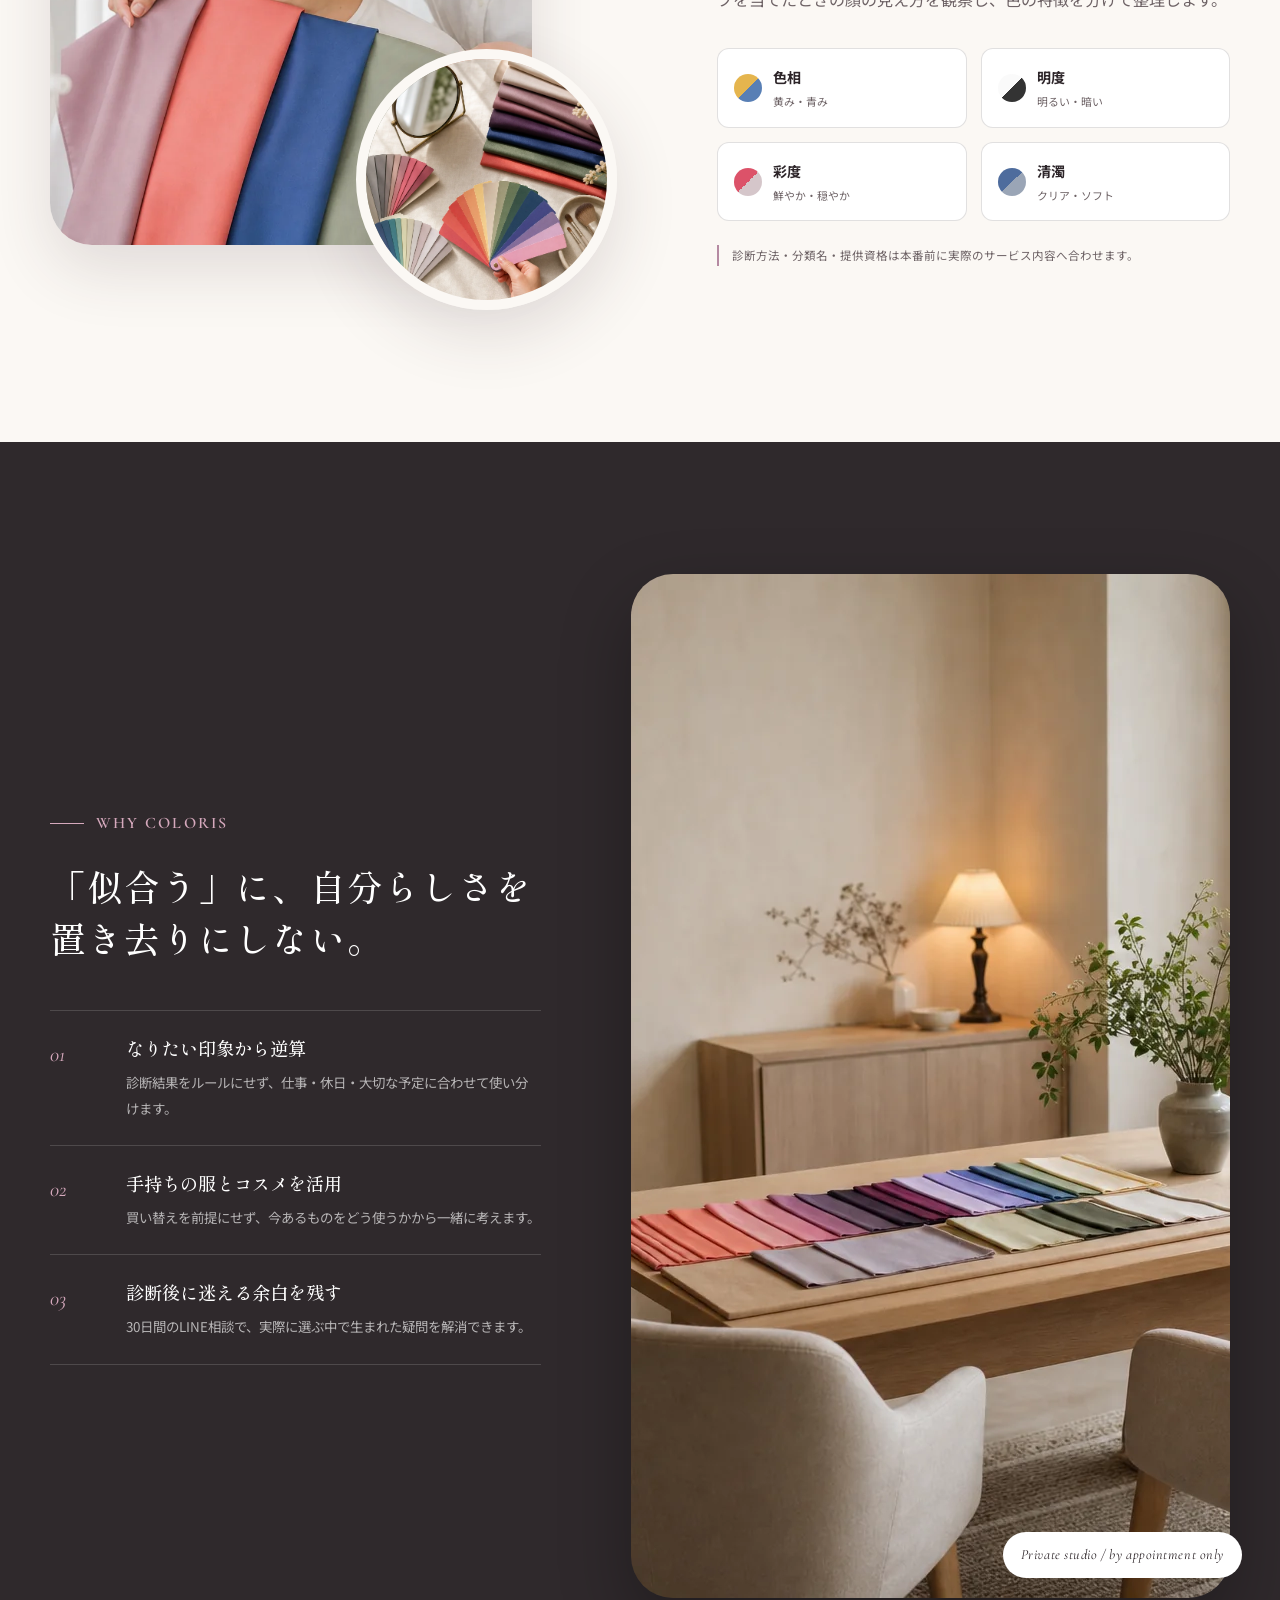
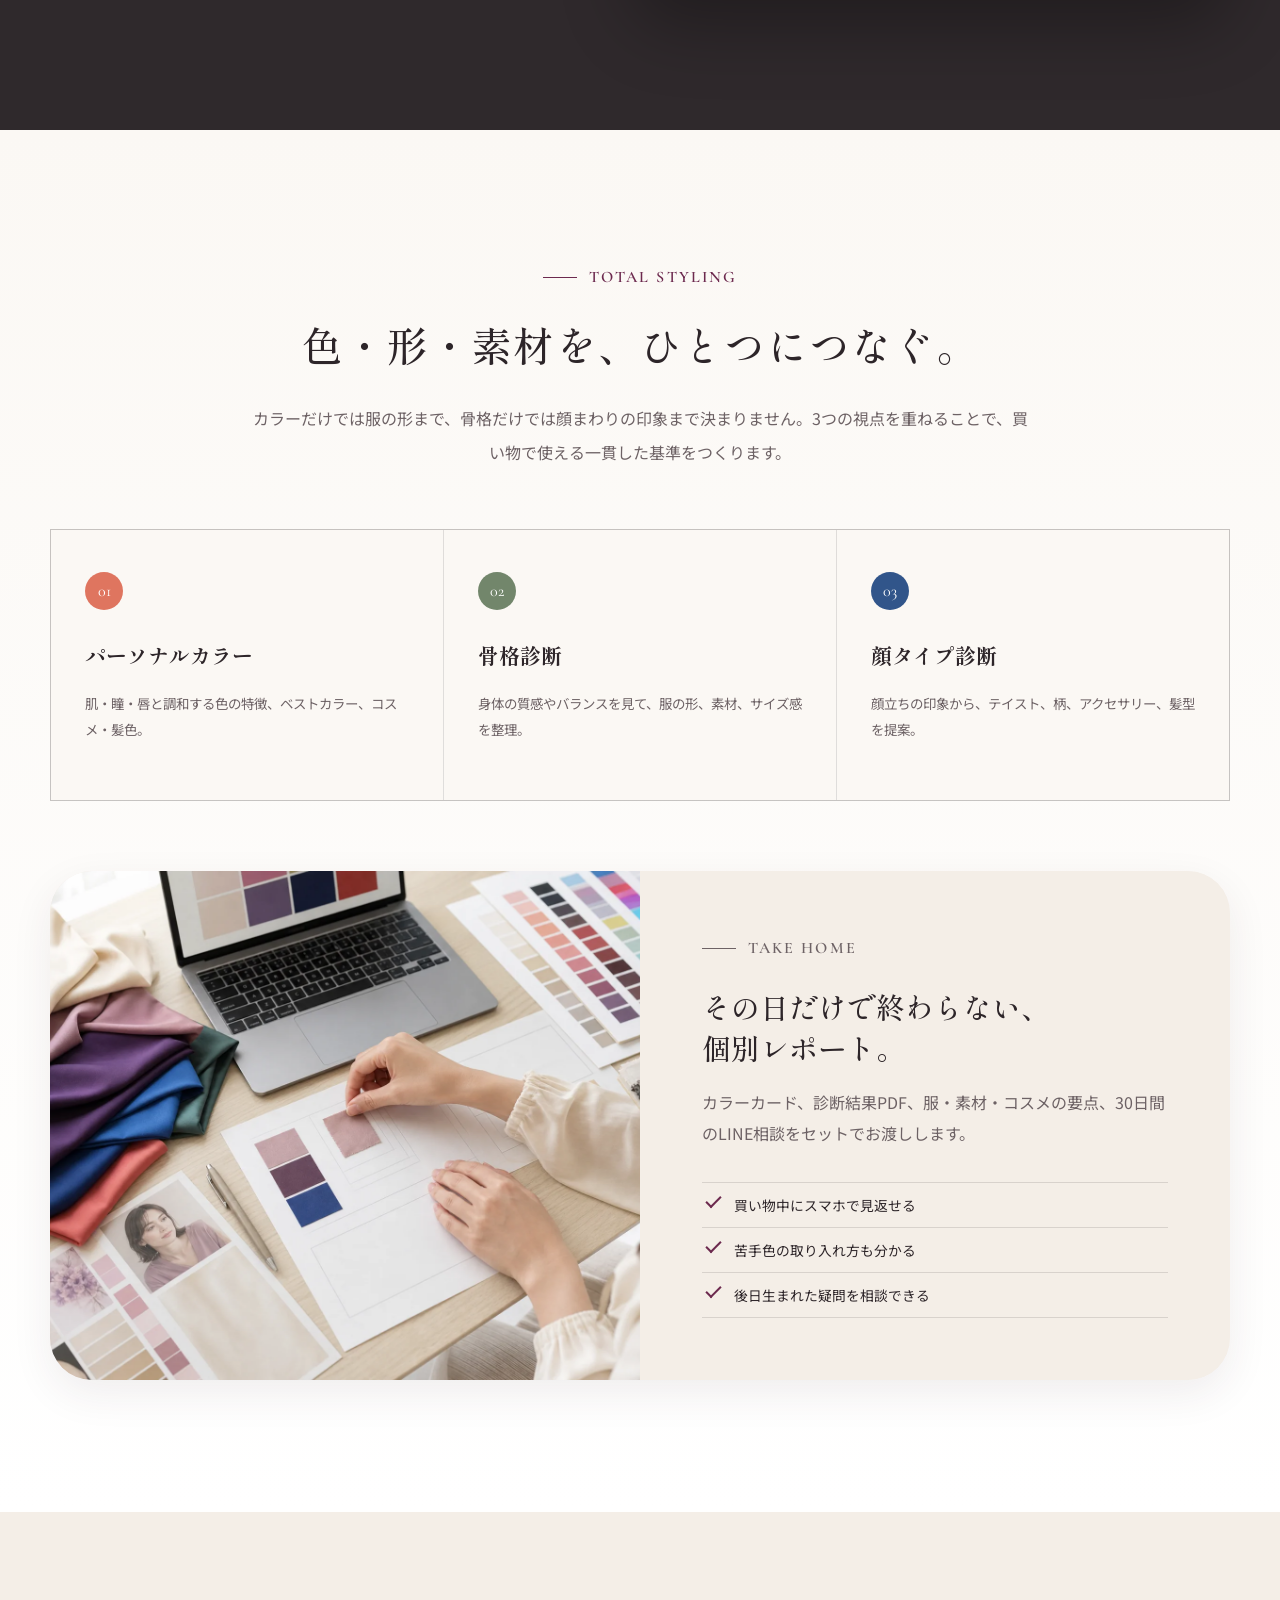
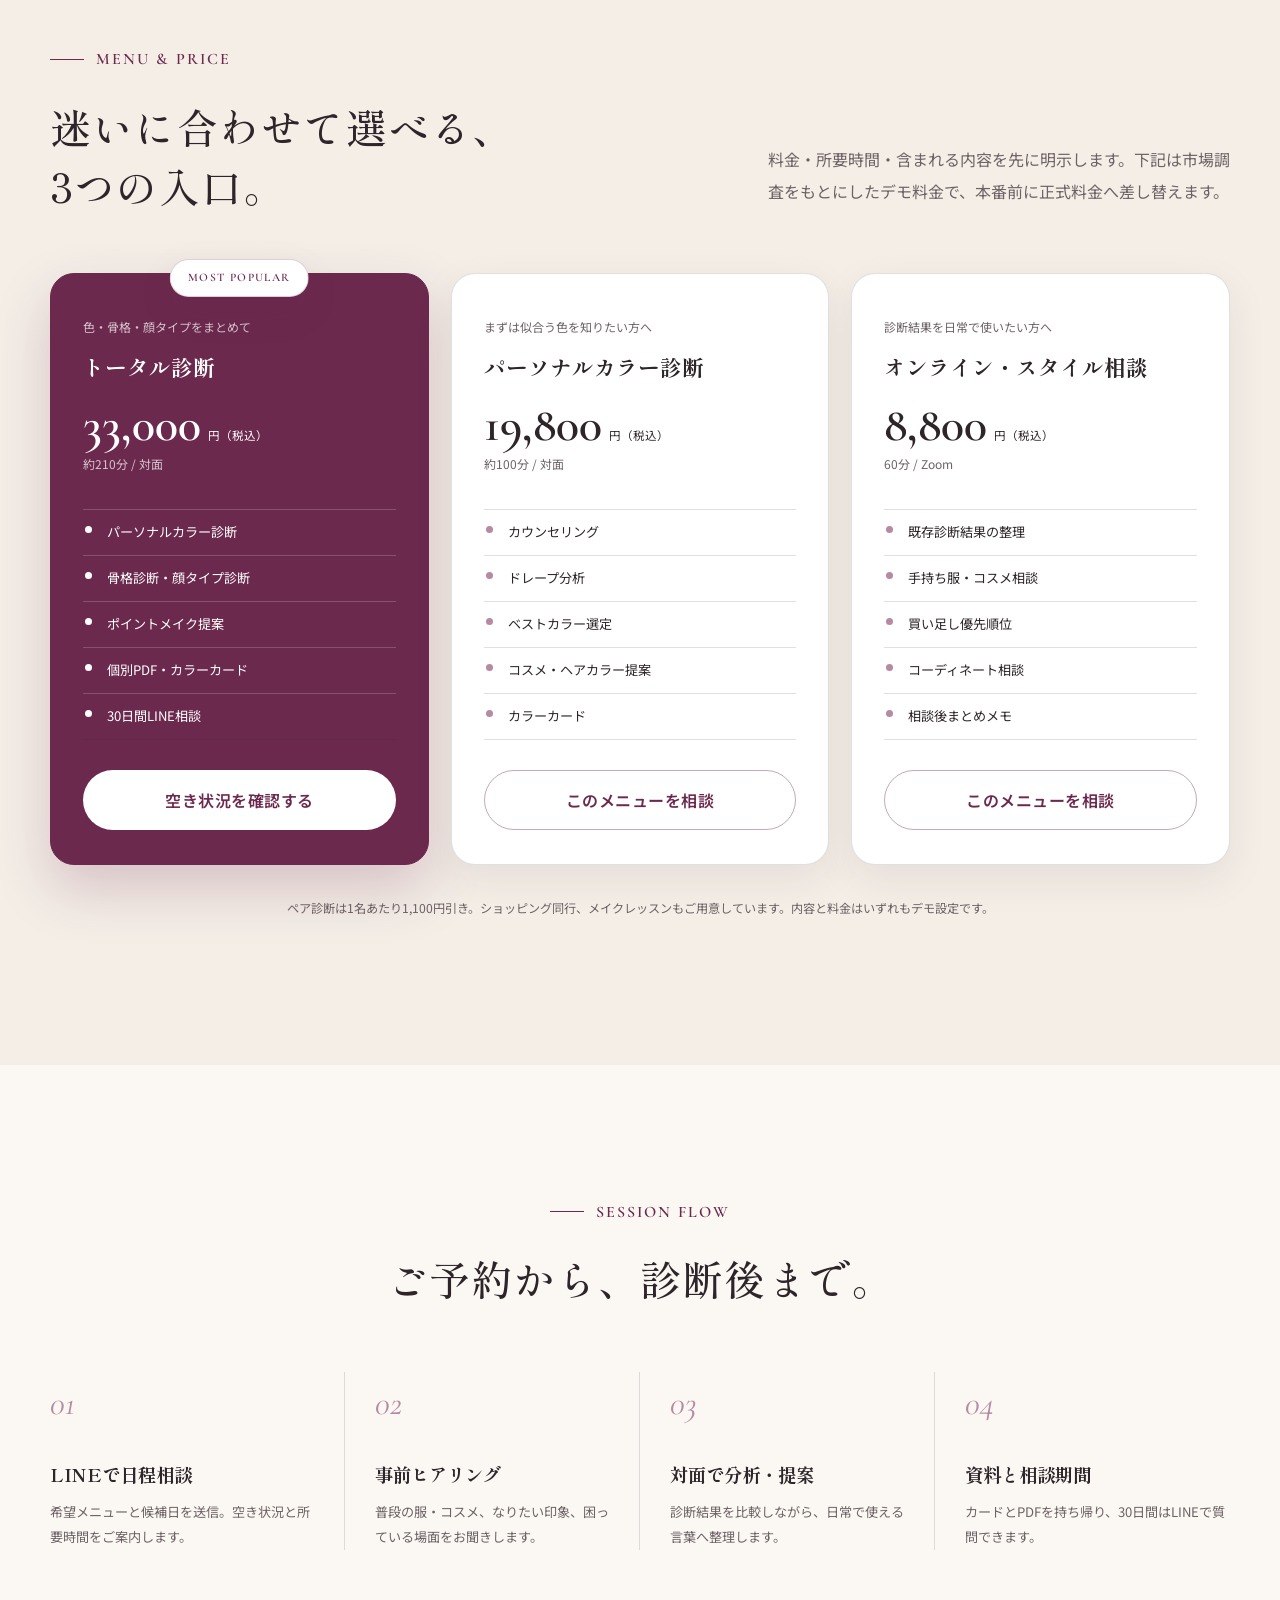
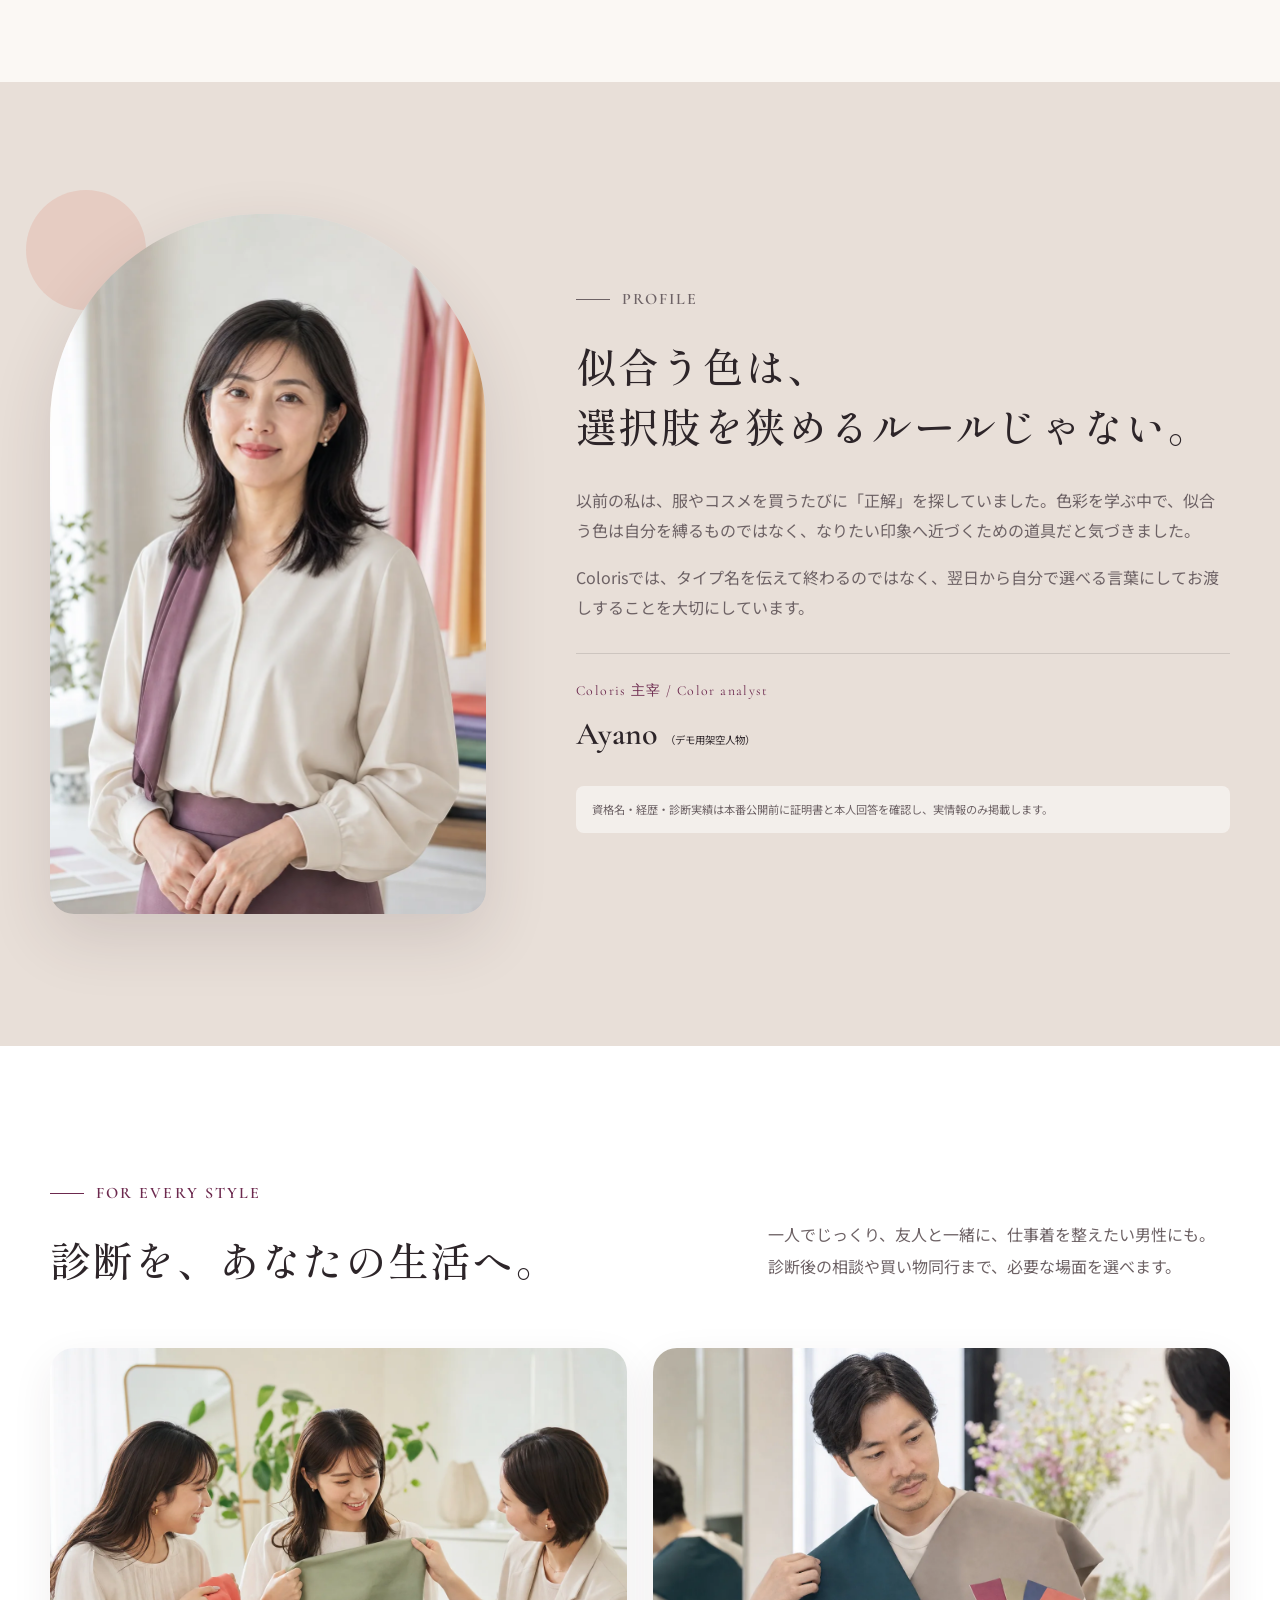
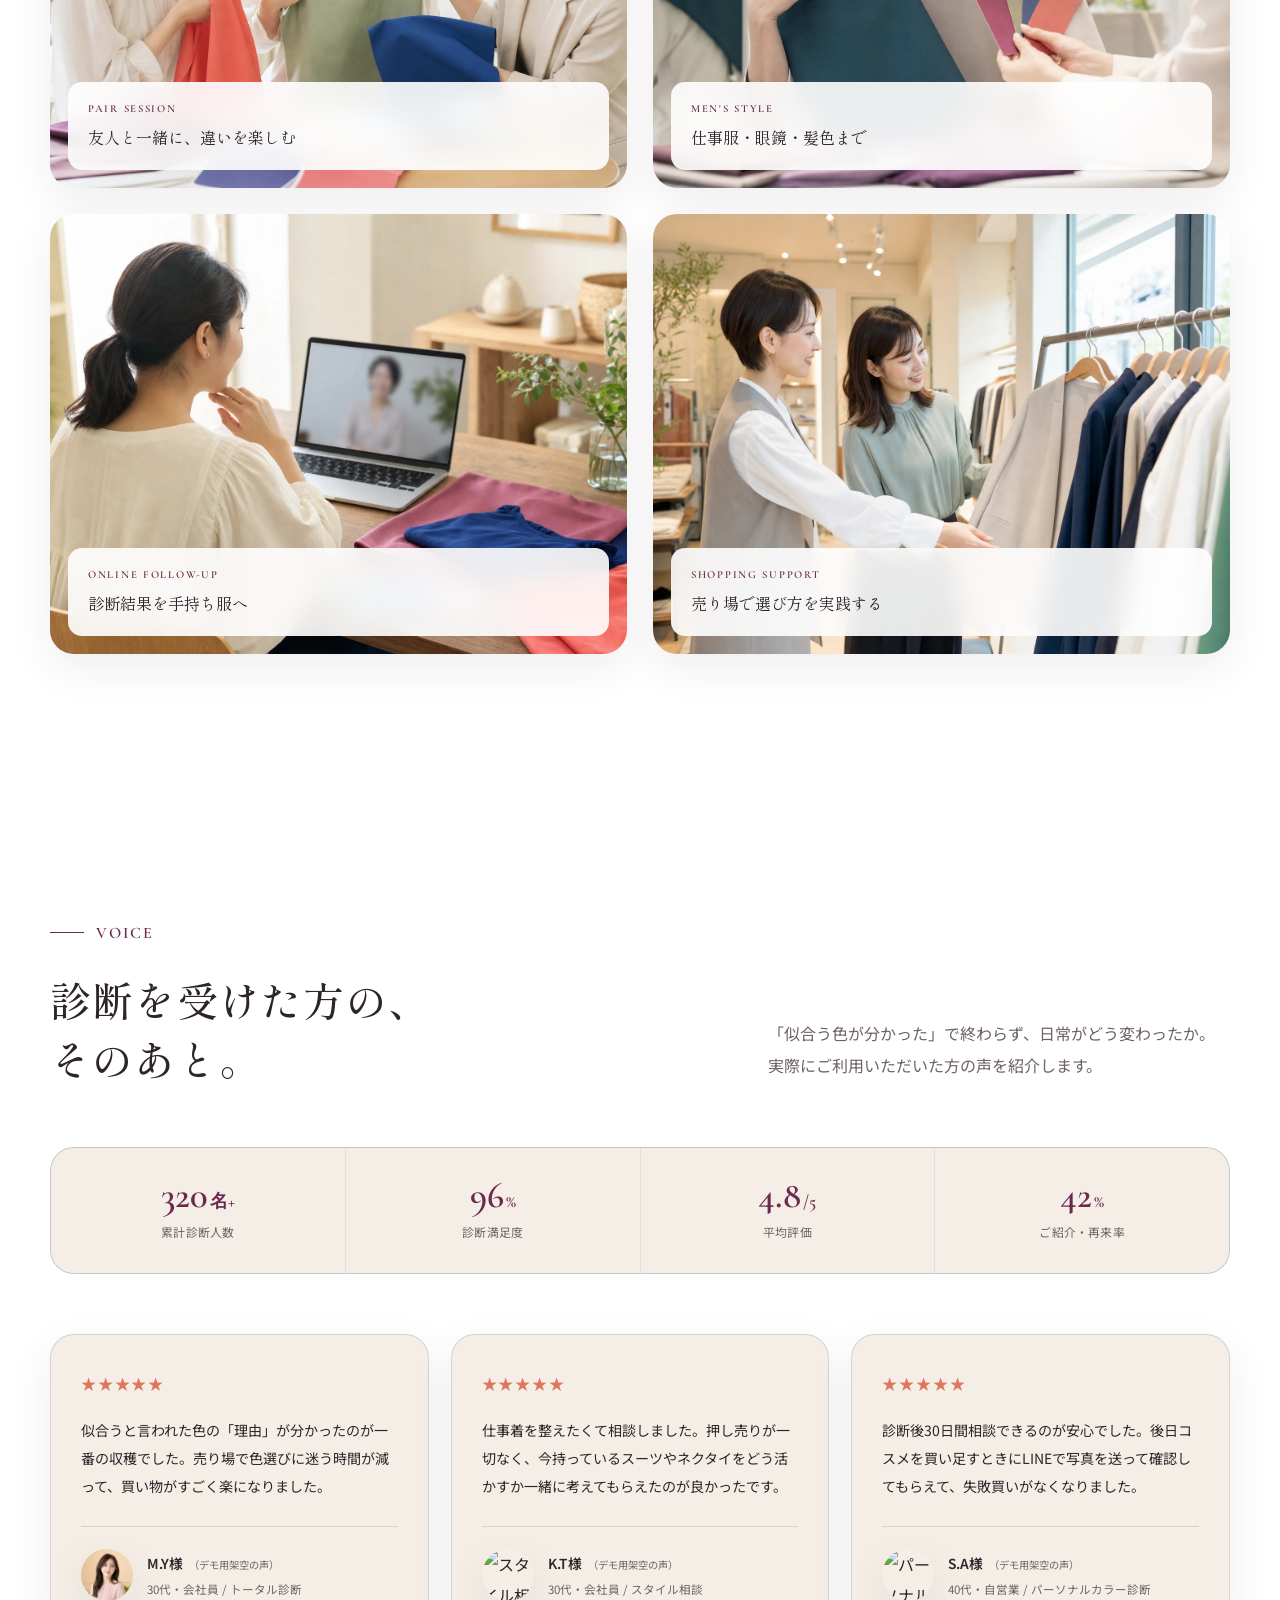
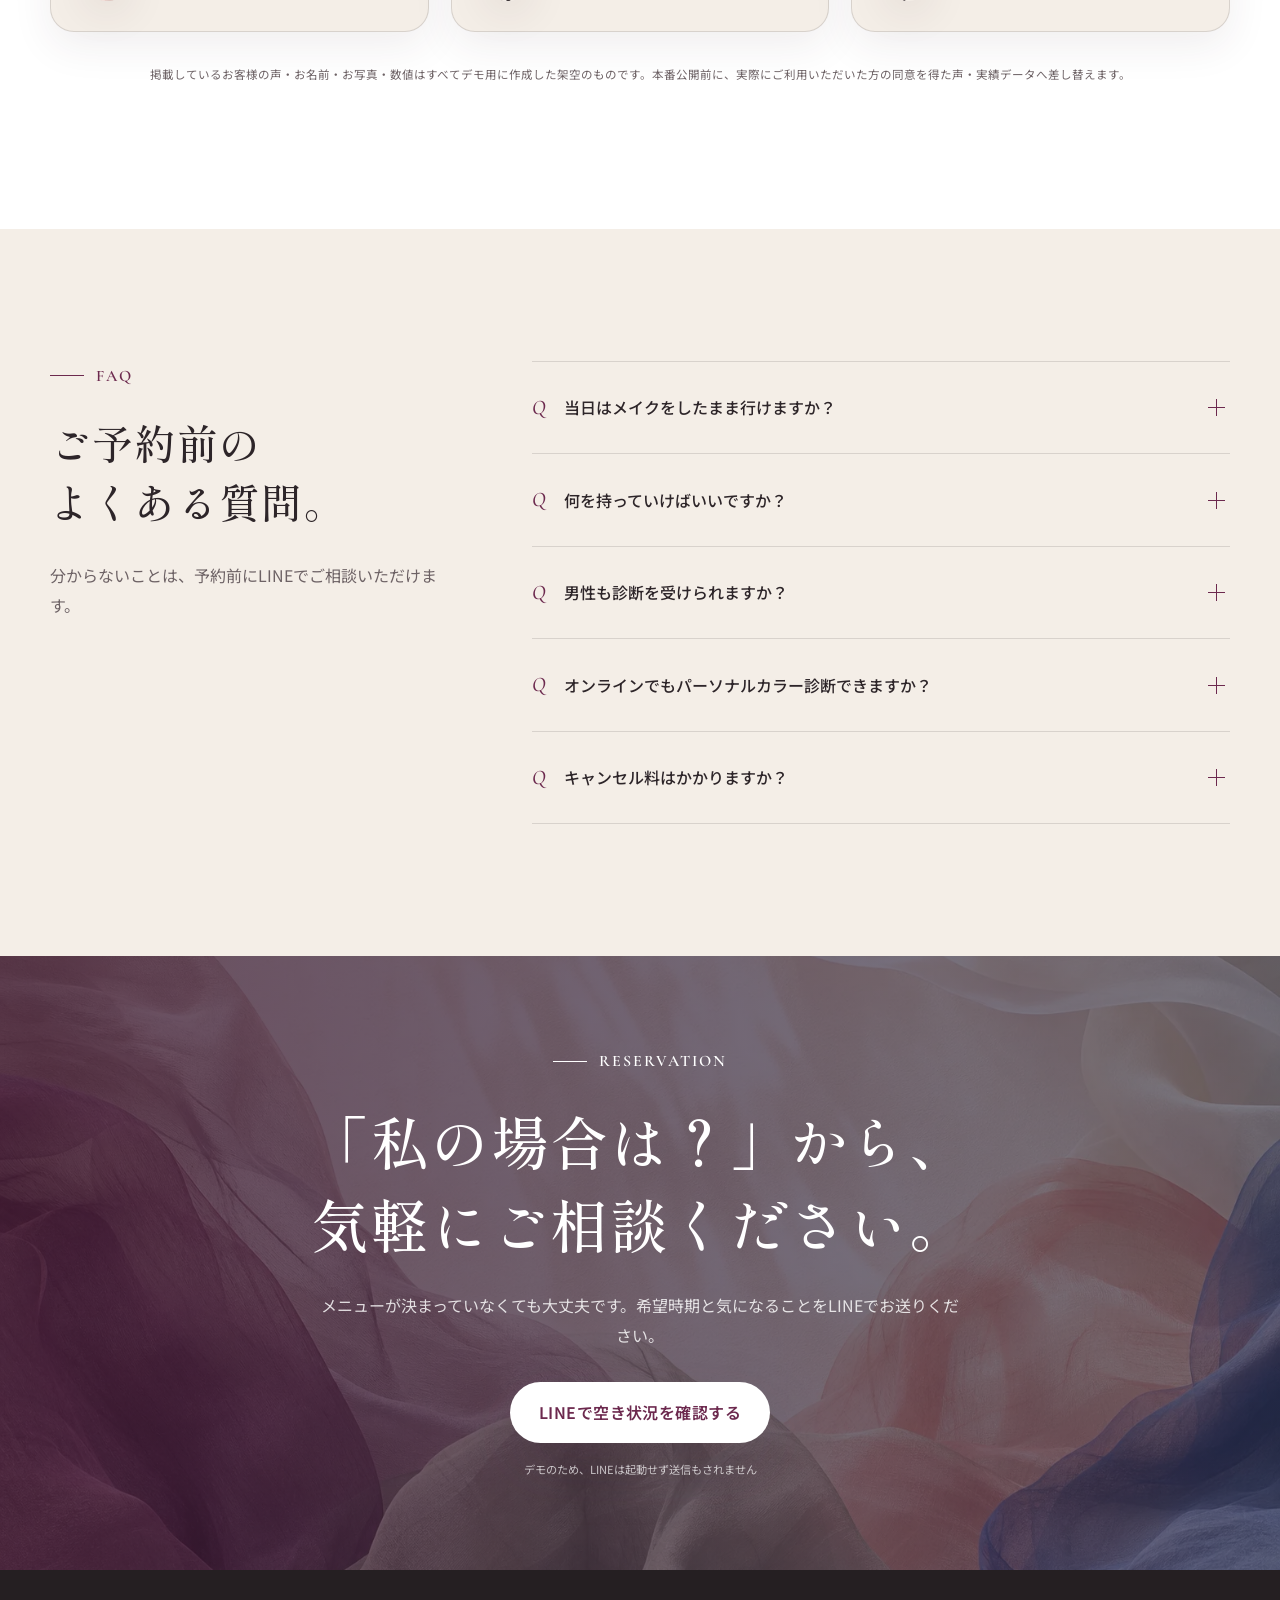
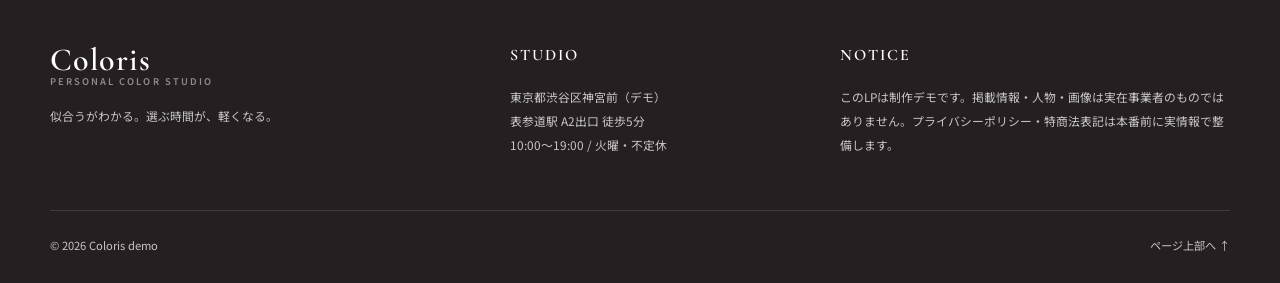
==== commit 7264ba55: "見出しの改行を文節単位に統一（ぶら下がり・不自然な折返し解消） 前回の改行修正が親リポジトリで未コミットのまま公開版から漏れていたため取り込み、 さらに全セクション見出しをkeepスパンで文節制御。P" ====
--- a/lp/index.html
+++ b/lp/index.html
@@ -10,7 +10,7 @@
   <link rel="preconnect" href="https://fonts.googleapis.com">
   <link rel="preconnect" href="https://fonts.gstatic.com" crossorigin>
   <link href="https://fonts.googleapis.com/css2?family=Cormorant+Garamond:ital,wght@0,500;0,600;1,500&family=Noto+Sans+JP:wght@300;400;500;600;700&family=Shippori+Mincho:wght@500;600&display=swap" rel="stylesheet">
-  <link rel="stylesheet" href="assets/style.css">
+  <link rel="stylesheet" href="assets/style.css?v=6">
   <script src="assets/app.js" defer></script>
 </head>
 <body>
@@ -50,7 +50,7 @@
       <div class="container hero-grid">
         <div class="hero-copy reveal">
           <p class="eyebrow"><span></span> Personal color &amp; styling</p>
-          <h1>似合うがわかる。<br><em>選ぶ時間</em>が、<br>軽くなる。</h1>
+          <h1><span class="keep">似合うがわかる。</span><br><span class="keep"><em>選ぶ時間</em>が、</span><br><span class="keep">軽くなる。</span></h1>
           <p class="hero-lead">パーソナルカラー・骨格・顔タイプの3つの視点から、服とコスメを選ぶための「あなたの軸」を一緒に見つけます。</p>
           <div class="hero-actions">
             <a class="button button-primary" href="#reservation">LINEで空き状況を確認</a>
@@ -79,23 +79,23 @@
     <section class="section worries" id="concept">
       <div class="container narrow center reveal">
         <p class="eyebrow centered"><span></span> Your questions</p>
-        <h2>こんな迷い、ありませんか？</h2>
+        <h2><span class="keep">こんな迷い、</span><span class="keep">ありませんか？</span></h2>
         <p class="section-lead">毎日の小さな迷いが積み重なると、買い物もメイクも疲れてしまう。Colorisは「正解を教える場所」ではなく、自分で選ぶための基準を持ち帰る場所です。</p>
       </div>
       <div class="container worry-grid">
         <article class="worry-card reveal">
           <span class="worry-number">01</span>
-          <h3>SNSの自己診断をしても、結果が毎回違う</h3>
+          <h3><span class="keep">SNSの自己診断をしても、</span><span class="keep">結果が毎回違う</span></h3>
           <p>イエベ・ブルベだけでは分からない、明るさ・鮮やかさ・質感まで一緒に確認します。</p>
         </article>
         <article class="worry-card reveal delay-1">
           <span class="worry-number">02</span>
-          <h3>服はあるのに、着たい組み合わせが決まらない</h3>
+          <h3><span class="keep">服はあるのに、</span><span class="keep">着たい組み合わせが</span><span class="keep">決まらない</span></h3>
           <p>色・形・素材を別々に見るのではなく、3つの診断結果を重ねて整理します。</p>
         </article>
         <article class="worry-card reveal delay-2">
           <span class="worry-number">03</span>
-          <h3>コスメ売り場で、いつも同じ色ばかり選ぶ</h3>
+          <h3><span class="keep">コスメ売り場で、</span><span class="keep">いつも同じ色ばかり選ぶ</span></h3>
           <p>似合う色名ではなく、売り場で再現できる見分け方を具体的にお伝えします。</p>
         </article>
       </div>
@@ -133,7 +133,7 @@
         </div>
         <div class="split-copy reveal delay-1">
           <p class="eyebrow"><span></span> Personal color</p>
-          <h2>「何色が似合う？」から、<br>「なぜ似合う？」へ。</h2>
+          <h2><span class="keep">「何色が似合う？」</span><br><span class="keep indent-1">から、</span><br><span class="keep">「なぜ似合う？」へ。</span></h2>
           <p>パーソナルカラーは、肌の色だけで決めるものではありません。ドレープを当てたときの顔の見え方を観察し、色の特徴を分けて整理します。</p>
           <div class="color-attributes" aria-label="確認する色の4属性">
             <div><i class="attr-a"></i><strong>色相</strong><span>黄み・青み</span></div>
@@ -150,7 +150,7 @@
       <div class="container reason-grid">
         <div class="reason-copy reveal">
           <p class="eyebrow"><span></span> Why Coloris</p>
-          <h2>「似合う」に、自分らしさを<br>置き去りにしない。</h2>
+          <h2><span class="keep">「似合う」に、</span><span class="keep">自分らしさを</span><br><span class="keep">置き去りにしない。</span></h2>
           <ol class="reason-list">
             <li><span>01</span><div><h3>なりたい印象から逆算</h3><p>診断結果をルールにせず、仕事・休日・大切な予定に合わせて使い分けます。</p></div></li>
             <li><span>02</span><div><h3>手持ちの服とコスメを活用</h3><p>買い替えを前提にせず、今あるものをどう使うかから一緒に考えます。</p></div></li>
@@ -167,7 +167,7 @@
     <section class="section total-section">
       <div class="container narrow center reveal">
         <p class="eyebrow centered"><span></span> Total styling</p>
-        <h2>色・形・素材を、ひとつにつなぐ。</h2>
+        <h2><span class="keep">色・形・素材を、</span><span class="keep">ひとつにつなぐ。</span></h2>
         <p class="section-lead">カラーだけでは服の形まで、骨格だけでは顔まわりの印象まで決まりません。3つの視点を重ねることで、買い物で使える一貫した基準をつくります。</p>
       </div>
       <div class="container three-diagnoses">
@@ -179,7 +179,7 @@
         <img src="assets/images/personal-report-workspace.webp" width="1440" height="1080" loading="lazy" alt="色見本を使って個別のスタイル資料を作成する手元">
         <div>
           <p class="eyebrow"><span></span> Take home</p>
-          <h3>その日だけで終わらない、個別レポート。</h3>
+          <h3><span class="keep">その日だけで終わらない、</span><br><span class="keep">個別レポート。</span></h3>
           <p>カラーカード、診断結果PDF、服・素材・コスメの要点、30日間のLINE相談をセットでお渡しします。</p>
           <ul class="check-list">
             <li>買い物中にスマホで見返せる</li>
@@ -192,7 +192,7 @@
 
     <section class="section menu-section" id="menu">
       <div class="container section-heading reveal">
-        <div><p class="eyebrow"><span></span> Menu &amp; price</p><h2>迷いに合わせて選べる、<br>3つの入口。</h2></div>
+        <div><p class="eyebrow"><span></span> Menu &amp; price</p><h2><span class="keep">迷いに合わせて</span><span class="keep">選べる、</span><br><span class="keep">3つの入口。</span></h2></div>
         <p>料金・所要時間・含まれる内容を先に明示します。下記は市場調査をもとにしたデモ料金で、本番前に正式料金へ差し替えます。</p>
       </div>
       <div class="container menu-grid">
@@ -228,7 +228,7 @@
     <section class="section flow-section">
       <div class="container narrow center reveal">
         <p class="eyebrow centered"><span></span> Session flow</p>
-        <h2>ご予約から、診断後まで。</h2>
+        <h2><span class="keep">ご予約から、</span><span class="keep">診断後まで。</span></h2>
       </div>
       <div class="container flow-grid">
         <article class="flow-step reveal"><span>01</span><h3>LINEで日程相談</h3><p>希望メニューと候補日を送信。空き状況と所要時間をご案内します。</p></article>
@@ -243,7 +243,7 @@
         <div class="profile-photo reveal"><img src="assets/images/analyst-portrait-demo.webp" width="1122" height="1402" loading="lazy" alt="Coloris担当者のデモ用ポートレート"></div>
         <div class="profile-copy reveal delay-1">
           <p class="eyebrow"><span></span> Profile</p>
-          <h2>似合う色は、選択肢を<br>狭めるルールじゃない。</h2>
+          <h2><span class="keep">似合う色は、</span><br><span class="keep">選択肢を狭める</span><span class="keep">ルールじゃない。</span></h2>
           <p>以前の私は、服やコスメを買うたびに「正解」を探していました。色彩を学ぶ中で、似合う色は自分を縛るものではなく、なりたい印象へ近づくための道具だと気づきました。</p>
           <p>Colorisでは、タイプ名を伝えて終わるのではなく、翌日から自分で選べる言葉にしてお渡しすることを大切にしています。</p>
           <div class="profile-name"><span>Coloris 主宰 / Color analyst</span><strong>Ayano <small>（デモ用架空人物）</small></strong></div>
@@ -254,7 +254,7 @@
 
     <section class="section scene-section">
       <div class="container section-heading reveal">
-        <div><p class="eyebrow"><span></span> For every style</p><h2>診断を、あなたの生活へ。</h2></div>
+        <div><p class="eyebrow"><span></span> For every style</p><h2><span class="keep">診断を、</span><span class="keep">あなたの生活へ。</span></h2></div>
         <p>一人でじっくり、友人と一緒に、仕事着を整えたい男性にも。診断後の相談や買い物同行まで、必要な場面を選べます。</p>
       </div>
       <div class="container scene-grid">
@@ -269,7 +269,7 @@
       <div class="container section-heading reveal">
         <div>
           <p class="eyebrow"><span></span> Voice</p>
-          <h2>診断を受けた方の、<br>そのあと。</h2>
+          <h2><span class="keep">診断を受けた方の、</span><br><span class="keep">そのあと。</span></h2>
         </div>
         <p>「似合う色が分かった」で終わらず、日常がどう変わったか。実際にご利用いただいた方の声を紹介します。</p>
       </div>
@@ -335,7 +335,7 @@
       <div class="reservation-overlay"></div>
       <div class="container reservation-content reveal">
         <p class="eyebrow centered light"><span></span> Reservation</p>
-        <h2>「私の場合は？」から、<br>気軽にご相談ください。</h2>
+        <h2><span class="keep">「私の場合は？」</span><span class="keep">から、</span><br><span class="keep">気軽に</span><span class="keep">ご相談ください。</span></h2>
         <p>メニューが決まっていなくても大丈夫です。希望時期と気になることをLINEでお送りください。</p>
         <button class="button button-white" type="button" data-demo-action>LINEで空き状況を確認する</button>
         <span class="reservation-note">デモのため、LINEは起動せず送信もされません</span>
--- a/lp/assets/style.css
+++ b/lp/assets/style.css
@@ -33,7 +33,7 @@
 button { color: inherit; }
 p, h1, h2, h3 { margin-top: 0; }
 h1, h2, h3 { line-height: 1.45; }
-h2 { margin-bottom: 0; font-family: var(--font-mincho); font-size: clamp(2rem, 4vw, 3.75rem); font-weight: 500; letter-spacing: 0.03em; }
+h2 { margin-bottom: 0; font-family: var(--font-mincho); font-size: clamp(1.7rem, 3.2vw, 3rem); font-weight: 500; letter-spacing: 0.03em; }
 h3 { font-size: 1.15rem; }
 .container { width: var(--container); margin-inline: auto; }
 .narrow { max-width: 790px; }
@@ -67,7 +67,9 @@
 .eyebrow > span { width: 34px; height: 1px; background: currentColor; }
 .eyebrow.centered { justify-content: center; }
 .eyebrow.light { color: #fff; }
-.hero h1 { margin-bottom: 28px; font-family: var(--font-mincho); font-size: clamp(3rem, 5.5vw, 5.4rem); font-weight: 500; line-height: 1.32; letter-spacing: .02em; }
+.keep { display: inline-block; }
+.indent-1 { padding-left: 3em; }
+.hero h1 { margin-bottom: 28px; font-family: var(--font-mincho); font-size: clamp(2.4rem, 4.4vw, 4.6rem); font-weight: 500; line-height: 1.32; letter-spacing: .02em; }
 .hero h1 em { position: relative; color: var(--plum); font-style: normal; }
 .hero h1 em::after { position: absolute; right: -.06em; bottom: -.06em; left: -.06em; height: .18em; z-index: -1; background: rgba(223,117,95,.28); content: ""; transform: rotate(-2deg); }
 .hero-lead { max-width: 570px; margin-bottom: 34px; color: var(--muted); font-size: 1rem; line-height: 2.1; }
@@ -145,7 +147,7 @@
 .reason-section { background: #2f292c; color: #fff; }
 .reason-grid { display: grid; grid-template-columns: .9fr 1.1fr; align-items: center; gap: 90px; }
 .reason-copy .eyebrow { color: #d6a9bd; }
-.reason-copy h2 { margin-bottom: 46px; }
+.reason-copy h2 { margin-bottom: 46px; font-size: clamp(1.7rem, 2.8vw, 2.25rem); }
 .reason-list { margin: 0; padding: 0; list-style: none; }
 .reason-list li { display: grid; grid-template-columns: 54px 1fr; gap: 22px; padding: 24px 0; border-top: 1px solid rgba(255,255,255,.15); }
 .reason-list li:last-child { border-bottom: 1px solid rgba(255,255,255,.15); }
@@ -319,7 +321,7 @@
   .hero { padding-top: 54px; }
   .hero-grid { grid-template-columns: 1fr; }
   .hero-copy { padding: 10px 0 20px; }
-  .hero h1 { font-size: clamp(3.2rem, 11vw, 5.2rem); }
+  .hero h1 { font-size: clamp(2.4rem, 7.4vw, 4rem); }
   .hero-visual { min-height: 540px; margin-left: 10vw; }
   .hero-frame { inset: 0 -12vw 0 0; }
   .reassurance { max-width: var(--container); margin-top: -28px; padding-inline: 20px; }
@@ -359,7 +361,7 @@
   .brand-name { font-size: 1.75rem; }
   .hero { padding-top: 38px; }
   .hero-copy { padding-bottom: 18px; }
-  .hero h1 { font-size: clamp(3rem, 14.5vw, 4.7rem); line-height: 1.28; }
+  .hero h1 { font-size: clamp(1.9rem, 9.6vw, 3.2rem); line-height: 1.32; }
   .hero-lead { font-size: .92rem; line-height: 1.95; }
   .hero-actions { align-items: stretch; gap: 17px; }
   .hero-actions .button { width: 100%; }
@@ -376,7 +378,7 @@
   .reassurance span br { display: none; }
   .section { padding: 82px 0; }
   .worries { padding-top: 100px; }
-  h2 { font-size: clamp(2rem, 10vw, 3rem); }
+  h2 { font-size: clamp(1.5rem, 6.6vw, 2.5rem); }
   .section-heading { margin-bottom: 38px; }
   .worry-grid { margin-top: 38px; }
   .worry-card { padding: 32px 24px; }
@@ -385,7 +387,7 @@
   .main-photo { right: 7%; bottom: 15%; }
   .sub-photo { width: 47%; border-width: 7px; }
   .color-attributes { grid-template-columns: 1fr; }
-  .reason-copy h2 { margin-bottom: 32px; }
+  .reason-copy h2 { margin-bottom: 32px; font-size: clamp(1.5rem, 6.6vw, 2.5rem); }
   .reason-list li { grid-template-columns: 38px 1fr; gap: 13px; }
   .photo-caption { right: 7px; bottom: 10px; font-size: .72rem; }
   .support-band > img { min-height: 310px; }
